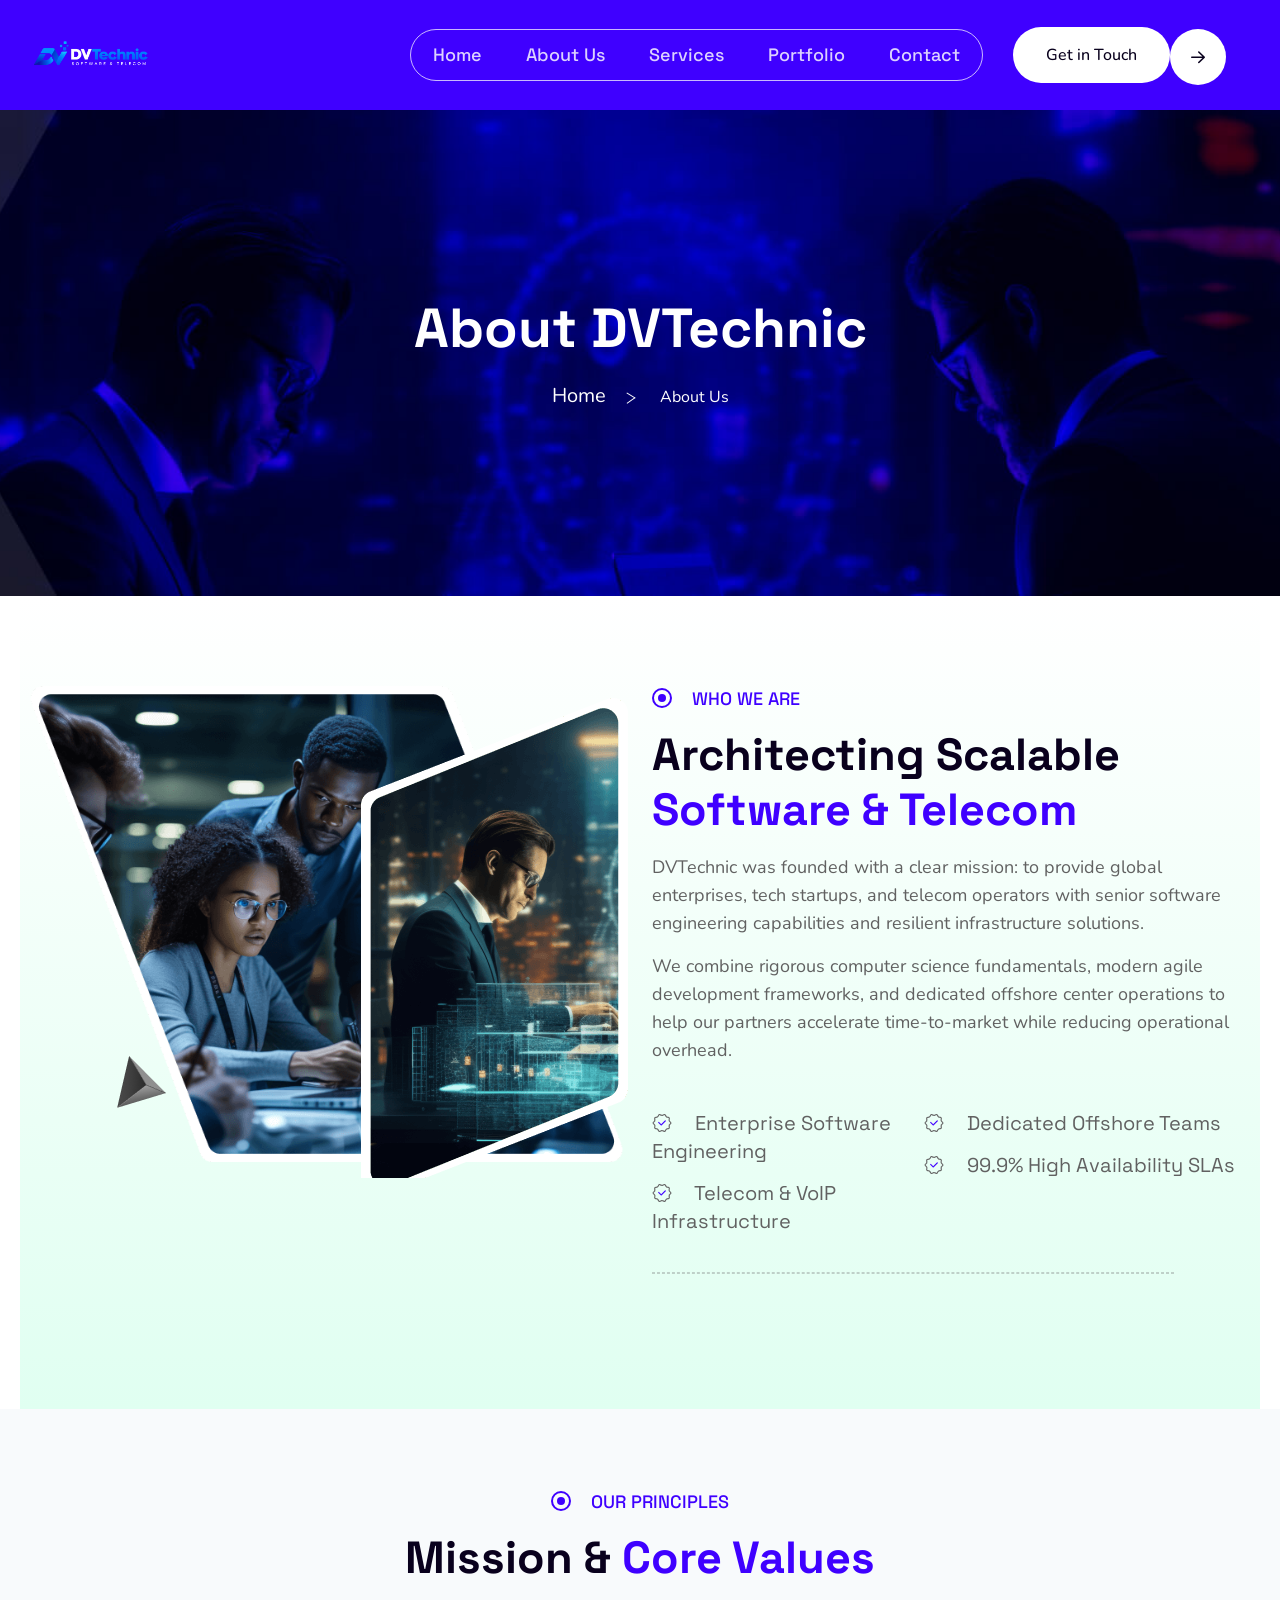
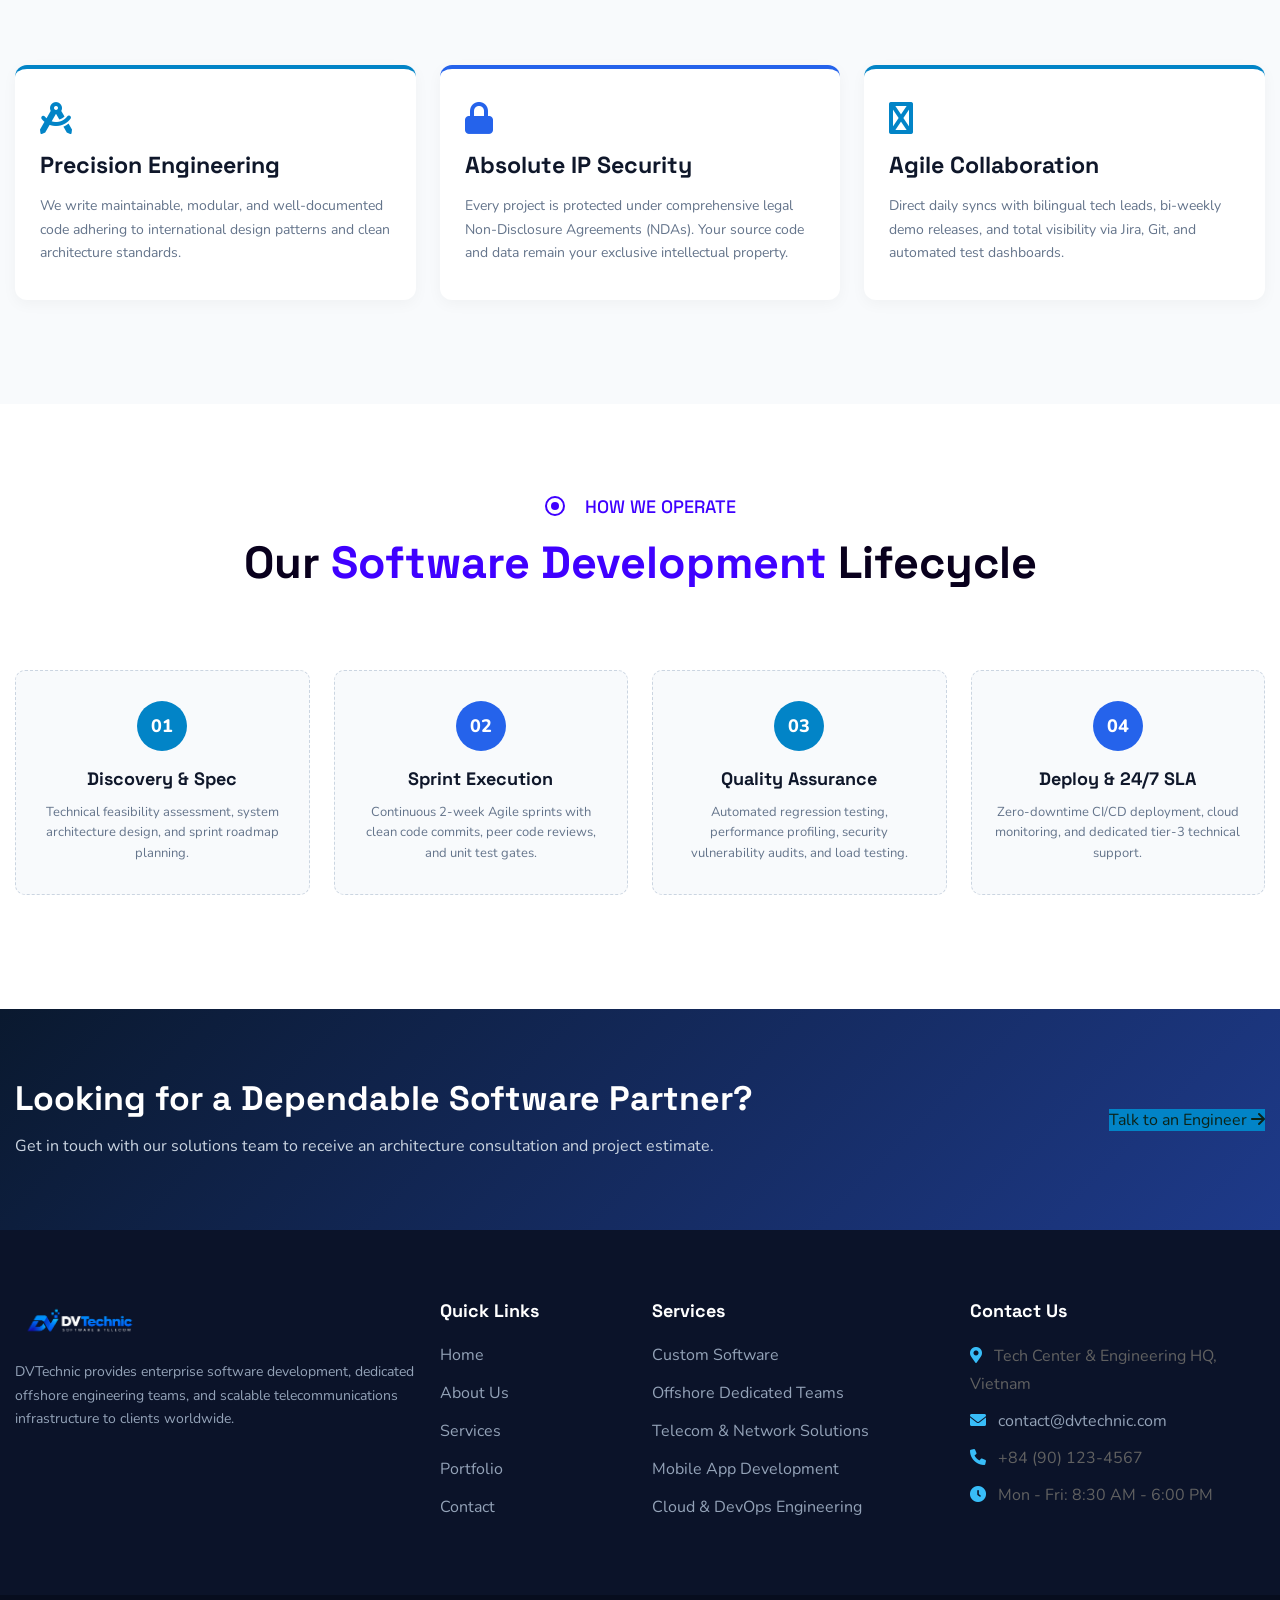
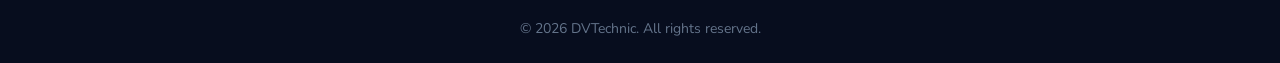
==== about.html @ 2187ed18 "feat(dvtechnic): integrate official DVTechnic transparent logo and generated favicon" ====
<!DOCTYPE html>
<html lang="en">

<head>
	<meta charset="utf-8">
	<title>About Us - DVTechnic Software Outsourcing &amp; Telecom Solutions</title>
	<!-- Stylesheets -->
	<link href="css/bootstrap.min.css" rel="stylesheet">
	<link href="css/style.css" rel="stylesheet">
	<link href="css/responsive.css" rel="stylesheet">
	<link rel="shortcut icon" href="images/favicon.png" type="image/x-icon">
	<link rel="icon" href="images/favicon.png" type="image/x-icon">
	<meta http-equiv="X-UA-Compatible" content="IE=edge">
	<meta name="viewport" content="width=device-width, initial-scale=1.0, maximum-scale=1.0, user-scalable=0">
	<meta name="description" content="Learn more about DVTechnic, our mission, software engineering culture, and telecommunications infrastructure capabilities.">
</head>

<body>

	<div class="page-wrapper">

		<!-- Main Header-->
		<header class="main-header">
			<!-- Header Lower -->
			<div class="header-lower style_inner-header">
				<!-- Main box -->
				<div class="main-box">
					<div class="logo-box">
						<div class="logo">
							<a href="index.html">
								<img src="images/logo-dvtechnic-white.png" alt="DVTechnic" title="DVTechnic" style="max-height: 48px; width: auto;">
							</a>
						</div>
					</div>
					<!--Nav Box-->
					<div class="nav-outer">
						<nav class="nav main-menu">
							<ul class="navigation">
								<li><a href="index.html">Home</a></li>
								<li class="current"><a href="about.html">About Us</a></li>
								<li><a href="services.html">Services</a></li>
								<li><a href="portfolio.html">Portfolio</a></li>
								<li><a href="contact.html">Contact</a></li>
							</ul>
						</nav>

						<div class="outer-box">
							<div class="menu-btn">
								<a href="contact.html" class="theme-btn btn-style-one">
									<span class="btn-title">Get in Touch <i class="fa-solid fa-arrow-right"></i></span>
								</a>
							</div>
							<div class="mobile-nav-toggler"><span class="icon lnr-icon-bars"></span></div>
						</div>
					</div>
				</div>
			</div>

			<!-- Mobile Menu  -->
			<div class="mobile-menu">
				<div class="menu-backdrop"></div>
				<nav class="menu-box">
					<div class="upper-box">
						<div class="nav-logo">
							<a href="index.html"><img src="images/logo-dvtechnic-white.png" alt="DVTechnic" style="max-height: 42px;"></a>
						</div>
						<div class="close-btn"><i class="icon fa fa-times"></i></div>
					</div>
					<ul class="navigation clearfix"></ul>
				</nav>
			</div>

			<!-- Sticky Header  -->
			<div class="sticky-header">
				<div class="auto-container">
					<div class="inner-container">
						<div class="logo">
							<a href="index.html"><img src="images/logo-dvtechnic.png" alt="DVTechnic" style="max-height: 44px;"></a>
						</div>
						<div class="nav-outer">
							<nav class="main-menu">
								<div class="navbar-collapse show collapse clearfix">
									<ul class="navigation clearfix"></ul>
								</div>
							</nav>
							<div class="mobile-nav-toggler"><span class="icon lnr-icon-bars"></span></div>
						</div>
					</div>
				</div>
			</div>
		</header>

		<!-- Preloader -->
		<div class="preloader">
			<div class="loader"></div>
		</div>

		<!-- Breadcrumb Section -->
		<div class="breadcumb-area" style="background-image: url(images/inner-image/breadcumb-bg.jpg); background-size: cover; background-position: center;">
			<div class="container">
				<div class="row align-items-center">
					<div class="col-lg-12 text-center">
						<div class="breadcumb-content">
							<div class="breadcumb-title">
								<h4>About DVTechnic</h4>
							</div>
							<ul>
								<li><a href="index.html">Home</a></li>
								<li>About Us</li>
							</ul>
						</div>
					</div>
				</div>
			</div>
		</div>

		<!-- About Section -->
		<section class="about-section inner-style boxed" style="padding: 90px 0;">
			<div class="auto-container">
				<div class="row">
					<div class="col-xl-6 col-lg-12 col-md-12">
						<div class="about-thumb-wrapper">
							<div class="about-thumb">
								<figure class="reveal"><img src="images/main-home/about-thumb1.png" alt="DVTechnic Engineers"></figure>
								<figure class="about-img reveal"><img src="images/main-home/about-thumb2.png" alt="Engineering Team"></figure>
							</div>
							<div class="about-shape-dot">
								<img src="images/main-home/about-shape2.png" alt="decor">
							</div>
						</div>
					</div>
					<div class="col-xl-6 col-lg-12 col-md-12">
						<div class="about-right-wrapper">
							<div class="sec-title">
								<div class="section-sub-title">
									<h5 class="sub-title">WHO WE ARE</h5>
								</div>
								<div class="section-title">
									<h1 class="title title-anim">Architecting Scalable <span>Software &amp; Telecom</span></h1>
								</div>
								<div class="section-desc">
									<p class="description">
										DVTechnic was founded with a clear mission: to provide global enterprises, tech startups, and telecom operators with senior software engineering capabilities and resilient infrastructure solutions.
									</p>
									<p class="description" style="margin-top: 15px;">
										We combine rigorous computer science fundamentals, modern agile development frameworks, and dedicated offshore center operations to help our partners accelerate time-to-market while reducing operational overhead.
									</p>
								</div>
							</div>
							<div class="about-item-box">
								<ul class="about-list">
									<li><img src="images/main-home/setting-icon.png" alt="icon"> Enterprise Software Engineering</li>
									<li><img src="images/main-home/setting-icon.png" alt="icon"> Telecom &amp; VoIP Infrastructure</li>
								</ul>
								<ul class="about-list">
									<li><img src="images/main-home/setting-icon.png" alt="icon"> Dedicated Offshore Teams</li>
									<li><img src="images/main-home/setting-icon.png" alt="icon"> 99.9% High Availability SLAs</li>
								</ul>
							</div>
						</div>
					</div>
				</div>
			</div>
		</section>

		<!-- Mission & Core Values Section -->
		<section style="padding: 80px 0; background-color: #f8fafc;">
			<div class="auto-container">
				<div class="sec-title text-center pb-30">
					<div class="section-sub-title">
						<h5 class="sub-title">OUR PRINCIPLES</h5>
					</div>
					<div class="section-title">
						<h1 class="title">Mission &amp; <span>Core Values</span></h1>
					</div>
				</div>

				<div class="row">
					<div class="col-lg-4 col-md-6 mb-4">
						<div style="background: #ffffff; padding: 35px 25px; border-radius: 12px; height: 100%; box-shadow: 0 4px 15px rgba(0,0,0,0.04); border-top: 4px solid #0284c7;">
							<div style="font-size: 32px; color: #0284c7; margin-bottom: 15px;"><i class="fa-solid fa-compass-drafting"></i></div>
							<h4 style="font-weight: 700; color: #0f172a; margin-bottom: 12px;">Precision Engineering</h4>
							<p style="color: #64748b; font-size: 14px; line-height: 1.7; margin: 0;">We write maintainable, modular, and well-documented code adhering to international design patterns and clean architecture standards.</p>
						</div>
					</div>

					<div class="col-lg-4 col-md-6 mb-4">
						<div style="background: #ffffff; padding: 35px 25px; border-radius: 12px; height: 100%; box-shadow: 0 4px 15px rgba(0,0,0,0.04); border-top: 4px solid #2563eb;">
							<div style="font-size: 32px; color: #2563eb; margin-bottom: 15px;"><i class="fa-solid fa-lock"></i></div>
							<h4 style="font-weight: 700; color: #0f172a; margin-bottom: 12px;">Absolute IP Security</h4>
							<p style="color: #64748b; font-size: 14px; line-height: 1.7; margin: 0;">Every project is protected under comprehensive legal Non-Disclosure Agreements (NDAs). Your source code and data remain your exclusive intellectual property.</p>
						</div>
					</div>

					<div class="col-lg-4 col-md-6 mb-4">
						<div style="background: #ffffff; padding: 35px 25px; border-radius: 12px; height: 100%; box-shadow: 0 4px 15px rgba(0,0,0,0.04); border-top: 4px solid #0284c7;">
							<div style="font-size: 32px; color: #0284c7; margin-bottom: 15px;"><i class="fa-solid fa-users-viewfinder"></i></div>
							<h4 style="font-weight: 700; color: #0f172a; margin-bottom: 12px;">Agile Collaboration</h4>
							<p style="color: #64748b; font-size: 14px; line-height: 1.7; margin: 0;">Direct daily syncs with bilingual tech leads, bi-weekly demo releases, and total visibility via Jira, Git, and automated test dashboards.</p>
						</div>
					</div>
				</div>
			</div>
		</section>

		<!-- Engineering Lifecycle Workflow -->
		<section style="padding: 90px 0; background: #ffffff;">
			<div class="auto-container">
				<div class="sec-title text-center pb-30">
					<div class="section-sub-title">
						<h5 class="sub-title">HOW WE OPERATE</h5>
					</div>
					<div class="section-title">
						<h1 class="title">Our <span>Software Development</span> Lifecycle</h1>
					</div>
				</div>

				<div class="row">
					<div class="col-lg-3 col-md-6 mb-4 text-center">
						<div style="padding: 30px 20px; background: #f8fafc; border-radius: 10px; border: 1px dashed #cbd5e1; height: 100%;">
							<div style="width: 50px; height: 50px; line-height: 50px; border-radius: 50%; background: #0284c7; color: #ffffff; font-weight: 800; font-size: 18px; margin: 0 auto 15px;">01</div>
							<h5 style="font-weight: 700; color: #0f172a; margin-bottom: 10px;">Discovery &amp; Spec</h5>
							<p style="color: #64748b; font-size: 13px; line-height: 1.6; margin: 0;">Technical feasibility assessment, system architecture design, and sprint roadmap planning.</p>
						</div>
					</div>

					<div class="col-lg-3 col-md-6 mb-4 text-center">
						<div style="padding: 30px 20px; background: #f8fafc; border-radius: 10px; border: 1px dashed #cbd5e1; height: 100%;">
							<div style="width: 50px; height: 50px; line-height: 50px; border-radius: 50%; background: #2563eb; color: #ffffff; font-weight: 800; font-size: 18px; margin: 0 auto 15px;">02</div>
							<h5 style="font-weight: 700; color: #0f172a; margin-bottom: 10px;">Sprint Execution</h5>
							<p style="color: #64748b; font-size: 13px; line-height: 1.6; margin: 0;">Continuous 2-week Agile sprints with clean code commits, peer code reviews, and unit test gates.</p>
						</div>
					</div>

					<div class="col-lg-3 col-md-6 mb-4 text-center">
						<div style="padding: 30px 20px; background: #f8fafc; border-radius: 10px; border: 1px dashed #cbd5e1; height: 100%;">
							<div style="width: 50px; height: 50px; line-height: 50px; border-radius: 50%; background: #0284c7; color: #ffffff; font-weight: 800; font-size: 18px; margin: 0 auto 15px;">03</div>
							<h5 style="font-weight: 700; color: #0f172a; margin-bottom: 10px;">Quality Assurance</h5>
							<p style="color: #64748b; font-size: 13px; line-height: 1.6; margin: 0;">Automated regression testing, performance profiling, security vulnerability audits, and load testing.</p>
						</div>
					</div>

					<div class="col-lg-3 col-md-6 mb-4 text-center">
						<div style="padding: 30px 20px; background: #f8fafc; border-radius: 10px; border: 1px dashed #cbd5e1; height: 100%;">
							<div style="width: 50px; height: 50px; line-height: 50px; border-radius: 50%; background: #2563eb; color: #ffffff; font-weight: 800; font-size: 18px; margin: 0 auto 15px;">04</div>
							<h5 style="font-weight: 700; color: #0f172a; margin-bottom: 10px;">Deploy &amp; 24/7 SLA</h5>
							<p style="color: #64748b; font-size: 13px; line-height: 1.6; margin: 0;">Zero-downtime CI/CD deployment, cloud monitoring, and dedicated tier-3 technical support.</p>
						</div>
					</div>
				</div>
			</div>
		</section>

		<!-- Call to Action Banner -->
		<section style="padding: 70px 0; background: linear-gradient(135deg, #0a192f 0%, #1e3a8a 100%); color: #ffffff;">
			<div class="auto-container">
				<div class="row align-items-center">
					<div class="col-lg-8 mb-4 mb-lg-0">
						<h2 style="font-size: 34px; font-weight: 800; color: #ffffff; margin-bottom: 12px;">Looking for a Dependable Software Partner?</h2>
						<p style="font-size: 16px; color: #cbd5e1; margin: 0;">Get in touch with our solutions team to receive an architecture consultation and project estimate.</p>
					</div>
					<div class="col-lg-4 text-lg-end">
						<a href="contact.html" class="theme-btn btn-style-one" style="background: #0284c7; border-color: #0284c7;">
							<span class="btn-title">Talk to an Engineer <i class="fa-solid fa-arrow-right"></i></span>
						</a>
					</div>
				</div>
			</div>
		</section>

		<!-- Main Footer Section -->
		<footer class="footer-section">
			<div class="main-footer-section" style="background-color: #0b1329; padding: 70px 0 40px;">
				<div class="auto-container">
					<div class="row">
						<!--Footer Column-->
						<div class="col-xl-4 col-lg-12 col-md-6 mb-4">
							<div class="footer-widget-content social">
								<div class="logo mb-3">
									<a href="index.html">
										<img src="images/logo-dvtechnic-white.png" alt="DVTechnic" style="max-height: 44px;">
									</a>
								</div>
								<div class="footer-desc" style="color: #94a3b8; font-size: 14px; line-height: 1.7;">
									DVTechnic provides enterprise software development, dedicated offshore engineering teams, and scalable telecommunications infrastructure to clients worldwide.
								</div>
							</div>
						</div>

						<!--Footer Column-->
						<div class="col-xl-2 col-lg-4 col-md-6 col-sm-12 mb-4">
							<div class="footer-widget-content">
								<h3 class="footer-title" style="color: #ffffff; font-size: 18px; margin-bottom: 20px;">Quick Links</h3>
								<ul class="footer-menu" style="list-style: none; padding-left: 0;">
									<li style="margin-bottom: 10px;"><a href="index.html" style="color: #94a3b8;">Home</a></li>
									<li style="margin-bottom: 10px;"><a href="about.html" style="color: #94a3b8;">About Us</a></li>
									<li style="margin-bottom: 10px;"><a href="services.html" style="color: #94a3b8;">Services</a></li>
									<li style="margin-bottom: 10px;"><a href="portfolio.html" style="color: #94a3b8;">Portfolio</a></li>
									<li style="margin-bottom: 10px;"><a href="contact.html" style="color: #94a3b8;">Contact</a></li>
								</ul>
							</div>
						</div>

						<!--Footer Column-->
						<div class="col-xl-3 col-lg-4 col-md-6 col-sm-12 mb-4">
							<div class="footer-widget-content">
								<h3 class="footer-title" style="color: #ffffff; font-size: 18px; margin-bottom: 20px;">Services</h3>
								<ul class="footer-menu" style="list-style: none; padding-left: 0;">
									<li style="margin-bottom: 10px;"><a href="services.html" style="color: #94a3b8;">Custom Software</a></li>
									<li style="margin-bottom: 10px;"><a href="services.html" style="color: #94a3b8;">Offshore Dedicated Teams</a></li>
									<li style="margin-bottom: 10px;"><a href="services.html" style="color: #94a3b8;">Telecom &amp; Network Solutions</a></li>
									<li style="margin-bottom: 10px;"><a href="services.html" style="color: #94a3b8;">Mobile App Development</a></li>
									<li style="margin-bottom: 10px;"><a href="services.html" style="color: #94a3b8;">Cloud &amp; DevOps Engineering</a></li>
								</ul>
							</div>
						</div>

						<!--Footer Column-->
						<div class="col-xl-3 col-lg-4 col-md-6 col-sm-12 mb-4">
							<div class="footer-widget-content">
								<h3 class="footer-title" style="color: #ffffff; font-size: 18px; margin-bottom: 20px;">Contact Us</h3>
								<div class="footer-content" style="color: #94a3b8; font-size: 14px;">
									<p style="margin-bottom: 8px;"><i class="fa-solid fa-location-dot" style="color: #38bdf8; margin-right: 8px;"></i> Tech Center &amp; Engineering HQ, Vietnam</p>
									<p style="margin-bottom: 8px;"><i class="fa-solid fa-envelope" style="color: #38bdf8; margin-right: 8px;"></i> <a href="mailto:contact@dvtechnic.com" style="color: #94a3b8;">contact@dvtechnic.com</a></p>
									<p style="margin-bottom: 8px;"><i class="fa-solid fa-phone" style="color: #38bdf8; margin-right: 8px;"></i> +84 (90) 123-4567</p>
									<p style="margin-bottom: 8px;"><i class="fa-solid fa-clock" style="color: #38bdf8; margin-right: 8px;"></i> Mon - Fri: 8:30 AM - 6:00 PM</p>
								</div>
							</div>
						</div>
					</div>
				</div>
			</div>

			<!--Footer Bottom-->
			<div class="footer-bottom" style="background-color: #070d1e; padding: 20px 0;">
				<div class="auto-container">
					<div class="row">
						<div class="col-lg-12 text-center">
							<div class="copyright-text" style="color: #64748b; font-size: 14px;">
								&copy; 2026 DVTechnic. All rights reserved.
							</div>
						</div>
					</div>
				</div>
			</div>
		</footer>

		<!-- Scroll To Top -->
		<div class="scroll-to-top scroll-to-target" data-target="html"><span class="fa fa-angle-up"></span></div>

		<!-- Scripts -->
		<script src="js/jquery.js"></script>
		<script src="js/popper.min.js"></script>
		<script src="js/bootstrap.min.js"></script>
		<script src="js/magnific.js"></script>
		<script src="js/wow.js"></script>
		<script src="js/appear.js"></script>
		<script src="js/swiper.min.js"></script>
		<script src="js/jquery.counterup.min.js"></script>
		<script src="js/waypoints.min.js"></script>
		<script src="js/nice-select.js"></script>
		<script src="js/knob.js"></script>
		<script src="js/gsap.min.js"></script>
		<script src="js/ScrollTrigger.min.js"></script>
		<script src="js/SplitText.js"></script>
		<script src="js/cusor-text.js"></script>
		<script src="js/script.js"></script>

	</div>

</body>
</html>
---- css/style.css ----
/*===============================================
Template Name: Solvet - IT Solutions & Technology HTML5 Template
Author:  https://www.templatemonster.com/authors/drtheme/
Description: Description
Version: 1.0.0
Text Domain: Solvet
Tags:  agency, ai, business, chatgpt, cyber security, education, it agency, it services, it solutions, security, software, software company, tech, technology, technology company
================================================*/
/************ TABLE OF CONTENTS ***************
1. Fonts
2. Reset
3. Global Settings
4. Main Header / TWO / Three / Four / Five
5. Sticky Header 
6. Mobile Menu
7. Section Title
8. Page Title
9. Main Slider
10. Banner Section / Two / Three / Four
11. Features Section / Two / Three / Four / Five / Six
12. About Section / Two / Three / Four / Five / Six
13. Services Section / Two / Three / Four / Five
14. Map Section
15. Call To Action / Two / Three / Four / Five
16. Locations Section / Two
17. Offer Section / Two / Three / Four
18. FAQ's Sectiom / Two
19. Work Section
20. Fun Fact Section / Two
21. Project Section / Two / Three
22. Testimonial Section / Two / Three / Four
23. Why Choose Us / Two / Three
24. Industries Section
25. Pricing Section
26. team Section / Two
27. Contact Sectiom / Two / Three / Four
28. News Section / Two
29. Clients Section
30. Main Footer
**********************************************/
@import url("https://fonts.googleapis.com/css2?family=Nunito:ital,wght@0,200..1000;1,200..1000&family=Space+Grotesk:wght@300..700&display=swap");
@import url("animate.css");
@import url("swiper.min.css");
@import url("magnific.css");
@import url("linear.css");
@import url("fontawesome-free.css");
@import url("fontawesome.css");
@import url("flaticon.css");
@import url("flaticon-set-business.css");
@import url("tm-bs-mp.css");
@import url("tm-utility-classes.css");
@import url("odometer-theme-default.css");
@import url("cusor-text.css");
@import url("nice-select.css");
:root {
  --theme-color-white: #ffffff;
  --theme-color-white-rgb: 255, 255, 255;
  --theme-color-light: #f8f5f0;
  --theme-color-gray: #f6f6f6;
  --theme-color-black: #000000;
  --theme-color-black-rgb: 0, 0, 0;
  --theme-color1: #09001D;
  --theme-color1-rgb: 34, 36, 41;
  --theme-color2: #3F00FF;
  --theme-color2-rgb: 255, 170, 23;
  --theme-color3: #E0FFF1;
  --theme-color4: #E3F0FF;
  --theme-bg-color1:#F8F9F5;
  --bg-theme-color1: var(--theme-color1);
  --bg-theme-color2: var(--theme-color2);
  --bg-theme-color3: var(--theme-color3);
  --border-theme-color1: var(--theme-color1);
  --border-theme-color2: var(--theme-color2);
  --border-theme-color3: var(--theme-color3);
  --text-color-bg-theme-color1: #fff;
  --text-color-bg-theme-color2: #0f0f0f;
  --text-color-bg-theme-color3: #fff;
  --gradient-1: linear-gradient(to bottom, #FFFFFF, #E0FFF1);
  --gradient-2: linear-gradient(313.49deg, #FFF4DD 2.4%, #F1FFDE 49.55%, #E7FFD8 82.23%);
  --gradient-3: linear-gradient(180deg, rgba(12, 35, 24, 0) 40%, #0C2318 100%);
  --gradient-4: linear-gradient(180deg, rgba(12, 35, 24, 0) 30%, #0C2318 70%);
  --gradient-5:linear-gradient(270deg, rgba(12, 35, 24, 0) 41.35%, #0C2318 90%);
  --gradient-6:linear-gradient(180deg, rgba(12, 35, 24, 0) 30%, #0C2318 95%);
  --text-color: #616161;
  --heading-color: #09001D;
  --link-color: #0C2318;
  --link-hover-color: #5b8c51;
  --text-font: "Nunito", sans-serif;
  --title-font:"Space Grotesk", sans-serif;
  --body-font-size: 16px;
  --body-line-height: 28px;
  --body-font-weight: 400;
  --line-height-heading-h1: 1em;
  --line-height-heading: 1.2em;
  --line-height-heading-small: 1.4em;
  --h1-font-size: 45px;
  --h2-font-size: 40px;
  --h3-font-size: 31.2px;
  --h4-font-size: 23.2px;
  --h5-font-size: 18px;
  --h6-font-size: 14px;
  --h1-font-weight: 700;
  --h2-font-weight: 700;
  --h3-font-weight: 700;
  --h4-font-weight: 700;
  --h5-font-weight: 700;
  --h6-font-weight: 700;
  --sec-title-subtitle-color: var(--theme-color2);
  --sec-title-subtitle-font-size: 13px;
  --sec-title-subtitle-font-family: var(--text-font);
  --sec-title-subtitle-font-weight: 700;
  --sec-title-subtitle-line-height: 1.2em;
  --sec-title-color: var(--heading-color);
  --sec-title-font-size: 50px;
  --sec-title-font-family: var(--title-font);
  --sec-title-font-weight: var(--h2-font-weight);
  --theme-light-background: #f8f6f1;
  --theme-light-background-text-color: var(--heading-color);
  --theme-black: #222429;
  --container-width: 1350px;
  --main-container-width:1320px;
  --small-container-width: 1000px;
  --large-container-width: 1550px;
  --container-pt: 120px;
  --container-pb: 120px;
}

/*
 * typography.scss
 * -----------------------------------------------
*/
::selection {
  background: var(--theme-color2);
  color: #fff;
  text-shadow: none;
}

::-moz-selection {
  background: var(--theme-color2); /* Firefox */
  color: #fff;
  text-shadow: none;
}

::-webkit-selection {
  background: var(--theme-color2); /* Safari */
  color: #fff;
  text-shadow: none;
}

:active,
:focus {
  outline: none !important;
}

::-webkit-input-placeholder {
  color: #7c858c;
}

::-moz-input-placeholder {
  color: #7c858c;
}

::-ms-input-placeholder {
  color: #7c858c;
}

body {
  background-color: #fff;
  background-attachment: fixed;
  -ms-word-wrap: break-word;
  word-wrap: break-word;
  counter-reset: my-sec-counter;
  -webkit-font-smoothing: antialiased;
  -moz-font-smoothing: antialiased;
  color: var(--text-color);
  font-size: var(--body-font-size);
  font-family: var(--text-font);
  font-weight: var(--body-font-weight);
  line-height: var(--body-line-height);
}

html {
  overflow-y: scroll;
  scrollbar-color: var(--theme-color2) #000;
  scrollbar-width: thin;
}

p, .text {
  color: var(--text-color);
  font-size: var(--body-font-size);
  font-family: var(--text-font);
  font-weight: var(--body-font-weight);
  line-height: var(--body-line-height);
}

/* -------- Headings ---------- */
h1, h2, h3, h4, h5, h6 {
  color: var(--heading-color);
  font-family: var(--title-font);
  position: relative;
  line-height: var(--line-height-heading-);
}
h1 small,
h1 .small, h2 small,
h2 .small, h3 small,
h3 .small, h4 small,
h4 .small, h5 small,
h5 .small, h6 small,
h6 .small {
  font-weight: normal;
  line-height: 1;
  color: var(--heading-color);
}
h1 a, h2 a, h3 a, h4 a, h5 a, h6 a {
  color: inherit;
  font-weight: inherit;
}

h1,
h2,
h3,
h4,
h5,
h6 {
  margin-bottom: 1rem;
}

h1 {
  font-size: var(--h1-font-size);
  font-weight: var(--h1-font-weight);
  line-height: var(--line-height-heading-h1);
}

h2 {
  font-size: var(--h2-font-size);
  font-weight: var(--h2-font-weight);
  line-height: var(--line-height-heading);
}

h3 {
  font-size: var(--h3-font-size);
  font-weight: var(--h3-font-weight);
  line-height: var(--line-height-heading);
}

h4 {
  font-size: var(--h4-font-size);
  font-weight: var(--h4-font-weight);
  line-height: var(--line-height-heading-small);
}

h5 {
  font-size: var(--h5-font-size);
  font-weight: var(--h5-font-weight);
  line-height: var(--line-height-heading-small);
}

h6 {
  font-size: var(--h6-font-size);
  font-weight: var(--h6-font-weight);
  line-height: var(--line-height-heading-small);
}

/* -------- Body Text ---------- */
table p {
  margin-bottom: 0;
}

p {
  margin-bottom: 20px;
}
p a:not(.button):not(.btn):hover, p a:not(.button):not(.btn):focus {
  text-decoration: underline;
}

/* -------- other ---------- */
a {
  color: var(--link-color);
  text-decoration: none;
  font-weight: var(--body-font-weight);
  cursor: pointer;
  transition: all 0.3s ease;
}
a:hover, a:focus {
  color: inherit;
  text-decoration: none;
  outline: none;
}
a b, a strong {
  transition: all 0.3s ease;
}
a img {
  border: none;
}

pre,
ul,
ol,
dl,
dd,
blockquote,
address,
table,
fieldset {
  margin-bottom: 10px;
}

ol, ul {
  list-style-position: inside;
  margin: 0;
  padding: 0;
}

b, strong {
  color: #333;
  font-weight: var(--body-font-weight-bold);
}

iframe {
  border: none !important;
}

.reveal {
  position: relative;
  display: -webkit-inline-box;
  display: -ms-inline-flexbox;
  display: inline-flex;
  visibility: hidden;
  overflow: hidden;
}

.reveal img {
  -o-object-fit: cover;
  object-fit: cover;
  -webkit-transform-origin: left;
  transform-origin: left;
}

label {
  color: #fff;
  cursor: pointer;
  font-size: 14px;
  font-weight: 400;
}

/*
 * container.scss
 * -----------------------------------------------
*/
.container .container {
  width: 100%;
}

.container .container,
.container .container-fluid,
.container-fluid .container,
.container-fluid .container-fluid {
  padding-left: 0;
  padding-right: 0;
}

section > .container,
section > .container-fluid {
  padding-top: var(--container-pt);
  padding-bottom: var(--container-pt);
}

@media (min-width: 1400px) {
  .container, .container-lg, .container-md, .container-sm, .container-xl, .container-xxl {
    max-width: var(--container-width);
  }
}
/*=== Default Form ===*/
.form-control, .input-text {
  height: calc(2.25rem + 27px);
  padding: 14px 30px;
  outline: 0;
  background-color: #f4f5f8;
  border: 1px solid #f4f5f8;
  color: #686a6f;
  font-size: 0.9rem;
  width: 100%;
}
.form-control::placeholder, .input-text::placeholder {
  color: #686a6f;
  opacity: 1;
}
.form-control:-ms-input-placeholder, .input-text:-ms-input-placeholder {
  color: #686a6f;
}
.form-control::-ms-input-placeholder, .input-text::-ms-input-placeholder {
  color: #686a6f;
}

textarea.form-control {
  height: auto;
  padding-top: 15px;
  padding-bottom: 15px;
}

/*
 *	boxed-layout.scss
 * -----------------------------------------------
*/
.tm-boxed-layout {
  background-color: #0C2318;
  padding-top: 40px;
  padding-bottom: 40px;
  padding-left: 15px;
  padding-right: 15px;
}
.tm-boxed-layout.layer-overlay:before {
  z-index: -1;
}
.tm-boxed-layout .page-wrapper {
  margin: 0 auto;
  overflow: hidden;
}
@media (min-width: 1200px) {
  .tm-boxed-layout .page-wrapper {
    width: 1170px;
  }
}
.tm-boxed-layout .container .container {
  width: 100%;
}
@media (min-width: 1200px) {
  .tm-boxed-layout .container {
    width: 1140px;
  }
}
@media (min-width: 1000px) {
  .tm-boxed-layout.tm-container-970px .page-wrapper {
    width: 970px;
  }
}
.tm-boxed-layout.tm-container-970px .container,
.tm-boxed-layout.tm-container-970px .container-fluid {
  padding-left: 20px;
  padding-right: 20px;
}
.tm-boxed-layout.tm-container-970px .container .container,
.tm-boxed-layout.tm-container-970px .container .container-fluid,
.tm-boxed-layout.tm-container-970px .container-fluid .container,
.tm-boxed-layout.tm-container-970px .container-fluid .container-fluid {
  padding-left: 0;
  padding-right: 0;
}
@media (min-width: 1300px) {
  .tm-boxed-layout.tm-container-1230px .page-wrapper {
    width: 1230px;
  }
}
.tm-boxed-layout.tm-container-1230px .container,
.tm-boxed-layout.tm-container-1230px .container-fluid {
  width: 100%;
  padding-left: 20px;
  padding-right: 20px;
}
.tm-boxed-layout.tm-container-1230px .container .container,
.tm-boxed-layout.tm-container-1230px .container .container-fluid,
.tm-boxed-layout.tm-container-1230px .container-fluid .container,
.tm-boxed-layout.tm-container-1230px .container-fluid .container-fluid {
  padding-left: 0;
  padding-right: 0;
}
@media (min-width: 1400px) {
  .tm-boxed-layout.tm-container-1300px .page-wrapper {
    width: 1300px;
  }
}
.tm-boxed-layout.tm-container-1300px .container,
.tm-boxed-layout.tm-container-1300px .container-fluid {
  width: 100%;
  padding-left: 20px;
  padding-right: 20px;
}
.tm-boxed-layout.tm-container-1300px .container .container,
.tm-boxed-layout.tm-container-1300px .container .container-fluid,
.tm-boxed-layout.tm-container-1300px .container-fluid .container,
.tm-boxed-layout.tm-container-1300px .container-fluid .container-fluid {
  padding-left: 0;
  padding-right: 0;
}
@media (min-width: 1400px) {
  .tm-boxed-layout.tm-container-1340px .page-wrapper {
    width: 1340px;
  }
}
.tm-boxed-layout.tm-container-1340px .container,
.tm-boxed-layout.tm-container-1340px .container-fluid {
  width: 100%;
  padding-left: 20px;
  padding-right: 20px;
}
.tm-boxed-layout.tm-container-1340px .container .container,
.tm-boxed-layout.tm-container-1340px .container .container-fluid,
.tm-boxed-layout.tm-container-1340px .container-fluid .container,
.tm-boxed-layout.tm-container-1340px .container-fluid .container-fluid {
  padding-left: 0;
  padding-right: 0;
}
@media (min-width: 1400px) {
  .tm-boxed-layout.tm-container-1440px .page-wrapper {
    width: 1440px;
  }
}
.tm-boxed-layout.tm-container-1440px .container,
.tm-boxed-layout.tm-container-1440px .container-fluid {
  width: 100%;
  padding-left: 20px;
  padding-right: 20px;
}
.tm-boxed-layout.tm-container-1440px .container .container,
.tm-boxed-layout.tm-container-1440px .container .container-fluid,
.tm-boxed-layout.tm-container-1440px .container-fluid .container,
.tm-boxed-layout.tm-container-1440px .container-fluid .container-fluid {
  padding-left: 0;
  padding-right: 0;
}
@media (min-width: 1560px) {
  .tm-boxed-layout.tm-container-1500px .page-wrapper {
    width: 1500px;
  }
}
.tm-boxed-layout.tm-container-1500px .container,
.tm-boxed-layout.tm-container-1500px .container-fluid {
  width: 100%;
  padding-left: 20px;
  padding-right: 20px;
}
.tm-boxed-layout.tm-container-1500px .container .container,
.tm-boxed-layout.tm-container-1500px .container .container-fluid,
.tm-boxed-layout.tm-container-1500px .container-fluid .container,
.tm-boxed-layout.tm-container-1500px .container-fluid .container-fluid {
  padding-left: 0;
  padding-right: 0;
}
@media (min-width: 1660px) {
  .tm-boxed-layout.tm-container-1600px .page-wrapper {
    width: 1600px;
  }
}
.tm-boxed-layout.tm-container-1600px .container,
.tm-boxed-layout.tm-container-1600px .container-fluid {
  width: 100%;
  padding-left: 20px;
  padding-right: 20px;
}
.tm-boxed-layout.tm-container-1600px .container .container,
.tm-boxed-layout.tm-container-1600px .container .container-fluid,
.tm-boxed-layout.tm-container-1600px .container-fluid .container,
.tm-boxed-layout.tm-container-1600px .container-fluid .container-fluid {
  padding-left: 0;
  padding-right: 0;
}
.tm-boxed-layout.tm-container-100pr .page-wrapper {
  width: 95%;
}
.tm-boxed-layout.tm-container-100pr .page-wrapper .container,
.tm-boxed-layout.tm-container-100pr .page-wrapper .container-fluid {
  width: 100%;
}
.tm-boxed-layout.container-shadow .page-wrapper {
  box-shadow: 0 0 25px 0 #777;
}
.tm-boxed-layout .header,
.tm-boxed-layout section,
.tm-boxed-layout .footer {
  background-color: #fff;
}
.tm-boxed-layout .header .navbar-default {
  background-color: #fff;
  border-color: #fff;
  padding: 0;
}
.tm-boxed-layout .header .navbar-default .navbar-nav > li > a {
  padding: 30px 5px;
}
.tm-boxed-layout .header .navbar-default .navbar-collapse {
  background-color: #fff;
  border-color: #fff;
  margin-right: 30px;
}
.tm-boxed-layout .header #header-logo {
  margin: 0;
  padding-top: 27px;
}
.tm-boxed-layout .banner-section .slide-item {
  min-height: 540px;
}
.tm-boxed-layout .banner-section .slide-item .content-box {
  padding: 150px 0 220px;
}
.tm-boxed-layout .banner-section-two .content-box {
  padding: 250px 0 150px;
}
.tm-boxed-layout .banner-section-three .content-box {
  padding: 250px 0 150px;
}
.tm-boxed-layout .banner-section-four .content-box {
  padding: 130px 0;
}

@media (max-width: 1200px) {
  .tm-boxed-layout {
    padding-top: 15px;
  }
  .tm-boxed-layout .header .navbar-default .navbar-nav > li > a {
    padding: 10px;
  }
  .tm-boxed-layout .header .navbar-default .navbar-collapse {
    margin-right: 15px;
  }
  .tm-boxed-layout .navbar-header {
    padding: 15px 0;
  }
  .tm-boxed-layout .navbar-collapse .navbar-nav li a .caret {
    margin-right: 0;
  }
}
/*** 

====================================================================
    Animation 
====================================================================

***/
.bounce-animate {
  animation-name: float-bob;
  animation-duration: 2s;
  animation-iteration-count: infinite;
  animation-timing-function: linear;
  -moz-animation-name: float-bob;
  -moz-animation-duration: 2s;
  -moz-animation-iteration-count: infinite;
  -moz-animation-timing-function: linear;
  -ms-animation-name: float-bob;
  -ms-animation-duration: 2s;
  -ms-animation-iteration-count: infinite;
  -ms-animation-timing-function: linear;
  -o-animation-name: float-bob;
  -o-animation-duration: 2s;
  -o-animation-iteration-count: infinite;
  -o-animation-timing-function: linear;
}

.bounce-animate2 {
  animation-name: float-bob2;
  animation-duration: 3s;
  animation-iteration-count: infinite;
  animation-timing-function: linear;
  -moz-animation-name: float-bob2;
  -moz-animation-duration: 3s;
  -moz-animation-iteration-count: infinite;
  -moz-animation-timing-function: linear;
  -ms-animation-name: float-bob2;
  -ms-animation-duration: 3s;
  -ms-animation-iteration-count: infinite;
  -ms-animation-timing-function: linear;
  -o-animation-name: float-bob2;
  -o-animation-duration: 3s;
  -o-animation-iteration-count: infinite;
  -o-animation-timing-function: linear;
}

.bounce-animate3 {
  animation-name: float-bob3;
  animation-duration: 3s;
  animation-iteration-count: infinite;
  animation-timing-function: linear;
  -moz-animation-name: float-bob3;
  -moz-animation-duration: 3s;
  -moz-animation-iteration-count: infinite;
  -moz-animation-timing-function: linear;
  -ms-animation-name: float-bob3;
  -ms-animation-duration: 3s;
  -ms-animation-iteration-count: infinite;
  -ms-animation-timing-function: linear;
  -o-animation-name: float-bob3;
  -o-animation-duration: 3s;
  -o-animation-iteration-count: infinite;
  -o-animation-timing-function: linear;
}

.bounce-animate4 {
  animation-name: float-bob4;
  animation-duration: 5s;
  animation-iteration-count: infinite;
  animation-timing-function: linear;
  -moz-animation-name: float-bob4;
  -moz-animation-duration: 5s;
  -moz-animation-iteration-count: infinite;
  -moz-animation-timing-function: linear;
  -ms-animation-name: float-bob4;
  -ms-animation-duration: 5s;
  -ms-animation-iteration-count: infinite;
  -ms-animation-timing-function: linear;
  -o-animation-name: float-bob4;
  -o-animation-duration: 5s;
  -o-animation-iteration-count: infinite;
  -o-animation-timing-function: linear;
}

.bounce-animate5 {
  animation-name: float-bob5;
  animation-duration: 6s;
  animation-iteration-count: infinite;
  animation-timing-function: linear;
  -moz-animation-name: float-bob5;
  -moz-animation-duration: 6s;
  -moz-animation-iteration-count: infinite;
  -moz-animation-timing-function: linear;
  -ms-animation-name: float-bob5;
  -ms-animation-duration: 6s;
  -ms-animation-iteration-count: infinite;
  -ms-animation-timing-function: linear;
  -o-animation-name: float-bob5;
  -o-animation-duration: 6s;
  -o-animation-iteration-count: infinite;
  -o-animation-timing-function: linear;
}

.bounce-animate-slow {
  animation-name: float-bob5;
  animation-duration: 15s;
  animation-iteration-count: infinite;
  animation-timing-function: linear;
  -moz-animation-name: float-bob5;
  -moz-animation-duration: 15s;
  -moz-animation-iteration-count: infinite;
  -moz-animation-timing-function: linear;
  -ms-animation-name: float-bob5;
  -ms-animation-duration: 15s;
  -ms-animation-iteration-count: infinite;
  -ms-animation-timing-function: linear;
  -o-animation-name: float-bob5;
  -o-animation-duration: 15s;
  -o-animation-iteration-count: infinite;
  -o-animation-timing-function: linear;
}

.bounce-animate-3 {
  animation-name: float-bob6;
  animation-duration: 6s;
  animation-iteration-count: infinite;
  animation-timing-function: linear;
  -moz-animation-name: float-bob6;
  -moz-animation-duration: 6s;
  -moz-animation-iteration-count: infinite;
  -moz-animation-timing-function: linear;
  -ms-animation-name: float-bob6;
  -ms-animation-duration: 6s;
  -ms-animation-iteration-count: infinite;
  -ms-animation-timing-function: linear;
  -o-animation-name: float-bob6;
  -o-animation-duration: 6s;
  -o-animation-iteration-count: infinite;
  -o-animation-timing-function: linear;
}

@keyframes float-bob {
  0% {
    -webkit-transform: translateY(-30px);
    transform: translateY(-30px);
  }
  50% {
    -webkit-transform: translateY(-15px);
    transform: translateY(-15px);
  }
  100% {
    -webkit-transform: translateY(-30px);
    transform: translateY(-30px);
  }
}
@keyframes float-bob2 {
  0% {
    -webkit-transform: translateY(-60px);
    transform: translateY(-60px);
  }
  50% {
    -webkit-transform: translateY(-30px);
    transform: translateY(-30px);
  }
  100% {
    -webkit-transform: translateY(-60px);
    transform: translateY(-60px);
  }
}
@keyframes float-bob3 {
  0% {
    -webkit-transform: translateY(-50px);
    transform: translateY(-50px);
  }
  50% {
    -webkit-transform: translateY(-20px);
    transform: translateY(-20px);
  }
  100% {
    -webkit-transform: translateY(-50px);
    transform: translateY(-50px);
  }
}
@keyframes float-bob4 {
  0% {
    -webkit-transform: translateY(-50px);
    transform: translateY(-50px);
  }
  50% {
    -webkit-transform: translateY(-15px);
    transform: translateY(-15px);
  }
  100% {
    -webkit-transform: translateY(-50px);
    transform: translateY(-50px);
  }
}
@keyframes float-bob5 {
  0% {
    -webkit-transform: translateY(-50px);
    transform: translateY(-50px);
  }
  50% {
    -webkit-transform: translateY(-10px);
    transform: translateY(-10px);
  }
  100% {
    -webkit-transform: translateY(-50px);
    transform: translateY(-50px);
  }
}
@keyframes float-bob6 {
  0% {
    -webkit-transform: translateY(-40px);
    transform: translateY(-40px);
  }
  50% {
    -webkit-transform: translateY(-20px);
    transform: translateY(-20px);
  }
  100% {
    -webkit-transform: translateY(-40px);
    transform: translateY(-40px);
  }
}
@keyframes movebounce {
  0% {
    -webkit-transform: translateY(0px);
    transform: translateY(0px);
  }
  50% {
    -webkit-transform: translateY(20px);
    transform: translateY(20px);
  }
  100% {
    -webkit-transform: translateY(0px);
    transform: translateY(0px);
  }
}
@keyframes moveleftbounce {
  0% {
    -webkit-transform: translateX(0px);
    transform: translateX(0px);
  }
  50% {
    -webkit-transform: translateX(20px);
    transform: translateX(20px);
  }
  100% {
    -webkit-transform: translateX(0px);
    transform: translateX(0px);
  }
}
/*--==============================================->
  <!-- Hosting Animation Dance -->
 ==================================================-*/
/**/
.dance3 {
  -webkit-animation: dance3 8s alternate infinite;
  animation: dance3 8s alternate infinite;
}

@keyframes dance3 {
  0% {
    -webkit-transform: scale(0.5);
  }
  100% {
    -webkit-transform: scale(1);
  }
}
.dance {
  -webkit-animation: dance 2s alternate infinite;
  animation: dance 2s alternate infinite;
}

@keyframes dance {
  0% {
    -webkit-transform: scale(0.5);
  }
  100% {
    -webkit-transform: scale(1.2);
  }
}
.dance2 {
  -webkit-animation: dance2 4s alternate infinite;
  animation: dance2 4s alternate infinite;
}

@keyframes dance2 {
  0% {
    -webkit-transform: translate3d(0, 0, 0);
  }
  50% {
    -webkit-transform: translate3d(25px, -25px, 0);
  }
  100% {
    -webkit-transform: translate3d(0, -25px, 25px);
  }
}
.watermark-animate {
  -webkit-animation: watermark-animate 8s infinite;
  animation: watermark-animate 8s infinite;
  animation-direction: alternate-reverse;
  -webkit-animation-timing-function: linear;
  animation-timing-function: linear;
}

@keyframes watermark-animate {
  0% {
    left: 0;
  }
  100% {
    left: 100%;
  }
}
.rotateme {
  -webkit-animation-name: rotateme;
  animation-name: rotateme;
  -webkit-animation-duration: 20s;
  animation-duration: 20s;
  -webkit-animation-iteration-count: infinite;
  animation-iteration-count: infinite;
  -webkit-animation-timing-function: linear;
  animation-timing-function: linear;
}

/*** 

====================================================================
Reset
====================================================================

***/
* {
  margin: 0px;
  padding: 0px;
  border: none;
  outline: none;
  font-size: 100%;
}

/*** 

====================================================================
Global Settings
====================================================================

***/
.boxed {
  position: relative;
  width: calc(100% - 80px);
  margin: 0 40px 0;
  height: 100%;
  left: 0;
  z-index: 5;
}
@media only screen and (max-width: 1439px) {
  .boxed {
    width: calc(100% - 40px);
    margin: 0 20px 0;
  }
}
@media only screen and (max-width: 1199px) {
  .boxed {
    width: calc(100% - 40px);
    margin: 0 20px 0;
  }
}
@media only screen and (max-width: 1023px) {
  .boxed {
    width: calc(100% - 0px);
    margin: 0;
  }
}

textarea {
  overflow: hidden;
  resize: none;
}

button {
  outline: none !important;
  cursor: pointer;
}

img {
  display: inline-block;
  max-width: 100%;
  height: auto;
}

ul,
li {
  list-style: none;
  padding: 0px;
  margin: 0px;
}

.title a {
  color: inherit;
}

.color1 {
  color: var(--theme-color1);
}

.color2 {
  color: var(--theme-color2);
}

.color3 {
  color: var(--theme-color3);
}

.bg-color3 {
  background-color: var(--theme-color3) !important;
}

.page-wrapper {
  position: relative;
  margin: 0 auto;
  width: 100%;
  min-width: 300px;
  overflow: hidden;
  z-index: 99;
  background-color: #ffffff;
}

.large-container {
  position: static;
  max-width: var(--large-container-width);
  padding: 0px 15px;
  margin: 0 auto;
  width: 100%;
}

.auto-container {
  position: static;
  max-width: var(--container-width);
  padding: 0px 15px;
  margin: 0 auto;
  width: 100%;
}

.main-container {
  position: static;
  max-width: var(--main-container-width);
  padding: 0px 15px;
  margin: 0 auto;
  width: 100%;
}

.small-container {
  position: static;
  max-width: var(--small-container-width);
  padding: 0px 15px;
  margin: 0 auto;
  width: 100%;
}

.pull-right {
  float: right;
}

.pull-left {
  float: left;
}

.dropdown-toggle::after {
  display: none;
}

/*==========================
	Prelaoder
===========================*/
.preloader {
  position: fixed;
  left: 0px;
  top: 0px;
  width: 100%;
  height: 100%;
  z-index: 999999;
  background-color: #ffffff;
}
.preloader:before {
  position: absolute;
  top: 50%;
  left: 0;
  right: 0;
  width: 100%;
  text-align: center;
  margin: 0 auto;
  margin-top: 30px;
  color: var(--theme-color-black);
  font-weight: 700;
  font-size: 12px;
  letter-spacing: 1px;
  content: "Loading";
  text-transform: uppercase;
  -webkit-transition: none;
  -o-transition: none;
  transition: none;
}
.preloader .loader {
  display: block;
  position: relative;
  left: 50%;
  top: 50%;
  width: 100px;
  height: 100px;
  margin: -75px 0 0 -50px;
  border-radius: 50%;
  border: 3px solid #41C575;
  border-top-color: var(--theme-color2);
  -webkit-animation: spin 2s linear infinite;
  animation: spin 2s linear infinite;
}
.preloader .loader:before {
  content: "";
  position: absolute;
  top: 5px;
  left: 5px;
  right: 5px;
  bottom: 5px;
  border-radius: 50%;
  border: 3px solid transparent;
  border-top-color: #41C575;
  -webkit-animation: spin 3s linear infinite;
  animation: spin 3s linear infinite;
}
.preloader .loader:after {
  content: "";
  position: absolute;
  top: 15px;
  left: 15px;
  right: 15px;
  bottom: 15px;
  border-radius: 50%;
  border: 3px solid transparent;
  border-top-color: var(--text-color);
  -webkit-animation: spin 1.5s linear infinite;
  animation: spin 1.5s linear infinite;
}

@-webkit-keyframes spin {
  0% {
    -webkit-transform: rotate(0deg);
    -ms-transform: rotate(0deg);
    transform: rotate(0deg);
  }
  100% {
    -webkit-transform: rotate(360deg);
    -ms-transform: rotate(360deg);
    transform: rotate(360deg);
  }
}
@keyframes spin {
  0% {
    -webkit-transform: rotate(0deg);
    -ms-transform: rotate(0deg);
    transform: rotate(0deg);
  }
  100% {
    -webkit-transform: rotate(360deg);
    -ms-transform: rotate(360deg);
    transform: rotate(360deg);
  }
}
/*=======================
Scroll To Top style
=======================*/
.scroll-to-top {
  position: fixed;
  right: 20px;
  bottom: 20px;
  width: 40px;
  font-size: 16px;
  line-height: 40px;
  color: #ffffff;
  text-align: center;
  cursor: pointer;
  background-color: var(--theme-color2);
  z-index: 100;
  display: none;
  border-radius: 50%;
  margin: 0 auto;
  -webkit-box-shadow: 0 0 5px rgba(0, 0, 0, 0.1);
  box-shadow: 0 0 5px rgba(0, 0, 0, 0.1);
  -webkit-transition: all 300ms ease;
  -o-transition: all 300ms ease;
  transition: all 300ms ease;
}

.scroll-to-top:hover {
  background: var(--theme-color1);
  color: #ffffff;
}

.slider_warpper {
  position: relative;
  z-index: 1;
}

/*=== List Style One ===*/
.list-style-one {
  position: relative;
  display: flex;
  padding: 10px 0;
}
.list-style-one li {
  position: relative;
  font-size: 13px;
  line-height: 20px;
  font-weight: 400;
  color: #808287;
  margin-right: 20px;
  display: flex;
  align-items: center;
}
.list-style-one li i {
  margin-right: 10px;
  color: var(--theme-color2);
  font-size: 14px;
  line-height: 20px;
}
.list-style-one li a {
  display: inline-block;
  color: #808287;
  transition: all 300ms ease;
}
.list-style-one li a:hover {
  color: var(--theme-color1);
}

/*=== List Style Two ===*/
.list-style-two {
  position: relative;
}
.list-style-two li {
  position: relative;
  font-size: 18px;
  line-height: 30px;
  font-weight: 500;
  color: #ffffff;
  padding-left: 30px;
  margin-bottom: 5px;
}
.list-style-two li i {
  position: absolute;
  left: 0;
  top: 0;
  color: var(--theme-color2);
  font-size: 18px;
  line-height: 30px;
}
.list-style-two li a {
  display: inline-block;
  color: #ffffff;
  transition: all 300ms ease;
}
.list-style-two li a:hover {
  color: #ffffff;
}

/*=== List Style Three ===*/
.list-style-three {
  position: relative;
}
.list-style-three li {
  position: relative;
  font-size: 16px;
  line-height: 26px;
  font-weight: 500;
  color: var(--theme-color1);
  padding-left: 25px;
  margin-bottom: 10px;
}
.list-style-three li:before {
  position: absolute;
  left: 0;
  top: 0;
  content: "\f058";
  font-weight: 900;
  font-family: "Font Awesome 5 Free";
  color: var(--theme-color2);
}
.list-style-three li a {
  display: inline-block;
  color: #ffffff;
  transition: all 300ms ease;
}
.list-style-three li a:hover {
  color: #ffffff;
}

/*Social Icon One*/
.social-icon-one {
  position: relative;
  display: flex;
  flex-wrap: wrap;
}
.social-icon-one li {
  position: relative;
  margin-left: 27px;
}
.social-icon-one li:first-child {
  margin-left: 0;
}
.social-icon-one li a {
  position: relative;
  display: block;
  line-height: 40px;
  height: 40px;
  text-align: center;
  font-size: 14px;
  color: var(--theme-color1);
  transition: all 300ms ease;
}
.social-icon-one li a:hover {
  color: var(--theme-color2);
}

/*Social Icon Two*/
.social-icon-two {
  position: relative;
  display: flex;
}
.social-icon-two li {
  position: relative;
  display: flex;
  margin-left: 10px;
}
.social-icon-two li:first-child {
  margin-left: 0;
}
.social-icon-two li a {
  position: relative;
  display: block;
  line-height: 40px;
  height: 40px;
  width: 40px;
  border-radius: 50%;
  text-align: center;
  font-size: 14px;
  color: #ffffff;
  border-radius: 50%;
  background-color: #2c2e33;
  transition: all 300ms ease;
}
.social-icon-two li a:hover {
  color: var(--theme-color1);
  background-color: var(--bg-theme-color2);
}

/*Social Icon Three*/
.social-icon-three {
  position: relative;
  display: -webkit-box;
  display: -ms-flexbox;
  display: flex;
  -webkit-box-align: center;
  -ms-flex-align: center;
  align-items: center;
  -ms-flex-wrap: wrap;
  flex-wrap: wrap;
}

.social-icon-three li {
  position: relative;
  margin-left: 20px;
}

.social-icon-three li a {
  position: relative;
  display: block;
  line-height: 40px;
  text-align: center;
  font-size: 15px;
  color: #2f3529;
  border-radius: 50%;
  -webkit-transition: all 300ms ease;
  -o-transition: all 300ms ease;
  transition: all 300ms ease;
}

.social-icon-three li a:hover {
  color: var(--theme-color2);
}

/*======================
    Tabs Box
======================*/
.tabs-box {
  position: relative;
}

.tabs-box .tab {
  display: none;
}

.tabs-box .active-tab {
  display: block;
}

.styled-pagination {
  position: relative;
  margin: 0 auto;
  width: 100%;
  margin-top: 60px;
  border-radius: 10px;
  background-color: #f4f2f9;
}
.styled-pagination .swiper-pagination-progressbar-fill {
  background: var(--bg-theme-color2);
}
.styled-pagination .swiper-pagination-progressbar-fill::before {
  position: absolute;
  top: -7px;
  right: 0;
  height: 17px;
  width: 17px;
  background-color: var(--bg-theme-color2);
  border-radius: 50%;
  content: "";
  transform: none;
  display: none;
}

/*======================
    Owl Nav 
======================*/
.default-navs .owl-nav {
  display: flex;
  align-items: center;
}
.default-navs .owl-next,
.default-navs .owl-prev {
  display: block;
  margin: 0px 5px;
  height: 54px;
  width: 54px;
  color: var(--theme-color2);
  background-color: var(--theme-color4);
  border-radius: 50%;
  font-size: 16px;
  line-height: 54px;
  font-weight: 700;
  text-align: center;
  transition: all 500ms ease;
}
.default-navs .owl-next:hover,
.default-navs .owl-prev:hover {
  background: var(--theme-color2);
  color: var(--theme-color2);
}

/*======================
    Media Play Button 
======================*/
.play-now {
  position: relative;
  display: block;
  z-index: 9;
  transition: all 300ms ease;
}

.play-now .icon {
  position: relative;
  display: inline-block;
  height: 70px;
  width: 70px;
  text-align: center;
  line-height: 70px;
  background-color: #ffffff;
  color: var(--bg-theme-color1);
  z-index: 1;
  padding-left: 5px;
  font-size: 14px;
  display: block;
  border-radius: 50%;
  box-shadow: 0 0px 10px 0 rgba(255, 255, 255, 0.3);
  transform-origin: center;
}

.play-now .ripple,
.play-now .ripple:before,
.play-now .ripple:after {
  position: absolute;
  top: 50%;
  left: 50%;
  height: 70px;
  width: 70px;
  transform: translate(-50%, -50%);
  border-radius: 50%;
  box-shadow: 0 0 0 0 rgba(255, 255, 255, 0.6);
  animation: ripple 3s infinite;
}

.play-now .ripple:before {
  -webkit-animation-delay: 0.9s;
  animation-delay: 0.9s;
  content: "";
  position: absolute;
}

.play-now .ripple:after {
  -webkit-animation-delay: 0.6s;
  animation-delay: 0.6s;
  content: "";
  position: absolute;
}

@-webkit-keyframes ripple {
  70% {
    -webkit-box-shadow: 0 0 0 70px rgba(255, 255, 255, 0);
    box-shadow: 0 0 0 70px rgba(255, 255, 255, 0);
  }
  100% {
    -webkit-box-shadow: 0 0 0 0 rgba(255, 255, 255, 0);
    box-shadow: 0 0 0 0 rgba(255, 255, 255, 0);
  }
}
@keyframes ripple {
  70% {
    -webkit-box-shadow: 0 0 0 70px rgba(255, 255, 255, 0);
    box-shadow: 0 0 0 70px rgba(255, 255, 255, 0);
  }
  100% {
    -webkit-box-shadow: 0 0 0 0 rgba(255, 255, 255, 0);
    box-shadow: 0 0 0 0 rgba(255, 255, 255, 0);
  }
}
.play-now-two {
  height: 92px;
  width: 92px;
  border-radius: 50%;
  display: flex;
  align-items: center;
  justify-content: center;
  padding-left: 5px;
  font-size: 12px;
  border: 0.5px solid var(--border-theme-color1);
  color: #ffffff;
  transition: all 300ms ease;
  animation: zoom-one 3s infinite linear;
}
.play-now-two:before {
  position: absolute;
  left: 50%;
  top: 50%;
  transform: translate(-50%, -50%);
  height: 62px;
  width: 62px;
  border-radius: 50%;
  background-color: var(--bg-theme-color1);
  content: "";
}
.play-now-two i {
  position: relative;
}
.play-now-two:hover {
  color: #ff9205;
  background-color: #ffffff;
}

/*========================
  Select2 Dropdown Plugin
========================*/
.select2-results__option {
  padding: 0 10px;
  color: #7c858c;
}

.select2-container--default .select2-selection--single .select2-selection__rendered {
  color: #7c858c;
  padding-left: 0;
}

.select2-container--default .select2-results__option--highlighted[aria-selected] {
  background-color: var(--bg-theme-color1);
}

.select2-container--default .select2-search--dropdown .select2-search__field {
  height: 30px;
}

.select2-container--default .select2-selection--single .select2-selection__arrow {
  bottom: 1px;
  height: auto;
  width: 40px;
  display: flex;
  align-items: center;
  justify-content: center;
  font-size: 12px;
  color: #7c858c;
}

.select2-container--default .select2-selection--single .select2-selection__arrow:before {
  position: relative;
  content: "\f107";
  font-family: "Font Awesome 5 Free";
  font-weight: 900;
}

.select2-container--default .select2-selection--single .select2-selection__arrow b {
  display: none;
}

.select2-container--default .select2-selection--single {
  border-radius: 0;
}

.default-dots .owl-dots {
  position: relative;
  margin-top: 30px;
  display: flex;
  align-items: center;
  justify-content: center;
}
.default-dots .owl-dots .owl-dot {
  height: 11px;
  width: 11px;
  border-radius: 50%;
  background-color: #cdcbcb;
  border: 2px solid #cdcbcb;
  margin-left: 5px;
}
.default-dots .owl-dots .owl-dot:first-child {
  margin-left: 0;
}
.default-dots .owl-dots .owl-dot.active {
  border: 2px solid var(--border-theme-color2);
  background-color: transparent;
}

/***===========================
  Main Header style one
=========================***/
.main-header {
  position: relative;
  z-index: 999;
}

.main-header .header-lower.style_inner-header {
  background: var(--theme-color2);
  padding: 7px 105px 7px 100px;
}
@media (min-width: 1200px) and (max-width: 1399.98px) {
  .main-header .header-lower.style_inner-header {
    padding: 7px 50px 7px 50px;
  }
}
@media (min-width: 992px) and (max-width: 1199.98px) {
  .main-header .header-lower.style_inner-header {
    padding: 7px 40px 7px 40px;
  }
}
@media (min-width: 768px) and (max-width: 991.98px) {
  .main-header .header-lower.style_inner-header {
    padding: 7px 30px 7px 30px;
  }
}
@media only screen and (max-width: 767px) {
  .main-header .header-lower.style_inner-header {
    padding: 7px 30px 7px 30px;
  }
}
.main-header .header-lower.style_inner-header .main-menu .navigation {
  background: transparent;
  border-radius: 10px;
  border: 1px solid rgba(255, 255, 255, 0.7215686275);
  border-radius: 40px;
}
.main-header .header-lower.style_inner-header .main-menu .navigation li > a {
  color: rgba(255, 255, 255, 0.8196078431);
}
.main-header .header-lower.style_inner-header .main-menu .navigation li > a:hover {
  background: transparent;
}
.main-header .header-lower.style_inner-header .main-menu .navigation li.current > a {
  background: transparent;
}
.main-header .header-lower.style_inner-header .main-menu .navigation li > ul > li > a {
  color: var(--theme-color2);
}

.main-header .header-lower {
  position: relative;
  transition: all 300ms ease;
  padding: 6px 65px 0 60px;
  z-index: 1;
}
@media only screen and (max-width: 1700px) {
  .main-header .header-lower {
    padding: 6px 70px 0 70px;
  }
}
@media only screen and (max-width: 1199px) {
  .main-header .header-lower {
    padding: 6px 0 0 45px;
  }
}
@media only screen and (max-width: 599px) {
  .main-header .header-lower {
    padding: 6px 0 0 10px;
  }
}
.main-header .header-lower.style_two {
  background: var(--theme-color3);
  padding: 6px 65px 12px 60px;
}
@media (min-width: 576px) and (max-width: 767.98px) {
  .main-header .header-lower.style_two {
    background: var(--theme-color2);
  }
}
@media only screen and (max-width: 424px) {
  .main-header .header-lower.style_two {
    background: var(--theme-color2);
  }
}
.main-header .header-lower.style_two::before {
  position: absolute;
  content: "";
  left: 0;
  top: 0;
  height: 96%;
  width: 335px;
  border-radius: 0 50px 50px 0;
  background: var(--theme-color2);
  z-index: -1;
}
@media only screen and (max-width: 1439px) {
  .main-header .header-lower.style_two::before {
    width: 300px;
  }
}
@media (min-width: 1200px) and (max-width: 1399.98px) {
  .main-header .header-lower.style_two::before {
    width: 250px;
  }
}
@media (min-width: 576px) and (max-width: 767.98px) {
  .main-header .header-lower.style_two::before {
    display: none;
  }
}
@media only screen and (max-width: 424px) {
  .main-header .header-lower.style_two::before {
    display: none;
  }
}
.main-header .header-lower.style_two::after {
  position: absolute;
  content: "";
  right: 0;
  top: 0;
  height: 96%;
  width: 400px;
  border-radius: 50px 0 0 50px;
  background: var(--theme-color2);
  z-index: -1;
}
@media only screen and (max-width: 1439px) {
  .main-header .header-lower.style_two::after {
    width: 351px;
  }
}
@media (min-width: 1200px) and (max-width: 1399.98px) {
  .main-header .header-lower.style_two::after {
    width: 300px;
  }
}
@media (min-width: 992px) and (max-width: 1199.98px) {
  .main-header .header-lower.style_two::after {
    width: 365px;
  }
}
@media only screen and (max-width: 1199px) {
  .main-header .header-lower.style_two::after {
    width: 286px;
  }
}
@media only screen and (max-width: 1023px) {
  .main-header .header-lower.style_two::after {
    width: 368px;
  }
}
@media (min-width: 576px) and (max-width: 767.98px) {
  .main-header .header-lower.style_two::after {
    display: none;
  }
}
@media only screen and (max-width: 424px) {
  .main-header .header-lower.style_two::after {
    display: none;
  }
}
.main-header .header-lower.style_two .main-box .nav-outer {
  gap: 285px;
}
@media only screen and (max-width: 1439px) {
  .main-header .header-lower.style_two .main-box .nav-outer {
    gap: 70px;
  }
}
@media only screen and (max-width: 1199px) {
  .main-header .header-lower.style_two .main-box .nav-outer {
    gap: 15px;
  }
}
@media (min-width: 1200px) and (max-width: 1399.98px) {
  .main-header .header-lower.style_two .main-box .nav-outer {
    gap: 30px !important;
  }
}
.main-header .header-lower.style_two .navigation {
  background: transparent;
}
.main-header .header-lower.style_two .main-menu .navigation > li > a {
  color: var(--heading-color);
  display: flex;
  font-size: 18px;
  line-height: 28px;
  font-weight: 500;
  font-family: var(--text-font);
  opacity: 1;
  position: relative;
  text-align: center;
  transition: all 300ms ease;
  padding: 11px 28px 11px;
}
@media (min-width: 1200px) and (max-width: 1399.98px) {
  .main-header .header-lower.style_two .main-menu .navigation > li > a {
    padding: 11px 22px 11px;
    font-size: 15px;
  }
}
.main-header .header-lower.style_two .navigation > li > a:hover {
  color: var(--theme-color2);
  background: transparent;
}
.main-header .header-lower.style_two .navigation > li.current > a {
  background: transparent;
  border-radius: 10px 0 0 10px;
}
.main-header .header-lower.style_two .outer-box .theme-btn {
  background-color: var(--theme-color3);
  padding: 14px 42px;
}
.main-header .header-lower.style_two .outer-box .theme-btn i {
  top: 0;
  background-color: var(--theme-color3);
}
@media only screen and (max-width: 1199px) {
  .main-header .header-lower.style_three {
    padding: 6px 30px 0 30px;
  }
}
.main-header .header-lower.style_three .main-box {
  margin: 0 23px 0;
  border-bottom: 1px solid rgba(248, 249, 245, 0.3098039216);
  backdrop-filter: blur(4px);
}
@media (min-width: 1200px) and (max-width: 1399.98px) {
  .main-header .header-lower.style_three .main-box {
    margin: 0;
  }
}
@media only screen and (max-width: 1199px) {
  .main-header .header-lower.style_three .main-box {
    margin: 0;
  }
}
@media only screen and (max-width: 1199px) {
  .main-header .header-lower.style_three .main-box .outer-box {
    padding: 10px 56px 10px 0;
  }
}
@media only screen and (max-width: 1023px) {
  .main-header .header-lower.style_three .main-box .outer-box {
    padding: 10px 0 10px 0;
  }
}
.main-header .header-lower.style_three .main-box .logo-box {
  padding: 20px 0 20px 0;
}
.main-header .header-lower.style_three .main-menu .navigation {
  background: transparent;
}
.main-header .header-lower.style_three .main-menu .navigation li a {
  color: var(--theme-color-white);
}
.main-header .header-lower.style_three .main-menu .navigation li ul li a {
  color: var(--bg-theme-color1);
}
.main-header .header-lower .logo-box {
  min-width: 280px;
  padding: 24px 0 24px 0;
  position: relative;
}

.main-header .logo {
  display: block;
  position: relative;
}
.main-header .logo img {
  max-width: 170px;
  height: auto;
}
.main-header .main-box {
  align-items: center;
  display: flex;
  justify-content: space-between;
  left: 0px;
  position: relative;
  top: 0px;
  transition: all 300ms ease;
}
.main-header .main-box .nav-outer {
  position: relative;
  display: flex;
  align-items: center;
  justify-content: end;
  width: 100%;
  gap: 110px;
}

.main-menu {
  position: relative;
}

.main-menu .navbar-header {
  display: none;
}

.main-menu .navbar-collapse {
  padding: 0px;
}

.main-menu .navigation {
  margin: 0px;
  position: relative;
  background: var(--theme-color-white);
  border-radius: 10px;
}

.main-menu .navigation > li {
  float: left;
  padding: 0;
  position: relative;
  transition: all 300ms ease;
}
.main-menu .navigation > li:last-child {
  margin-right: 0;
}
.main-menu .navigation > li > a {
  color: #686868;
  display: flex;
  font-size: 18px;
  line-height: 28px;
  font-weight: 500;
  font-family: var(--title-font);
  opacity: 1;
  position: relative;
  text-align: center;
  transition: all 300ms ease;
  padding: 11px 28px 11px;
}
.main-menu .navigation > li > a .icon {
  position: relative;
  font-size: 22px;
  line-height: 24px;
  margin-left: 10px;
}
.main-menu .navigation > li > a:hover {
  color: var(--theme-color-white);
  background: var(--theme-color2);
}
.main-menu .navigation > li:last-child a:hover {
  border-radius: 0 10px 10px 0;
}
.main-menu .navigation > li.current > a {
  background: var(--theme-color2);
  color: var(--theme-color-white);
  border-radius: 10px 0 0 10px;
}
.main-menu .navigation > li.dropdown > a:after {
  content: "\f107";
  display: block;
  font-family: "Font Awesome 5 Free";
  font-size: 14px;
  font-weight: 900;
  height: 20px;
  line-height: 20px;
  margin-top: 0;
  position: absolute;
  right: -2px;
  top: 50%;
  transform: translateY(-50%);
  width: 30px;
  z-index: 5;
}
.main-menu .navigation > li.dropdown:hover > ul {
  margin-top: 0;
  opacity: 1;
  top: 100%;
  transition: all 300ms ease;
  visibility: visible;
}

.main-menu .navigation > li > ul {
  background-color: #ffffff;
  box-shadow: 0 0 3px rgba(0, 0, 0, 0.1);
  box-shadow: 2px 2px 5px 1px rgba(0, 0, 0, 0.05), -2px 0px 5px 1px rgba(0, 0, 0, 0.05);
  display: none;
  left: 0px;
  margin-top: 30px;
  opacity: 0;
  padding: 10px 0 0;
  position: absolute;
  top: 100%;
  width: 220px;
  z-index: 100;
}
.main-menu .navigation > li > ul.from-right {
  left: auto;
  right: 0px;
}
.main-menu .navigation > li > ul > li {
  position: relative;
  width: 100%;
  border-bottom: 1px solid #ebf1f5;
}
.main-menu .navigation > li > ul > li:last-child {
  border-bottom: none;
}
.main-menu .navigation > li > ul > li > a {
  position: relative;
  display: block;
  padding: 10px 0px;
  line-height: 1;
  font-weight: 400;
  font-size: 15px;
  color: var(--bg-theme-color1);
  text-align: left;
  margin: 0 30px;
  text-transform: capitalize;
  transition: all 200ms ease;
}
.main-menu .navigation > li > ul > li:hover > a {
  color: var(--theme-color2);
}
.main-menu .navigation > li > ul > li.dropdown > a:after {
  font-family: "Font Awesome 5 Free";
  content: "\f105";
  position: absolute;
  right: 0;
  top: 11px;
  display: block;
  line-height: 24px;
  font-size: 11px;
  font-weight: 900;
  z-index: 5;
}
.main-menu .navigation > li > ul > li.dropdown:hover > ul {
  visibility: visible;
  opacity: 1;
  top: 0px;
  margin-top: 20px;
  transition: all 300ms ease;
}

.main-menu .navigation > li > ul > li > ul {
  background-color: #ffffff;
  box-shadow: 2px 2px 5px 1px rgba(0, 0, 0, 0.05), -2px 0px 5px 1px rgba(0, 0, 0, 0.05);
  display: none;
  left: 100%;
  margin-top: 10px;
  opacity: 0;
  padding: 10px 0 0;
  position: absolute;
  top: 0px;
  transform: translateY(-30px);
  width: 260px;
  z-index: 100;
}
.main-menu .navigation > li > ul > li > ul > li {
  border-bottom: 1px solid #ebf1f5;
  position: relative;
  width: 100%;
}
.main-menu .navigation > li > ul > li > ul > li:last-child {
  border-bottom: none;
}
.main-menu .navigation > li > ul > li > ul > li > a {
  color: var(--theme-color1);
  display: block;
  font-size: 15px;
  font-weight: 400;
  line-height: 1;
  margin: 0 30px;
  padding: 10px 0;
  position: relative;
  text-align: left;
  text-transform: capitalize;
  transition: all 300ms ease;
}
.main-menu .navigation > li > ul > li > ul > li > a:hover {
  color: var(--theme-color2);
}

.main-menu .navigation li.dropdown .dropdown-btn {
  border: 1px solid #ffffff;
  color: #ffffff;
  cursor: pointer;
  display: none;
  font-size: 16px;
  height: 30px;
  line-height: 26px;
  position: absolute;
  right: 10px;
  text-align: center;
  top: 8px;
  width: 34px;
  z-index: 5;
}

.main-header .header-lower .outer-box {
  align-items: center;
  display: flex;
  height: 100%;
  justify-content: flex-end;
  padding: 10px 50px 10px 0;
  position: relative;
  gap: 40px;
}
@media only screen and (max-width: 1439px) {
  .main-header .header-lower .outer-box {
    gap: 20px;
  }
}
@media only screen and (max-width: 1199px) {
  .main-header .header-lower .outer-box {
    padding: 10px 25px 10px 0;
  }
}
.main-header .header-lower .outer-box .theme-btn {
  display: inline-block;
  font-family: var(--text-font);
  color: var(--heading-color);
  background-color: var(--theme-color-white);
  padding: 14px 40px;
  font-weight: 500;
  font-size: 18px;
  border-radius: 45px;
  position: relative;
  z-index: 1;
  transition: all 300ms ease;
}
.main-header .header-lower .outer-box .theme-btn i {
  display: inline-block;
  right: -56px;
  font-size: 16px;
  font-weight: 400;
  top: 2px;
  height: 56px;
  width: 56px;
  line-height: 56px;
  text-align: center;
  border-radius: 100%;
  position: absolute;
  background-color: var(--theme-color-white);
  transition: all 300ms ease;
}
.main-header .header-lower .outer-box .theme-btn::after {
  position: absolute;
  content: "";
  width: 0;
  height: 100%;
  left: 50%;
  top: 0;
  background: var(--theme-color1);
  z-index: -1;
  border-radius: 45px;
  transition: all 300ms ease;
}
.main-header .header-lower .outer-box .theme-btn:hover::after {
  width: 100%;
  left: 0;
}
.main-header .header-lower .outer-box .theme-btn:hover {
  color: var(--theme-color-white);
}
.main-header .header-lower .outer-box .theme-btn:hover i {
  background: var(--theme-color1);
}
.main-header .header-lower .outer-box .ui-btn-outer {
  align-items: center;
  border-right: 1px solid #e6e8ed;
  display: flex;
  justify-content: flex-end;
  margin-right: 30px;
  padding: 6px 0;
  padding-right: 30px;
}

.main-header .ui-btn {
  background: none;
  color: var(--theme-color1);
  display: block;
  font-size: 26px;
  line-height: 30px;
  height: 30px;
  margin-left: 26px;
  position: relative;
  text-align: center;
  transition: all 300ms ease;
  width: 30px;
}
.main-header .ui-btn:hover {
  color: var(--theme-color2);
}

.main-header .info-btn {
  color: var(--theme-color1);
  display: block;
  font-size: 14px;
  font-weight: 600;
  line-height: 20px;
  padding: 8px 0;
  padding-left: 54px;
  position: relative;
  text-align: left;
}
.main-header .info-btn small {
  color: #808287;
  font-size: 12px;
  font-weight: 400;
}
.main-header .info-btn i {
  background-color: var(--bg-theme-color1);
  border-radius: 50%;
  color: #fff;
  font-size: 18px;
  height: 44px;
  left: 0;
  line-height: 44px;
  margin-top: -22px;
  position: absolute;
  text-align: center;
  top: 50%;
  width: 44px;
}
.main-header .info-btn:hover {
  color: var(--bg-theme-color2);
}

/***============================
Sticky Header
================================***/
.sticky-header {
  background: #ffffff;
  -webkit-box-shadow: 0 0 20px rgba(0, 0, 0, 0.05);
  box-shadow: 0 0 20px rgba(0, 0, 0, 0.05);
  left: 0px;
  opacity: 0;
  padding: 16px 0px;
  position: fixed;
  top: 0px;
  visibility: hidden;
  width: 100%;
  z-index: 99999;
}

.sticky-header.fixed-header {
  opacity: 1;
  visibility: visible;
  z-index: 9999;
}

.sticky-header .logo {
  padding: 10px 0;
}
.sticky-header .logo img {
  max-height: 40px;
}
.sticky-header .nav-outer {
  background: none;
  position: relative;
}
.sticky-header .inner-container {
  align-items: center;
  display: flex;
  justify-content: space-between;
  position: relative;
}

.sticky-header .main-menu .navigation > li {
  margin: 0;
  margin-left: 40px;
  padding: 20px 0;
}

.sticky-header .main-menu .navigation > li > a {
  color: var(--theme-color1);
  padding: 0 13px 0;
  background: transparent;
}

.sticky-header .main-menu .navigation > li.dropdown > a:after {
  right: -16px;
}

.sticky-header .main-menu .navigation > li.current > a,
.sticky-header .main-menu .navigation > li:hover > a {
  color: var(--theme-color2);
}

.sticky-header .main-menu .navigation > li:before {
  display: none;
}

.sticky-header .outer-box,
.sticky-header .navbar-header {
  display: none;
}

.sticky-header .mobile-nav-toggler {
  color: var(--theme-color1);
}

/*** 

====================================================================
      Mobile Menu
====================================================================

***/
.mobile-nav-toggler {
  position: relative;
  font-size: 24px;
  line-height: 20px;
  cursor: pointer;
  color: var(--theme-color-white);
  display: none;
  top: 0px;
  margin-left: 25px;
  order: 8;
}

.mobile-menu {
  position: fixed;
  right: 0;
  top: 0;
  width: 300px;
  max-width: 100%;
  height: 100%;
  opacity: 0;
  visibility: hidden;
  z-index: 999999;
}
.mobile-menu .menu-backdrop {
  position: fixed;
  right: 0;
  top: 0;
  width: 100%;
  height: 100%;
  z-index: 1;
  background: rgba(0, 0, 0, 0.7);
  opacity: 0;
  visibility: hidden;
}
.mobile-menu .upper-box {
  position: relative;
  display: -webkit-box;
  display: -ms-flexbox;
  display: flex;
  -webkit-box-align: center;
  -ms-flex-align: center;
  align-items: center;
  -webkit-box-pack: justify;
  -ms-flex-pack: justify;
  justify-content: space-between;
  width: 100%;
  padding: 20px 20px;
}
.mobile-menu .close-btn {
  position: relative;
  top: -10px;
  text-align: center;
  font-size: 18px;
  color: var(--theme-color3);
  cursor: pointer;
  z-index: 10;
  transition: all 0.5s ease;
  transform: translateY(-50px);
}
.mobile-menu .close-btn:hover {
  opacity: 0.5;
}
.mobile-menu .nav-logo {
  position: relative;
  text-align: left;
  width: 100%;
}
.mobile-menu .nav-logo img {
  max-height: 40px;
}
.mobile-menu .menu-box {
  position: relative;
  display: flex;
  flex-direction: column;
  justify-content: flex-start;
  left: 0px;
  top: 0px;
  width: 100%;
  height: 100%;
  max-height: 100%;
  overflow-y: auto;
  background: var(--bg-theme-color1);
  padding: 0px 0px;
  z-index: 5;
  opacity: 0;
  visibility: hidden;
  border-radius: 0px;
  transform: translateX(101%);
}

.mobile-menu-visible {
  overflow: hidden;
}
.mobile-menu-visible .mobile-menu {
  opacity: 1;
  visibility: visible;
}
.mobile-menu-visible .mobile-menu .menu-backdrop {
  opacity: 1;
  visibility: visible;
  transition: all 0.4s ease;
}
.mobile-menu-visible .mobile-menu .menu-box {
  opacity: 1;
  visibility: visible;
  transition: all 0.4s ease 200ms;
  transform: translateX(0%);
}
.mobile-menu-visible .mobile-menu .close-btn {
  transform: translateY(0px);
}
.mobile-menu-visible .scroll-to-top {
  opacity: 0;
  visibility: hidden;
}

.mobile-menu .navigation {
  position: relative;
  display: block;
  width: 100%;
  border-top: 1px solid rgba(255, 255, 255, 0.1);
}
.mobile-menu .navigation li {
  position: relative;
  display: block;
  border-bottom: 1px solid rgba(255, 255, 255, 0.1);
}
.mobile-menu .navigation li > ul > li:last-child {
  border-bottom: none;
}
.mobile-menu .navigation li > ul > li:first-child {
  border-top: 1px solid rgba(255, 255, 255, 0.1);
}
.mobile-menu .navigation li > a {
  position: relative;
  display: block;
  line-height: 24px;
  padding: 10px 20px;
  font-size: 16px;
  color: #ffffff;
  font-weight: 400;
  text-transform: capitalize;
}
.mobile-menu .navigation li:hover > a, .mobile-menu .navigation li.current > a {
  color: var(--theme-color2);
}
.mobile-menu .navigation li.dropdown .dropdown-btn {
  position: absolute;
  right: 0px;
  top: 0px;
  width: 44px;
  height: 44px;
  text-align: center;
  font-size: 16px;
  line-height: 44px;
  color: #ffffff;
  cursor: pointer;
  z-index: 5;
}
.mobile-menu .navigation li.dropdown .dropdown-btn:after {
  content: "";
  position: absolute;
  left: 0px;
  top: 10px;
  width: 1px;
  height: 24px;
  border-left: 1px solid rgba(255, 255, 255, 0.1);
}
.mobile-menu .navigation li.dropdown .dropdown-btn.active i:before {
  content: "\f106";
}

.mobile-menu .navigation li > ul,
.mobile-menu .navigation li > ul > li > ul {
  display: none;
}

.mobile-menu .navigation li > ul > li {
  padding-left: 20px;
}

.contact-list-one {
  position: relative;
  padding: 30px 20px 20px;
}
.contact-list-one li {
  position: relative;
  margin-bottom: 20px;
}
.contact-list-one li:last-child {
  margin-right: 0;
}
.contact-list-one li .contact-info-box {
  position: relative;
  padding-left: 54px;
  font-size: 14px;
  line-height: 24px;
  color: #ffffff;
}
.contact-list-one li .contact-info-box a {
  color: #ffffff;
  transition: all 300ms ease;
}
.contact-list-one li .contact-info-box .icon {
  position: absolute;
  left: 0;
  top: 0;
  font-size: 34px;
  line-height: 50px;
  color: var(--theme-color2);
}
.contact-list-one li .contact-info-box .title {
  display: block;
  font-size: 12px;
  color: #b2c1c0;
  font-weight: 400;
  text-transform: uppercase;
}

.mobile-menu .social-links {
  position: relative;
  display: flex;
  align-items: center;
  justify-content: space-between;
  background: var(--bg-theme-color1);
  width: 100%;
  border-top: 1px solid rgba(255, 255, 255, 0.1);
  margin-top: auto;
}
.mobile-menu .social-links li {
  position: relative;
  text-align: center;
  width: 100%;
  border-right: 1px solid rgba(255, 255, 255, 0.1);
}
.mobile-menu .social-links li a {
  position: relative;
  display: block;
  line-height: 50px;
  height: 50px;
  font-size: 14px;
  text-align: center;
  color: var(--theme-color3);
  transition: all 300ms ease;
}
.mobile-menu .social-links li a:hover {
  color: var(--theme-color2);
}

.sidebar-area {
  background-color: var(--theme-color1);
}
.sidebar-area .offcanvas-header .btn-close {
  width: 25px;
  height: 25px;
  line-height: 25px;
  text-align: center;
  border-radius: 50%;
  -webkit-transition: transition(all 300ms ease);
  transition: all 300ms ease;
  font-size: 22px;
  color: var(--theme-color-light);
  background-color: transparent;
  opacity: 1;
  background-image: none;
  transition: transition(all 300ms ease);
  border: 1px solid var(--theme-color-white);
}
.sidebar-area .offcanvas-header .btn-close:hover {
  -webkit-transform: rotate(90deg);
  transform: rotate(90deg);
}
.sidebar-area .sidebar__body {
  margin-top: 30px;
}
.sidebar-area .sidebar__body .text-white {
  color: var(--theme-color-white);
  margin-bottom: 20px;
}
.sidebar-area .sidebar__body .sidebar__text {
  color: var(--theme-color-white);
}
.sidebar-area .sidebar__body .sidebar__contact-info li {
  list-style: none;
}
.sidebar-area .sidebar__body .sidebar__contact-info li:not(:last-child) {
  margin-bottom: 10px;
}
.sidebar-area .sidebar__body .sidebar__contact-info li i {
  display: inline-block;
  margin-right: 10px;
  color: var(--theme-color-white);
}
.sidebar-area .sidebar__body .sidebar__contact-info li a {
  display: inline-block;
  color: var(--theme-color-white);
}
.sidebar-area .sidebar__body .sidebar__btns {
  display: -webkit-box;
  display: -ms-flexbox;
  display: flex;
  -webkit-box-align: center;
  -ms-flex-align: center;
  align-items: center;
  gap: 12px;
}
.sidebar-area .sidebar__body .sidebar__btns a {
  display: inline-block;
  padding: 6px 16px;
  border-radius: 8px;
  color: var(--theme-color-white);
  border: 1px solid var(--theme-color-white);
}
.sidebar-area .sidebar__body .sidebar__btns a:hover {
  background-color: var(--theme-color2);
}
.sidebar-area .sidebar__body .sidebar__socials ul {
  display: -webkit-box;
  display: -ms-flexbox;
  display: flex;
  -webkit-box-align: center;
  -ms-flex-align: center;
  align-items: center;
  gap: 12px;
}
.sidebar-area .sidebar__body .sidebar__socials ul li {
  width: 40px;
  height: 40px;
  line-height: 35px;
  text-align: center;
  border-radius: 50%;
  transition: all 300ms ease;
  border: 1px solid var(--theme-color-white);
}
.sidebar-area .sidebar__body .sidebar__socials ul li a {
  display: inline-block;
  transition: all 300ms ease;
}
.sidebar-area .sidebar__body .sidebar__socials ul li:hover {
  background-color: var(--theme-color2);
}

/*** 

==============================
Section Title
==============================

***/
.sec-title {
  margin-bottom: 50px;
}
.sec-title .section-sub-title .sub-title {
  font-family: var(--title-font);
  color: var(--theme-color2);
  border-radius: 30px;
  font-weight: 500;
  font-size: 18px;
  padding-left: 40px;
  text-transform: uppercase;
  display: inline-block;
  position: relative;
}
@media only screen and (max-width: 599px) {
  .sec-title .section-sub-title .sub-title {
    font-size: 16px;
  }
  .sec-title .section-sub-title .sub-title::before {
    display: block;
  }
}
.sec-title .section-sub-title .sub-title::before {
  position: absolute;
  content: "";
  left: 0;
  top: 2px;
  height: 20px;
  width: 20px;
  border-radius: 50%;
  border: 2px solid var(--theme-color2);
}
.sec-title .section-sub-title .sub-title::after {
  position: absolute;
  content: "";
  left: 6px;
  top: 8px;
  height: 8px;
  width: 8px;
  border-radius: 50%;
  background: var(--theme-color2);
}
.sec-title .section-title .title {
  color: var(--heading-color);
  font-family: var(--title-font);
  font-weight: 700;
  font-size: 45px;
  line-height: 55px;
  margin: 0;
}
.sec-title .section-title .title span {
  color: var(--theme-color2);
}
@media (min-width: 768px) and (max-width: 991.98px) {
  .sec-title .section-title .title {
    font-size: 35px;
    line-height: 40px;
  }
}
@media only screen and (max-width: 767px) {
  .sec-title .section-title .title {
    font-size: 30px;
    line-height: 42px;
  }
}
@media only screen and (max-width: 599px) {
  .sec-title .section-title .title {
    font-size: 25px;
    line-height: 30px;
  }
}
@media (min-width: 992px) and (max-width: 1199.98px) {
  .sec-title .section-title .title {
    font-size: 32px;
    line-height: 45px;
  }
}
.sec-title .section-desc p {
  font-size: 18px;
  line-height: 28px;
  width: 80%;
  margin: 15px 0 0;
}
.sec-title.two .section-sub-title .sub-title {
  color: var(--theme-color-white);
}
.sec-title.two .section-sub-title .sub-title::before {
  border: 2px solid var(--theme-color-white);
}
.sec-title.two .section-sub-title .sub-title::after {
  background: var(--theme-color-white);
}

/*** =============================
    Banner Section
==================================***/
.banner-section {
  position: relative;
  height: 950px;
  z-index: 1;
  margin-top: -95px;
}
@media only screen and (max-width: 1023px) {
  .banner-section {
    height: 830px;
    overflow: hidden;
  }
}
@media only screen and (max-width: 424px) {
  .banner-section {
    height: 730px;
    overflow: hidden;
  }
}
.banner-section .banner-content-wrap {
  position: relative;
  z-index: 1;
}
.banner-section .banner-content-wrap .banner-title h1 {
  color: var(--heading-color);
  font-weight: 700;
  font-size: 72px;
  line-height: 82px;
  margin: 0;
}
.banner-section .banner-content-wrap .banner-title h1 span {
  color: var(--theme-color2);
}
@media only screen and (max-width: 1439px) {
  .banner-section .banner-content-wrap .banner-title h1 {
    font-size: 65px;
    line-height: 70px;
  }
}
@media only screen and (max-width: 1023px) {
  .banner-section .banner-content-wrap .banner-title h1 {
    font-size: 55px;
    line-height: 70px;
  }
}
@media only screen and (max-width: 424px) {
  .banner-section .banner-content-wrap .banner-title h1 {
    font-size: 40px;
    line-height: 50px;
  }
}
.banner-section .banner-content-wrap .banner-desc {
  font-weight: 500;
  font-size: 22px;
  line-height: 30px;
  color: var(--heading-color);
  width: 80%;
  margin: 18px 0 0;
}
@media only screen and (max-width: 1439px) {
  .banner-section .banner-content-wrap .banner-desc {
    font-size: 18px;
    width: 77%;
  }
}
@media only screen and (max-width: 1023px) {
  .banner-section .banner-content-wrap .banner-desc {
    width: 93%;
  }
}
@media (min-width: 768px) and (max-width: 991.98px) {
  .banner-section .banner-content-wrap .banner-desc {
    width: 59%;
  }
}
@media only screen and (max-width: 767px) {
  .banner-section .banner-content-wrap .banner-desc {
    width: 59%;
  }
}
@media only screen and (max-width: 599px) {
  .banner-section .banner-content-wrap .banner-desc {
    width: 75%;
  }
}
@media only screen and (max-width: 424px) {
  .banner-section .banner-content-wrap .banner-desc {
    width: 87%;
  }
}
.banner-section .banner-content-wrap .banner-btn a {
  display: inline-block;
  font-family: var(--text-font);
  color: var(--theme-color-white);
  background-color: var(--theme-color2);
  padding: 14px 40px;
  font-weight: 500;
  font-size: 18px;
  border-radius: 45px;
  position: relative;
  z-index: 1;
  transition: all 300ms ease;
}
.banner-section .banner-content-wrap .banner-btn a i {
  display: inline-block;
  right: -56px;
  font-size: 16px;
  font-weight: 400;
  top: 2px;
  height: 56px;
  width: 56px;
  line-height: 56px;
  text-align: center;
  border-radius: 100%;
  position: absolute;
  background: var(--theme-color2);
  transition: all 300ms ease;
}
.banner-section .banner-content-wrap .banner-btn a::after {
  position: absolute;
  content: "";
  width: 0;
  height: 100%;
  left: 50%;
  top: 0;
  background: var(--theme-color1);
  z-index: -1;
  border-radius: 45px;
  transition: all 300ms ease;
}
.banner-section .banner-content-wrap .banner-btn a:hover::after {
  width: 100%;
  left: 0;
}
.banner-section .banner-content-wrap .banner-btn a:hover i {
  background: var(--theme-color1);
}
.banner-section .banner-content-wrap .banner-autor-info {
  padding-top: 50px;
  position: relative;
}
.banner-section .banner-content-wrap .banner-autor-info .auto-info .ratting-bx {
  margin-left: 18px;
}
.banner-section .banner-content-wrap .banner-autor-info .auto-info .ratting li {
  display: inline-block;
  margin-right: 5px;
}
.banner-section .banner-content-wrap .banner-autor-info .auto-info .ratting li i {
  color: #FFD06A;
  font-size: 15px;
}
.banner-section .banner-content-wrap .banner-autor-info .auto-info .autor-img-box {
  display: flex;
  margin-left: 15px;
  margin-top: 45px;
}
.banner-section .banner-content-wrap .banner-autor-info .auto-info .autor-img-box .author-image {
  margin-left: -15px;
}
.banner-section .banner-content-wrap .banner-autor-info .auto-info .autor-img-box .autor-number {
  font-family: var(--title-font);
  color: var(--heading-color);
  font-weight: 500;
  text-align: center;
  border-radius: 50%;
  font-size: 20px;
  margin-top: 4px;
}
@media only screen and (max-width: 424px) {
  .banner-section .banner-content-wrap .banner-autor-info .auto-info .autor-img-box .autor-number {
    font-size: 15px;
  }
}
.banner-section .banner-content-wrap .banner-autor-info .auto-info .autor-img-box .autor-number span {
  font-family: var(--title-font);
  font-size: 24px;
}
@media only screen and (max-width: 1023px) {
  .banner-section .banner-content-wrap .banner-autor-info .auto-info .autor-img-box .autor-number span {
    font-size: 20px;
  }
}
@media only screen and (max-width: 1023px) {
  .banner-section .banner-content-wrap .banner-autor-info .auto-info .autor-img-box .autor-number span {
    font-size: 16px;
  }
}
@media only screen and (max-width: 424px) {
  .banner-section .banner-content-wrap .banner-autor-info .auto-info .autor-img-box .autor-number span {
    font-size: 13px;
  }
}
.banner-section .banner-thumb-wrapper {
  position: relative;
  z-index: 1;
}
.banner-section .banner-shape1 {
  position: absolute;
  z-index: -1;
  top: 0;
  right: 0;
}
@media only screen and (max-width: 1439px) {
  .banner-section .banner-shape1 {
    right: 35px;
  }
}
@media only screen and (max-width: 1023px) {
  .banner-section .banner-shape1 {
    right: -47px;
  }
}
@media (min-width: 768px) and (max-width: 991.98px) {
  .banner-section .banner-shape1 {
    display: none;
  }
}
@media only screen and (max-width: 767px) {
  .banner-section .banner-shape1 {
    display: none;
  }
}
.banner-section .banner-thumb {
  position: relative;
  margin-bottom: -90px;
  text-align: right;
  margin-right: -15px;
}
@media only screen and (max-width: 1700px) {
  .banner-section .banner-thumb {
    margin-right: -10px;
  }
}
@media only screen and (max-width: 1439px) {
  .banner-section .banner-thumb {
    margin-right: 35px;
  }
}
@media (min-width: 768px) and (max-width: 991.98px) {
  .banner-section .banner-thumb {
    display: none;
  }
}
@media only screen and (max-width: 767px) {
  .banner-section .banner-thumb {
    display: none;
  }
}
.banner-section .hero-main-stats {
  background-color: #2800fd;
  color: #fff;
  border-radius: 12px;
  align-items: center;
  position: absolute;
  bottom: 155px;
  right: -60px;
  width: 303px;
  border: 1px solid rgba(255, 255, 255, 0.4);
  padding: 26px 0 5px 30px;
  text-align: left;
}
@media only screen and (max-width: 1439px) {
  .banner-section .hero-main-stats {
    right: 49px;
  }
}
.banner-section .hero-main-stats .stat-box {
  position: relative;
}
.banner-section .hero-main-stats .stat-box::before {
  position: absolute;
  left: 42%;
  top: 30px;
  content: "";
  background: url(../images/main-home/line1.png);
  background-repeat: no-repeat;
  width: 135px;
  height: 1px;
}
.banner-section .hero-main-stats .stat-box::after {
  position: absolute;
  left: 0;
  top: 50px;
  content: "";
  background: url(../images/main-home/line2.png);
  background-repeat: no-repeat;
  width: 80px;
  height: 1px;
}
.banner-section .hero-main-stats .stat-box .percentage {
  font-size: 42px;
  font-weight: 700;
  font-family: var(--text-font);
  color: var(--theme-color-white);
  margin-bottom: 0;
  line-height: 38px;
}
.banner-section .hero-main-stats .stat-box .labels {
  font-size: 18px;
  font-weight: 500;
  font-family: var(--text-font);
  color: var(--theme-color-white);
  margin-left: 107px;
}
.banner-section.banner-style_three {
  height: 918px;
  margin-top: -100px;
}
@media only screen and (max-width: 767px) {
  .banner-section.banner-style_three {
    height: 818px;
  }
}
.banner-section.banner-style_three .banner-content-wrap {
  position: relative;
  z-index: 1;
  margin-top: 113px;
}
.banner-section.banner-style_three .banner-content-wrap .banner-title h1 {
  color: var(--theme-color-white);
}
.banner-section.banner-style_three .banner-content-wrap .banner-desc {
  color: var(--theme-color-white);
  width: 41%;
}
@media only screen and (max-width: 1023px) {
  .banner-section.banner-style_three .banner-content-wrap .banner-desc {
    width: 47%;
  }
}
@media only screen and (max-width: 767px) {
  .banner-section.banner-style_three .banner-content-wrap .banner-desc {
    width: 61%;
  }
}
@media only screen and (max-width: 424px) {
  .banner-section.banner-style_three .banner-content-wrap .banner-desc {
    width: 89%;
  }
}
.banner-section.banner-style_three .banner-content-wrap .autor-img-box .autor-number {
  color: var(--theme-color-white) !important;
}

/*** =============================
    Banner Section Two
==================================***/
.banner-section-two {
  position: relative;
  height: 885px;
  z-index: 1;
  background: url(../images/home-2/Banner.jpg);
  background-repeat: no-repeat;
  background-size: cover;
  background-position: center center;
}
@media (min-width: 992px) and (max-width: 1199.98px) {
  .banner-section-two {
    height: 785px;
  }
}
@media (min-width: 576px) and (max-width: 767.98px) {
  .banner-section-two {
    height: 650px;
  }
}
@media (min-width: 768px) and (max-width: 991.98px) {
  .banner-section-two {
    height: 650px;
  }
}
.banner-section-two .banner-content-wrap {
  position: relative;
  z-index: 1;
}
.banner-section-two .banner-content-wrap .banner-title .sub-title {
  border: 1px solid rgba(255, 255, 255, 0.2);
  display: inline-block;
  border-radius: 20px;
  color: var(--theme-color-white);
  padding: 12px 23px;
  font-weight: 500;
  font-size: 17px;
  line-height: 14px;
  margin-bottom: 23px;
}
.banner-section-two .banner-content-wrap .banner-title h1 {
  color: var(--theme-color-white);
  font-weight: 700;
  font-size: 68px;
  line-height: 82px;
  margin: 0;
  text-transform: uppercase;
}
@media (min-width: 576px) and (max-width: 767.98px) {
  .banner-section-two .banner-content-wrap .banner-title h1 {
    font-size: 55px;
    line-height: 69px;
  }
}
@media only screen and (max-width: 424px) {
  .banner-section-two .banner-content-wrap .banner-title h1 {
    font-size: 40px;
    line-height: 55px;
  }
}
.banner-section-two .banner-content-wrap .banner-title h1 span {
  color: var(--theme-color-white);
  font-weight: 400;
}
.banner-section-two .banner-content-wrap .banner-desc {
  font-weight: 500;
  font-size: 22px;
  color: var(--theme-color-white);
  width: 80%;
  margin: 20px 0 49px;
  line-height: 30px;
}
@media (min-width: 1200px) and (max-width: 1399.98px) {
  .banner-section-two .banner-content-wrap .banner-desc {
    width: 93%;
  }
}
@media (min-width: 992px) and (max-width: 1199.98px) {
  .banner-section-two .banner-content-wrap .banner-desc {
    width: 55%;
  }
}
@media (min-width: 576px) and (max-width: 767.98px) {
  .banner-section-two .banner-content-wrap .banner-desc {
    font-size: 19px;
    width: 85%;
  }
}
.banner-section-two .banner-content-wrap .banner-btn a {
  display: inline-block;
  font-family: var(--text-font);
  color: var(--heading-color);
  background-color: var(--theme-color3);
  padding: 14px 40px;
  font-weight: 500;
  font-size: 18px;
  border-radius: 45px;
  position: relative;
  z-index: 1;
  transition: all 300ms ease;
}
.banner-section-two .banner-content-wrap .banner-btn a i {
  transform: rotate(-45deg);
  display: inline-block;
  right: -58px;
  font-size: 16px;
  font-weight: 400;
  top: 0;
  height: 58px;
  width: 58px;
  line-height: 56px;
  text-align: center;
  border-radius: 100%;
  position: absolute;
  background-color: var(--theme-color3);
  transition: all 300ms ease;
}
.banner-section-two .banner-content-wrap .banner-btn a::after {
  position: absolute;
  content: "";
  width: 0;
  height: 100%;
  left: 50%;
  top: 0;
  background: var(--theme-color-white);
  z-index: -1;
  border-radius: 45px;
  transition: all 300ms ease;
}
.banner-section-two .banner-content-wrap .banner-btn a:hover::after {
  width: 100%;
  left: 0;
}
.banner-section-two .banner-content-wrap .banner-btn a:hover i {
  background: var(--theme-color-white);
  transform: rotate(0deg);
}

.video-button-wrapper {
  position: relative;
  width: 190px;
  height: 190px;
  margin-left: 129px;
}
@media (min-width: 992px) and (max-width: 1199.98px) {
  .video-button-wrapper {
    display: none;
  }
}
@media (min-width: 768px) and (max-width: 991.98px) {
  .video-button-wrapper {
    display: none;
  }
}
@media (min-width: 576px) and (max-width: 767.98px) {
  .video-button-wrapper {
    display: none;
  }
}
@media only screen and (max-width: 599px) {
  .video-button-wrapper {
    display: none;
  }
}
.video-button-wrapper svg {
  position: absolute;
  top: 0;
  left: 0;
  width: 190px;
  height: 190px;
  background: rgba(255, 255, 255, 0.5294117647);
  border-radius: 100%;
}
.video-button-wrapper svg text {
  fill: var(--theme-color-white);
  font-size: 16px;
  font-family: var(--text-font);
  letter-spacing: 1px;
  font-weight: 500;
}
.video-button-wrapper svg .rotate-text {
  animation: rotateText 10s linear infinite;
  transform-origin: center;
}
.video-button-wrapper a.video-button {
  position: absolute;
  top: 50%;
  left: 50%;
  transform: translate(-50%, -50%);
  width: 100px;
  height: 100px;
  border-radius: 50%;
  background: var(--theme-color2);
  display: flex;
  align-items: center;
  justify-content: center;
  text-decoration: none;
  z-index: 2;
  color: var(--theme-color-white);
  font-size: 28px;
}

@keyframes rotateText {
  from {
    transform: rotate(0deg);
  }
  to {
    transform: rotate(360deg);
  }
}
.banner {
  padding: 0 40px 0;
  position: relative;
  z-index: 1;
}
@media (min-width: 1200px) and (max-width: 1399.98px) {
  .banner {
    padding: 0 15px 0;
  }
}
@media only screen and (max-width: 1199px) {
  .banner {
    padding: 0 10px 0;
  }
}
.banner::before {
  position: absolute;
  content: "";
  left: 0;
  bottom: 0;
  width: 100%;
  height: 87%;
  background: var(--theme-color4);
  z-index: -1;
}

section.category-section {
  padding: 120px 0 97px;
}
section.category-section .category-text {
  margin-top: 20px;
}
section.category-section .category-text h4 {
  font-size: 18px;
  font-weight: 400;
  color: #686868;
}
section.category-section .category-text h4 a {
  display: inline-block;
  text-transform: uppercase;
  color: var(--heading-color);
}
section.category-section .category-text h4 a:hover {
  color: var(--theme-color2);
}

.category-card {
  display: grid;
  grid-template-columns: repeat(auto-fit, minmax(180px, 1fr));
  gap: 25px;
}
.category-card .icon-box {
  border-radius: 15px;
  text-align: center;
  background: url(../images/main-home/catagory-sp.png);
  background-repeat: no-repeat;
  background-size: cover;
  padding: 35px 30px 35px;
  margin-bottom: 30px;
}
@media only screen and (max-width: 424px) {
  .category-card .icon-box {
    margin-bottom: 0;
  }
}
.category-card .icon-box .icon {
  transition: 0.5s;
  background: linear-gradient(360deg, #E3F0FF 0%, #FFFFFF 100%);
  height: 90px;
  width: 90px;
  line-height: 90px;
  text-align: center;
  border-radius: 50%;
  margin-bottom: 40px;
  display: inline-block;
  text-align: center;
}
.category-card .icon-box .icon img {
  filter: brightness(0);
  transition: 0.5s;
}
.category-card .icon-box:hover .icon {
  background: linear-gradient(360deg, #fff 0%, #E3F0FF 100%);
}
.category-card .icon-box:hover .icon img {
  transform: rotateY(180deg);
  filter: brightness(1);
}
.category-card .icon-box .title {
  font-weight: 400;
  font-size: 18px;
  font-family: var(--title-font);
}

/*=========================================
Service Section
===========================================*/
.service-section {
  padding: 120px 0 90px;
  position: relative;
}
.service-section .service-single-box {
  position: relative;
  z-index: 1;
  background-image: url(../images/main-home/service-sp1.png);
  background-repeat: no-repeat;
  padding: 43px 30px 30px;
  margin-bottom: 30px;
  transition: all 300ms ease;
  overflow: hidden;
}
.service-section .service-single-box::before {
  position: absolute;
  content: "";
  height: 100%;
  width: 0;
  background-image: url("../images/main-home/service-sp.png");
  background-repeat: no-repeat;
  border-radius: 20px;
  right: 50%;
  top: 0;
  z-index: -1;
  transition: 0.5s;
}
.service-section .service-single-box:hover::before {
  width: 100%;
  right: 0;
}
.service-section .service-single-box .service-icon {
  width: 60px;
  height: 60px;
  line-height: 60px;
  transition: all 300ms ease;
}
.service-section .service-single-box .service-title h3 {
  font-family: var(--title-font);
  font-weight: 600;
  font-size: 26px;
  line-height: 36px;
  margin: 30px 0 31px;
  transition: all 300ms ease;
}
@media only screen and (max-width: 1023px) {
  .service-section .service-single-box .service-title h3 {
    font-size: 20px;
    line-height: 28px;
  }
}
@media only screen and (max-width: 767px) {
  .service-section .service-single-box .service-title h3 {
    font-size: 25px;
    line-height: 35px;
  }
}
@media only screen and (max-width: 599px) {
  .service-section .service-single-box .service-title h3 {
    font-size: 25px;
    line-height: 35px;
  }
}
.service-section .service-single-box .service-thumb {
  position: relative;
  overflow: hidden;
}
.service-section .service-single-box .service-thumb::before {
  background: rgba(255, 255, 255, 0.3);
  bottom: 0;
  content: "";
  left: 50%;
  position: absolute;
  z-index: 1;
  right: 51%;
  top: 0;
  opacity: 1;
  pointer-events: none;
  transition: all 300ms ease;
}
.service-section .service-single-box .service-thumb figure {
  margin: 0;
}
@media only screen and (max-width: 767px) {
  .service-section .service-single-box .service-thumb img {
    width: 100%;
  }
}
.service-section .service-single-box:hover .service-title {
  color: var(--theme-color-white);
}
.service-section .service-single-box:hover .service-icon {
  transform: scale(-1) rotate(180deg);
}
.service-section .service-single-box:hover .service-thumb::before {
  left: 0;
  right: 0;
  opacity: 0;
  -webkit-transition: all 400ms linear;
  transition: all 400ms linear;
}
@media only screen and (max-width: 767px) {
  .service-section .service-single-box {
    background-size: cover;
    background-position: bottom;
    border-radius: 20px;
  }
  .service-section .service-single-box::before {
    background-size: cover;
    background-position: bottom;
  }
}
.service-section .service-shape1 {
  right: 9%;
  position: absolute;
  top: 16%;
}
.service-section.inner-style {
  background: linear-gradient(180deg, #FFFFFF 0%, #EFE5FF 100%);
  padding: 120px 0 400px;
}
.service-section.inner-style-two {
  background: linear-gradient(180deg, #FFFFFF 0%, #EFE5FF 100%);
}

.service-single-box.style-two {
  background-image: url(../images/inner-image/service-img-bg.png);
  padding: 20px 20px 20px;
  gap: 40px;
}
@media only screen and (max-width: 1023px) {
  .service-single-box.style-two {
    display: block !important;
    background-size: cover;
    padding: 20px 20px 50px;
    border-radius: 25px;
  }
  .service-single-box.style-two .service-thumb img {
    width: 100%;
    margin-bottom: 30px;
  }
}
@media only screen and (max-width: 1199px) {
  .service-single-box.style-two {
    gap: 20px;
  }
  .service-single-box.style-two .service-thumb {
    flex-shrink: 0.8;
  }
}
.service-single-box.style-two::before {
  display: none;
}
.service-single-box.style-two .services-content {
  margin-top: -15px;
}
.service-single-box.style-two .service-title h3 {
  margin: 28px 0 31px;
}
@media (min-width: 1200px) and (max-width: 1399.98px) {
  .service-single-box.style-two .service-title h3 {
    font-size: 18px;
    line-height: 28px;
  }
}
@media only screen and (max-width: 1199px) {
  .service-single-box.style-two .service-title h3 {
    font-size: 18px;
    line-height: 26px;
  }
}
@media only screen and (max-width: 1023px) {
  .service-single-box.style-two .service-title h3 {
    font-size: 25px;
    line-height: 38px;
  }
}
.service-single-box.style-two .service-btn {
  margin-top: 40px;
}
.service-single-box.style-two .service-btn a {
  border: 1px solid rgba(104, 104, 104, 0.2);
  border-radius: 60px;
  padding: 12px 32px;
  color: #686868;
  font-size: 18px;
  font-weight: 500;
  position: relative;
  z-index: 1;
}
.service-single-box.style-two .service-btn a::after {
  position: absolute;
  content: "";
  width: 0;
  height: 100%;
  left: 50%;
  top: 0;
  background: var(--theme-color2);
  z-index: -1;
  border-radius: 45px;
  transition: 0.5s;
}
.service-single-box.style-two .service-btn a i {
  font-size: 16px;
  font-weight: 600;
  margin-left: 10px;
}
.service-single-box.style-two:hover .service-btn a {
  color: var(--theme-color-white);
}
.service-single-box.style-two:hover .service-btn a::after {
  width: 100%;
  left: 0;
}

/*=========================================
Service Section Two
===========================================*/
.service-section-two {
  padding: 120px 0 90px;
  position: relative;
  background-image: url(../images/home-2/service-bg.jpg);
  background-repeat: no-repeat;
  background-size: cover;
  background-position: center center;
  z-index: 1;
}
@media only screen and (max-width: 1023px) {
  .service-section-two {
    padding: 100px 0 70px;
  }
}
.service-section-two .service-single-box {
  position: relative;
  z-index: 1;
  margin-bottom: 30px;
  transition: all 300ms ease;
  overflow: hidden;
  text-align: center;
}
.service-section-two .service-single-box .service-thumb {
  position: relative;
  overflow: hidden;
  z-index: 2;
}
.service-section-two .service-single-box .service-thumb::before {
  background: rgba(255, 255, 255, 0.3);
  bottom: 0;
  content: "";
  left: 50%;
  position: absolute;
  z-index: 1;
  right: 51%;
  top: 0;
  opacity: 1;
  pointer-events: none;
  transition: all 300ms ease;
  border-radius: 50%;
}
.service-section-two .service-single-box .service-thumb figure {
  margin: 0;
}
.service-section-two .service-single-box .service-thumb img {
  border-bottom: 10px solid var(--theme-color2);
  border-radius: 51%;
  transition: all 300ms ease;
}
.service-section-two .service-single-box .service-content {
  background: var(--theme-color-white);
  padding: 160px 25px 26px;
  position: relative;
  z-index: 1;
  margin-top: -115px;
}
.service-section-two .service-single-box .service-content::before {
  position: absolute;
  left: 0;
  top: 0;
  width: 100%;
  height: 0;
  content: "";
  z-index: -1;
  background: var(--theme-color2);
  transition: all 300ms ease;
}
.service-section-two .service-single-box .service-content .service-title h3 {
  margin: 0;
}
.service-section-two .service-single-box .service-content .service-title h3 a {
  display: inline-block;
  transition: all 300ms ease;
  font-family: var(--title-font);
  font-weight: 500;
  font-size: 24px;
  line-height: 36px;
  transition: all 300ms ease;
  margin-bottom: 18px;
}
.service-section-two .service-single-box .service-content p {
  font-size: 17px;
  line-height: 28px;
  transition: all 300ms ease;
}
@media only screen and (max-width: 767px) {
  .service-section-two .service-single-box .service-content p {
    margin: 0 100px 15px;
  }
}
@media only screen and (max-width: 767px) {
  .service-section-two .service-single-box .service-content p {
    margin: 0 100px 15px;
  }
}
@media only screen and (max-width: 424px) {
  .service-section-two .service-single-box .service-content p {
    margin: 0 0 20px;
  }
}
.service-section-two .service-single-box .service-content .service-btn {
  border-top: 1px solid rgba(104, 104, 104, 0.1490196078);
  padding-top: 22px;
  transition: all 300ms ease;
}
.service-section-two .service-single-box .service-content .service-btn a {
  font-size: 18px;
  font-weight: 500;
  color: var(--theme-color1);
  font-family: var(--text-font);
}
.service-section-two .service-single-box .service-content .service-btn a i {
  font-size: 11px;
  font-weight: 600;
  margin-left: 2px;
}
.service-section-two .service-single-box .service-content .service-content-sp {
  position: absolute;
  top: 0;
  left: 0;
  right: 0;
  margin: auto;
  filter: brightness(0.1);
  opacity: 0.4;
  z-index: -1;
  transition: all 300ms ease;
}
.service-section-two .service-single-box:hover .service-thumb img {
  border-bottom: 10px solid var(--theme-color3);
}
.service-section-two .service-single-box:hover .service-content::before {
  height: 100%;
}
.service-section-two .service-single-box:hover .service-content .service-title h3 {
  color: var(--theme-color-white);
}
.service-section-two .service-single-box:hover .service-content p {
  color: var(--theme-color-white);
}
.service-section-two .service-single-box:hover .service-content .service-btn {
  border-top: 1px solid rgb(78, 78, 78);
}
.service-section-two .service-single-box:hover .service-content .service-btn a {
  color: var(--theme-color-white);
}
.service-section-two .service-single-box:hover .service-content .service-content-sp {
  filter: brightness(1);
  opacity: 1;
}
.service-section-two .service-single-box:hover .service-thumb::before {
  left: 0;
  right: 0;
  opacity: 0;
  -webkit-transition: all 400ms linear;
  transition: all 400ms linear;
}
.service-section-two .service-shape1 {
  left: 0;
  position: absolute;
  top: 0;
  z-index: 1;
}
@media only screen and (max-width: 1439px) {
  .service-section-two .service-shape1 {
    display: none;
  }
}
.service-section-two .service-shape2 {
  right: 8%;
  position: absolute;
  top: 18%;
  z-index: -1;
}
@media only screen and (max-width: 1439px) {
  .service-section-two .service-shape2 {
    display: none;
  }
}

/*=========================================
    Service Section Three
===========================================*/
.service-section-three {
  padding: 120px 0 170px;
  position: relative;
  background: var(--theme-color4);
}
@media only screen and (max-width: 1023px) {
  .service-section-three {
    padding: 100px 0 150px;
  }
}
@media only screen and (max-width: 599px) {
  .service-section-three {
    padding: 100px 0 70px;
  }
}
.service-section-three .service-single-box {
  position: relative;
  z-index: 1;
  background: var(--theme-color-white);
  padding: 25px 25px 30px;
  margin-bottom: 30px;
  transition: all 300ms ease;
  overflow: hidden;
  border-radius: 15px;
}
.service-section-three .service-single-box::before {
  position: absolute;
  content: "";
  height: 0%;
  width: 100%;
  background: url(../images/home-3/service-box-hover.png);
  background-repeat: no-repeat;
  background-size: cover;
  border-radius: 15px;
  left: 0;
  top: 0;
  z-index: -1;
  transition: 0.5s;
}
.service-section-three .service-single-box:hover::before {
  height: 100%;
}
.service-section-three .service-single-box .service-thumb {
  position: relative;
  overflow: hidden;
}
@media only screen and (max-width: 767px) {
  .service-section-three .service-single-box .service-thumb img {
    width: 100%;
  }
}
.service-section-three .service-single-box .service-thumb::before {
  background: rgba(255, 255, 255, 0.3);
  bottom: 0;
  content: "";
  left: 50%;
  position: absolute;
  z-index: 1;
  right: 51%;
  top: 0;
  opacity: 1;
  pointer-events: none;
  transition: all 300ms ease;
}
.service-section-three .service-single-box .service-thumb figure {
  margin: 0;
}
.service-section-three .service-single-box .service-thumb .service-icon {
  position: absolute;
  width: 60px;
  height: 60px;
  line-height: 60px;
  transition: all 300ms ease;
  bottom: 0;
  left: 15px;
}
.service-section-three .service-single-box .service-title h3 {
  font-family: var(--title-font);
  font-weight: 600;
  font-size: 28px;
  line-height: 38px;
  margin: 40px 0 0;
  transition: all 300ms ease;
}
@media only screen and (max-width: 1023px) {
  .service-section-three .service-single-box .service-title h3 {
    font-size: 22px;
    line-height: 28px;
  }
}
.service-section-three .service-single-box:hover .service-title h3 {
  color: var(--theme-color-white);
}
.service-section-three .service-single-box:hover .service-icon {
  transform: scale(-1) rotate(180deg);
  filter: brightness(0) invert(1);
}
.service-section-three .service-single-box:hover .service-thumb::before {
  left: 0;
  right: 0;
  opacity: 0;
  -webkit-transition: all 400ms linear;
  transition: all 400ms linear;
}
.service-section-three .service-single-box img.box-sp {
  position: absolute;
  right: 25px;
  bottom: 3px;
  z-index: -1;
}
.service-section-three .service-bg-bular {
  position: absolute;
  bottom: 0;
  left: 0;
  right: 0;
  margin: auto;
  clip-path: polygon(30% 0%, 67% 0%, 95% 0, 100% 100%, 100% 100%, 0 100%, 0 100%, 5% 0);
  height: 80px;
  width: 69%;
  background: var(--theme-color-white);
}
@media only screen and (max-width: 599px) {
  .service-section-three .service-bg-bular {
    display: none;
  }
}

/*=========================================
    Service Section Four
===========================================*/
.service-section-four {
  background: url(../images/home-3/service-bg.png);
  background-repeat: no-repeat;
  background-position: center center;
  background-size: cover;
  padding: 120px 0 80px;
  margin-top: -80px;
  position: relative;
  z-index: 1;
}
@media only screen and (max-width: 1199px) {
  .service-section-four {
    margin-top: 0;
    padding: 100px 0 60px;
  }
}

.service-single-boxs {
  display: flex;
  align-items: center;
  justify-content: center;
  background: linear-gradient(293.21deg, #FFFFFF 5.4%, #E0FFF1 94.6%);
  border-radius: 15px;
  margin-bottom: 40px;
  position: relative;
  overflow: hidden;
}
@media (min-width: 768px) and (max-width: 991.98px) {
  .service-single-boxs {
    display: block;
  }
}
@media only screen and (max-width: 767px) {
  .service-single-boxs {
    display: block;
  }
}
.service-single-boxs .service-box-contents {
  margin: 0 60px 0;
  position: relative;
  z-index: 1;
}
@media only screen and (max-width: 1199px) {
  .service-single-boxs .service-box-contents {
    margin: 0 45px 0;
  }
}
@media (min-width: 768px) and (max-width: 991.98px) {
  .service-single-boxs .service-box-contents {
    padding: 40px 45px 40px;
  }
}
@media only screen and (max-width: 767px) {
  .service-single-boxs .service-box-contents {
    margin: 40px 45px 30px;
  }
}
.service-single-boxs .service-box-contents span {
  border: 1px solid rgba(104, 104, 104, 0.2);
  border-radius: 20px;
  display: inline-block;
  font-size: 14px;
  padding: 8px 20px 5px;
  transition: all 300ms ease;
  text-transform: uppercase;
  line-height: 20px;
}
.service-single-boxs .service-box-contents .service-title h3 {
  font-weight: 600;
  font-size: 35px;
  line-height: 40px;
  margin: 28px 0 40px;
}
@media (min-width: 1200px) and (max-width: 1399.98px) {
  .service-single-boxs .service-box-contents .service-title h3 {
    font-size: 30px;
  }
}
@media only screen and (max-width: 1199px) {
  .service-single-boxs .service-box-contents .service-title h3 {
    font-size: 28px;
    line-height: 38px;
  }
}
@media only screen and (max-width: 1023px) {
  .service-single-boxs .service-box-contents .service-title h3 {
    font-size: 25px;
    line-height: 35px;
  }
}
.service-single-boxs .service-box-contents p {
  font-size: 18px;
  font-weight: 400;
  line-height: 28px;
}
@media only screen and (max-width: 1023px) {
  .service-single-boxs .service-box-contents p {
    font-size: 16px;
    font-weight: 400;
    line-height: 26px;
  }
}
.service-single-boxs .service-box-contents .service-sp {
  position: absolute;
  right: -60px;
  bottom: -94px;
}
@media only screen and (max-width: 1199px) {
  .service-single-boxs .service-box-contents .service-sp {
    display: none;
  }
}
@media only screen and (max-width: 1023px) {
  .service-single-boxs .service-box-contents .pt-100 {
    padding-top: 40px !important;
  }
}
.service-single-boxs .service-thumb {
  flex-shrink: 0;
}
@media only screen and (max-width: 1023px) {
  .service-single-boxs .service-thumb {
    flex-shrink: 0.2;
  }
}
@media (min-width: 768px) and (max-width: 991.98px) {
  .service-single-boxs .service-thumb img {
    width: 100%;
  }
}
@media only screen and (max-width: 767px) {
  .service-single-boxs .service-thumb img {
    width: 100%;
  }
}

/*=====================================
    Start About Section
=======================================*/
.about-section {
  background: url(../images/main-home/about-bg.png);
  background-repeat: no-repeat;
  background-position: center center;
  background-size: cover;
  padding: 120px 0 105px;
  position: relative;
  overflow: hidden;
}
@media (min-width: 1200px) and (max-width: 1399.98px) {
  .about-section {
    padding: 120px 0 120px;
  }
}
@media only screen and (max-width: 767px) {
  .about-section {
    padding: 120px 0 120px;
  }
}
.about-section .sec-title {
  margin-bottom: 45px;
}
.about-section .sec-title .section-desc p {
  font-size: 18px;
  line-height: 28px;
  width: 92%;
  margin: 16px 0 0;
}
@media (min-width: 1200px) and (max-width: 1399.98px) {
  .about-section .sec-title .section-desc p {
    width: 100%;
  }
}
@media only screen and (max-width: 767px) {
  .about-section .sec-title .section-desc p {
    width: 75%;
  }
}
@media only screen and (max-width: 424px) {
  .about-section .sec-title .section-desc p {
    font-size: 16px;
    width: 100%;
  }
}
.about-section .about-thumb-wrapper {
  position: relative;
  margin-left: -60px;
}
@media (min-width: 1200px) and (max-width: 1399.98px) {
  .about-section .about-thumb-wrapper {
    margin-left: -10px;
  }
}
@media (min-width: 992px) and (max-width: 1199.98px) {
  .about-section .about-thumb-wrapper {
    margin-left: 0;
  }
}
@media (min-width: 768px) and (max-width: 991.98px) {
  .about-section .about-thumb-wrapper {
    margin-left: 0;
  }
}
@media only screen and (max-width: 767px) {
  .about-section .about-thumb-wrapper {
    margin-left: 0;
  }
}
.about-section .about-thumb-wrapper .about-thumb {
  position: relative;
  z-index: 1;
  overflow: hidden;
}
.about-section .about-thumb-wrapper .about-thumb::before {
  content: "";
  position: absolute;
  width: 200%;
  height: 0%;
  left: 50%;
  top: 50%;
  background-color: rgba(255, 255, 255, 0.3);
  transform: translate(-50%, -50%) rotate(-45deg);
  z-index: 1;
}
.about-section .about-thumb-wrapper .about-thumb:hover::before {
  height: 250%;
  transition: all 600ms linear;
  background-color: transparent;
}
.about-section .about-thumb-wrapper .about-thumb .about-img {
  position: absolute;
  top: 5px;
  right: 0;
}
@media only screen and (max-width: 1199px) {
  .about-section .about-thumb-wrapper .about-thumb .about-img {
    right: 23%;
  }
}
@media only screen and (max-width: 1023px) {
  .about-section .about-thumb-wrapper .about-thumb .about-img {
    right: 13%;
  }
}
@media only screen and (max-width: 767px) {
  .about-section .about-thumb-wrapper .about-thumb .about-img {
    right: 5%;
  }
}
@media only screen and (max-width: 599px) {
  .about-section .about-thumb-wrapper .about-thumb .about-img {
    right: 0;
    width: 38%;
  }
}
.about-section .about-thumb-wrapper .about-shape-dot {
  position: absolute;
  bottom: 70px;
  left: 92px;
  animation: bounceleft 6s linear infinite;
}
.about-section .about-right-wrapper {
  margin-left: 88px;
}
@media only screen and (max-width: 1700px) {
  .about-section .about-right-wrapper {
    margin-left: 0;
  }
}
.about-section .about-item-box {
  grid-template-columns: repeat(2, 1fr);
  gap: 0;
  display: grid;
  position: relative;
  margin-bottom: 70px;
}
@media (min-width: 992px) and (max-width: 1199.98px) {
  .about-section .about-item-box {
    grid-template-columns: repeat(3, 1fr);
  }
}
@media only screen and (max-width: 424px) {
  .about-section .about-item-box {
    display: block;
  }
}
.about-section .about-item-box::before {
  position: absolute;
  content: "";
  left: 0;
  bottom: -25px;
  width: 88%;
  border: 1px dashed rgba(104, 104, 104, 0.3019607843);
}
.about-section .about-item-box .about-list li {
  display: inline-block;
  font-family: var(--title-font);
  font-weight: 400;
  font-size: 20px;
  line-height: 28px;
  color: var(--text-color);
  margin-bottom: 14px;
}
.about-section .about-item-box .about-list li img {
  margin-right: 18px;
  margin-top: -4px;
}
@media only screen and (max-width: 424px) {
  .about-section .about-item-box .about-list li {
    display: block;
    font-size: 16px;
  }
}
@media only screen and (max-width: 599px) {
  .about-section .about-item-box .about-list li {
    font-size: 14px;
  }
}
.about-section .about-item-box .about-list:last-child {
  margin-left: -25px;
}
@media only screen and (max-width: 424px) {
  .about-section .about-item-box .about-list:last-child {
    margin-left: 0;
  }
}
.about-section .about-shape1 {
  position: absolute;
  z-index: 1;
  right: -62px;
  bottom: -6px;
  opacity: 0.2;
  animation: bounceleft 8s linear infinite;
  filter: brightness(0);
}
.about-section.inner-style {
  background: linear-gradient(180deg, #FFFFFF 0%, #E0FFF1 100%);
}
.about-section.inner-style .about-shape1 {
  opacity: 1;
  filter: brightness(1);
}
@media only screen and (max-width: 1199px) {
  .about-section.inner-style .about-shape1 {
    display: none;
  }
}

/*=====================================
    Start About Section Two
=======================================*/
.about-section-two {
  background: url(../images/home-2/about-bg.jpg);
  background-repeat: no-repeat;
  background-position: center center;
  background-size: cover;
  padding: 120px 0 105px;
  position: relative;
  overflow: hidden;
  z-index: 1;
}
@media only screen and (max-width: 1199px) {
  .about-section-two {
    padding: 120px 0 55px;
  }
}
@media only screen and (max-width: 1023px) {
  .about-section-two {
    padding: 100px 0 35px;
  }
}
.about-section-two .sec-title {
  margin-bottom: 45px;
}
.about-section-two .sec-title .section-desc p {
  width: 92%;
  margin: 17px 0 67px;
}
@media only screen and (max-width: 1199px) {
  .about-section-two .sec-title .section-desc p {
    width: 70%;
  }
}
@media only screen and (max-width: 599px) {
  .about-section-two .sec-title .section-desc p {
    width: 93%;
  }
}
.about-section-two .about-thumb-wrapper {
  position: relative;
}
.about-section-two .about-thumb-wrapper .about-thumb {
  position: relative;
  z-index: 1;
}
@media only screen and (max-width: 1199px) {
  .about-section-two .about-thumb-wrapper .about-thumb {
    margin-bottom: 30px;
  }
}
.about-section-two .about-thumb-wrapper .since-box {
  position: absolute;
  bottom: -5%;
  right: 110px;
}
@media only screen and (max-width: 1199px) {
  .about-section-two .about-thumb-wrapper .since-box {
    bottom: 8%;
    right: inherit;
    left: 42%;
  }
}
@media only screen and (max-width: 767px) {
  .about-section-two .about-thumb-wrapper .since-box {
    left: 55%;
  }
}
@media only screen and (max-width: 424px) {
  .about-section-two .about-thumb-wrapper .since-box {
    display: none;
  }
}
.about-section-two .about-thumb-wrapper .since-box .content-box {
  position: relative;
  background: #fff;
  width: 200px;
  padding: 35px 0 15px;
  text-align: center;
}
.about-section-two .about-thumb-wrapper .since-box .content-box::before {
  content: "";
  position: absolute;
  width: 25px;
  height: 200px;
  background-color: #3c00ff;
  left: -25px;
  bottom: 0;
}
.about-section-two .about-thumb-wrapper .since-box .content-box::after {
  content: "";
  position: absolute;
  width: 200px;
  height: 25px;
  background-color: #3c00ff;
  left: -25px;
  bottom: -25px;
}
.about-section-two .about-thumb-wrapper .since-box .content-box span {
  display: block;
  font-size: 18px;
  font-weight: 500;
  color: var(--theme-color1);
  font-family: var(--title-font);
  margin: 33px 0 5px;
}
.about-section-two .about-thumb-wrapper .since-box .content-box h2 {
  font-size: 34px;
  font-weight: 600;
  color: var(--theme-color1);
}
.about-section-two .about-thumb-wrapper .about-shape-dot {
  position: absolute;
  bottom: -55px;
  left: 0;
  animation: bounceleft 6s linear infinite;
  opacity: 0.4;
  opacity: 0.5;
}
@media only screen and (max-width: 1199px) {
  .about-section-two .about-thumb-wrapper .about-shape-dot {
    display: none;
  }
}
.about-section-two .about-right-wrapper {
  margin-left: 89px;
}
@media only screen and (max-width: 1439px) {
  .about-section-two .about-right-wrapper {
    margin-left: 0;
  }
}
.about-section-two .about-item-box {
  position: relative;
}
.about-section-two .about-item-box .icon-box {
  display: flex;
  gap: 25px;
  margin-right: 87px;
  margin-bottom: 37px;
}
.about-section-two .about-item-box .icon-box .icon {
  flex-shrink: 0;
  height: 80px;
  width: 80px;
  line-height: 80px;
  text-align: center;
  background: var(--theme-color-white);
  border-radius: 50%;
  margin-top: -25px;
}
.about-section-two .about-item-box .icon-box .icon svg {
  transition: 0.5s;
}
.about-section-two .about-item-box .icon-box .icon-box-content h4 {
  font-size: 22px;
  font-weight: 500;
  color: #3A3B4E;
  margin-bottom: 14px;
}
.about-section-two .about-item-box .icon-box .icon-box-content p {
  font-size: 18px;
  line-height: 28px;
  color: var(--text-color);
}
@media only screen and (max-width: 1199px) {
  .about-section-two .about-item-box .icon-box .icon-box-content p {
    width: 71%;
  }
}
@media only screen and (max-width: 599px) {
  .about-section-two .about-item-box .icon-box .icon-box-content p {
    width: 88%;
  }
}
@media only screen and (max-width: 424px) {
  .about-section-two .about-item-box .icon-box .icon-box-content p {
    width: 100%;
  }
}
.about-section-two .about-item-box .icon-box:hover .icon svg {
  filter: brightness(0);
  transform: scaleX(-1);
}
.about-section-two .slider-sid-text {
  position: absolute;
  top: 37%;
  right: -8%;
  transform: rotate(90deg);
}
@media only screen and (max-width: 1023px) {
  .about-section-two .slider-sid-text {
    right: -18%;
  }
}
@media only screen and (max-width: 767px) {
  .about-section-two .slider-sid-text {
    display: none;
  }
}
.about-section-two .slider-sid-text h1 {
  font-size: 210px;
  font-weight: 700;
  font-family: var(--title-font);
  text-transform: uppercase;
  -webkit-text-stroke-width: 1px;
  -webkit-text-stroke-color: rgb(8, 3, 1);
  color: transparent;
  -webkit-mask-image: linear-gradient(-75deg, rgba(185, 28, 28, 0.15) 50%, rgba(9, 0, 29, 0.2392156863) 50%, rgba(255, 255, 255, 0.15) 70%);
  -webkit-mask-size: 200%;
}
.about-section-two .about-shape1 {
  position: absolute;
  z-index: -1;
  left: -5px;
  bottom: -6px;
  animation: bounceleft 8s linear infinite;
}
@media only screen and (max-width: 1700px) {
  .about-section-two .about-shape1 {
    display: none;
  }
}

/*=====================================
    Start About Section Three
=======================================*/
.about-section-three {
  padding: 120px 0 200px;
  position: relative;
  overflow: hidden;
  background: linear-gradient(180deg, #FFFFFF 0%, #EFE5FF 100%);
  z-index: 1;
}
@media only screen and (max-width: 1199px) {
  .about-section-three {
    padding: 100px 0 100px;
  }
}
.about-section-three .sec-title {
  margin-bottom: 45px;
}
.about-section-three .sec-title .section-desc p {
  font-size: 18px;
  line-height: 28px;
  width: 59%;
  margin: 16px 0 108px;
}
@media (min-width: 768px) and (max-width: 991.98px) {
  .about-section-three .sec-title .section-desc p {
    width: 69%;
  }
}
@media only screen and (max-width: 767px) {
  .about-section-three .sec-title .section-desc p {
    width: 90%;
  }
}
.about-section-three .about-thumb-wrapper {
  position: absolute;
  right: 15%;
  top: 130px;
  z-index: -1;
}
@media only screen and (max-width: 1439px) {
  .about-section-three .about-thumb-wrapper {
    right: 15px;
  }
}
@media only screen and (max-width: 1199px) {
  .about-section-three .about-thumb-wrapper {
    right: -11%;
    top: 30%;
  }
}
@media (min-width: 768px) and (max-width: 991.98px) {
  .about-section-three .about-thumb-wrapper {
    display: none;
  }
}
@media only screen and (max-width: 767px) {
  .about-section-three .about-thumb-wrapper {
    display: none;
  }
}
.about-section-three .about-thumb-wrapper .about-thumb {
  position: relative;
  z-index: 1;
  overflow: hidden;
}
.about-section-three .about-thumb-wrapper .about-thumb::before {
  content: "";
  position: absolute;
  width: 200%;
  height: 0%;
  left: 50%;
  top: 50%;
  background-color: rgba(255, 255, 255, 0.3);
  transform: translate(-50%, -50%) rotate(-45deg);
  z-index: 1;
}
.about-section-three .about-thumb-wrapper .about-thumb:hover::before {
  height: 250%;
  transition: all 600ms linear;
  background-color: transparent;
}
@media only screen and (max-width: 1199px) {
  .about-section-three .about-thumb-wrapper .about-thumb img {
    width: 76%;
  }
}
.about-section-three .about-shape1 {
  position: absolute;
  z-index: 1;
  right: -62px;
  bottom: -6px;
  opacity: 0.2;
  animation: bounceleft 8s linear infinite;
  filter: brightness(0);
}

.about-main-box .about-box-inner {
  display: flex;
  align-items: end;
  gap: 35px;
}
@media only screen and (max-width: 599px) {
  .about-main-box .about-box-inner {
    display: block;
  }
}
.about-main-box .about-content .about-list {
  list-style: none;
  display: grid;
  grid-template-columns: repeat(2, 1fr);
  gap: 15px 0;
  padding: 0;
  margin-bottom: 55px;
}
@media (min-width: 1200px) and (max-width: 1399.98px) {
  .about-main-box .about-content .about-list {
    grid-template-columns: repeat(1, 1fr);
    margin-bottom: 22px;
  }
}
@media only screen and (max-width: 1199px) {
  .about-main-box .about-content .about-list {
    grid-template-columns: repeat(1, 1fr);
    margin-bottom: 22px;
  }
}
@media only screen and (max-width: 599px) {
  .about-main-box .about-content .about-list {
    margin-top: 30px;
  }
}
.about-main-box .about-content .about-list li {
  display: inline-block;
  font-family: var(--title-font);
  font-weight: 400;
  font-size: 20px;
  line-height: 28px;
  color: var(--text-color);
}
.about-main-box .about-content .about-list li img {
  margin-right: 18px;
  margin-top: -4px;
}

.Solvet-button a {
  display: inline-block;
  font-family: var(--text-font);
  color: var(--theme-color-white);
  background-color: var(--theme-color2);
  padding: 14px 40px;
  font-weight: 500;
  font-size: 18px;
  border-radius: 45px;
  position: relative;
  z-index: 1;
  transition: all 300ms ease;
}
.Solvet-button a i {
  display: inline-block;
  right: -56px;
  font-size: 16px;
  font-weight: 400;
  top: 2px;
  height: 56px;
  width: 56px;
  line-height: 56px;
  text-align: center;
  border-radius: 100%;
  position: absolute;
  background: var(--theme-color2);
  transition: all 300ms ease;
  transform: rotate(-45deg);
}
.Solvet-button a::after {
  position: absolute;
  content: "";
  width: 0;
  height: 100%;
  left: 50%;
  top: 0;
  background: var(--theme-color1);
  z-index: -1;
  border-radius: 45px;
  transition: all 300ms ease;
}
.Solvet-button a:hover::after {
  width: 100%;
  left: 0;
}
.Solvet-button a:hover i {
  background: var(--theme-color1);
  transform: rotate(0deg);
}

/* ======================================
   Jounrney Section
====================================== */
.journey-section {
  position: relative;
  z-index: 1;
  background: linear-gradient(180deg, #FFFFFF 0%, #EFE5FF 100%);
  padding: 0 0 103px;
}
.journey-section .sec-title {
  margin-bottom: 67px;
}
.journey-section .bg-bular {
  position: absolute;
  bottom: 14%;
  right: 27%;
  height: 550px;
  width: 570px;
  background: radial-gradient(50% 50% at 50% 50%, rgba(107, 55, 255, 0.44) 0%, rgba(107, 55, 255, 0) 100%);
  z-index: -1;
}
.journey-section .journey-shape1 {
  position: absolute;
  left: 8%;
  bottom: 18%;
  z-index: -1;
  animation: bounceleft 8s linear infinite;
  filter: brightness(1);
  opacity: 0.5;
}
.journey-section.style_two {
  padding: 120px 0 103px;
}

/* ======================================
   Review Grid
====================================== */
.journey-right-warp {
  display: grid;
  grid-template-columns: 2fr 1fr;
  gap: 30px;
  margin-right: 10px;
}
@media only screen and (max-width: 599px) {
  .journey-right-warp {
    display: block;
  }
}

.review-grid {
  display: grid;
  grid-template-columns: repeat(2, 1fr);
  gap: 30px;
}
@media only screen and (max-width: 1199px) {
  .review-grid {
    margin-left: 15px;
    margin-top: 20px;
  }
}
.review-grid .review-card {
  background: url(../images/main-home/revew-bg.png);
  background-repeat: no-repeat;
  background-size: cover;
  text-align: center;
  position: relative;
  padding: 50px 0 20px;
}
.review-grid .review-card .iocn {
  width: 80px;
  height: 80px;
  object-fit: contain;
  display: inline-block;
}
.review-grid .review-card .stars li {
  display: inline-block;
  color: #FFD06A;
  font-size: 16px;
  margin: 18px 0 10px;
}
.review-grid .review-card p {
  color: #666;
  font-weight: 500;
}

.counter-main-bx {
  background: linear-gradient(0deg, #FFFFFF 0%, #E0FFF1 100%);
  padding: 54px 0 50px;
  border-radius: 15px;
  width: 267px;
}
@media only screen and (max-width: 1439px) {
  .counter-main-bx {
    width: 220px;
  }
}
@media only screen and (max-width: 1199px) {
  .counter-main-bx {
    width: 100%;
  }
}
@media only screen and (max-width: 599px) {
  .counter-main-bx {
    width: 97%;
    margin-left: 15px;
    margin-top: 30px;
  }
}
@media only screen and (max-width: 424px) {
  .counter-main-bx {
    width: 96%;
  }
}
.counter-main-bx .counter-item {
  text-align: center;
  border-bottom: 1px solid rgba(97, 97, 97, 0.3215686275);
  margin-bottom: 44px;
  padding-bottom: 41px;
}
.counter-main-bx .counter-item:last-child {
  border-bottom: 0;
  padding-bottom: 0;
  margin-bottom: 0;
}
.counter-main-bx .counter-item .counter-content h1 {
  display: inline-block;
  font-size: 45px;
  font-weight: 700;
  margin: 0;
}
@media only screen and (max-width: 424px) {
  .counter-main-bx .counter-item .counter-content h1 {
    font-size: 35px;
  }
}
.counter-main-bx .counter-item .counter-content p {
  font-weight: 500;
  font-size: 16px;
  text-transform: uppercase;
  margin: 13px 0 0;
}

/*=========================================
 Portfolio Section 
===========================================*/
.portfolio-section {
  padding: 118px 50px 155px;
  position: relative;
  background: linear-gradient(182deg, rgba(224, 255, 241, 0.1411764706) 0%, #E0FFF1 100%);
}
@media only screen and (max-width: 424px) {
  .portfolio-section {
    padding: 95px 15px 125px;
  }
}
.portfolio-section .portfolio-single-box {
  position: relative;
  z-index: 1;
  background: linear-gradient(0deg, #FFFFFF 0%, #E0FFF1 100%);
  clip-path: polygon(0 0, 100% 0, 100% 100%, 100% 100%, 50px 100%, 0 calc(100% - 50px));
  padding: 25px 25px 30px;
  margin-bottom: 30px;
  transition: all 300ms ease;
  overflow: hidden;
  border-radius: 18px;
  border-top: 10px solid #EFE5FF;
}
.portfolio-section .portfolio-single-box::before {
  position: absolute;
  content: "";
  height: 100%;
  width: 0;
  background-image: url("../images/main-home/service-hover-sp.png");
  background-repeat: no-repeat;
  background-size: cover;
  border-radius: 15px;
  right: 50%;
  top: 0;
  z-index: -1;
  transition: 0.5s;
}
.portfolio-section .portfolio-single-box:hover::before {
  width: 100%;
  right: 0;
}
.portfolio-section .portfolio-single-box .portfolio-content {
  margin: 34px 0 12px 20px;
}
.portfolio-section .portfolio-single-box .portfolio-content .portfolio-title h3 {
  font-family: var(--title-font);
  font-weight: 600;
  font-size: 28px;
  line-height: 36px;
  margin: 11px 0 0;
  transition: all 300ms ease;
}
@media (min-width: 1200px) and (max-width: 1399.98px) {
  .portfolio-section .portfolio-single-box .portfolio-content .portfolio-title h3 {
    font-size: 24px;
  }
}
@media (min-width: 768px) and (max-width: 991.98px) {
  .portfolio-section .portfolio-single-box .portfolio-content .portfolio-title h3 {
    font-size: 22px;
  }
}
.portfolio-section .portfolio-single-box .portfolio-content p {
  border: 1px solid rgba(104, 104, 104, 0.2);
  border-radius: 20px;
  display: inline-block;
  font-size: 14px;
  margin: 0;
  padding: 2px 20px;
  transition: all 300ms ease;
}
.portfolio-section .portfolio-single-box .portfolio-thumb {
  position: relative;
  overflow: hidden;
}
@media (min-width: 576px) and (max-width: 767.98px) {
  .portfolio-section .portfolio-single-box .portfolio-thumb img {
    width: 100%;
  }
}
.portfolio-section .portfolio-single-box .portfolio-thumb::before {
  background: rgba(255, 255, 255, 0.3);
  bottom: 0;
  content: "";
  left: 50%;
  position: absolute;
  z-index: 1;
  right: 51%;
  top: 0;
  opacity: 1;
  pointer-events: none;
  transition: all 300ms ease;
}
.portfolio-section .portfolio-single-box .portfolio-thumb figure {
  margin: 0;
}
.portfolio-section .portfolio-single-box:hover .portfolio-title h3 {
  color: var(--theme-color-white);
}
.portfolio-section .portfolio-single-box:hover .portfolio-content p {
  border: 1px solid rgba(255, 255, 255, 0.3019607843);
  color: #fff;
}
.portfolio-section .portfolio-single-box:hover .portfolio-thumb::before {
  left: 0;
  right: 0;
  opacity: 0;
  -webkit-transition: all 400ms linear;
  transition: all 400ms linear;
}
.portfolio-section .portfolio-single-box:hover {
  clip-path: polygon(0% 0%, 100% 0%, 100% calc(100% - 50px), calc(100% - 42px) 100%, 0% 100%, 0% 100%);
}
.portfolio-section .port-shape1 {
  left: 0;
  position: absolute;
  top: -36%;
  filter: brightness(0.1);
  opacity: 0.5;
}
.portfolio-section .port-shape2 {
  top: 18%;
  position: absolute;
  right: 6%;
  opacity: 0.6;
}
.portfolio-section .pagination-btn {
  position: absolute;
  left: 0;
  right: 0;
  margin: auto;
  text-align: center;
  bottom: 0;
  width: 120px;
  height: 125px;
  background: var(--theme-color-white);
  border-radius: 120px 120px 0 0;
}
.portfolio-section .pagination-btn a {
  height: 90px;
  width: 90px;
  line-height: 90px;
  background: var(--theme-color2);
  display: inline-block;
  border-radius: 50%;
  font-size: 35px;
  color: var(--theme-color-white);
  transform: rotate(-45deg);
  font-weight: 600;
  margin-top: 16px;
  transition: 0.5s;
}
.portfolio-section .pagination-btn a:hover {
  transform: rotate(0deg);
  background: var(--heading-color);
  color: var(--theme-color-white);
}

/*=========================================
    Portfolio Section Two
===========================================*/
.portfolio-section-two {
  padding: 118px 0 60px;
  position: relative;
  z-index: 1;
}
@media only screen and (max-width: 1023px) {
  .portfolio-section-two {
    padding: 100px 0 38px;
  }
}
.portfolio-section-two::before {
  background: url(../images/home-2/porject-bg.jpg);
  background-repeat: no-repeat;
  background-size: cover;
  background-position: center center;
  position: absolute;
  left: 0;
  top: 0;
  height: 646px;
  width: 100%;
  content: "";
}
@media only screen and (max-width: 1199px) {
  .portfolio-section-two::before {
    height: 626px;
  }
}
@media only screen and (max-width: 1023px) {
  .portfolio-section-two::before {
    height: 507px;
  }
}
@media (min-width: 768px) and (max-width: 991.98px) {
  .portfolio-section-two::before {
    height: 643px;
  }
}
@media only screen and (max-width: 767px) {
  .portfolio-section-two::before {
    height: 646px;
  }
}
@media only screen and (max-width: 599px) {
  .portfolio-section-two::before {
    height: 622px;
  }
}
@media only screen and (max-width: 424px) {
  .portfolio-section-two::before {
    height: 650px;
  }
}
.portfolio-section-two::after {
  background: url(../images/home-2/project-bg.jpg);
  background-repeat: no-repeat;
  background-size: cover;
  background-position: center center;
  position: absolute;
  left: 0;
  bottom: 0;
  height: 290px;
  width: 100%;
  content: "";
  z-index: -1;
}
@media (min-width: 768px) and (max-width: 991.98px) {
  .portfolio-section-two::after {
    bottom: -1px;
  }
}
@media only screen and (max-width: 424px) {
  .portfolio-section-two::after {
    height: 330px;
  }
}
.portfolio-section-two .portfolio-single-box {
  transition: all 300ms ease;
  overflow: hidden;
  text-align: center;
  margin-top: 12px;
  padding: 0 12px 0;
}
.portfolio-section-two .portfolio-single-box::before {
  position: absolute;
  content: "";
  left: 0;
  top: 0;
  width: 100%;
  height: 317px;
  background: var(--theme-color3);
}
@media only screen and (max-width: 1023px) {
  .portfolio-section-two .portfolio-single-box::before {
    height: 216px;
  }
}
.portfolio-section-two .portfolio-single-box .portfolio-thumb {
  position: relative;
  overflow: hidden;
  line-height: 0;
  z-index: 1;
}
.portfolio-section-two .portfolio-single-box .portfolio-thumb::before {
  background: rgba(255, 255, 255, 0.3);
  bottom: 0;
  content: "";
  left: 50%;
  position: absolute;
  z-index: 1;
  right: 51%;
  top: 0;
  opacity: 1;
  pointer-events: none;
  transition: all 300ms ease;
}
.portfolio-section-two .portfolio-single-box .portfolio-thumb::after {
  position: absolute;
  content: "";
  left: 0;
  bottom: 0;
  width: 100%;
  height: 0;
  background: linear-gradient(180deg, rgba(63, 0, 255, 0) 42.96%, #3F00FF 100%);
  transition: all 300ms ease;
}
.portfolio-section-two .portfolio-single-box .portfolio-thumb figure {
  margin: 0;
}
.portfolio-section-two .portfolio-single-box .portfolio-thumb figure img {
  width: 100%;
}
.portfolio-section-two .portfolio-single-box .portfolio-thumb:hover::after {
  height: 100%;
}
.portfolio-section-two .portfolio-single-box .portfolio-content {
  text-align: center;
  position: absolute;
  bottom: 40px;
  left: 0;
  right: 0;
  margin: auto;
  z-index: 1;
}
.portfolio-section-two .portfolio-single-box .portfolio-content .portfolio-title h3 {
  margin: 0;
}
.portfolio-section-two .portfolio-single-box .portfolio-content .portfolio-title h3 a {
  font-family: var(--title-font);
  font-weight: 700;
  font-size: 28px;
  line-height: 36px;
  margin: 11px 0 0;
  transition: all 300ms ease;
  color: var(--theme-color-white);
}
@media only screen and (max-width: 1023px) {
  .portfolio-section-two .portfolio-single-box .portfolio-content .portfolio-title h3 a {
    font-size: 22px;
  }
}
@media only screen and (max-width: 767px) {
  .portfolio-section-two .portfolio-single-box .portfolio-content .portfolio-title h3 a {
    font-size: 18px;
  }
}
.portfolio-section-two .portfolio-single-box .portfolio-content p {
  border: 1px solid rgb(104, 104, 104);
  border-radius: 20px;
  display: inline-block;
  font-size: 14px;
  margin: 0;
  padding: 2px 20px;
  transition: all 300ms ease;
  color: rgba(255, 255, 255, 0.7215686275);
  margin-bottom: 12px;
  text-transform: uppercase;
}
.portfolio-section-two .portfolio-single-box:hover .portfolio-content p {
  border: 1px solid rgba(255, 255, 255, 0.3019607843);
  color: #fff;
}
.portfolio-section-two .portfolio-single-box:hover .portfolio-thumb::before {
  left: 0;
  right: 0;
  opacity: 0;
  -webkit-transition: all 400ms linear;
  transition: all 400ms linear;
}
.portfolio-section-two .swiper-slide.swiper-slide-active .portfolio-thumb::after {
  height: 100%;
}
.portfolio-section-two .right-icon-box {
  margin-left: 8px;
  position: relative;
}
.portfolio-section-two .right-icon-box p {
  width: 100%;
  color: rgba(255, 255, 255, 0.6509803922);
}
@media (min-width: 1200px) and (max-width: 1399.98px) {
  .portfolio-section-two .right-icon-box p {
    font-size: 16px;
  }
}
@media only screen and (max-width: 1199px) {
  .portfolio-section-two .right-icon-box p {
    width: 85%;
  }
}
@media (min-width: 768px) and (max-width: 991.98px) {
  .portfolio-section-two .right-icon-box p {
    width: 65%;
  }
}
@media only screen and (max-width: 1439px) {
  .portfolio-section-two .slider-arrow-box {
    display: none;
  }
}
.portfolio-section-two .slider-arrow-box .slider-prev {
  position: absolute;
  top: 50%;
  transform: translateY(34%);
  width: 90px;
  height: 55px;
  background-color: var(--theme-color3);
  border-radius: 30px;
  display: flex;
  align-items: center;
  justify-content: center;
  cursor: pointer;
  box-shadow: 0 2px 8px rgba(0, 0, 0, 0.1);
  left: -31px;
  z-index: 1;
  font-size: 20px;
  font-weight: 600;
  transition: all 300ms ease;
}
.portfolio-section-two .slider-arrow-box .slider-prev:hover {
  background: var(--theme-color2);
  color: var(--theme-color-white);
}
.portfolio-section-two .slider-arrow-box .slider-next {
  position: absolute;
  top: 50%;
  transform: translateY(34%);
  width: 90px;
  height: 55px;
  background-color: var(--theme-color3);
  border-radius: 30px;
  display: flex;
  align-items: center;
  justify-content: center;
  cursor: pointer;
  box-shadow: 0 2px 8px rgba(0, 0, 0, 0.1);
  right: -31px;
  z-index: 1;
  font-size: 20px;
  font-weight: 600;
  transition: all 300ms ease;
}
.portfolio-section-two .slider-arrow-box .slider-next:hover {
  background: var(--theme-color2);
  color: var(--theme-color-white);
}

/*================================
    Start Portfolio Section Three
=================================*/
.portfolio-section-three {
  padding: 120px 0 60px;
}
@media only screen and (max-width: 1023px) {
  .portfolio-section-three {
    padding: 100px 0 0px;
  }
}

.portfolio_menu {
  display: inline-block;
  background: var(--theme-color4);
  padding: 15px 30px 15px;
  border-radius: 10px;
  text-align: center;
  margin-bottom: 70px;
}
@media only screen and (max-width: 767px) {
  .portfolio_menu {
    padding: 15px 15px 15px;
    border-radius: 40px;
  }
}
@media only screen and (max-width: 599px) {
  .portfolio_menu {
    padding: 25px 15px 15px;
    border-radius: 10px;
  }
}
.portfolio_menu ul li {
  display: inline-block;
  margin: 0 4px;
  cursor: pointer;
  transition: all 0.3s ease;
  font-weight: 500;
  border: 1px solid rgba(97, 97, 97, 0.2901960784);
  border-radius: 20px;
  font-size: 16px;
  padding: 4px 25px;
}
@media only screen and (max-width: 1023px) {
  .portfolio_menu ul li {
    padding: 4px 16px;
  }
}
@media only screen and (max-width: 767px) {
  .portfolio_menu ul li {
    padding: 4px 10px;
    font-size: 14px;
  }
}
@media only screen and (max-width: 599px) {
  .portfolio_menu ul li {
    margin-bottom: 10px;
  }
}
.portfolio_menu ul li.current_menu_item {
  color: var(--theme-color3);
  background: var(--theme-color2);
}

/* Case Study single box */
.portfolio-single-box-three {
  margin-bottom: 60px;
  background: var(--theme-color4);
  padding: 15px 15px 50px;
  border-radius: 10px;
}
@media only screen and (max-width: 1023px) {
  .portfolio-single-box-three {
    margin-bottom: 30px;
  }
}
.portfolio-single-box-three.left {
  margin-right: 17px;
}
@media only screen and (max-width: 1023px) {
  .portfolio-single-box-three.left {
    margin-right: 0;
  }
}
.portfolio-single-box-three.right {
  margin-left: 17px;
}
@media only screen and (max-width: 1023px) {
  .portfolio-single-box-three.right {
    margin-left: 0;
  }
}
.portfolio-single-box-three .portfolio-thumb {
  position: relative;
  overflow: hidden;
  z-index: 1;
  border-radius: 10px;
}
.portfolio-single-box-three .portfolio-thumb img {
  transition: 0.5s;
  width: 100%;
  transform: scale(1.1);
}
.portfolio-single-box-three:hover .portfolio-thumb img {
  transform: scale(1.2) skew(-10deg);
}
.portfolio-single-box-three .portfolio-content {
  padding: 50px 0 0 35px;
  transition: 0.5s;
}
.portfolio-single-box-three .portfolio-content p {
  display: inline-block;
  margin: 0;
  border: 1px solid rgba(97, 97, 97, 0.2901960784);
  border-radius: 20px;
  font-size: 14px;
  padding: 2px 20px;
}
.portfolio-single-box-three .portfolio-content h3 {
  margin: 0;
}
.portfolio-single-box-three .portfolio-content h3 a {
  display: inline-block;
  font-family: var(--title-font);
  font-weight: 600;
  font-size: 35px;
  border: 1px solid rgba(255, 255, 255, 0.1);
  background: rgba(255, 255, 255, 0.1);
  color: var(--heading-color);
  backdrop-filter: blur(10px);
  margin: 24px 0 0;
}
@media only screen and (max-width: 1023px) {
  .portfolio-single-box-three .portfolio-content h3 a {
    font-size: 28px;
  }
}
.portfolio-single-box-three .portfolio-content h3 a:hover {
  color: var(--theme-color2);
}

.why-choose-section {
  position: relative;
  padding: 120px 0 103px;
  overflow: hidden;
}
.why-choose-section .choose-thumb {
  position: relative;
  z-index: 1;
}
.why-choose-section .choose-thumb .choose-shpe {
  position: absolute;
  bottom: 0;
  left: 68px;
}
@media (min-width: 992px) and (max-width: 1199.98px) {
  .why-choose-section .choose-thumb .choose-shpe {
    left: 50px;
    right: 50px;
  }
}
.why-choose-section .why-choose-wrapper {
  margin-left: 89px;
  position: relative;
}
@media (min-width: 1200px) and (max-width: 1399.98px) {
  .why-choose-section .why-choose-wrapper {
    margin-left: 20px;
  }
}
@media (min-width: 992px) and (max-width: 1199.98px) {
  .why-choose-section .why-choose-wrapper {
    margin-left: 0;
  }
}
@media (min-width: 768px) and (max-width: 991.98px) {
  .why-choose-section .why-choose-wrapper {
    margin-left: 0;
  }
}
@media (min-width: 576px) and (max-width: 767.98px) {
  .why-choose-section .why-choose-wrapper {
    margin-left: 0;
  }
}
@media only screen and (max-width: 424px) {
  .why-choose-section .why-choose-wrapper {
    margin-left: 0;
  }
}
.why-choose-section .why-choose-wrapper::before {
  content: "";
  position: absolute;
  left: 43px;
  top: 116px;
  margin: auto;
  width: 1px;
  height: 492px;
  background-image: repeating-linear-gradient(to bottom, rgba(104, 104, 104, 0.3019607843) 0 7px, transparent 7px 14px);
  z-index: -1;
}
.why-choose-section .choose-single-box {
  display: flex;
  gap: 50px;
  align-items: center;
  margin-bottom: 20px;
}
@media only screen and (max-width: 424px) {
  .why-choose-section .choose-single-box {
    gap: 20px;
  }
}
.why-choose-section .choose-single-box .choose-icon {
  display: inline-block;
  width: 90px;
  height: 90px;
  line-height: 90px;
  border-radius: 50%;
  text-align: center;
  position: relative;
  z-index: 1;
  background: linear-gradient(360deg, #FFFFFF 0%, #E0FFF1 100%);
  flex-shrink: 0;
}
.why-choose-section .choose-single-box .choose-content {
  background: linear-gradient(270deg, #FFFFFF 0%, #E0FFF1 100%);
  padding: 47px 20px 24px 30px;
  border-radius: 15px;
  transition: 0.5s;
  position: relative;
  overflow: hidden;
  z-index: 1;
}
@media (min-width: 768px) and (max-width: 991.98px) {
  .why-choose-section .choose-single-box .choose-content {
    padding: 47px 68px 24px 30px;
  }
}
@media only screen and (max-width: 424px) {
  .why-choose-section .choose-single-box .choose-content {
    padding: 32px 15px 10px 20px;
  }
}
.why-choose-section .choose-single-box .choose-content::before {
  position: absolute;
  content: "";
  left: 0;
  bottom: 0;
  width: 0%;
  height: 100%;
  transition: 0.5s;
  background: linear-gradient(90deg, #FFFFFF 0%, #EFE5FF 100%);
  z-index: -1;
}
.why-choose-section .choose-single-box .choose-content h3 {
  font-weight: 500;
  font-size: 28px;
  margin-bottom: 25px;
}
@media only screen and (max-width: 424px) {
  .why-choose-section .choose-single-box .choose-content h3 {
    font-size: 20px;
  }
}
.why-choose-section .choose-single-box .choose-content p {
  font-size: 18px;
  line-height: 28px;
}
@media (min-width: 576px) and (max-width: 767.98px) {
  .why-choose-section .choose-single-box .choose-content p {
    font-size: 17px;
  }
}
@media only screen and (max-width: 424px) {
  .why-choose-section .choose-single-box .choose-content p {
    font-size: 15px;
  }
}
.why-choose-section .choose-single-box:hover .choose-content::before {
  width: 100%;
}

/*====================================
    Video Section
======================================*/
.video-section {
  background: linear-gradient(176deg, rgba(195, 11, 11, 0) 0%, rgba(224, 255, 241, 0.19) 100%);
}

.vedio-wrapper {
  background: url(../images/main-home/video-bg.png);
  background-repeat: no-repeat;
  background-size: cover;
  background-position: center center;
  height: 630px;
  position: relative;
  z-index: 1;
  overflow: hidden;
  display: flex;
  margin-top: -195px;
}
@media only screen and (max-width: 424px) {
  .vedio-wrapper {
    height: 400px;
  }
}
.vedio-wrapper::before {
  position: absolute;
  left: 0;
  right: 0;
  top: 32px;
  margin: auto;
  content: "";
  width: 95%;
  height: 90%;
  border: 1px solid rgba(255, 255, 255, 0.2);
}
.vedio-wrapper .video-bg-buler {
  border: 1px solid rgba(255, 255, 255, 0.2);
  background: rgba(255, 255, 255, 0.08);
  height: 648px;
  width: 648px;
  backdrop-filter: blur(10px);
  position: relative;
  left: 0;
  bottom: -336px;
  right: 0;
  margin: auto;
  border-radius: 50%;
  text-align: center;
  display: flex;
}
@media only screen and (max-width: 424px) {
  .vedio-wrapper .video-bg-buler {
    height: 350px;
    width: 350px;
    bottom: -186px;
  }
}
.vedio-wrapper .video-bg-buler .video-icon {
  position: relative;
  left: 0;
  right: 0;
  bottom: 181px;
  margin: auto;
  text-align: center;
}
@media only screen and (max-width: 424px) {
  .vedio-wrapper .video-bg-buler .video-icon {
    bottom: 60px;
  }
}
.vedio-wrapper .video-bg-buler .video-icon h5.video-title {
  font-size: 20px;
  font-weight: 500;
  color: var(--theme-color-white);
}
@media only screen and (max-width: 424px) {
  .vedio-wrapper .video-bg-buler .video-icon h5.video-title {
    font-size: 15px;
  }
}
.vedio-wrapper .video-bg-buler .popup-video {
  backdrop-filter: blur(10px);
  background: rgba(255, 255, 255, 0.3490196078);
  display: inline-block;
  height: 100px;
  width: 100px;
  line-height: 100px;
  border-radius: 50%;
  color: var(--heading-color);
  font-size: 21px;
  margin-bottom: 33px;
}
@media only screen and (max-width: 424px) {
  .vedio-wrapper .video-bg-buler .popup-video {
    height: 70px;
    width: 70px;
    line-height: 70px;
  }
}
.vedio-wrapper .video-bg-buler .popup-video::before {
  position: absolute;
  left: -18px;
  top: -18px;
  content: "";
  height: 135px;
  width: 135px;
  border: 1px solid rgba(255, 255, 255, 0.2);
  border-radius: 50%;
}
@media only screen and (max-width: 424px) {
  .vedio-wrapper .video-bg-buler .popup-video::before {
    left: -10px;
    top: -10px;
    height: 90px;
    width: 90px;
  }
}

.vedio-wrapper-two {
  background: url(../images/inner-image/vedio-bg.png);
  background-repeat: no-repeat;
  background-size: cover;
  background-position: center center;
  height: 630px;
  position: relative;
  z-index: 1;
  overflow: hidden;
  margin-top: -315px;
}
@media only screen and (max-width: 424px) {
  .vedio-wrapper-two {
    height: 400px;
  }
}
.vedio-wrapper-two .video-button {
  margin-top: 190px;
}
.vedio-wrapper-two .popup-video {
  backdrop-filter: blur(5px);
  background: rgba(255, 255, 255, 0.3490196078);
  display: inline-block;
  height: 100px;
  width: 100px;
  line-height: 100px;
  border-radius: 50%;
  color: var(--heading-color);
  font-size: 21px;
}
@media only screen and (max-width: 424px) {
  .vedio-wrapper-two .popup-video {
    height: 70px;
    width: 70px;
    line-height: 70px;
  }
}
.vedio-wrapper-two .popup-video::before {
  position: absolute;
  left: -18px;
  top: -18px;
  content: "";
  height: 135px;
  width: 135px;
  border: 1px solid rgba(255, 255, 255, 0.2);
  border-radius: 50%;
}
@media only screen and (max-width: 424px) {
  .vedio-wrapper-two .popup-video::before {
    left: -10px;
    top: -10px;
    height: 90px;
    width: 90px;
  }
}

.marquee-section {
  position: relative;
  padding: 41px 0 38px;
  z-index: 1;
  background-color: var(--theme-color2);
}
.marquee-section .marquee {
  position: relative;
  --duration: 30s;
  --gap: 0px;
  display: -webkit-box;
  display: -ms-flexbox;
  display: flex;
  overflow: hidden;
  -webkit-user-select: none;
  -moz-user-select: none;
  -ms-user-select: none;
  user-select: none;
  gap: 0px;
}
.marquee-section .marquee .marquee-block {
  -ms-flex-negative: 0;
  flex-shrink: 0;
  display: -webkit-box;
  display: -ms-flexbox;
  display: flex;
  -webkit-box-align: center;
  -ms-flex-align: center;
  align-items: center;
  -ms-flex-pack: distribute;
  justify-content: space-around;
  gap: 0px;
  min-width: 93%;
  -webkit-animation: scroll 30s linear infinite;
  animation: scroll 30s linear infinite;
}
.marquee-section .marquee .marquee-block h3 {
  font-size: 40px;
  color: var(--theme-color-white);
  font-weight: 600;
  margin: 0;
  display: flex;
  align-items: center;
  justify-content: center;
}
.marquee-section .marquee .marquee-block h3 span {
  display: inline-block;
  margin: 0 50px;
  transition: 0.5s;
  animation: rotateme 18s linear infinite;
}

@-webkit-keyframes scroll {
  0% {
    -webkit-transform: translateX(0);
    transform: translateX(0);
  }
  100% {
    -webkit-transform: translateX(calc(-100% - var(--gap)));
    transform: translateX(calc(-100% - var(--gap)));
  }
}
@keyframes scroll {
  0% {
    -webkit-transform: translateX(0);
    transform: translateX(0);
  }
  100% {
    -webkit-transform: translateX(calc(-100% - var(--gap)));
    transform: translateX(calc(-100% - var(--gap)));
  }
}
/*** 

====================================================================
    Process Section
====================================================================

***/
.process-section {
  position: relative;
  padding: 115px 0 82px;
  z-index: 1;
  background: url(../images/home-2/prosess-bg.jpg);
  background-repeat: no-repeat;
  background-size: cover;
  background-position: center center;
  overflow: hidden;
}
@media only screen and (max-width: 1023px) {
  .process-section {
    padding: 100px 0 60px;
  }
}
.process-section .other-box {
  margin-left: 295px;
}
@media only screen and (max-width: 1439px) {
  .process-section .other-box {
    margin-left: 100px;
  }
}
@media only screen and (max-width: 1199px) {
  .process-section .other-box {
    margin-left: 20px;
  }
}
.process-section .process-shape {
  position: absolute;
  right: 0;
  top: 0;
  z-index: -1;
}
.process-section .process-shape2 {
  position: absolute;
  right: 4%;
  top: 18%;
  z-index: -1;
  opacity: 0.6;
}

.process-border {
  position: relative;
}
.process-border::before {
  content: "";
  position: absolute;
  left: 21px;
  bottom: 234px;
  margin: auto;
  right: 0;
  width: 100%;
  height: 1px;
  background-image: repeating-linear-gradient(to right, var(--theme-color2), var(--theme-color2) 7px, transparent 4px, transparent 12px);
}
@media only screen and (max-width: 1199px) {
  .process-border::before {
    bottom: 228px;
  }
}
@media only screen and (max-width: 1023px) {
  .process-border::before {
    bottom: 254px;
  }
}
@media (min-width: 768px) and (max-width: 991.98px) {
  .process-border::before {
    display: none;
  }
}
@media only screen and (max-width: 767px) {
  .process-border::before {
    display: none;
  }
}

.process-single-box {
  padding: 0;
  position: relative;
  z-index: 1;
  margin-bottom: 30px;
}
@media only screen and (max-width: 1023px) {
  .process-single-box {
    text-align: center;
  }
}
@media only screen and (max-width: 767px) {
  .process-single-box {
    padding: 0 99px 0;
  }
}
@media only screen and (max-width: 599px) {
  .process-single-box {
    padding: 0 30px 0;
  }
}
.process-single-box .process-thumb {
  position: relative;
  z-index: 1;
  transition: 0.5s;
  display: inline-block;
}
@media only screen and (max-width: 767px) {
  .process-single-box .process-thumb {
    display: block;
  }
}
.process-single-box:hover .process-thumb {
  transform: scaleX(-1);
}
.process-single-box .process-number {
  background: url(../images/home-2/prosess-nam-sp.png);
  background-repeat: no-repeat;
  display: block;
  font-size: 22px;
  font-weight: 700;
  color: var(--text-color);
  height: 65px;
  width: 65px;
  line-height: 65px;
  text-align: center;
  margin: 30px 0 0;
  transition: 0.5s;
}
@media (min-width: 768px) and (max-width: 991.98px) {
  .process-single-box .process-number {
    display: none;
  }
}
@media only screen and (max-width: 767px) {
  .process-single-box .process-number {
    display: inline-block;
  }
}
.process-single-box .process-content {
  margin-right: 35px;
}
@media only screen and (max-width: 1439px) {
  .process-single-box .process-content {
    margin-right: 0;
  }
}
.process-single-box .process-content h4 {
  font-weight: 500;
  font-size: 26px;
  margin: 33px 0 18px;
  color: var(--theme-color1);
}
.process-single-box .process-content p {
  font-size: 18px;
  line-height: 28px;
}
@media only screen and (max-width: 1199px) {
  .process-single-box .process-content p {
    font-size: 16px;
    line-height: 26px;
  }
}
@media only screen and (max-width: 1023px) {
  .process-single-box .process-content p {
    font-size: 14px;
  }
}
@media only screen and (max-width: 767px) {
  .process-single-box .process-content p {
    font-size: 16px;
  }
}
@media (min-width: 768px) and (max-width: 991.98px) {
  .process-single-box .process-content p {
    font-size: 16px;
  }
}
.process-single-box:hover .process-number {
  transform: scale3d(1.3, 1.3, 1.3);
}

.right-icon-box {
  margin-left: -63px;
}
@media (min-width: 768px) and (max-width: 991.98px) {
  .right-icon-box {
    margin-left: 0;
  }
}
@media only screen and (max-width: 767px) {
  .right-icon-box {
    margin-left: 0;
  }
}
.right-icon-box .icon {
  display: inline-block;
}
.right-icon-box p {
  font-size: 18px;
  margin-top: 29px;
  line-height: 28px;
  width: 60%;
}
@media only screen and (max-width: 1023px) {
  .right-icon-box p {
    width: 100%;
  }
}
@media (min-width: 768px) and (max-width: 991.98px) {
  .right-icon-box p {
    width: 60%;
  }
}
@media only screen and (max-width: 767px) {
  .right-icon-box p {
    width: 58%;
  }
}
@media only screen and (max-width: 599px) {
  .right-icon-box p {
    width: 100%;
  }
}

/*=============================
    Start Team Section
===============================*/
.team-section {
  background: url(../images/main-home/team-bg.png);
  background-repeat: no-repeat;
  background-size: cover;
  background-position: center center;
  padding: 120px 0 120px;
  position: relative;
}
.team-section .other-box {
  margin-left: 295px;
}
@media only screen and (max-width: 1439px) {
  .team-section .other-box {
    margin-left: 20px;
  }
}
@media only screen and (max-width: 1199px) {
  .team-section .other-box {
    margin-left: 20px;
  }
}
@media only screen and (max-width: 1023px) {
  .team-section .other-box {
    margin-left: 20px;
  }
}
@media only screen and (max-width: 767px) {
  .team-section .other-box {
    margin-left: 20px;
    margin-right: 20px;
  }
}
.team-section .sec-title.two {
  margin-left: 535px;
  position: absolute;
  margin-top: 4px;
}
@media only screen and (max-width: 1700px) {
  .team-section .sec-title.two {
    margin-top: 74px;
  }
}
@media only screen and (max-width: 1023px) {
  .team-section .sec-title.two {
    margin-top: 74px;
    margin-left: 455px;
  }
  .team-section .sec-title.two .title {
    font-size: 35px;
    line-height: 49px;
  }
}
@media only screen and (max-width: 767px) {
  .team-section .sec-title.two {
    margin-top: 0;
    position: inherit !important;
    margin-left: 0 !important;
  }
  .team-section .sec-title.two .title {
    font-size: 30px;
    line-height: 40px;
  }
}
@media only screen and (max-width: 599px) {
  .team-section .sec-title.two .title {
    font-size: 25px;
    line-height: 35px;
  }
}

.team-wrapper {
  display: flex;
  flex-wrap: wrap;
  align-items: self-end;
  gap: 80px;
}
@media only screen and (max-width: 1023px) {
  .team-wrapper {
    gap: 30px;
  }
}
.team-wrapper .main-profile {
  background: rgba(255, 255, 255, 0.08);
  border-radius: 15px;
  overflow: hidden;
  text-align: center;
  clip-path: polygon(0% 0%, 88% 0%, 100% 8%, 100% 100%, 12% 100%, 0% 92%);
  padding-bottom: 35px;
}
@media only screen and (max-width: 599px) {
  .team-wrapper .main-profile {
    max-width: 400px !important;
  }
}
.team-wrapper .main-profile img {
  width: 100%;
  border-radius: 20px;
  cursor: pointer;
}
.team-wrapper .main-profile h3 {
  font-size: 28px;
  font-weight: 600;
  color: var(--theme-color-white);
  margin-bottom: 4px;
  margin-top: 34px;
}
.team-wrapper .main-profile p {
  font-size: 16px;
  color: rgba(255, 255, 255, 0.4705882353);
  margin: 0;
  position: relative;
  z-index: 1;
  display: inline-block;
}
.team-wrapper .main-profile p::before {
  position: absolute;
  content: "";
  left: -40px;
  top: 12px;
  height: 1px;
  width: 30px;
  z-index: -1;
  background: rgba(255, 255, 255, 0.4705882353);
}
.team-wrapper .main-profile p::after {
  position: absolute;
  content: "";
  right: -40px;
  top: 12px;
  height: 1px;
  width: 30px;
  z-index: -1;
  background: rgba(255, 255, 255, 0.4705882353);
}
.team-wrapper .swiper {
  width: 1050px;
}
@media only screen and (max-width: 1700px) {
  .team-wrapper .swiper {
    width: 830px;
  }
}
@media (min-width: 1200px) and (max-width: 1399.98px) {
  .team-wrapper .swiper {
    width: 635px;
  }
}
@media only screen and (max-width: 1023px) {
  .team-wrapper .swiper {
    width: 490px;
  }
}
@media only screen and (max-width: 767px) {
  .team-wrapper .swiper {
    width: 390px;
  }
}
@media only screen and (max-width: 599px) {
  .team-wrapper .swiper {
    width: 560px;
  }
}
@media only screen and (max-width: 424px) {
  .team-wrapper .swiper {
    width: 500px;
  }
}
.team-wrapper .swiper .swiper-wrapper {
  display: flex;
}
.team-wrapper .swiper .swiper-wrapper .team-slide {
  cursor: pointer;
}

.slider-warpper {
  position: relative;
}
.slider-warpper .team-arrow-box {
  right: 0;
  z-index: 1;
  position: absolute;
  top: -175px;
}
.slider-warpper .team-arrow-box .slider-prev,
.slider-warpper .team-arrow-box .slider-next {
  height: 55px;
  width: 55px;
  line-height: 55px;
  text-align: center;
  color: var(--theme-color-white);
  border: 1px dashed var(--theme-color-white);
  display: inline-block;
  transition: 0.5s;
  border-radius: 50%;
  background: transparent;
  transform: rotate(45deg);
}
.slider-warpper .team-arrow-box .slider-prev:hover,
.slider-warpper .team-arrow-box .slider-next:hover {
  color: var(--theme-color-white);
  border: 1px solid var(--theme-color-white);
  background: var(--theme-color-white);
  color: var(--theme-color2);
}
.slider-warpper .team-arrow-box .slider-next {
  transform: rotate(-45deg);
}
@media only screen and (max-width: 1023px) {
  .slider-warpper .team-arrow-box {
    top: -116px;
  }
}
@media only screen and (max-width: 424px) {
  .slider-warpper .team-arrow-box {
    display: none;
  }
}

/* Responsive */
@media (max-width: 991px) {
  .team-section {
    flex-direction: column;
    align-items: center;
  }
  .team-section .main-profile {
    width: 100%;
    max-width: 300px;
  }
}
/*==================================
    Start Team Section Two
====================================*/
.team-section-two {
  background: linear-gradient(180deg, #FFFFFF 0%, #EFE5FF 100%);
  padding: 120px 0 90px;
  position: relative;
  z-index: 1;
  overflow: hidden;
}
.team-section-two .team-shape1 {
  position: absolute;
  top: 54px;
  left: 0;
  right: 0;
  margin: auto;
  z-index: -1;
  text-align: center;
}

.team-single-box-two {
  background: #fff;
  clip-path: polygon(0% 0%, 88% 0%, 100% 8%, 100% 100%, 12% 100%, 0% 92%);
  margin-bottom: 30px;
}
.team-single-box-two.upper {
  margin-top: 70px;
}
@media (min-width: 768px) and (max-width: 991.98px) {
  .team-single-box-two.upper {
    margin-top: 0;
  }
}
.team-single-box-two .team-thumb {
  position: relative;
  overflow: hidden;
}
.team-single-box-two .team-thumb::before {
  background: rgba(255, 255, 255, 0.3);
  bottom: 0;
  content: "";
  left: 50%;
  position: absolute;
  z-index: 1;
  right: 51%;
  top: 0;
  opacity: 1;
  pointer-events: none;
  transition: all 300ms ease;
}
@media only screen and (max-width: 767px) {
  .team-single-box-two .team-thumb img {
    width: 100%;
  }
}
.team-single-box-two:hover .team-thumb::before {
  left: 0;
  right: 0;
  opacity: 0;
  -webkit-transition: all 400ms linear;
  transition: all 400ms linear;
}
.team-single-box-two .team-conent {
  text-align: center;
  padding: 25px 0 15px;
}
.team-single-box-two .team-conent h4 {
  font-size: 24px;
  font-weight: 500;
  margin: 0;
  transition: 0.5s;
}
.team-single-box-two .team-conent h4:hover {
  color: var(--theme-color2);
}
.team-single-box-two .team-conent p {
  display: inline-block;
  margin-top: 9px;
  position: relative;
  z-index: 1;
  font-size: 17px;
}
.team-single-box-two .team-conent p::before {
  position: absolute;
  top: 13px;
  content: "";
  left: -45px;
  width: 35px;
  height: 1px;
  background: rgba(104, 104, 104, 0.4117647059);
}
.team-single-box-two .team-conent p::after {
  position: absolute;
  top: 13px;
  content: "";
  right: -45px;
  width: 35px;
  height: 1px;
  background: rgba(104, 104, 104, 0.4117647059);
}

/*====================================
testimonial section 
======================================*/
.testimonial-section {
  background: linear-gradient(180deg, #FFFFFF 0%, #EFE5FF 100%);
  padding: 0 0 315px;
  position: relative;
  z-index: 1;
  overflow: hidden;
}
.testimonial-section .testi-bg-buler {
  position: absolute;
  top: 22%;
  left: 0;
  right: 0;
  margin: auto;
  background: radial-gradient(50% 50% at 50% 50%, rgba(107, 55, 255, 0.44) 0%, rgba(107, 55, 255, 0) 100%);
  height: 570px;
  width: 570px;
  z-index: -1;
}
.testimonial-section .single-testi-box {
  background: linear-gradient(0deg, #FFFFFF 0%, #EFE5FF 100%);
  border-radius: 20px;
  padding: 60px 50px 52px;
  position: relative;
  z-index: 1;
}
@media (min-width: 992px) and (max-width: 1199.98px) {
  .testimonial-section .single-testi-box {
    padding: 60px 35px 52px;
  }
}
@media (min-width: 768px) and (max-width: 991.98px) {
  .testimonial-section .single-testi-box {
    padding: 30px 20px 25px;
  }
}
@media only screen and (max-width: 424px) {
  .testimonial-section .single-testi-box {
    padding: 40px 20px 25px;
  }
}
.testimonial-section .single-testi-box .testi-arrow {
  display: flex;
  align-items: center;
  gap: 20px;
  margin-bottom: 42px;
}
.testimonial-section .single-testi-box .testi-arrow h3 {
  font-size: 30px;
  font-weight: 500;
  margin: 0;
}
@media (min-width: 768px) and (max-width: 991.98px) {
  .testimonial-section .single-testi-box .testi-arrow h3 {
    font-size: 22px;
  }
}
.testimonial-section .single-testi-box .testi-desc p {
  font-weight: 400;
  font-size: 22px;
  line-height: 34px;
  color: #616161;
}
@media (min-width: 768px) and (max-width: 991.98px) {
  .testimonial-section .single-testi-box .testi-desc p {
    font-size: 16px;
    line-height: 28px;
  }
}
@media only screen and (max-width: 424px) {
  .testimonial-section .single-testi-box .testi-desc p {
    font-size: 15px;
    line-height: 26px;
  }
}
.testimonial-section .single-testi-box .testi-autor {
  margin-right: -50px;
  margin-top: -22px;
}
@media (min-width: 768px) and (max-width: 991.98px) {
  .testimonial-section .single-testi-box .testi-autor {
    display: none;
  }
}
.testimonial-section .single-testi-box .testi-autor-content {
  margin-top: 50px;
  padding-left: 70px;
  position: relative;
  display: flex;
  justify-content: space-between;
  align-items: center;
}
@media (min-width: 768px) and (max-width: 991.98px) {
  .testimonial-section .single-testi-box .testi-autor-content {
    margin-top: 22px;
  }
}
.testimonial-section .single-testi-box .testi-autor-content::before {
  position: absolute;
  content: "";
  left: 0;
  top: 16px;
  width: 57px;
  height: 1px;
  background-color: rgba(97, 97, 97, 0.2588235294);
}
.testimonial-section .single-testi-box .testi-autor-content .autor-title {
  color: var(--theme-color1);
  font-weight: 500;
  font-size: 26px;
  margin-bottom: 2px;
}
@media (min-width: 768px) and (max-width: 991.98px) {
  .testimonial-section .single-testi-box .testi-autor-content .autor-title {
    font-size: 22px;
  }
}
.testimonial-section .single-testi-box .testi-autor-content .autor-des {
  display: inline-block;
  color: var(--theme-color2);
  font-size: 18px;
}
.testimonial-section .single-testi-box .testi-shape {
  position: absolute;
  top: 0;
  right: 0;
}
@media (min-width: 768px) and (max-width: 991.98px) {
  .testimonial-section .single-testi-box .testi-shape {
    display: none;
  }
}
@media only screen and (max-width: 424px) {
  .testimonial-section .single-testi-box .testi-shape {
    display: none;
  }
}

@media (min-width: 576px) and (max-width: 767.98px) {
  .swiper.testi-active {
    padding: 0 15px;
  }
}
@media only screen and (max-width: 424px) {
  .swiper.testi-active {
    padding: 0 10px;
  }
}
/*====================================
    Testimonial section  Two
======================================*/
.testimonial-section-two {
  background: url(../images/home-2/testi-bg.jpg);
  background-repeat: no-repeat;
  background-size: cover;
  background-position: center center;
  padding: 120px 0 120px;
  position: relative;
  z-index: 1;
  overflow: hidden;
}
@media only screen and (max-width: 1023px) {
  .testimonial-section-two {
    padding: 100px 0 100px;
  }
}
.testimonial-section-two .single-testi-box {
  background: rgba(9, 0, 29, 0.6);
  padding: 24px 35px 48px;
  position: relative;
  z-index: 1;
  border: 1px solid;
  border-image-source: linear-gradient(115.53deg, rgba(255, 255, 255, 0.05) 32.87%, #3F00FF 63.95%, rgba(255, 255, 255, 0.05) 95.03%);
  border-image-slice: 1;
}
@media (min-width: 992px) and (max-width: 1199.98px) {
  .testimonial-section-two .single-testi-box {
    padding: 24px 40px 48px;
  }
}
@media (min-width: 768px) and (max-width: 991.98px) {
  .testimonial-section-two .single-testi-box {
    padding: 24px 24px 44px;
  }
}
.testimonial-section-two .single-testi-box .testi-arrow {
  display: flex;
  align-items: center;
  gap: 20px;
  margin-bottom: 80px;
  justify-content: space-between;
}
.testimonial-section-two .single-testi-box .testi-arrow .arrow {
  top: 20px;
  position: relative;
}
.testimonial-section-two .single-testi-box .testi-desc p {
  font-weight: 400;
  font-size: 18px;
  line-height: 30px;
  color: rgba(255, 255, 255, 0.6980392157);
  margin-right: 13px;
}
@media (min-width: 1200px) and (max-width: 1399.98px) {
  .testimonial-section-two .single-testi-box .testi-desc p {
    font-size: 16px;
  }
}
@media (min-width: 768px) and (max-width: 991.98px) {
  .testimonial-section-two .single-testi-box .testi-desc p {
    font-size: 16px;
  }
}
.testimonial-section-two .single-testi-box .testi-autor-content {
  margin-top: 28px;
  padding-left: 55px;
  position: relative;
}
.testimonial-section-two .single-testi-box .testi-autor-content::before {
  position: absolute;
  content: "";
  left: 10px;
  top: 16px;
  width: 35px;
  height: 1px;
  background-color: rgba(255, 255, 255, 0.6588235294);
}
.testimonial-section-two .single-testi-box .testi-autor-content .autor-title {
  color: var(--theme-color-white);
  font-weight: 500;
  font-size: 26px;
  margin-bottom: 2px;
}
.testimonial-section-two .single-testi-box .nexella-hover-bx {
  background: var(--theme-color2);
  height: 100%;
  top: 0;
  opacity: 0;
  position: absolute;
  -webkit-transform: scaleX(0);
  transform: scaleX(0);
  -webkit-transition: all 0.5s ease 0s;
  transition: all 0.5s ease 0s;
  width: 25%;
  z-index: -1;
}
.testimonial-section-two .single-testi-box .hover-bx {
  left: 0;
  -webkit-transition-delay: 0.105s;
  transition-delay: 0.105s;
}
.testimonial-section-two .single-testi-box .hover-bx2 {
  left: 25%;
  -webkit-transition-delay: 0.105s;
  transition-delay: 0.105s;
}
.testimonial-section-two .single-testi-box .hover-bx3 {
  left: 50%;
  -webkit-transition-delay: 0.105s;
  transition-delay: 0.105s;
}
.testimonial-section-two .single-testi-box .hover-bx4 {
  left: 75%;
  -webkit-transition-delay: 0s;
  transition-delay: 0s;
}
.testimonial-section-two .single-testi-box:hover .nexella-hover-bx {
  opacity: 1;
  -webkit-transform: scale(1);
  transform: scale(1);
}
@media only screen and (max-width: 767px) {
  .testimonial-section-two .swiper.testi-active-two {
    padding: 0 15px 0;
  }
}

/*====================================
    testimonial section Three
======================================*/
.testimonial-section-three {
  background: linear-gradient(180deg, #FFFFFF 0%, #E0FFF1 100%);
  padding: 120px 0 120px;
  position: relative;
  z-index: 1;
  overflow: hidden;
}
@media only screen and (max-width: 1199px) {
  .testimonial-section-three {
    padding: 100px 0 100px;
  }
}
.testimonial-section-three .sec-title {
  margin-bottom: 40px;
}
.testimonial-section-three .sec-title .section-desc p {
  width: 100%;
}
@media only screen and (max-width: 1199px) {
  .testimonial-section-three .sec-title .section-desc p {
    font-size: 15px;
  }
}
.testimonial-section-three .customar-author h3 {
  font-weight: 500;
  font-size: 22px;
  border-top: 1px solid rgba(9, 0, 29, 0.1803921569);
  padding-top: 21px;
  margin-top: 25px;
}
.testimonial-section-three .single-testi-box {
  gap: 50px;
  background: linear-gradient(0deg, #FFFFFF 0%, #EFE5FF 100%);
  position: relative;
  z-index: 1;
  display: flex;
}
@media only screen and (max-width: 1199px) {
  .testimonial-section-three .single-testi-box {
    gap: 20px;
  }
}
.testimonial-section-three .single-testi-box .testi-img {
  flex-shrink: 0;
}
@media only screen and (max-width: 599px) {
  .testimonial-section-three .single-testi-box .testi-img {
    display: none;
  }
}
.testimonial-section-three .single-testi-box .testi-inner-box {
  margin-top: 60px;
}
@media only screen and (max-width: 1199px) {
  .testimonial-section-three .single-testi-box .testi-inner-box {
    padding-right: 20px;
  }
}
@media only screen and (max-width: 599px) {
  .testimonial-section-three .single-testi-box .testi-inner-box {
    padding: 0 30px 30px;
  }
}
.testimonial-section-three .single-testi-box .testi-arrow {
  display: flex;
  align-items: center;
  gap: 20px;
  margin-bottom: 42px;
}
.testimonial-section-three .single-testi-box .testi-arrow h3 {
  font-size: 30px;
  font-weight: 500;
  margin: 0;
}
@media only screen and (max-width: 767px) {
  .testimonial-section-three .single-testi-box .testi-arrow h3 {
    font-size: 24px;
  }
}
.testimonial-section-three .single-testi-box .testi-desc p {
  font-weight: 400;
  font-size: 22px;
  line-height: 34px;
  color: #616161;
}
@media only screen and (max-width: 1439px) {
  .testimonial-section-three .single-testi-box .testi-desc p {
    font-size: 17px;
    line-height: 30px;
  }
}
.testimonial-section-three .single-testi-box .testi-autor-content {
  margin-top: 50px;
  padding-left: 70px;
  position: relative;
  display: flex;
  justify-content: space-between;
  align-items: center;
}
@media only screen and (max-width: 767px) {
  .testimonial-section-three .single-testi-box .testi-autor-content {
    padding-left: 0;
  }
}
.testimonial-section-three .single-testi-box .testi-autor-content::before {
  position: absolute;
  content: "";
  left: 0;
  top: 16px;
  width: 57px;
  height: 1px;
  background-color: rgba(97, 97, 97, 0.2588235294);
}
.testimonial-section-three .single-testi-box .testi-autor-content .autor-title {
  color: var(--theme-color1);
  font-weight: 500;
  font-size: 26px;
  margin-bottom: 2px;
}
.testimonial-section-three .single-testi-box .testi-autor-content .autor-des {
  display: inline-block;
  font-size: 18px;
  margin: 5px 0 0;
}
.testimonial-section-three .single-testi-box::before {
  position: absolute;
  content: "";
  right: 0;
  bottom: 0;
  height: 50px;
  width: 50px;
  background: var(--theme-color3);
}

.testi-arrow-box {
  position: absolute;
  right: 0;
  bottom: 0;
  z-index: 1;
}
.testi-arrow-box .slider-prev {
  height: 50px;
  width: 50px;
  line-height: 50px;
  text-align: center;
  color: var(--theme-color2);
  background: var(--theme-color-white);
  display: block;
  transition: 0.5s;
  position: relative;
  z-index: 1;
}
.testi-arrow-box .slider-prev:hover {
  background: var(--theme-color2);
  color: var(--theme-color-white);
}
.testi-arrow-box .slider-next {
  height: 50px;
  width: 50px;
  line-height: 50px;
  text-align: center;
  color: var(--theme-color-white);
  background: var(--theme-color2);
  display: block;
  position: relative;
  right: 50px;
}

/*=========================================
 blog Section 
===========================================*/
.blog-section {
  padding: 120px 0 90px;
  position: relative;
  background: linear-gradient(180deg, #FFFFFF 0%, #EFE5FF 100%);
  z-index: 1;
}
.blog-section .blog-single-box {
  position: relative;
  z-index: 1;
  background: linear-gradient(0deg, #FFFFFF 0%, #E0FFF1 100%);
  clip-path: polygon(0 0, 100% 0, 100% 100%, 100% 100%, 50px 100%, 0 calc(100% - 50px));
  padding: 25px 25px 30px;
  margin-bottom: 30px;
  transition: all 300ms ease;
  overflow: hidden;
  border-radius: 18px;
}
.blog-section .blog-single-box::before {
  position: absolute;
  content: "";
  height: 0%;
  width: 100%;
  background: var(--theme-color2);
  border-radius: 15px;
  left: 0;
  top: 0;
  z-index: -1;
  transition: 0.5s;
}
.blog-section .blog-single-box:hover::before {
  height: 100%;
}
.blog-section .blog-single-box .blog-content {
  margin: 34px 15px 12px 20px;
}
@media (min-width: 992px) and (max-width: 1199.98px) {
  .blog-section .blog-single-box .blog-content {
    margin: 34px 0 12px 0;
  }
}
.blog-section .blog-single-box .blog-content .blog-title h3 {
  font-family: var(--title-font);
  font-weight: 600;
  font-size: 28px;
  line-height: 36px;
  margin: 11px 0 0;
  transition: all 300ms ease;
}
@media (min-width: 1200px) and (max-width: 1399.98px) {
  .blog-section .blog-single-box .blog-content .blog-title h3 {
    font-size: 22px;
    line-height: 34px;
  }
}
@media (min-width: 992px) and (max-width: 1199.98px) {
  .blog-section .blog-single-box .blog-content .blog-title h3 {
    font-size: 20px;
    line-height: 28px;
  }
}
@media (min-width: 768px) and (max-width: 991.98px) {
  .blog-section .blog-single-box .blog-content .blog-title h3 {
    font-size: 22px;
    line-height: 32px;
  }
}
@media (min-width: 576px) and (max-width: 767.98px) {
  .blog-section .blog-single-box .blog-content .blog-title h3 {
    font-size: 24px;
    line-height: 33px;
    margin-right: 94px;
  }
}
@media only screen and (max-width: 424px) {
  .blog-section .blog-single-box .blog-content .blog-title h3 {
    font-size: 22px;
    line-height: 30px;
  }
}
.blog-section .blog-single-box .blog-content p {
  border: 1px solid rgba(104, 104, 104, 0.2);
  border-radius: 20px;
  display: inline-block;
  font-size: 14px;
  margin: 0;
  padding: 2px 20px;
  transition: all 300ms ease;
}
.blog-section .blog-single-box .blog-content .bog-btn {
  text-align: right;
  margin-top: 40px;
}
.blog-section .blog-single-box .blog-content .bog-btn a {
  border: 1px solid rgba(104, 104, 104, 0.2);
  border-radius: 60px;
  padding: 8px 32px;
  text-align: left;
  color: #686868;
  font-size: 17px;
  font-weight: 500;
  position: relative;
  z-index: 1;
}
.blog-section .blog-single-box .blog-content .bog-btn a::after {
  position: absolute;
  content: "";
  width: 0;
  height: 100%;
  left: 50%;
  top: 0;
  background: var(--theme-color-white);
  z-index: -1;
  border-radius: 45px;
  transition: 0.5s;
}
.blog-section .blog-single-box:hover .bog-btn a {
  color: var(--theme-color2);
  border: 1px solid #fff;
}
.blog-section .blog-single-box:hover .bog-btn a::after {
  width: 100%;
  left: 0;
}
.blog-section .blog-single-box .blog-thumb {
  position: relative;
  overflow: hidden;
}
@media (min-width: 576px) and (max-width: 767.98px) {
  .blog-section .blog-single-box .blog-thumb img {
    width: 100%;
  }
}
.blog-section .blog-single-box .blog-thumb::before {
  background: rgba(255, 255, 255, 0.3);
  bottom: 0;
  content: "";
  left: 50%;
  position: absolute;
  z-index: 1;
  right: 51%;
  top: 0;
  opacity: 1;
  pointer-events: none;
  transition: all 300ms ease;
}
.blog-section .blog-single-box .blog-thumb figure {
  margin: 0;
}
.blog-section .blog-single-box:hover .blog-title h3 {
  color: var(--theme-color-white);
}
.blog-section .blog-single-box:hover .blog-content p {
  border: 1px solid rgba(255, 255, 255, 0.3019607843);
  color: #fff;
}
.blog-section .blog-single-box:hover .blog-thumb::before {
  left: 0;
  right: 0;
  opacity: 0;
  -webkit-transition: all 400ms linear;
  transition: all 400ms linear;
}
.blog-section .blog-single-box .blog-sp {
  position: absolute;
  bottom: -34px;
  left: 0;
  z-index: -1;
}
.blog-section .blog-single-box.style_inner .blog-thumb img {
  width: 100%;
}
.blog-section .blog-shape1 {
  right: 0;
  top: 4%;
  position: absolute;
  left: 0;
  margin: auto;
  text-align: center;
  display: block;
  z-index: -1;
}
.blog-section .blog-shape2 {
  position: absolute;
  top: 17%;
  left: 3%;
  opacity: 0.6;
}

/*=========================================
     blog Section Two
===========================================*/
.blog-section-two {
  padding: 120px 0 120px;
  position: relative;
  background: url(../images/home-2/blog-bg.jpg);
  background-repeat: no-repeat;
  background-size: cover;
  background-position: center center;
  z-index: 1;
}
@media only screen and (max-width: 1023px) {
  .blog-section-two {
    padding: 100px 0 100px;
  }
}
.blog-section-two .blog-single-box {
  position: relative;
  z-index: 1;
  background: var(--theme-color-white);
  padding: 0 0 30px 40px;
  margin-bottom: 30px;
  transition: all 300ms ease;
  overflow: hidden;
}
.blog-section-two .blog-single-box::before {
  position: absolute;
  content: "";
  left: 0;
  top: 0;
  width: 40px;
  height: 5px;
  background: var(--theme-color2);
  z-index: -1;
}
.blog-section-two .blog-single-box .blog-thumb {
  position: relative;
  overflow: hidden;
}
.blog-section-two .blog-single-box .blog-thumb::before {
  background: rgba(255, 255, 255, 0.3);
  bottom: 0;
  content: "";
  left: 50%;
  position: absolute;
  z-index: 1;
  right: 51%;
  top: 0;
  opacity: 1;
  pointer-events: none;
  transition: all 300ms ease;
}
.blog-section-two .blog-single-box .blog-thumb figure {
  margin: 0;
}
@media only screen and (max-width: 767px) {
  .blog-section-two .blog-single-box .blog-thumb img {
    width: 100%;
  }
}
.blog-section-two .blog-single-box .blog-content {
  margin: 36px 0 12px;
}
@media (min-width: 992px) and (max-width: 1199.98px) {
  .blog-section-two .blog-single-box .blog-content {
    margin-right: 20px;
  }
}
@media (min-width: 768px) and (max-width: 991.98px) {
  .blog-section-two .blog-single-box .blog-content {
    margin-right: 20px;
  }
}
@media only screen and (max-width: 767px) {
  .blog-section-two .blog-single-box .blog-content {
    margin-right: 124px;
  }
}
@media only screen and (max-width: 599px) {
  .blog-section-two .blog-single-box .blog-content {
    margin-right: 50px;
  }
}
@media only screen and (max-width: 424px) {
  .blog-section-two .blog-single-box .blog-content {
    margin-right: 30px;
  }
}
.blog-section-two .blog-single-box .blog-content .blog-title h3 {
  font-family: var(--title-font);
  font-weight: 600;
  font-size: 26px;
  line-height: 36px;
  transition: all 300ms ease;
  margin-bottom: 19px;
  color: var(--heading-color);
}
@media (min-width: 768px) and (max-width: 991.98px) {
  .blog-section-two .blog-single-box .blog-content .blog-title h3 {
    font-size: 20px;
    line-height: 28px;
  }
}
.blog-section-two .blog-single-box .blog-content .blog-title h3:hover {
  color: var(--theme-color2);
}
.blog-section-two .blog-single-box .blog-content p {
  font-size: 18px;
  margin: 0;
  transition: all 300ms ease;
  line-height: 28px;
  border: none;
  padding: 0;
  color: var(--text-color);
}
@media (min-width: 768px) and (max-width: 991.98px) {
  .blog-section-two .blog-single-box .blog-content p {
    font-size: 15px;
  }
}
.blog-section-two .blog-single-box .blog-meta {
  display: flex;
  flex-direction: column;
  align-items: center;
  font-family: sans-serif;
  font-size: 16px;
  position: absolute;
  top: 38%;
  left: 7px;
  transform: translateY(-50%);
}
.blog-section-two .blog-single-box .blog-meta .blog-date {
  writing-mode: vertical-rl;
  transform: rotate(180deg);
}
.blog-section-two .blog-single-box .blog-meta .divider {
  display: block;
  width: 1px;
  height: 30px;
  background-color: #555;
  margin: 8px 0;
}
.blog-section-two .blog-single-box .blog-meta .blog-category {
  writing-mode: vertical-rl;
  transform: rotate(180deg);
}
.blog-section-two .blog-single-box:hover .blog-thumb::before {
  left: 0;
  right: 0;
  opacity: 0;
  -webkit-transition: all 400ms linear;
  transition: all 400ms linear;
}
.blog-section-two .blog-shape1 {
  right: 2%;
  bottom: 2%;
  position: absolute;
  z-index: -1;
}
.blog-section-two .right-icon-box {
  margin-left: 0;
}
.blog-section-two .right-icon-box p {
  width: 100%;
}

.blog-pagination {
  display: flex;
  align-items: center;
  justify-content: space-between;
  position: relative;
  z-index: 1;
}
.blog-pagination::before {
  position: absolute;
  left: 20%;
  top: 60px;
  width: 68%;
  height: 1px;
  background: rgba(104, 104, 104, 0.2);
  content: "";
  z-index: -1;
}
@media (min-width: 992px) and (max-width: 1199.98px) {
  .blog-pagination::before {
    left: 28%;
    width: 56%;
  }
}
@media only screen and (max-width: 767px) {
  .blog-pagination::before {
    display: none;
  }
}
.blog-pagination .slider-prev,
.blog-pagination .slider-next {
  width: 60px;
  height: 60px;
  line-height: 60px;
  background-color: var(--theme-color-white);
  border-radius: 30px;
  cursor: pointer;
  font-size: 18px;
  font-weight: 400;
  transition: all 300ms ease;
  margin-left: 12px;
}
.blog-pagination .slider-prev:hover,
.blog-pagination .slider-next:hover {
  background: var(--theme-color2);
  color: var(--theme-color-white);
}

.main-footer {
  background: url(../images/main-home/footer-bg.jpg);
  background-repeat: no-repeat;
  background-position: center center;
  background-size: cover;
  position: relative;
  padding: 120px 0 36px;
}
.main-footer::before {
  position: absolute;
  content: "";
  left: 0;
  bottom: 100px;
  background: rgba(255, 255, 255, 0.1);
  width: 100%;
  height: 1px;
}
@media only screen and (max-width: 424px) {
  .main-footer::before {
    bottom: 120px;
  }
}
.main-footer .main-footer-section {
  position: relative;
  z-index: 1;
  padding-bottom: 86px;
}
.main-footer .main-footer-section .footer-widget-content {
  padding-right: 45px;
}
.main-footer .main-footer-section .footer-widget-content .footer-desc {
  color: rgba(255, 255, 255, 0.7098039216);
  font-weight: 400;
  font-size: 16px;
  line-height: 28px;
  padding: 36px 0 82px;
  font-family: var(--text-font);
}
.main-footer .main-footer-section .footer-widget-content.social {
  padding-right: 0px;
}
.main-footer .main-footer-section .footer-widget-content .footer-social li {
  display: inline-block;
  display: inline-block;
  margin-right: 7px;
}
.main-footer .main-footer-section .footer-widget-content .footer-social li a {
  display: inline-block;
  color: var(--theme-color-white);
  background: rgba(255, 255, 255, 0.1);
  width: 45px;
  height: 45px;
  line-height: 45px;
  border-radius: 5px;
  text-align: center;
  transition: 0.5s;
  position: relative;
  z-index: 1;
  font-size: 15px;
}
.main-footer .main-footer-section .footer-widget-content .footer-social li a::before {
  position: absolute;
  z-index: -1;
  content: "";
  left: 0;
  top: 0;
  height: 100%;
  width: 100%;
  transform: scale(0);
  border-radius: 5px;
  background-color: var(--theme-color2);
  transition: all 300ms ease;
}
.main-footer .main-footer-section .footer-widget-content .footer-social li a:hover::before {
  transform: scale(1);
}
.main-footer .main-footer-section .footer-widget-content .footer-title {
  color: var(--theme-color-white);
  font-weight: 500;
  font-size: 28px;
  margin: 2px 0 40px;
}
@media only screen and (max-width: 424px) {
  .main-footer .main-footer-section .footer-widget-content .footer-title {
    font-size: 24px;
    margin: 20px 0 40px;
  }
}
.main-footer .main-footer-section .footer-widget-content .footer-menu li a {
  display: flex;
  justify-content: space-between;
  color: var(--theme-color-white);
  font-family: var(--text-font);
  font-weight: 400;
  font-size: 18px;
  border-bottom: 1px solid rgba(255, 255, 255, 0.15);
  padding-bottom: 13px;
  margin-bottom: 14px;
  transition: 0.5s;
}
.main-footer .main-footer-section .footer-widget-content .footer-menu li a i {
  display: inline-block;
  font-weight: 400;
}
.main-footer .main-footer-section .footer-widget-content .footer-menu li a:hover {
  color: var(--theme-color2);
}
.main-footer .main-footer-section .footer-widget-content .location {
  color: var(--theme-color-white);
  font-family: var(--text-font);
  font-weight: 400;
  font-size: 18px;
  line-height: 28px;
  padding-bottom: 30px;
}
.main-footer .main-footer-section .footer-widget-content .location span {
  display: block;
  color: #A1A1A1;
  font-family: var(--text-font);
  font-weight: 400;
  font-size: 18px;
  padding-bottom: 10px;
}
.main-footer .main-footer-section .footer-widget-content .contact-info .email-text a {
  display: block;
  color: #A1A1A1;
  font-family: var(--text-font);
  font-weight: 400;
  font-size: 18px;
  padding-bottom: 10px;
}
.main-footer .main-footer-section .footer-widget-content .contact-info .email-address a {
  display: inline-block;
  color: var(--theme-color-white);
  font-family: var(--text-font);
  font-weight: 400;
  font-size: 18px;
}
.main-footer .main-footer-section .footer-shape {
  position: absolute;
  top: 10px;
  right: -265px;
  animation: upDown 1.5s ease-in-out 1.6s forwards infinite alternate;
}
.main-footer .main-footer-section .footer-shape2 {
  position: absolute;
  bottom: -40px;
  left: -220px;
  animation: upDown 1.8s ease-in-out 1.8s forwards infinite alternate;
}
.main-footer .footer-bottom {
  position: relative;
  z-index: 1;
  padding: 38px 0 0;
}
.main-footer .footer-bottom .copyright-text {
  color: var(--theme-color-white);
  font-weight: 400;
  font-size: 16px;
}
@media (min-width: 768px) and (max-width: 991.98px) {
  .main-footer .footer-bottom .copyright-text {
    font-size: 14px;
  }
}
@media only screen and (max-width: 424px) {
  .main-footer .footer-bottom .copyright-text {
    font-size: 14px;
  }
}
.main-footer .footer-bottom .copyright-text a {
  display: inline-block;
  color: rgba(255, 255, 255, 0.6784313725);
}
.main-footer .footer-bottom .footer-bottom-menu {
  text-align: right;
}
@media (min-width: 576px) and (max-width: 767.98px) {
  .main-footer .footer-bottom .footer-bottom-menu {
    text-align: left;
  }
}
@media only screen and (max-width: 424px) {
  .main-footer .footer-bottom .footer-bottom-menu {
    text-align: left;
  }
}
.main-footer .footer-bottom .footer-bottom-menu ul li {
  display: inline-block;
  margin-left: 43px;
}
@media (min-width: 768px) and (max-width: 991.98px) {
  .main-footer .footer-bottom .footer-bottom-menu ul li {
    margin-left: 15px;
  }
}
@media (min-width: 576px) and (max-width: 767.98px) {
  .main-footer .footer-bottom .footer-bottom-menu ul li {
    margin-left: 0;
    margin-right: 20px;
  }
}
@media only screen and (max-width: 424px) {
  .main-footer .footer-bottom .footer-bottom-menu ul li {
    margin-left: 0;
    margin-right: 20px;
  }
}
.main-footer .footer-bottom .footer-bottom-menu ul li a {
  color: var(--theme-color-white);
  display: inline-block;
  font-family: var(--title-font);
  font-weight: 500;
  font-size: 16px;
  transition: 0.5s;
}
@media only screen and (max-width: 424px) {
  .main-footer .footer-bottom .footer-bottom-menu ul li a {
    font-size: 15px;
  }
}
.main-footer .footer-bottom .footer-bottom-menu ul li a:hover {
  color: var(--theme-color2);
}
.main-footer.footer_two {
  background: url(../images/home-2/footer-bg.jpg);
  background-repeat: no-repeat;
  background-position: center center;
  background-size: cover;
  z-index: 1;
}
@media only screen and (max-width: 1023px) {
  .main-footer.footer_two {
    padding: 100px 0 36px;
  }
}
.main-footer.footer_two::before {
  display: none;
}
.main-footer.footer_two .footer-bottom {
  position: relative;
  z-index: 1;
  padding: 20px 0 20px;
  background: linear-gradient(90deg, #09001D 0%, #140537 49.77%, #09001D 100%);
  margin: 20px 15px 0;
}
.main-footer.footer_two .footer-sp1 {
  position: absolute;
  right: 6%;
  top: 32%;
  z-index: -1;
}

.footer-newsletter {
  border-bottom: 1px solid rgba(255, 255, 255, 0.1);
  padding-bottom: 100px;
  margin-bottom: 100px;
}
.footer-newsletter .container-card {
  display: flex;
  align-items: center;
  justify-content: space-between;
}
@media only screen and (max-width: 767px) {
  .footer-newsletter .container-card {
    display: block;
  }
}
.footer-newsletter .newsletter-title {
  font-size: 45px;
  font-weight: 700;
  color: var(--theme-color-white);
}
@media (min-width: 768px) and (max-width: 991.98px) {
  .footer-newsletter .newsletter-title {
    font-size: 28px;
  }
}
@media only screen and (max-width: 424px) {
  .footer-newsletter .newsletter-title {
    font-size: 35px;
  }
}
.footer-newsletter .newsletter-form {
  display: flex;
  align-items: center;
  border-radius: 50px;
  overflow: hidden;
  padding: 20px;
  flex: 1;
  max-width: 648px;
  height: 80px;
  background: rgba(224, 255, 241, 0.1490196078);
}
@media (min-width: 992px) and (max-width: 1199.98px) {
  .footer-newsletter .newsletter-form {
    max-width: 460px;
  }
}
@media (min-width: 768px) and (max-width: 991.98px) {
  .footer-newsletter .newsletter-form {
    max-width: 440px;
  }
}
@media only screen and (max-width: 767px) {
  .footer-newsletter .newsletter-form {
    max-width: 100%;
    height: 65px;
  }
}
.footer-newsletter .newsletter-form input {
  flex: 1;
  border: none;
  padding: 0 15px;
  font-size: 16px;
  background: transparent;
  color: #fff;
  font-weight: 500;
}
.footer-newsletter .newsletter-form input::placeholder {
  color: #ccc;
}
.footer-newsletter .newsletter-form input:focus {
  outline: none;
}
.footer-newsletter .newsletter-form .submit-btn {
  background: var(--theme-color3);
  border: none;
  width: 50px;
  height: 50px;
  border-radius: 50%;
  display: flex;
  align-items: center;
  justify-content: center;
  cursor: pointer;
  transition: all 0.3s ease;
  font-size: 18px;
  font-weight: 600;
}
@media only screen and (max-width: 767px) {
  .footer-newsletter .newsletter-form .submit-btn {
    width: 40px;
    height: 40px;
  }
}
.footer-newsletter .newsletter-form .submit-btn span {
  font-size: 18px;
  color: var(--theme-color1);
}
.footer-newsletter .newsletter-form .submit-btn:hover {
  background: var(--theme-color2);
  transform: rotate(90deg);
  color: var(--theme-color-white);
}
.footer-newsletter .newsletter-form .submit-btn:hover span {
  color: var(--theme-color-white);
}

/*===================================================
    Start Pricing Section
=====================================================*/
.pricing-section {
  background: url(../images/home-2/pricing-bg.jpg);
  background-repeat: no-repeat;
  background-size: cover;
  background-position: center center;
  padding: 60px 0 90px;
  position: relative;
  z-index: 1;
}
@media only screen and (max-width: 1023px) {
  .pricing-section {
    padding: 60px 0 70px;
  }
}
.pricing-section .pricing-left-sp {
  position: absolute;
  top: 8%;
  left: 4%;
  z-index: -1;
}
.pricing-section .pricing-right-sp {
  position: absolute;
  top: 16%;
  right: 8%;
  z-index: -1;
  opacity: 0.5;
}

.pricing-main-bx .pricing-popular {
  font-size: 26px;
  font-weight: 600;
  text-align: center;
  background: var(--theme-color2);
  color: var(--theme-color-white);
  padding: 26px 0;
  opacity: 0;
  transition: all 300ms ease;
  position: relative;
  bottom: -30px;
  z-index: 1;
}
.pricing-main-bx .pricing-popular.active-pb {
  bottom: 0;
  opacity: 1;
}
.pricing-main-bx:hover .pricing-popular {
  opacity: 1;
  bottom: 0;
}

.pricing-single-bx {
  position: relative;
  background: url(../images/home-2/pricing-box-bg.jpg);
  background-repeat: no-repeat;
  background-size: cover;
  background-position: center center;
  margin-bottom: 30px;
  z-index: 1;
  transition: all 300ms ease;
  padding: 40px 40px 24px;
  overflow: hidden;
}
@media (min-width: 992px) and (max-width: 1199.98px) {
  .pricing-single-bx {
    padding: 35px 25px 15px;
  }
}
.pricing-single-bx .inner-box {
  position: relative;
  transition: all 300ms ease;
}
.pricing-single-bx .inner-box h4.title {
  font-size: 26px;
  font-weight: 500;
  margin: 30px 0 10px;
}
.pricing-single-bx .inner-box p.pricing-text {
  line-height: 28px;
  font-size: 18px;
}
.pricing-single-bx .inner-box .price-box {
  display: flex;
  align-items: center;
  gap: 12px;
  margin: 28px 0 6px;
}
.pricing-single-bx .inner-box .price-box h4 {
  font-weight: 400;
  font-size: 40px;
  line-height: 60px;
  color: var(--theme-color1);
  font-family: var(--text-font);
}
.pricing-single-bx .inner-box .price-box .validaty {
  margin-top: -15px;
  font-size: 18px;
  font-family: var(--title-font);
}
.pricing-single-bx .inner-box .pricing-btn a {
  display: block;
  font-weight: 500;
  font-size: 18px;
  color: var(--theme-color1);
  background: var(--theme-color-white);
  padding: 14px 20px;
  border-radius: 30px;
  text-align: center;
  position: relative;
  z-index: 1;
  overflow: hidden;
}
.pricing-single-bx .inner-box .pricing-btn a::before {
  position: absolute;
  right: 0;
  top: 0;
  width: 0;
  height: 100%;
  background: var(--theme-color2);
  z-index: -1;
  content: "";
  transition: 0.5s;
}
.pricing-single-bx .inner-box .pricing-btn a i {
  margin-left: 10px;
}
.pricing-single-bx .inner-box:hover .pricing-btn a {
  color: var(--theme-color-white);
}
.pricing-single-bx .inner-box:hover .pricing-btn a::before {
  width: 100%;
  left: 0;
}
.pricing-single-bx .feature {
  margin-top: 64px;
  position: relative;
}
.pricing-single-bx .feature .feature-title {
  font-weight: 500;
  font-size: 20px;
}
.pricing-single-bx .feature ul li {
  font-weight: 400;
  font-size: 18px;
  line-height: 26px;
  display: flex;
  align-items: center;
  gap: 12px;
  margin-bottom: 22px;
  font-family: var(--text-font);
}
@media (min-width: 1200px) and (max-width: 1399.98px) {
  .pricing-single-bx .feature ul li {
    font-size: 16px;
    margin-bottom: 20px;
  }
}
@media (min-width: 768px) and (max-width: 991.98px) {
  .pricing-single-bx .feature ul li {
    font-size: 15px;
    margin-bottom: 17px;
  }
}
@media (min-width: 992px) and (max-width: 1199.98px) {
  .pricing-single-bx .feature ul li {
    font-size: 14px;
    margin-bottom: 14px;
  }
}

.faq-section {
  background: url(../images/home-2/faq-bg.png);
  background-repeat: no-repeat;
  background-size: cover;
  background-position: center center;
  padding: 120px 0 90px;
}
@media only screen and (max-width: 1023px) {
  .faq-section {
    padding: 100px 0 72px;
  }
}
.faq-section .right-icon-box {
  margin-left: 0;
}
.faq-section .right-icon-box p {
  width: 100%;
}
@media (min-width: 992px) and (max-width: 1199.98px) {
  .faq-section .right-icon-box p {
    font-size: 16px;
  }
}
@media (min-width: 768px) and (max-width: 991.98px) {
  .faq-section .right-icon-box p {
    width: 60%;
  }
}

.image-column {
  position: relative;
  z-index: 1;
}
.image-column .pricing-sp {
  position: absolute;
  bottom: -33px;
  left: 0;
  right: 0;
  margin: auto;
  text-align: center;
  z-index: -1;
}

/* Accprdion */
.accordion {
  margin-left: 40px;
}
@media (min-width: 768px) and (max-width: 991.98px) {
  .accordion {
    margin-left: 0;
    margin-top: 30px;
  }
}
@media only screen and (max-width: 767px) {
  .accordion {
    margin-left: 0;
    margin-top: 30px;
  }
}
.accordion li {
  list-style: none;
  padding: 0 0 27px;
}
.accordion li a {
  position: relative;
  width: 100%;
  display: block;
  cursor: pointer;
  font-weight: 400;
  font-family: var(--title-font);
  color: var(--theme-color1) !important;
  padding: 17px 18px 17px 30px;
  z-index: 1;
  border: 1px solid rgba(104, 104, 104, 0.2);
  font-size: 22px;
}
.accordion li a.active {
  border-bottom: 0;
}
.accordion li p {
  display: none;
  padding: 30px 45px 50px 30px;
  margin: 0;
  overflow: hidden;
  font-size: 18px;
  line-height: 28px;
  border: 1px solid rgba(104, 104, 104, 0.2);
  border-top: 0;
  position: relative;
}
@media (min-width: 992px) and (max-width: 1199.98px) {
  .accordion li p {
    font-size: 16px;
  }
}
@media only screen and (max-width: 767px) {
  .accordion li p {
    padding: 30px 60px 50px 30px;
    font-size: 16px;
  }
}
.accordion li p::before {
  position: absolute;
  left: 35px;
  top: 0;
  width: 547px;
  height: 2px;
  background: var(--theme-color7);
  content: "";
}

/*==========================================
  educate Search Popup Css
=========================================*/
.search-popup {
  position: fixed;
  left: 0;
  top: 0;
  height: 100vh;
  width: 100%;
  z-index: 99999;
  margin-top: -540px;
  transform: translateY(-100%);
  background-color: var(--theme-color2);
  -webkit-transition: all 500ms cubic-bezier(0.86, 0, 0.07, 1);
  -moz-transition: all 500ms cubic-bezier(0.86, 0, 0.07, 1);
  -o-transition: all 500ms cubic-bezier(0.86, 0, 0.07, 1);
  transition: all 1500ms cubic-bezier(0.86, 0, 0.07, 1);
  -webkit-transition-timing-function: cubic-bezier(0.86, 0, 0.07, 1);
  -moz-transition-timing-function: cubic-bezier(0.86, 0, 0.07, 1);
  -o-transition-timing-function: cubic-bezier(0.86, 0, 0.07, 1);
  transition-timing-function: cubic-bezier(0.86, 0, 0.07, 1);
  backdrop-filter: blur(5px);
}

.search-popup {
  width: 100%;
}

.search-active .search-popup {
  transform: translateY(0%);
  margin-top: 0;
}

.search-popup .close-search {
  position: absolute;
  left: 0;
  right: 0;
  top: 75%;
  margin: 0 auto;
  margin-top: -200px;
  border-radius: 50%;
  text-align: center;
  background: var(--theme-color2);
  width: 70px;
  cursor: pointer;
  box-shadow: 0 0 10px rgba(0, 0, 0, 0.05);
  border-bottom: 3px solid var(--theme-color2);
  border-left: 3px solid #393939;
  border-top: 3px solid #fff;
  border-right: 3px solid #393939;
  -webkit-transition: all 500ms ease;
  -moz-transition: all 500ms ease;
  -ms-transition: all 500ms ease;
  -o-transition: all 500ms ease;
  transition: all 500ms ease;
  opacity: 0;
  visibility: hidden;
  height: 70px;
  line-height: 70px;
  text-align: center;
}

.search-popup .close-search i {
  position: relative;
  font-size: 30px;
  color: #fff;
}

.search-active .search-popup .close-search {
  visibility: visible;
  opacity: 1;
  top: 50%;
  -webkit-transition-delay: 1500ms;
  -moz-transition-delay: 1500ms;
  -ms-transition-delay: 1500ms;
  -o-transition-delay: 1500ms;
  transition-delay: 1500ms;
}

.search-popup form {
  position: absolute;
  max-width: 700px;
  top: 50%;
  left: 15px;
  right: 15px;
  margin: -35px auto 0;
  transform: scaleX(0);
  transform-origin: center;
  background-color: transparent;
  -webkit-transition: all 300ms ease;
  -moz-transition: all 300ms ease;
  -ms-transition: all 300ms ease;
  -o-transition: all 300ms ease;
  transition: all 300ms ease;
}

.search-active .search-popup form {
  transform: scaleX(1);
  -webkit-transition-delay: 1200ms;
  -moz-transition-delay: 1200ms;
  -ms-transition-delay: 1200ms;
  -o-transition-delay: 1200ms;
  transition-delay: 1200ms;
}

.search-popup .form-group {
  position: relative;
  margin: 0px;
  overflow: hidden;
}

.search-popup .form-group input[type=text],
.search-popup .form-group input[type=search] {
  position: relative;
  display: block;
  font-size: 18px;
  line-height: 50px;
  color: #000000;
  height: 70px;
  width: 100%;
  padding: 10px 30px;
  padding-right: 100px;
  background-color: #fff;
  -webkit-transition: all 500ms ease;
  -moz-transition: all 500ms ease;
  -ms-transition: all 500ms ease;
  -o-transition: all 500ms ease;
  transition: all 500ms ease;
  font-weight: 500;
  text-transform: capitalize;
}

.search-popup .form-group input::placeholder {
  font-size: 18px;
  font-family: "Montserrat", sans-serif;
}

.search-popup .form-group input[type=submit],
.search-popup .form-group button {
  position: absolute;
  right: 30px;
  top: 0px;
  height: 70px;
  line-height: 70px;
  background: transparent;
  text-align: center;
  font-size: 24px;
  color: #000000;
  padding: 0;
  cursor: pointer;
  -webkit-transition: all 500ms ease;
  -moz-transition: all 500ms ease;
  -ms-transition: all 500ms ease;
  -o-transition: all 500ms ease;
  transition: all 500ms ease;
  border: none;
  transition: 0.5s;
}

.search-popup .form-group button i {
  transition: 0.5s;
}

.search-popup .form-group button:hover i {
  color: #f00;
}

.search-popup .form-group input {
  border-radius: 5px;
  border: 2px solid #f5f5f5;
}

.search-popup .form-group input[type=submit]:hover,
.search-popup .form-group button:hover {
  color: #000000;
}

.search-popup input::placeholder,
.search-popup textarea::placeholder {
  color: #000000;
}

.search-popup .close-search.style-two {
  position: absolute;
  right: 25px;
  left: auto;
  color: #fff;
  width: auto;
  height: auto;
  top: 25px;
  margin: 0px;
  border: none;
  background: none !important;
  box-shadow: none !important;
  -webkit-transition: all 500ms ease;
  -moz-transition: all 500ms ease;
  -ms-transition: all 500ms ease;
  -o-transition: all 500ms ease;
  transition: all 500ms ease;
}

.search-popup .close-search.style-two i {
  font-size: 20px;
  color: #181d4e;
  transition: 0.5s;
}

.search-popup .close-search.style-two i:hover {
  color: #f00;
}

.search-box-btn.search-box-outer {
  color: var(--theme-color-white);
  cursor: pointer;
  font-size: 18px;
  font-weight: 500;
  font-family: var(--title-font);
}
.search-box-btn.search-box-outer i {
  cursor: pointer;
  display: inline-block;
  text-align: center;
  transition: all 500ms ease;
  font-size: 16px;
  text-transform: uppercase;
  color: var(--theme-color-white);
}

.contact-section {
  padding: 120px 0 120px;
  background-image: url(../images/home-3/contact-bg.jpg);
  background-repeat: no-repeat;
  background-size: cover;
  background-position: center center;
  position: relative;
  z-index: 1;
}
@media only screen and (max-width: 1023px) {
  .contact-section {
    padding: 100px 0 100px;
  }
}
.contact-section .contact-werpppar {
  position: absolute;
  left: 0;
  bottom: 0;
  z-index: -1;
}
@media only screen and (max-width: 1700px) {
  .contact-section .contact-werpppar {
    left: -15%;
  }
}
@media (min-width: 1200px) and (max-width: 1399.98px) {
  .contact-section .contact-werpppar {
    left: -25%;
  }
}
@media only screen and (max-width: 1199px) {
  .contact-section .contact-werpppar {
    left: -27%;
  }
}
@media only screen and (max-width: 1023px) {
  .contact-section .contact-werpppar {
    left: -40%;
  }
}
@media only screen and (max-width: 767px) {
  .contact-section .contact-werpppar {
    display: none;
  }
}
@media (min-width: 768px) and (max-width: 991.98px) {
  .contact-section .contact-werpppar {
    display: none;
  }
}
.contact-section .contact-thumb {
  position: relative;
  z-index: 1;
  overflow: hidden;
  line-height: 0;
}
.contact-section .contact-thumb::before {
  content: "";
  position: absolute;
  width: 200%;
  height: 0%;
  left: 50%;
  top: 50%;
  background-color: rgba(255, 255, 255, 0.3);
  transform: translate(-50%, -50%) rotate(-45deg);
  z-index: 1;
}
.contact-section .contact-thumb:hover::before {
  height: 200%;
  transition: all 600ms linear;
  background-color: transparent;
}
.contact-section .contact-thumb figure {
  margin: 0;
}
.contact-section .contact-thumb figure img {
  width: 100%;
}
.contact-section .contact-form-box .form-box {
  display: flex;
  align-items: center;
  margin-bottom: 35px;
  position: relative;
}
.contact-section .contact-form-box .form-box input {
  transition: 0.3s;
  outline: 0;
  width: 100%;
  height: 60px;
  background: transparent;
  border-radius: 10px;
  padding: 0 25px;
  border: 1px solid #686868;
}
.contact-section .contact-form-box .form-box input::placeholder {
  color: var(--text-color);
  font-family: var(--text-font);
  font-weight: 400;
  font-size: 16px;
}
.contact-section .contact-form-box .form-box .option-box {
  width: 100%;
}
.contact-section .contact-form-box .form-box .option-box .wide {
  color: var(--text-color);
  font-family: var(--text-font);
  font-weight: 400;
  font-size: 16px;
  border: 1px solid #686868;
  background: transparent;
  width: 100%;
  padding: 13px 30px 13px 30px;
  border-radius: 5px;
}
.contact-section .contact-form-box .form-box .option-box select {
  transition: 0.3s;
  outline: 0;
  width: 100%;
  height: 60px;
  border: 1px solid #686868;
  border-radius: 10px;
  padding: 0 25px;
  background: transparent;
}
.contact-section .contact-form-box .form-box textarea {
  width: 100%;
  height: 200px;
  border: 1px solid #686868;
  border-radius: 10px;
  padding: 25px 20px;
  background: transparent;
  outline: 0;
}
.contact-section .contact-form-box .form-box textarea::placeholder {
  color: var(--text-color);
  font-family: var(--text-font);
  font-weight: 400;
  font-size: 16px;
}
.contact-section .contact-form-box .contact-form {
  margin-top: 15px;
}
.contact-section .contact-form-box .contact-form button {
  display: inline-block;
  font-family: var(--text-font);
  color: var(--theme-color-white);
  background-color: var(--theme-color2);
  padding: 15px 40px;
  font-weight: 500;
  font-size: 18px;
  border-radius: 45px;
  position: relative;
  z-index: 1;
  transition: all 300ms ease;
}
.contact-section .contact-form-box .contact-form button i {
  display: inline-block;
  right: -56px;
  font-size: 16px;
  font-weight: 400;
  top: 2px;
  height: 56px;
  width: 56px;
  line-height: 56px;
  text-align: center;
  border-radius: 100%;
  position: absolute;
  background: var(--theme-color2);
  transition: all 300ms ease;
  transform: rotate(-45deg);
}
.contact-section .contact-form-box .contact-form button::after {
  position: absolute;
  content: "";
  width: 0;
  height: 100%;
  left: 50%;
  top: 0;
  background: var(--theme-color1);
  z-index: -1;
  border-radius: 45px;
  transition: all 300ms ease;
}
.contact-section .contact-form-box .contact-form button:hover::after {
  width: 100%;
  left: 0;
}
.contact-section .contact-form-box .contact-form button:hover i {
  background: var(--theme-color1);
  transform: rotate(0deg);
}

/*** 

====================================================================
Page Title
====================================================================

***/

.page-title {
  position: relative;
  background-repeat: no-repeat;
  background-position: center;
  background-size: cover;
  padding: 100px 0 110px;
  min-height: 250px;
}
.page-title:before {
  position: absolute;
  left: 0;
  top: 0;
  height: 100%;
  width: 100%;
  background: #131313;
  opacity: 0.8;
  content: "";
}
.page-title .title {
  font-size: 64px;
  color: #ffffff;
  margin-bottom: 17px;
}
.page-title .text {
  position: relative;
  color: #ffffff;
  font-size: 16px;
  line-height: 26px;
  letter-spacing: 0.05em;
  max-width: 520px;
}

.page-breadcrumb {
  position: relative;
  margin-top: 5px;
}
.page-breadcrumb li {
  position: relative;
  display: inline-block;
  margin-right: 12px;
  padding-right: 13px;
  color: #ffffff;
  font-size: 14px;
  font-weight: 400;
  text-transform: capitalize;
}
.page-breadcrumb li:after {
  position: absolute;
  content: "\f105";
  right: -6px;
  top: 1px;
  color: #ffffff;
  font-size: 14px;
  font-weight: 900;
  font-family: "Font Awesome 5 Free";
  color: #ffffff;
}
.page-breadcrumb li:last-child {
  padding-right: 0px;
  margin-right: 0px;
}
.page-breadcrumb li:last-child::after {
  display: none;
}
.page-breadcrumb li a {
  color: var(--theme-color2);
  font-weight: 500;
  text-transform: capitalize;
  transition: all 0.3s ease;
  -moz-transition: all 0.3s ease;
  -webkit-transition: all 0.3s ease;
  -ms-transition: all 0.3s ease;
  -o-transition: all 0.3s ease;
}
.page-breadcrumb li a:hover {
  color: #ffffff;
}

.page-title.style-two {
  background-position: center center;
}
.page-title.style-two .page-breadcrumb-outer {
  position: absolute;
  left: 0;
  bottom: 0;
  width: 100%;
  padding: 10px 0;
  -webkit-transform: translateY(100%);
  -ms-transform: translateY(100%);
  transform: translateY(100%);
  z-index: 8;
}
.page-title.style-two .page-breadcrumb li {
  color: rgb(7, 7, 16);
  font-weight: 600;
}
.page-title.style-two .page-breadcrumb li:after {
  color: rgb(7, 7, 16);
}
.page-title.style-two .page-breadcrumb li a {
  color: rgba(7, 7, 16, 0.6);
}
.page-title.style-two .page-breadcrumb li a:hover {
  color: rgb(7, 7, 16);
}

.play-now {
  position: relative;
  display: block;
  z-index: 9;
  -webkit-transition: all 300ms ease;
  -o-transition: all 300ms ease;
  transition: all 300ms ease;
}
.play-now .icon {
  position: relative;
  display: inline-block;
  height: 70px;
  width: 70px;
  text-align: center;
  line-height: 70px;
  background-color: #ffffff;
  color: #ff6d2e;
  z-index: 1;
  padding-left: 5px;
  font-size: 14px;
  display: block;
  border-radius: 50%;
  -webkit-box-shadow: 0 0px 10px 0 rgba(255, 255, 255, 0.3);
  -ms-box-shadow: 0 0px 10px 0 rgba(255, 255, 255, 0.3);
  -o-box-shadow: 0 0px 10px 0 rgba(255, 255, 255, 0.3);
  box-shadow: 0 0px 10px 0 rgba(255, 255, 255, 0.3);
  -webkit-transform-origin: center;
  -ms-transform-origin: center;
  transform-origin: center;
}
.play-now .ripple {
  position: absolute;
  top: 50%;
  left: 50%;
  height: 70px;
  width: 70px;
  -webkit-transform: translate(-50%, -50%);
  -ms-transform: translate(-50%, -50%);
  transform: translate(-50%, -50%);
  border-radius: 50%;
  -webkit-box-shadow: 0 0 0 0 rgba(255, 255, 255, 0.6);
  -ms-box-shadow: 0 0 0 0 rgba(255, 255, 255, 0.6);
  -o-box-shadow: 0 0 0 0 rgba(255, 255, 255, 0.6);
  box-shadow: 0 0 0 0 rgba(255, 255, 255, 0.6);
  -webkit-animation: ripple 3s infinite;
  animation: ripple 3s infinite;
}
.play-now .ripple:before {
  position: absolute;
  top: 50%;
  left: 50%;
  height: 70px;
  width: 70px;
  -webkit-transform: translate(-50%, -50%);
  -ms-transform: translate(-50%, -50%);
  transform: translate(-50%, -50%);
  border-radius: 50%;
  -webkit-box-shadow: 0 0 0 0 rgba(255, 255, 255, 0.6);
  -ms-box-shadow: 0 0 0 0 rgba(255, 255, 255, 0.6);
  -o-box-shadow: 0 0 0 0 rgba(255, 255, 255, 0.6);
  box-shadow: 0 0 0 0 rgba(255, 255, 255, 0.6);
  -webkit-animation: ripple 3s infinite;
  animation: ripple 3s infinite;
  -webkit-animation-delay: 0.9s;
  animation-delay: 0.9s;
  content: "";
  position: absolute;
}
.play-now .ripple:after {
  position: absolute;
  top: 50%;
  left: 50%;
  height: 70px;
  width: 70px;
  -webkit-transform: translate(-50%, -50%);
  -ms-transform: translate(-50%, -50%);
  transform: translate(-50%, -50%);
  border-radius: 50%;
  -webkit-box-shadow: 0 0 0 0 rgba(255, 255, 255, 0.6);
  -ms-box-shadow: 0 0 0 0 rgba(255, 255, 255, 0.6);
  -o-box-shadow: 0 0 0 0 rgba(255, 255, 255, 0.6);
  box-shadow: 0 0 0 0 rgba(255, 255, 255, 0.6);
  -webkit-animation: ripple 3s infinite;
  animation: ripple 3s infinite;
  -webkit-animation-delay: 0.6s;
  animation-delay: 0.6s;
  content: "";
  position: absolute;
}

.background-image {
  position: absolute;
  left: 0;
  top: 0;
  height: 100%;
  width: 100%;
  background-repeat: repeat;
  background-position: center;
  background-size: cover;
}

.blog-details-area {
  padding: 120px 0 120px;
  position: relative;
}
@media only screen and (max-width: 1023px) {
  .blog-details-area {
    padding: 100px 0 90px;
  }
}
.blog-details-area.style-two {
  background: linear-gradient(180deg, #FFFFFF 0%, #EFE5FF 100%);
  padding: 120px 0 90px;
}
.blog-details-area .blog-details-thumb {
  overflow: hidden;
}
@media only screen and (max-width: 767px) {
  .blog-details-area .blog-details-thumb {
    margin-bottom: 30px;
  }
}
.blog-details-area .blog-details-thumb img {
  width: 100%;
  transition: 0.5s;
}
.blog-details-area .blog-details-thumb img:hover {
  transform: scale(1.2) skew(-10deg);
}
.blog-details-area .blog-details-content {
  padding: 27px 36px 20px;
  border: 1px solid rgba(34, 34, 34, 0.1333333333);
}
@media (min-width: 576px) and (max-width: 767.98px) {
  .blog-details-area .blog-details-content {
    padding: 27px 10px 20px;
  }
}
.blog-details-area .blog-details-content .meta-blog .mate-text {
  padding-left: 36px;
  position: relative;
}
.blog-details-area .blog-details-content .meta-blog .mate-text::before {
  position: absolute;
  content: "";
  width: 20px;
  height: 2px;
  left: 5px;
  top: 11px;
  background: var(--theme-color2);
}
.blog-details-area .blog-details-content .meta-blog > span {
  display: inline-block;
  margin-right: 28px;
  font-weight: 500;
}
.blog-details-area .blog-details-content .meta-blog > span i {
  display: inline-block;
  color: var(--theme-color2);
  padding-right: 9px;
}
.blog-details-area .blog-details-content .meta-blog > span img {
  margin-right: 8px;
  position: relative;
  top: -1px;
}
.blog-details-area .blog-details-content .blog-details-title {
  font-size: 32px;
  margin: 12px 0 19px;
}
.blog-details-area .blog-details-content .blog-details-desc {
  font-size: 17px;
  margin-bottom: 25px;
}
.blog-details-area .blog-details-content .blog-details-author-talk {
  display: flex;
  gap: 26px;
  background: var(--theme-color4);
  padding: 41px 51px 40px;
  margin-top: 48px;
}
@media (min-width: 1200px) and (max-width: 1399.98px) {
  .blog-details-area .blog-details-content .blog-details-author-talk {
    padding: 41px 20px 40px;
  }
}
@media (min-width: 992px) and (max-width: 1199.98px) {
  .blog-details-area .blog-details-content .blog-details-author-talk {
    padding: 41px 15px 40px;
  }
}
@media (min-width: 768px) and (max-width: 991.98px) {
  .blog-details-area .blog-details-content .blog-details-author-talk {
    padding: 41px 10px 40px;
  }
}
@media (min-width: 576px) and (max-width: 767.98px) {
  .blog-details-area .blog-details-content .blog-details-author-talk {
    padding: 41px 10px 40px;
  }
}
.blog-details-area .blog-details-content .blog-details-author-talk .blog-details-quote img {
  position: relative;
  top: 8px;
  color: var(--heading-color);
}
@media only screen and (max-width: 767px) {
  .blog-details-area .blog-details-content .blog-details-author-talk .blog-details-quote {
    display: none;
  }
}
.blog-details-area .blog-details-content .blog-details-author-talk .blog-details-author-title p {
  font-size: 20px;
  font-style: italic;
  line-height: 30px;
  color: var(--heading-color);
}
.blog-details-area .blog-details-content .blog-details-author-talk .blog-details-author-title span {
  margin-left: 58px;
  display: inline-block;
  color: var(--heading-color);
  position: relative;
}
.blog-details-area .blog-details-content .blog-details-author-talk .blog-details-author-title span::before {
  position: absolute;
  content: "";
  width: 50px;
  height: 2px;
  left: -58px;
  top: 12px;
  background: var(--theme-color2);
}
.blog-details-area .blog-details-content .blog-details-title {
  font-size: 28px;
  margin: 54px 0 16px;
}
.blog-details-area .blog-details-content .blog-details-desc {
  font-size: 17px;
  margin-bottom: 25px;
}
.blog-details-area .blog-details-content .blog-details-desc.two {
  width: 95%;
}
.blog-details-area .blog-details-content .blog-details-list-item {
  margin-bottom: 40px;
}
.blog-details-area .blog-details-content .blog-details-list-item ul li {
  margin-bottom: 10px;
  font-size: 17px;
}
.blog-details-area .blog-details-content .blog-details-list-item ul li i {
  display: inline-block;
  color: var(--theme-color2);
  font-size: 18px;
  margin-right: 16px;
}
.blog-details-area .blog-details-content .blog-details-title.two {
  font-size: 28px;
  margin: 38px 0 16px;
}
.blog-details-area .blog-details-content .blog-details-desc {
  font-size: 17px;
  margin-bottom: 25px;
}
.blog-details-area .blog-details-content .blog-details-desc.three {
  width: 100%;
}
.blog-details-area .blog-details-socila-box {
  border: 1px solid rgba(34, 34, 34, 0.1333333333);
  border-top: transparent;
  padding: 19px 35px 18px;
  border-radius: 0 0 5px 5px;
}
.blog-details-area .blog-details-socila-box .blog-details-category span a {
  display: inline-block;
  background: #F6F6EE;
  padding: 6px 16px;
  font-weight: 500;
  color: var(--heading-color);
  border-radius: 3px;
  margin-right: 7px;
  transition: 0.5s;
}
.blog-details-area .blog-details-socila-box .blog-details-category span a.active-class {
  background: var(--theme-color2);
  color: var(--theme-color-white);
}
.blog-details-area .blog-details-socila-box .blog-details-category span a:hover {
  background: var(--theme-color2);
  color: var(--theme-color-white);
}
@media (min-width: 992px) and (max-width: 1199.98px) {
  .blog-details-area .blog-details-socila-box .blog-details-category span a {
    margin-bottom: 10px;
  }
}
@media (min-width: 768px) and (max-width: 991.98px) {
  .blog-details-area .blog-details-socila-box .blog-details-category span a {
    margin-bottom: 10px;
  }
}
.blog-details-area .blog-details-socila-box .blog-details-social-icon {
  text-align: right;
}
@media (min-width: 576px) and (max-width: 767.98px) {
  .blog-details-area .blog-details-socila-box .blog-details-social-icon {
    text-align: left;
    margin-top: 10px;
  }
}
@media only screen and (max-width: 599px) {
  .blog-details-area .blog-details-socila-box .blog-details-social-icon {
    text-align: left;
    margin-top: 20px;
  }
}
.blog-details-area .blog-details-socila-box .blog-details-social-icon ul li {
  display: inline-block;
}
.blog-details-area .blog-details-socila-box .blog-details-social-icon ul li a i {
  display: inline-block;
  background: var(--theme-color2);
  color: var(--theme-color-white);
  width: 30px;
  height: 30px;
  text-align: center;
  line-height: 30px;
  border-radius: 50%;
  font-size: 13px;
  margin-left: 5px;
}
.blog-details-area .blog-details-socila-box .blog-details-social-icon ul li:nth-child(2) i {
  background: #00AAE8;
}
.blog-details-area .blog-details-socila-box .blog-details-social-icon ul li:nth-child(3) i {
  background: #016EAF;
}
.blog-details-area .blog-details-socila-box .blog-details-social-icon ul li:nth-child(4) i {
  background: #B7071C;
}
.blog-details-area .blog-details-post {
  margin-top: 40px;
}
.blog-details-area .blog-details-post .swiper.blog-details-active {
  overflow: hidden;
  position: relative;
}
.blog-details-area .blog-details-post .swiper.blog-details-active .econet-blog-details-arrow-box .slider-prev {
  color: var(--theme-color2);
  background: transparent;
  display: inline-block;
  font-size: 13px;
  transition: all 0.3s ease 0s;
  position: absolute;
  left: 70px;
  top: 35px;
  z-index: 5;
  border: 0;
}
.blog-details-area .blog-details-post .swiper.blog-details-active .econet-blog-details-arrow-box .slider-prev i {
  display: inline-block;
  font-weight: 400;
}
@media only screen and (max-width: 1700px) {
  .blog-details-area .blog-details-post .swiper.blog-details-active .econet-blog-details-arrow-box .slider-prev {
    display: block;
  }
}
.blog-details-area .blog-details-post .swiper.blog-details-active .econet-blog-details-arrow-box .slider-next {
  display: inline-block;
  font-size: 13px;
  transition: all 0.3s ease 0s;
  color: var(--theme-color2);
  background: transparent;
  position: absolute;
  right: 70px;
  top: 35px;
  z-index: 5;
  border: 0;
}
.blog-details-area .blog-details-post .swiper.blog-details-active .econet-blog-details-arrow-box .slider-next i {
  display: inline-block;
  font-weight: 400;
}
@media only screen and (max-width: 1700px) {
  .blog-details-area .blog-details-post .swiper.blog-details-active .econet-blog-details-arrow-box .slider-next {
    display: block;
  }
}
.blog-details-area .blog-details-post .swiper.blog-details-active .blog-nav-buttons button#prevBtn {
  color: var(--heading-color);
  background: transparent;
  font-size: 18px;
  border: none;
  font-weight: 500;
  cursor: pointer;
  transition: 0.3s;
  position: absolute;
  z-index: 1;
  top: 36px;
  left: 90px;
}
.blog-details-area .blog-details-post .swiper.blog-details-active .blog-nav-buttons button#nextBtn {
  color: var(--heading-color);
  background: transparent;
  font-size: 18px;
  border: none;
  font-weight: 500;
  cursor: pointer;
  transition: 0.3s;
  position: absolute;
  z-index: 1;
  top: 36px;
  right: 90px;
}
.blog-details-area .blog-details-post .blog-post-box {
  display: flex;
  background: var(--theme-color4);
  align-items: center;
  padding: 84px 21px 31px 43px;
  gap: 23px;
  margin: 0 13px;
}
.blog-details-area .blog-details-post .blog-post-box.style-two {
  text-align: right;
  padding: 85px 49px 31px 21px;
}
.blog-details-area .blog-details-post .blog-post-box .blog-post-thumb {
  flex-shrink: 0;
}
.blog-details-area .blog-details-post .blog-post-box .blog-post-content a {
  display: inline-block;
  font-size: 20px;
  line-height: 26px;
  color: var(--heading-color);
  font-weight: 600;
  transition: 0.5s;
}
.blog-details-area .blog-details-post .blog-post-box .blog-post-content p {
  font-size: 14px;
  margin: 0;
  color: var(--theme-color2);
}
.blog-details-area .single-comment-area {
  background: var(--theme-color4);
  padding: 49px 41px 56px;
  margin-top: 61px;
  border-radius: 5px;
}
@media (min-width: 576px) and (max-width: 767.98px) {
  .blog-details-area .single-comment-area {
    padding: 49px 10px 56px;
  }
}
.blog-details-area .single-comment-area .blog-details-comment-title h4 {
  font-size: 28px;
  margin: 0 0 28px;
}
.blog-details-area .single-comment-area .blog-details-comment {
  margin-bottom: 19px;
  position: relative;
  border: 1px solid rgba(34, 34, 34, 0.0784313725);
  padding: 29px 29px 25px;
}
.blog-details-area .single-comment-area .blog-details-comment.style-two {
  margin-left: 105px;
}
@media (min-width: 992px) and (max-width: 1199.98px) {
  .blog-details-area .single-comment-area .blog-details-comment.style-two {
    margin-left: 0px;
  }
}
@media (min-width: 768px) and (max-width: 991.98px) {
  .blog-details-area .single-comment-area .blog-details-comment.style-two {
    margin-left: 0px;
  }
}
@media (min-width: 576px) and (max-width: 767.98px) {
  .blog-details-area .single-comment-area .blog-details-comment.style-two {
    margin-left: 0px;
  }
}
@media only screen and (max-width: 599px) {
  .blog-details-area .single-comment-area .blog-details-comment.style-two {
    margin-left: 0;
  }
}
.blog-details-area .single-comment-area .blog-details-comment .blog-details-comment-reply {
  position: absolute;
  right: 22px;
  top: 21px;
}
@media only screen and (max-width: 599px) {
  .blog-details-area .single-comment-area .blog-details-comment .blog-details-comment-reply {
    top: 63px;
  }
}
.blog-details-area .single-comment-area .blog-details-comment .blog-details-comment-reply a {
  background: var(--theme-color2);
  padding: 3px 20px;
  font-size: 14px;
  font-weight: 600;
  color: var(--theme-color-white);
  border-radius: 2px;
  display: inline-block;
}
.blog-details-area .single-comment-area .blog-details-comment .blog-details-comment-thumb {
  float: left;
  margin-right: 30px;
}
.blog-details-area .single-comment-area .blog-details-comment .blog-details-comment-content {
  overflow: hidden;
}
.blog-details-area .single-comment-area .blog-details-comment .blog-details-comment-content h2 {
  font-size: 20px;
  margin-top: 0;
  display: inline-block;
  font-weight: 700;
  margin-right: 30px;
}
.blog-details-area .single-comment-area .blog-details-comment .blog-details-comment-content p {
  font-size: 15px;
  margin: 13px 0 0;
}
.blog-details-area .single-comment-area .blog-details-comment .blog-details-comment-content.style-two {
  margin-left: 105px;
}
.blog-details-area .blog-details-contact .blog-details-contact-title h4 {
  font-size: 23px;
  font-weight: 600;
  padding-bottom: 31px;
}
.blog-details-area .blog-details-contact .contact-input-box input {
  background: var(--theme-color-white);
  border: transparent;
  width: 100%;
  height: 60px;
  padding: 22px;
  outline: 0;
  margin-bottom: 11px;
}
.blog-details-area .blog-details-contact .contact-input-box textarea {
  background: var(--theme-color-white);
  border: transparent;
  width: 100%;
  height: 170px;
  padding: 12px 22px 0;
  outline: 0;
  margin-top: 11px;
  margin-bottom: 20px;
}
.blog-details-area .blog-details-contact .input-check-box input span {
  font-size: 15px;
  margin-left: 7px;
}
.blog-details-area .blog-details-contact .blog-details-submi-button button {
  background: var(--theme-color2);
  color: var(--theme-color-white);
  text-transform: uppercase;
  border: transparent;
  padding: 12px 26px;
  font-size: 15px;
  margin-top: 34px;
  position: relative;
  z-index: 1;
  transition: 0.5s;
  border: 2px solid var(--theme-color2);
  border-radius: 5px;
  font-weight: 500;
}
.blog-details-area .blog-details-contact .blog-details-submi-button button::before {
  position: absolute;
  content: "";
  width: 0;
  height: 100%;
  left: 50%;
  top: 0;
  background: var(--theme-color-white);
  transition: 0.5s;
  z-index: -1;
  border-radius: 5px;
}
.blog-details-area .blog-details-contact .blog-details-submi-button button:hover {
  color: var(--theme-color2);
}
.blog-details-area .blog-details-contact .blog-details-submi-button button:hover::before {
  width: 100%;
  left: 0;
}
.blog-details-area .widget-sidber {
  border-radius: 5px;
  background-color: var(--theme-color4);
  padding: 32px 41px 29px;
  margin-bottom: 27px;
}
@media (min-width: 1200px) and (max-width: 1399.98px) {
  .blog-details-area .widget-sidber {
    padding: 32px 20px 29px;
  }
}
@media (min-width: 992px) and (max-width: 1199.98px) {
  .blog-details-area .widget-sidber {
    padding: 32px 15px 29px;
  }
}
@media (min-width: 768px) and (max-width: 991.98px) {
  .blog-details-area .widget-sidber {
    padding: 32px 40px 29px;
    margin-top: 30px;
  }
}
@media (min-width: 576px) and (max-width: 767.98px) {
  .blog-details-area .widget-sidber {
    padding: 32px 40px 29px;
  }
}
@media only screen and (max-width: 767px) {
  .blog-details-area .widget-sidber {
    margin-top: 30px;
  }
}
.blog-details-area .widget-sidber .widget_search {
  position: relative;
}
.blog-details-area .widget-sidber .widget_search input {
  border-radius: 4px;
  padding-left: 20px !important;
  height: 60px;
  width: 100% !important;
  position: relative;
  color: var(--heading-color);
  outline: 0 !important;
  border: transparent !important;
}
.blog-details-area .widget-sidber .widget_search button {
  border: 0;
  font-size: 16px;
  position: absolute;
  right: 14px;
  top: 20px;
  color: var(--heading-color);
  background: transparent;
  opacity: 0.7;
}
.blog-details-area .widget-sidber .widget-sidber-content h4 {
  font-size: 24px;
  font-weight: 600;
  margin: 0 0 46px;
  position: relative;
}
.blog-details-area .widget-sidber .widget-sidber-content h4::before {
  position: absolute;
  content: "";
  width: 29px;
  height: 2px;
  left: 0;
  bottom: -8px;
  background: var(--theme-color2);
}
.blog-details-area .widget-sidber .widget-category ul li a {
  background: var(--theme-color-white);
  padding: 14px 26px;
  width: 100%;
  display: inline-block;
  margin-bottom: 14px;
  color: var(--heading-color);
  font-weight: 500;
  border-radius: 5px;
  position: relative;
  z-index: 1;
  transition: 0.5s;
}
.blog-details-area .widget-sidber .widget-category ul li a::before {
  position: absolute;
  content: "";
  width: 0;
  height: 100%;
  left: 50%;
  top: 0;
  background: var(--theme-color2);
  z-index: -1;
  border-radius: 5px;
  transition: 0.5s;
}
.blog-details-area .widget-sidber .widget-category ul li a img {
  margin-right: 12px;
  transition: 0.5s;
}
.blog-details-area .widget-sidber .widget-category ul li a:hover img {
  filter: brightness(0) invert(1);
}
.blog-details-area .widget-sidber .widget-category ul li a:hover {
  color: var(--theme-color-white);
}
.blog-details-area .widget-sidber .widget-category ul li a:hover::before {
  width: 100%;
  left: 0;
}
.blog-details-area .widget-sidber .widget-category ul li a:hover i {
  opacity: 1;
  color: var(--theme-color-white);
}
.blog-details-area .widget-sidber .widget-category ul li a i {
  color: var(--heading-color);
  display: inline-block;
  float: right;
  font-size: 17px;
  opacity: 0;
  transition: 0.5s;
}
.blog-details-area .widget-sidber .sidber-widget-recent-post {
  margin-bottom: 20px;
  display: flex;
  align-items: center;
  gap: 19px;
}
.blog-details-area .widget-sidber .sidber-widget-recent-post .recent-widget-thumb {
  flex-shrink: 0;
}
.blog-details-area .widget-sidber .sidber-widget-recent-post .recent-widget-content a {
  transition: 0.5s;
  color: var(--heading-color) !important;
  font-weight: 500;
  font-size: 18px;
  line-height: 26px;
  width: 95%;
  display: inline-block;
}
.blog-details-area .widget-sidber .sidber-widget-recent-post .recent-widget-content a:hover {
  color: var(--theme-color2) !important;
}
.blog-details-area .widget-sidber .sidber-widget-recent-post .recent-widget-content p {
  font-size: 14px;
  margin: 0;
  color: var(--theme-color2) !important;
}
.blog-details-area .widget-sidber .widget-catefories-tags a {
  display: inline-block;
  color: var(--heading-color);
  font-weight: 500;
  background: var(--theme-color-white);
  padding: 6px 19px;
  margin: 6px 3px;
  position: relative;
  z-index: 1;
  font-size: 15px;
}
.blog-details-area .widget-sidber .widget-catefories-tags a::before {
  position: absolute;
  content: "";
  width: 0;
  height: 100%;
  left: 50%;
  top: 0;
  background: var(--theme-color2);
  transition: 0.5s;
  z-index: -1;
}
.blog-details-area .widget-sidber .widget-catefories-tags a:hover::before {
  width: 100%;
  left: 0;
}
.blog-details-area .widget-sidber .widget-catefories-tags a:hover {
  color: var(--theme-color-white);
}

.blog-single-box-2column {
  position: relative;
  z-index: 1;
  background: linear-gradient(0deg, #FFFFFF 0%, #E0FFF1 100%);
  clip-path: polygon(0 0, 100% 0, 100% 100%, 100% 100%, 50px 100%, 0 calc(100% - 50px));
  padding: 25px 25px 30px;
  margin-bottom: 30px;
  transition: all 300ms ease;
  overflow: hidden;
  border-radius: 18px;
}
.blog-single-box-2column::before {
  position: absolute;
  content: "";
  height: 0%;
  width: 100%;
  background: var(--theme-color2);
  border-radius: 15px;
  left: 0;
  top: 0;
  z-index: -1;
  transition: 0.5s;
}
.blog-single-box-2column:hover::before {
  height: 100%;
}
.blog-single-box-2column .blog-content {
  margin: 34px 15px 12px 20px;
}
@media (min-width: 992px) and (max-width: 1199.98px) {
  .blog-single-box-2column .blog-content {
    margin: 34px 0 12px 0;
  }
}
.blog-single-box-2column .blog-content .blog-title h3 {
  font-family: var(--title-font);
  font-weight: 600;
  font-size: 28px;
  line-height: 36px;
  margin: 11px 0 0;
  transition: all 300ms ease;
}
@media (min-width: 1200px) and (max-width: 1399.98px) {
  .blog-single-box-2column .blog-content .blog-title h3 {
    font-size: 22px;
    line-height: 34px;
  }
}
@media (min-width: 992px) and (max-width: 1199.98px) {
  .blog-single-box-2column .blog-content .blog-title h3 {
    font-size: 20px;
    line-height: 28px;
  }
}
@media (min-width: 768px) and (max-width: 991.98px) {
  .blog-single-box-2column .blog-content .blog-title h3 {
    font-size: 22px;
    line-height: 32px;
  }
}
@media (min-width: 576px) and (max-width: 767.98px) {
  .blog-single-box-2column .blog-content .blog-title h3 {
    font-size: 24px;
    line-height: 33px;
    margin-right: 94px;
  }
}
@media only screen and (max-width: 424px) {
  .blog-single-box-2column .blog-content .blog-title h3 {
    font-size: 22px;
    line-height: 30px;
  }
}
.blog-single-box-2column .blog-content p {
  border: 1px solid rgba(104, 104, 104, 0.2);
  border-radius: 20px;
  display: inline-block;
  font-size: 14px;
  margin: 0;
  padding: 2px 20px;
  transition: all 300ms ease;
}
.blog-single-box-2column .blog-content .bog-btn {
  text-align: right;
  margin-top: 40px;
}
.blog-single-box-2column .blog-content .bog-btn a {
  border: 1px solid rgba(104, 104, 104, 0.2);
  border-radius: 60px;
  padding: 8px 32px;
  text-align: left;
  color: #686868;
  font-size: 17px;
  font-weight: 500;
  position: relative;
  z-index: 1;
}
.blog-single-box-2column .blog-content .bog-btn a::after {
  position: absolute;
  content: "";
  width: 0;
  height: 100%;
  left: 50%;
  top: 0;
  background: var(--theme-color-white);
  z-index: -1;
  border-radius: 45px;
  transition: 0.5s;
}
.blog-single-box-2column:hover .bog-btn a {
  color: var(--theme-color2);
  border: 1px solid #fff;
}
.blog-single-box-2column:hover .bog-btn a::after {
  width: 100%;
  left: 0;
}
.blog-single-box-2column .blog-thumb {
  position: relative;
  overflow: hidden;
}
@media (min-width: 576px) and (max-width: 767.98px) {
  .blog-single-box-2column .blog-thumb img {
    width: 100%;
  }
}
.blog-single-box-2column .blog-thumb::before {
  background: rgba(255, 255, 255, 0.3);
  bottom: 0;
  content: "";
  left: 50%;
  position: absolute;
  z-index: 1;
  right: 51%;
  top: 0;
  opacity: 1;
  pointer-events: none;
  transition: all 300ms ease;
}
.blog-single-box-2column .blog-thumb figure {
  margin: 0;
}
.blog-single-box-2column:hover .blog-title h3 {
  color: var(--theme-color-white);
}
.blog-single-box-2column:hover .blog-content p {
  border: 1px solid rgba(255, 255, 255, 0.3019607843);
  color: #fff;
}
.blog-single-box-2column:hover .blog-thumb::before {
  left: 0;
  right: 0;
  opacity: 0;
  -webkit-transition: all 400ms linear;
  transition: all 400ms linear;
}
.blog-single-box-2column .blog-sp {
  position: absolute;
  bottom: -34px;
  left: 0;
  z-index: -1;
}
.blog-single-box-2column.style_inner .blog-thumb img {
  width: 100%;
}

.services-details-area {
  padding: 120px 0 0;
  /*widget-sidber scss*/
  /*sidber contact*/
}
.services-details-area .services-details-thumb img {
  width: 100%;
}
.services-details-area .services-details-content {
  padding-top: 18px;
}
.services-details-area .services-details-content .services-details-title {
  font-size: 45px;
  font-weight: 600;
  margin-top: 27px;
}
@media only screen and (max-width: 599px) {
  .services-details-area .services-details-content .services-details-title {
    font-size: 30px;
  }
}
.services-details-area .services-details-content h4.services-details-title2 {
  font-size: 35px;
  font-weight: 600;
}
@media only screen and (max-width: 599px) {
  .services-details-area .services-details-content h4.services-details-title2 {
    font-size: 30px;
  }
}
.services-details-area .services-details-content .services-details-desc {
  font-size: 17px;
  margin-top: 18px;
}
.services-details-area .service-details-icon-box {
  background: var(--theme-color4);
  padding: 32px 27px 18px;
  margin-top: 27px;
}
@media (min-width: 1200px) and (max-width: 1399.98px) {
  .services-details-area .service-details-icon-box {
    padding: 32px 10px 18px;
  }
}
@media (min-width: 992px) and (max-width: 1199.98px) {
  .services-details-area .service-details-icon-box {
    padding: 32px 5px 18px;
  }
}
@media (min-width: 768px) and (max-width: 991.98px) {
  .services-details-area .service-details-icon-box {
    padding: 32px 5px 18px;
  }
}
.services-details-area .service-details-icon-box .service-details-icon-thumb {
  float: left;
  margin-right: 25px;
}
@media (min-width: 1200px) and (max-width: 1399.98px) {
  .services-details-area .service-details-icon-box .service-details-icon-thumb {
    margin-right: 10px;
  }
}
@media (min-width: 992px) and (max-width: 1199.98px) {
  .services-details-area .service-details-icon-box .service-details-icon-thumb {
    margin-right: 8px;
  }
}
@media (min-width: 768px) and (max-width: 991.98px) {
  .services-details-area .service-details-icon-box .service-details-icon-thumb {
    margin-right: 8px;
  }
}
.services-details-area .service-details-icon-box .service-details-box-content h4 {
  font-size: 22px;
  font-weight: 600;
  margin: 0 0 11px;
}
.services-details-area .service-details-icon-box P {
  display: flex;
}
.services-details-area .services-details-text {
  background: var(--theme-color2);
  display: flex;
  align-items: center;
  padding: 32px 39px;
  gap: 65px;
  border-radius: 5px;
  margin-top: 55px;
  margin-bottom: 41px;
}
.services-details-area .services-details-text .service-details-text-icon {
  position: relative;
}
.services-details-area .services-details-text .service-details-text-icon::before {
  position: absolute;
  content: "";
  width: 2px;
  height: 49px;
  right: -29px;
  top: 1px;
  background: rgba(246, 246, 238, 0.3803921569);
}
.services-details-area .services-details-text .service-details-text-content p {
  font-size: 22px;
  line-height: 30px;
  color: var(--theme-color-white);
  font-weight: 400;
  font-style: italic;
  width: 90%;
  margin: 0;
}
@media (min-width: 992px) and (max-width: 1199.98px) {
  .services-details-area .services-details-text .service-details-text-content p {
    width: 100%;
  }
}
@media (min-width: 768px) and (max-width: 991.98px) {
  .services-details-area .services-details-text .service-details-text-content p {
    width: 100%;
  }
}
@media (min-width: 576px) and (max-width: 767.98px) {
  .services-details-area .services-details-text .service-details-text-content p {
    width: 100%;
  }
}
.services-details-area .services-details-title {
  font-size: 36px;
  margin-bottom: 10px;
  font-weight: 600;
}
.services-details-area .services-details-desc {
  font-size: 17px;
  margin-top: 24px;
}
.services-details-area .single-testi-box-service {
  gap: 50px;
  background: linear-gradient(0deg, #FFFFFF 0%, #EFE5FF 100%);
  position: relative;
  z-index: 1;
  display: flex;
}
@media only screen and (max-width: 1199px) {
  .services-details-area .single-testi-box-service {
    gap: 20px;
  }
}
.services-details-area .single-testi-box-service .testi-img {
  flex-shrink: 0;
}
@media only screen and (max-width: 599px) {
  .services-details-area .single-testi-box-service .testi-img {
    display: none;
  }
}
.services-details-area .single-testi-box-service .testi-inner-box {
  margin-top: 60px;
}
@media only screen and (max-width: 1199px) {
  .services-details-area .single-testi-box-service .testi-inner-box {
    padding-right: 20px;
  }
}
@media only screen and (max-width: 599px) {
  .services-details-area .single-testi-box-service .testi-inner-box {
    padding: 0 30px 30px;
  }
}
.services-details-area .single-testi-box-service .testi-arrow {
  display: flex;
  align-items: center;
  gap: 20px;
  margin-bottom: 42px;
}
.services-details-area .single-testi-box-service .testi-arrow h3 {
  font-size: 30px;
  font-weight: 500;
  margin: 0;
}
@media only screen and (max-width: 767px) {
  .services-details-area .single-testi-box-service .testi-arrow h3 {
    font-size: 24px;
  }
}
.services-details-area .single-testi-box-service .testi-desc p {
  font-weight: 400;
  font-size: 22px;
  line-height: 34px;
  color: #616161;
}
@media only screen and (max-width: 1439px) {
  .services-details-area .single-testi-box-service .testi-desc p {
    font-size: 17px;
    line-height: 30px;
  }
}
.services-details-area .single-testi-box-service .testi-autor-content {
  margin-top: 50px;
  padding-left: 70px;
  position: relative;
  display: flex;
  justify-content: space-between;
  align-items: center;
}
@media only screen and (max-width: 767px) {
  .services-details-area .single-testi-box-service .testi-autor-content {
    padding-left: 0;
  }
}
.services-details-area .single-testi-box-service .testi-autor-content::before {
  position: absolute;
  content: "";
  left: 0;
  top: 16px;
  width: 57px;
  height: 1px;
  background-color: rgba(97, 97, 97, 0.2588235294);
}
.services-details-area .single-testi-box-service .testi-autor-content .autor-title {
  color: var(--theme-color1);
  font-weight: 500;
  font-size: 26px;
  margin-bottom: 2px;
}
.services-details-area .single-testi-box-service .testi-autor-content .autor-des {
  display: inline-block;
  font-size: 18px;
  margin: 5px 0 0;
}
.services-details-area .single-testi-box-service::before {
  position: absolute;
  content: "";
  right: 0;
  bottom: 0;
  height: 50px;
  width: 50px;
  background: var(--theme-color3);
}
.services-details-area .testi-active-inner .testi-arrow-box {
  position: absolute;
  right: 0;
  bottom: 0;
  z-index: 1;
}
.services-details-area .testi-active-inner .testi-arrow-box .slider-prev {
  height: 50px;
  width: 50px;
  line-height: 50px;
  text-align: center;
  color: var(--theme-color2);
  background: #E3F0FF;
  display: block;
  transition: 0.5s;
  position: relative;
  z-index: 1;
}
.services-details-area .testi-active-inner .testi-arrow-box .slider-prev:hover {
  background: var(--theme-color2);
  color: var(--theme-color-white);
}
.services-details-area .testi-active-inner .testi-arrow-box .slider-next {
  height: 50px;
  width: 50px;
  line-height: 50px;
  text-align: center;
  color: var(--theme-color-white);
  background: var(--theme-color2);
  display: block;
  position: relative;
  right: 50px;
}
.services-details-area h2.gallery-title {
  font-size: 35px;
  font-weight: 600;
  margin: 80px 0 40px;
}
.services-details-area .gallery {
  display: grid;
  grid-template-columns: repeat(12, 1fr);
  grid-template-rows: repeat(2, 350px);
  gap: 20px;
}
.services-details-area .gallery .gallery-item {
  border-radius: 15px;
  overflow: hidden;
}
.services-details-area .gallery .gallery-item img {
  width: 100%;
  height: 100%;
  object-fit: cover;
  display: block;
}
.services-details-area .gallery .item1 {
  grid-column: 1/span 8;
  grid-row: 1;
}
.services-details-area .gallery .item2 {
  grid-column: 9/span 4;
  grid-row: 1;
}
.services-details-area .gallery .item3 {
  grid-column: 1/span 4;
  grid-row: 2;
}
.services-details-area .gallery .item4 {
  grid-column: 5/span 8;
  grid-row: 2;
}
.services-details-area .single-benifits-box {
  margin-top: 22px;
}
.services-details-area .single-benifits-box .benifits-thumb img {
  width: 100%;
}
.services-details-area .single-benifits-box .benifits-content {
  border-radius: 5px;
  filter: drop-shadow(0px 5px 30px rgba(117, 117, 117, 0.1));
  background-color: var(--theme-color-white);
  padding: 30px 31px 23px;
  width: 92%;
  margin: auto;
  margin-top: -28px;
}
@media (min-width: 992px) and (max-width: 1199.98px) {
  .services-details-area .single-benifits-box .benifits-content {
    padding: 30px 20px 23px;
    width: 100%;
  }
}
.services-details-area .single-benifits-box .benifits-content h4 {
  font-size: 22px;
  margin: 0;
  margin-bottom: 14px;
  font-weight: 500;
}
.services-details-area .single-benifits-box .benifits-content ul li {
  line-height: 32px;
}
.services-details-area .single-benifits-box .benifits-content ul li i {
  display: inline-block;
  color: var(--theme-color2);
  font-size: 18px;
  position: relative;
  top: 2px;
  margin-right: 8px;
}
@media (min-width: 768px) and (max-width: 991.98px) {
  .services-details-area .single-benifits-box {
    margin-bottom: 30px;
  }
}
@media (min-width: 576px) and (max-width: 767.98px) {
  .services-details-area .single-benifits-box {
    margin-bottom: 30px;
  }
}
.services-details-area .widget-sidber {
  border-radius: 10px;
  background-color: var(--theme-color4);
  padding: 32px 30px 29px;
  margin-bottom: 27px;
}
@media (min-width: 768px) and (max-width: 991.98px) {
  .services-details-area .widget-sidber {
    padding: 25px 20px 21px;
    margin-top: 30px;
  }
}
@media (min-width: 992px) and (max-width: 1199.98px) {
  .services-details-area .widget-sidber {
    padding: 25px 20px 21px;
  }
}
@media only screen and (max-width: 767px) {
  .services-details-area .widget-sidber {
    margin-top: 30px;
  }
}
.services-details-area .widget-sidber .widget-sidber-content h4 {
  font-size: 28px;
  font-weight: 500;
  margin: 0 0 46px;
  position: relative;
}
.services-details-area .widget-sidber .widget-sidber-content h4::before {
  position: absolute;
  content: "";
  width: 40px;
  height: 1px;
  left: 0;
  bottom: -8px;
  background: var(--theme-color2);
}
.services-details-area .widget-sidber .widget-category ul li a {
  background: var(--theme-color-white);
  padding: 11px 12px 11px 25px;
  width: 100%;
  display: inline-block;
  margin-bottom: 25px;
  color: var(--text-color);
  font-weight: 500;
  border-radius: 10px;
  position: relative;
  z-index: 1;
  transition: 0.5s;
  line-height: 40px;
  font-size: 17px;
}
.services-details-area .widget-sidber .widget-category ul li a::before {
  position: absolute;
  content: "";
  width: 0;
  height: 100%;
  left: 50%;
  top: 0;
  background: var(--theme-color2);
  z-index: -1;
  border-radius: 10px;
  transition: 0.5s;
}
.services-details-area .widget-sidber .widget-category ul li a:hover {
  color: var(--theme-color-white);
}
.services-details-area .widget-sidber .widget-category ul li a:hover::before {
  width: 100%;
  left: 0;
}
.services-details-area .widget-sidber .widget-category ul li a i {
  color: var(--heading-color);
  display: inline-block;
  float: right;
  font-size: 15px;
  transition: 0.5s;
  text-align: center;
  background: #E3F0FF;
  height: 40px;
  width: 40px;
  line-height: 40px;
  border-radius: 5px;
}
.services-details-area .widget-sidber .widget-sidber-download-button a {
  display: inline-block;
  background: var(--theme-color-white);
  width: 100%;
  color: var(--text-color);
  padding: 18px 25px;
  border-radius: 5px;
  margin-bottom: 25px;
  font-size: 17px;
  font-weight: 500;
}
.services-details-area .widget-sidber .widget-sidber-download-button a span i {
  float: right;
  display: inline-block;
  font-size: 16px;
}
.services-details-area .widget-sidber-contact-box {
  background-image: url(../images/inner-image/sidebar-img.png);
  background-repeat: no-repeat;
  background-position: center center;
  background-size: cover;
  border-radius: 10px;
  padding: 52px 30px 60px;
}
@media (min-width: 992px) and (max-width: 1199.98px) {
  .services-details-area .widget-sidber-contact-box {
    padding: 45px 20px 44px;
  }
}
.services-details-area .widget-sidber-contact-box .video-icons a {
  display: inline-block;
  line-height: 75px;
  height: 75px;
  width: 75px;
  text-align: center;
  border-radius: 50%;
  font-size: 20px;
  color: var(--theme-color-white);
  background: #6B3AFE;
  position: relative;
  z-index: 1;
}
.services-details-area .widget-sidber-contact-box .video-icons a::before {
  position: absolute;
  content: "";
  left: -12px;
  top: -12px;
  height: 100px;
  width: 100px;
  border: 1px solid #ad9ed9;
  line-height: 100px;
  border-radius: 100%;
}
.services-details-area .widget-sidber-contact-box .widget-sidber-contact-text {
  font-size: 20px;
  color: var(--theme-color-white);
  font-weight: 600;
  margin: 0;
  padding: 48px 0 12px;
}
.services-details-area .widget-sidber-contact-box .widget-sidber-contact-number {
  font-size: 28px;
  color: var(--theme-color-white);
  font-weight: 500;
  margin: 0 0 18px;
}
.services-details-area .widget-sidber-contact-box .widget-sidber-contact-gmail {
  font-size: 18px;
  color: var(--theme-color-white);
  font-weight: 500;
  margin: 0;
}
.services-details-area .widget-sidber-contact-box .widget-sidber-contact-gmail i {
  display: inline-block;
  font-size: 17px;
  color: var(--theme-color-white);
  position: relative;
  top: 2px;
  margin-right: 6px;
}
.services-details-area .widget-sidber-contact-box .widget-sidber-contact-btn a {
  display: block;
  font-size: 17px;
  color: var(--text-color);
  font-weight: 500;
  text-decoration: none;
  background: var(--theme-color-white);
  padding: 12px 16px 12px;
  border-radius: 10px;
  margin-top: 41px;
  transition: 0.5s;
  border: 2px solid var(--theme-color-white);
  text-align: center;
}
.services-details-area .widget-sidber-contact-box .widget-sidber-contact-btn a:hover {
  background: transparent;
  color: var(--theme-color-white);
}
@media (min-width: 1200px) and (max-width: 1399.98px) {
  .services-details-area .widget-sidber-contact-box .widget-sidber-contact-btn a {
    padding: 16px 70px 15px;
  }
}
@media (min-width: 992px) and (max-width: 1199.98px) {
  .services-details-area .widget-sidber-contact-box .widget-sidber-contact-btn a {
    padding: 16px 80px 15px;
  }
}

.breadcumb-area {
  background-image: url(../images/inner-image/breadcumb-bg.jpg);
  background-repeat: no-repeat;
  background-position: center center;
  background-size: cover;
  padding: 180px 0 185px;
}
.breadcumb-area .breadcumb-content .breadcumb-title h4 {
  font-size: 55px;
  font-weight: 700;
  color: var(--theme-color-white);
  margin: 0 0 15px;
}
.breadcumb-area .breadcumb-content ul li {
  display: inline-block;
  margin: 0 25px;
  color: var(--theme-color-white);
}
.breadcumb-area .breadcumb-content ul li a {
  display: inline-block;
  font-size: 20px;
  color: var(--theme-color-white);
  font-weight: 400;
  position: relative;
}
.breadcumb-area .breadcumb-content ul li a::before {
  position: absolute;
  content: "";
  width: 10px;
  height: 1px;
  right: -30px;
  top: 13px;
  background: var(--theme-color-white);
  transform: rotate(31deg);
}
.breadcumb-area .breadcumb-content ul li a::after {
  position: absolute;
  content: "";
  width: 10px;
  height: 1px;
  right: -30px;
  top: 18px;
  background: var(--theme-color-white);
  transform: rotate(-35deg);
}

.blog-single-box-grid {
  position: relative;
  z-index: 1;
  background: linear-gradient(0deg, #FFFFFF 0%, #E0FFF1 100%);
  clip-path: polygon(0 0, 100% 0, 100% 100%, 100% 100%, 50px 100%, 0 calc(100% - 50px));
  padding: 25px 25px 30px;
  margin-bottom: 30px;
  transition: all 300ms ease;
  overflow: hidden;
  border-radius: 18px;
}
.blog-single-box-grid::before {
  position: absolute;
  content: "";
  height: 0%;
  width: 100%;
  background: var(--theme-color2);
  border-radius: 15px;
  left: 0;
  top: 0;
  z-index: -1;
  transition: 0.5s;
}
.blog-single-box-grid:hover::before {
  height: 100%;
}
.blog-single-box-grid .blog-content {
  margin: 34px 15px 12px 20px;
}
@media (min-width: 992px) and (max-width: 1199.98px) {
  .blog-single-box-grid .blog-content {
    margin: 34px 0 12px 0;
  }
}
.blog-single-box-grid .blog-content .blog-title h3 {
  font-family: var(--title-font);
  font-weight: 600;
  font-size: 28px;
  line-height: 36px;
  margin: 11px 0 0;
  transition: all 300ms ease;
}
@media (min-width: 1200px) and (max-width: 1399.98px) {
  .blog-single-box-grid .blog-content .blog-title h3 {
    font-size: 22px;
    line-height: 34px;
  }
}
@media (min-width: 992px) and (max-width: 1199.98px) {
  .blog-single-box-grid .blog-content .blog-title h3 {
    font-size: 20px;
    line-height: 28px;
  }
}
@media (min-width: 768px) and (max-width: 991.98px) {
  .blog-single-box-grid .blog-content .blog-title h3 {
    font-size: 22px;
    line-height: 32px;
  }
}
@media (min-width: 576px) and (max-width: 767.98px) {
  .blog-single-box-grid .blog-content .blog-title h3 {
    font-size: 24px;
    line-height: 33px;
    margin-right: 94px;
  }
}
@media only screen and (max-width: 424px) {
  .blog-single-box-grid .blog-content .blog-title h3 {
    font-size: 22px;
    line-height: 30px;
  }
}
.blog-single-box-grid .blog-content p {
  border: 1px solid rgba(104, 104, 104, 0.2);
  border-radius: 20px;
  display: inline-block;
  font-size: 14px;
  margin: 0;
  padding: 2px 20px;
  transition: all 300ms ease;
}
.blog-single-box-grid .blog-content .bog-btn {
  text-align: right;
  margin-top: 40px;
}
.blog-single-box-grid .blog-content .bog-btn a {
  border: 1px solid rgba(104, 104, 104, 0.2);
  border-radius: 60px;
  padding: 8px 32px;
  text-align: left;
  color: #686868;
  font-size: 17px;
  font-weight: 500;
  position: relative;
  z-index: 1;
}
.blog-single-box-grid .blog-content .bog-btn a::after {
  position: absolute;
  content: "";
  width: 0;
  height: 100%;
  left: 50%;
  top: 0;
  background: var(--theme-color-white);
  z-index: -1;
  border-radius: 45px;
  transition: 0.5s;
}
.blog-single-box-grid:hover .bog-btn a {
  color: var(--theme-color2);
  border: 1px solid #fff;
}
.blog-single-box-grid:hover .bog-btn a::after {
  width: 100%;
  left: 0;
}
.blog-single-box-grid .blog-thumb {
  position: relative;
  overflow: hidden;
}
.blog-single-box-grid .blog-thumb img {
  width: 100%;
}
@media (min-width: 576px) and (max-width: 767.98px) {
  .blog-single-box-grid .blog-thumb img {
    width: 100%;
  }
}
.blog-single-box-grid .blog-thumb::before {
  background: rgba(255, 255, 255, 0.3);
  bottom: 0;
  content: "";
  left: 50%;
  position: absolute;
  z-index: 1;
  right: 51%;
  top: 0;
  opacity: 1;
  pointer-events: none;
  transition: all 300ms ease;
}
.blog-single-box-grid .blog-thumb figure {
  margin: 0;
}
.blog-single-box-grid:hover .blog-title h3 {
  color: var(--theme-color-white);
}
.blog-single-box-grid:hover .blog-content p {
  border: 1px solid rgba(255, 255, 255, 0.3019607843);
  color: #fff;
}
.blog-single-box-grid:hover .blog-thumb::before {
  left: 0;
  right: 0;
  opacity: 0;
  -webkit-transition: all 400ms linear;
  transition: all 400ms linear;
}
.blog-single-box-grid .blog-sp {
  position: absolute;
  bottom: -34px;
  left: 0;
  z-index: -1;
}

/*=======================================
    Start Team Details
=========================================*/
.team-details {
  padding: 120px 0 120px;
  background: linear-gradient(180deg, #FFFFFF 0%, #EFE5FF 100%);
  position: relative;
  overflow: hidden;
}
.team-details .team-shape1 {
  position: absolute;
  left: 0;
  bottom: -44px;
}
@media only screen and (max-width: 1023px) {
  .team-details .team-shape1 {
    display: none;
  }
}
.team-details .team-shape2 {
  position: absolute;
  right: 0;
  top: -44px;
}
@media only screen and (max-width: 1023px) {
  .team-details .team-shape2 {
    display: none;
  }
}

.team-card {
  display: flex;
  background: var(--theme-color-white);
  gap: 90px;
  align-items: center;
  position: relative;
}
@media only screen and (max-width: 1023px) {
  .team-card {
    gap: 35px;
  }
}
@media (min-width: 768px) and (max-width: 991.98px) {
  .team-card {
    display: block;
  }
}
@media only screen and (max-width: 767px) {
  .team-card {
    display: block;
  }
}
.team-card::before {
  position: absolute;
  content: "";
  left: 0;
  top: 0;
  height: 10px;
  width: 100%;
  background: #EFE5FE;
}
.team-card .team-img {
  flex-shrink: 0;
  position: relative;
  z-index: 1;
}
@media (min-width: 768px) and (max-width: 991.98px) {
  .team-card .team-img {
    margin-bottom: 20px;
  }
}
@media only screen and (max-width: 767px) {
  .team-card .team-img {
    margin-bottom: 20px;
  }
}
.team-card .team-info {
  padding: 0 40px 30px;
}
.team-card .team-info h2 {
  font-size: 40px;
  font-weight: 600;
  margin: 0;
}
@media (min-width: 768px) and (max-width: 991.98px) {
  .team-card .team-info h2 {
    font-size: 30px;
  }
}
@media only screen and (max-width: 767px) {
  .team-card .team-info h2 {
    font-size: 30px;
  }
}
.team-card .team-info .designation {
  font-size: 17px;
  padding-left: 45px;
  margin: 8px 0 25px;
  display: inline-block;
  position: relative;
}
@media (min-width: 768px) and (max-width: 991.98px) {
  .team-card .team-info .designation {
    font-size: 16px;
    width: 100%;
  }
}
@media only screen and (max-width: 767px) {
  .team-card .team-info .designation {
    width: 100%;
  }
}
.team-card .team-info .designation::before {
  position: absolute;
  content: "";
  left: 0;
  bottom: 12px;
  width: 35px;
  height: 1px;
  background: var(--text-color);
}
.team-card .team-info .team-desc {
  font-size: 17px;
  width: 87%;
  margin-bottom: 40px;
}
.team-card .team-info .contact-info .contact-box {
  display: flex;
  align-items: center;
  gap: 30px;
  margin-bottom: 40px;
}
@media only screen and (max-width: 599px) {
  .team-card .team-info .contact-info .contact-box {
    gap: 20px;
  }
}
.team-card .team-info .contact-info .contact-box .icon {
  height: 85px;
  width: 85px;
  line-height: 85px;
  text-align: center;
  border: 1px solid rgba(104, 104, 104, 0.2);
  flex-shrink: 0;
  border-radius: 50%;
}
.team-card .team-info .contact-info .contact-box .icon i {
  background: linear-gradient(180deg, #FFFFFF 0%, #EFE5FF 100%);
  height: 65px;
  width: 65px;
  line-height: 65px;
  text-align: center;
  display: inline-block;
  border-radius: 50%;
  color: var(--theme-color2);
  font-size: 22px;
}
.team-card .team-info .contact-info .contact-box span {
  font-size: 16px;
  font-weight: 500;
  font-family: var(--title-font);
  display: inline-block;
  margin-bottom: 11px;
}
.team-card .team-info .contact-info .contact-box p {
  font-size: 24px;
  font-weight: 600;
  margin: 0;
  color: var(--heading-color);
  font-family: var(--title-font);
  cursor: pointer;
}
@media only screen and (max-width: 599px) {
  .team-card .team-info .contact-info .contact-box p {
    font-size: 18px;
  }
}
.team-card .team-info .contact-info .contact-box:last-child {
  margin-bottom: 0;
}
.team-card .team-info .social-links {
  position: absolute;
  right: 110px;
  bottom: 60px;
}
@media only screen and (max-width: 1023px) {
  .team-card .team-info .social-links {
    right: 40px;
  }
}
.team-card .team-info .social-links a {
  display: flex;
  align-items: center;
  justify-content: center;
  width: 45px;
  height: 45px;
  line-height: 45px;
  background: var(--heading-color);
  color: var(--theme-color-white);
  font-size: 16px;
  transition: 0.3s;
  margin-bottom: 10px;
}
.team-card .team-info .social-links a:hover {
  background: #6c63ff;
  color: #fff;
}
.team-card .team-info .social-links a:last-child {
  margin-bottom: 0;
}

.team-info-details h2.team-info-title {
  font-size: 45px;
  font-weight: 600;
}
@media only screen and (max-width: 599px) {
  .team-info-details h2.team-info-title {
    font-size: 30px;
  }
}

.team-qualifications h2.team-qualify-title {
  font-size: 22px;
  font-weight: 500;
  margin: 50px 0 28px;
}
.team-qualifications .team-list ul li {
  font-size: 17px;
  font-weight: 400;
  font-family: var(--text-font);
  position: relative;
  padding-left: 25px;
  margin-bottom: 22px;
}
.team-qualifications .team-list ul li::before {
  position: absolute;
  left: 0;
  top: 8px;
  height: 9px;
  width: 9px;
  background: #686868;
  content: "";
  border-radius: 20px;
}

.team-contact-form {
  background: var(--theme-color-white);
  padding: 80px 40px;
  margin-top: 120px;
  border-radius: 10px;
}
@media (min-width: 768px) and (max-width: 991.98px) {
  .team-contact-form {
    margin-top: 90px;
  }
}
@media only screen and (max-width: 767px) {
  .team-contact-form {
    margin-top: 80px;
  }
}
.team-contact-form .form-box {
  margin-bottom: 25px;
}
.team-contact-form .form-box input {
  transition: 0.3s;
  outline: 0;
  width: 100%;
  height: 60px;
  background: var(--theme-color4);
  border-radius: 10px;
  padding: 0 30px;
  border: 0;
}
.team-contact-form .form-box input::placeholder {
  color: var(--text-color);
  font-family: var(--text-font);
  font-weight: 400;
  font-size: 17px;
}
.team-contact-form .form-box textarea {
  width: 100%;
  height: 150px;
  border: 0;
  border-radius: 10px;
  padding: 25px 30px;
  background: var(--theme-color4);
  outline: 0;
}
.team-contact-form .form-box textarea::placeholder {
  color: var(--text-color);
  font-family: var(--text-font);
  font-weight: 400;
  font-size: 17px;
}
.team-contact-form .contact-form {
  margin-top: 15px;
}
.team-contact-form .contact-form button {
  display: inline-block;
  font-family: var(--text-font);
  color: var(--theme-color-white);
  background-color: var(--theme-color2);
  padding: 15px 40px;
  font-weight: 500;
  font-size: 18px;
  border-radius: 45px;
  position: relative;
  z-index: 1;
  transition: all 300ms ease;
}
.team-contact-form .contact-form button::after {
  position: absolute;
  content: "";
  width: 0;
  height: 100%;
  left: 50%;
  top: 0;
  background: var(--theme-color1);
  z-index: -1;
  border-radius: 45px;
  transition: all 300ms ease;
}
.team-contact-form .contact-form button:hover::after {
  width: 100%;
  left: 0;
}

.portfolio-details {
  padding: 120px 0 120px;
  /*widget-sidber scss*/
}
.portfolio-details .portfolio-details-thumb img {
  width: 100%;
}
.portfolio-details .portfolio-details-content {
  padding-top: 18px;
}
.portfolio-details .portfolio-details-content .portfolio-details-title {
  font-size: 45px;
  font-weight: 600;
  margin-top: 27px;
}
.portfolio-details .portfolio-details-content h4.portfolio-details-title2 {
  font-size: 35px;
  font-weight: 600;
}
.portfolio-details .portfolio-details-content .portfolio-details-desc {
  font-size: 17px;
  margin-top: 18px;
}
.portfolio-details .portfolio-details-icon-box {
  background: var(--theme-color4);
  padding: 32px 27px 18px;
  margin-top: 27px;
}
@media (min-width: 1200px) and (max-width: 1399.98px) {
  .portfolio-details .portfolio-details-icon-box {
    padding: 32px 10px 18px;
  }
}
@media (min-width: 992px) and (max-width: 1199.98px) {
  .portfolio-details .portfolio-details-icon-box {
    padding: 32px 5px 18px;
  }
}
@media (min-width: 768px) and (max-width: 991.98px) {
  .portfolio-details .portfolio-details-icon-box {
    padding: 32px 5px 18px;
  }
}
.portfolio-details .portfolio-details-icon-box .portfolio-details-icon-thumb {
  float: left;
  margin-right: 25px;
}
@media (min-width: 1200px) and (max-width: 1399.98px) {
  .portfolio-details .portfolio-details-icon-box .portfolio-details-icon-thumb {
    margin-right: 10px;
  }
}
@media (min-width: 992px) and (max-width: 1199.98px) {
  .portfolio-details .portfolio-details-icon-box .portfolio-details-icon-thumb {
    margin-right: 8px;
  }
}
@media (min-width: 768px) and (max-width: 991.98px) {
  .portfolio-details .portfolio-details-icon-box .portfolio-details-icon-thumb {
    margin-right: 8px;
  }
}
.portfolio-details .portfolio-details-icon-box .portfolio-details-box-content h4 {
  font-size: 22px;
  font-weight: 600;
  margin: 0 0 11px;
}
.portfolio-details .portfolio-details-icon-box P {
  display: flex;
}
.portfolio-details .portfolio-details-text {
  background: var(--theme-color2);
  display: flex;
  align-items: center;
  padding: 32px 39px;
  gap: 65px;
  border-radius: 5px;
  margin-top: 55px;
  margin-bottom: 41px;
}
.portfolio-details .portfolio-details-text .portfolio-details-text-icon {
  position: relative;
}
.portfolio-details .portfolio-details-text .portfolio-details-text-icon::before {
  position: absolute;
  content: "";
  width: 2px;
  height: 49px;
  right: -29px;
  top: 1px;
  background: rgba(246, 246, 238, 0.3803921569);
}
.portfolio-details .portfolio-details-text .portfolio-details-text-content p {
  font-size: 22px;
  line-height: 30px;
  color: var(--theme-color-white);
  font-weight: 400;
  font-style: italic;
  width: 90%;
  margin: 0;
}
@media (min-width: 992px) and (max-width: 1199.98px) {
  .portfolio-details .portfolio-details-text .portfolio-details-text-content p {
    width: 100%;
  }
}
@media (min-width: 768px) and (max-width: 991.98px) {
  .portfolio-details .portfolio-details-text .portfolio-details-text-content p {
    width: 100%;
  }
}
@media (min-width: 576px) and (max-width: 767.98px) {
  .portfolio-details .portfolio-details-text .portfolio-details-text-content p {
    width: 100%;
  }
}
.portfolio-details .portfolio-details-title {
  font-size: 36px;
  margin-bottom: 10px;
  font-weight: 600;
}
.portfolio-details .portfolio-details-desc {
  font-size: 17px;
  margin-top: 24px;
}
.portfolio-details h2.gallery-title {
  font-size: 35px;
  font-weight: 600;
  margin: 80px 0 40px;
}
.portfolio-details .gallery {
  display: grid;
  grid-template-columns: repeat(12, 1fr);
  grid-template-rows: repeat(2, 350px);
  gap: 20px;
}
.portfolio-details .gallery .gallery-item {
  border-radius: 15px;
  overflow: hidden;
}
.portfolio-details .gallery .gallery-item img {
  width: 100%;
  height: 100%;
  object-fit: cover;
  display: block;
}
.portfolio-details .gallery .item1 {
  grid-column: 1/span 8;
  grid-row: 1;
}
.portfolio-details .gallery .item2 {
  grid-column: 9/span 4;
  grid-row: 1;
}
.portfolio-details .gallery .item3 {
  grid-column: 1/span 4;
  grid-row: 2;
}
.portfolio-details .gallery .item4 {
  grid-column: 5/span 8;
  grid-row: 2;
}
.portfolio-details .project-details-right {
  background: var(--theme-color4);
  padding: 30px 41px 20px;
  border-radius: 5px;
  margin-bottom: 30px;
}
@media (min-width: 768px) and (max-width: 991.98px) {
  .portfolio-details .project-details-right {
    margin-top: 30px;
  }
}
@media only screen and (max-width: 767px) {
  .portfolio-details .project-details-right {
    margin-top: 30px;
  }
}
.portfolio-details .project-details-right .project-details-info {
  border-bottom: 1px solid rgba(134, 134, 129, 0.3215686275);
  padding-bottom: 5px;
  padding-top: 15px;
}
.portfolio-details .project-details-right .project-details-info p {
  margin-bottom: 0;
}
.portfolio-details .project-details-right .project-details-info h6 {
  font-size: 18px;
  font-weight: 600;
}
.portfolio-details .project-details-right .project-details-info:last-child {
  border-bottom: none;
}
.portfolio-details .widget-sidber-contact-box {
  background-image: url(../images/inner-image/sidebar-img.png);
  background-repeat: no-repeat;
  background-position: center center;
  background-size: cover;
  border-radius: 10px;
  padding: 52px 30px 60px;
}
@media (min-width: 992px) and (max-width: 1199.98px) {
  .portfolio-details .widget-sidber-contact-box {
    padding: 48px 30px 40px;
  }
}
@media only screen and (max-width: 1023px) {
  .portfolio-details .widget-sidber-contact-box {
    padding: 48px 25px 40px;
  }
}
.portfolio-details .widget-sidber-contact-box .video-icons a {
  display: inline-block;
  line-height: 75px;
  height: 75px;
  width: 75px;
  text-align: center;
  border-radius: 50%;
  font-size: 20px;
  color: var(--theme-color-white);
  background: #6B3AFE;
  position: relative;
  z-index: 1;
}
.portfolio-details .widget-sidber-contact-box .video-icons a::before {
  position: absolute;
  content: "";
  left: -12px;
  top: -12px;
  height: 100px;
  width: 100px;
  border: 1px solid #ad9ed9;
  line-height: 100px;
  border-radius: 100%;
}
.portfolio-details .widget-sidber-contact-box .widget-sidber-contact-text {
  font-size: 20px;
  color: var(--theme-color-white);
  font-weight: 600;
  margin: 0;
  padding: 48px 0 12px;
}
.portfolio-details .widget-sidber-contact-box .widget-sidber-contact-number {
  font-size: 28px;
  color: var(--theme-color-white);
  font-weight: 500;
  margin: 0 0 18px;
}
.portfolio-details .widget-sidber-contact-box .widget-sidber-contact-gmail {
  font-size: 18px;
  color: var(--theme-color-white);
  font-weight: 500;
  margin: 0;
}
.portfolio-details .widget-sidber-contact-box .widget-sidber-contact-gmail i {
  display: inline-block;
  font-size: 17px;
  color: var(--theme-color-white);
  position: relative;
  top: 2px;
  margin-right: 6px;
}
.portfolio-details .widget-sidber-contact-box .widget-sidber-contact-btn a {
  display: block;
  font-size: 17px;
  color: var(--text-color);
  font-weight: 500;
  text-decoration: none;
  background: var(--theme-color-white);
  padding: 12px 16px 12px;
  border-radius: 10px;
  margin-top: 41px;
  transition: 0.5s;
  border: 2px solid var(--theme-color-white);
  text-align: center;
}
.portfolio-details .widget-sidber-contact-box .widget-sidber-contact-btn a:hover {
  background: transparent;
  color: var(--theme-color-white);
}

/*# sourceMappingURL=style.css.map */
---- css/responsive.css ----
/* Solvet | IT Solutions & Technology HTML Template  */

@media only screen and (max-width: 1700px) {
	.main-header .header-lower .outer-box .ui-btn-outer {
		border-right: 0;
		margin-right: 0;
		padding-right: 0;
	}

	.search-box-btn.search-box-outer {
		font-size: 16px;
	}

	.main-header .header-lower.boxed {
		width: calc(100% - 0px);
		margin: 0;
	}

	.main-header .main-box .nav-outer {
		gap: 30px;
	}

	.main-header .header-lower .outer-box .theme-btn {
		padding: 14px 33px;
	}

	.main-menu .navigation>li>a {
		padding: 11px 22px 11px;
	}

	.header-style-one .header-lower .logo-box {
		margin-right: 30px;
	}

	.main-header .header-lower.style_two {
		padding: 6px 41px 12px 31px;
	}

	.main-header .header-lower.style_two .main-box .nav-outer {
		gap: 150px;
	}

	.main-header .header-lower.style_three .main-box {
		margin: 0;
	}

	.main-header .header-lower.style_inner-header {
		padding: 7px 60px 7px 20px;
	}

	.about-section-three .about-thumb-wrapper {
		right: 3%;
	}

}

@media only screen and (max-width: 1439px) {
	.main-header .header-lower .logo-box {
		min-width: 195px;
		margin-right: 20px;
	}

	.main-header .header-lower {
		padding: 6px 47px 0 37px;
	}

	.main-header .header-lower .outer-box .theme-btn {
		font-size: 16px;
	}

	.main-header .header-lower .outer-box {
		gap: 0;
	}

	.search-box-btn.search-box-outer {
		display: none;
	}

	.banner-section .banner-shape1 {
		right: 10px;
	}



}

@media only screen and (max-width: 1199px) {
	.header-top {
		margin-left: 0;
		padding: 0;
	}

	.main-header .header-lower.style_two .main-box .nav-outer {
		gap: 20px;
	}

	.main-header .main-box {
		align-items: center;
	}

	.main-header .header-lower .logo-box {
		margin-top: 0;
		min-height: auto;
		min-width: 175px;
	}

	.main-header .header-lower.style_two .main-menu .navigation>li>a {
		font-size: 15px;
		padding: 11px 23px 11px;
	}

	.main-header .header-lower {
		padding: 6px 80px 0 37px;
	}

	.main-menu .navigation>li>a {
		padding: 11px 22px 11px;
		font-size: 15px;
	}

	.main-header .header-lower.style_two {
		padding: 6px 10px 12px 10px;
	}

	.main-header .header-lower.style_two::before {
		width: 210px;
	}

	.main-header .header-lower.style_two .outer-box .theme-btn i {
		display: none;
	}

	.main-header .header-lower .outer-box {
		padding: 10px 0 10px 0;
	}

	.main-header .header-lower.style_two::after {
		width: 220px;
	}

	.banner-section .banner-content-wrap .banner-title h1 {
		font-size: 60px;
		line-height: 66px;
	}

	.banner-section .banner-shape1 {
		right: 0;
	}

	.main-header .main-box .nav-outer {
		gap: 12px;
	}

	.main-header .header-lower .outer-box .theme-btn {
		padding: 12px 20px;
		font-size: 13px;
	}

	.main-header .header-lower .outer-box .theme-btn i {
		right: -50px;
		height: 50px;
		width: 50px;
		line-height: 50px;
	}

	.service-single-boxs .service-thumb {
		flex-shrink: 0.4;
	}

	.service-single-boxs .service-box-contents p {
		font-size: 15px;
		line-height: 26px;
	}

	.pt-100 {
		padding-top: 50px !important;
	}
}

@media only screen and (min-width: 768px) {

	.main-menu .navigation>li>ul,
	.main-menu .navigation>li>ul>li>ul {
		display: block !important;
		visibility: hidden;
		opacity: 0;
	}
}

@media only screen and (max-width: 1023px) {

	.main-header .header-lower {
		padding: 6px 45px 0 37px;
	}

	.main-header .main-menu {
		display: none;
	}

	.main-header .logo {
		min-width: auto;
	}

	.main-header .logo img,
	.sticky-header .logo img {
		width: auto;
		max-width: none;
		max-height: 45px;
	}

	.main-header .header-lower .outer-box {
		gap: 20px;
		padding: 10px 0 10px 0;
	}

	.main-header .header-lower .outer-box .menu-btn {
		display: block;
	}

	.mobile-nav-toggler {
		display: block;
		margin-left: 60px;
	}

	.main-header .ui-btn {
		font-size: 24px;
		line-height: 35px;
		margin-left: 15px;
	}


	.main-header .main-box .nav-outer {
		width: auto;
	}

	.main-header .main-box {
		justify-content: space-between;
	}

	.header-style-one .header-lower {
		padding-right: 20px;
	}

	.main-header .header-lower.style_two::after {
		width: 320px;
	}

	.main-header .header-lower.style_two .outer-box .theme-btn i {
		display: block;
	}

}

@media only screen and (max-width: 767px) {

	.main-header .main-menu {
		display: none;
	}

	.mobile-nav-toggler {
		display: block;
		margin-left: 20px;
	}

	.main-header .header-lower .outer-box .menu-btn {
		display: none;
	}

	.mobile-nav-toggler.style-two {
		color: var(--heading-color);
	}



}

@media only screen and (max-width: 599px) {
	.main-header .header-lower .logo-box {
		padding-left: 0;
	}

	.service-block-three .inner-box {
		padding: 30px 25px;
		min-height: auto;
	}

	.banner-section-two .content-box {
		padding: 200px 0 150px;
	}

	.banner-section-two .content-box .title,
	.sec-title h2 {
		font-size: 36px;
	}

	.banner-section-four .content-box .title {
		font-size: 42px;
		letter-spacing: 0;
	}

	.banner-section-four .content-box .text {
		font-size: 16px;
		line-height: 26px;
	}


	.main-header .header-lower .logo-box {
		min-width: auto;
		margin-right: 0px;
		max-width: 140px;
	}


	.main-header .header-lower .logo-box .logo img {
		max-width: 140px;
	}

	.call-to-action-five .title-box .title {
		font-size: 30px;
	}

	.sec-title .sub-title:before,
	.feature-block .text br,
	.main-slider .hidden-mobile,
	.main-slider .text br {
		display: none;
	}

	.feature-block .inner-box {
		text-align: center;
	}

	.feature-block .title-box {
		padding-left: 0;
		display: block;
	}

	.feature-block .icon {
		position: relative;
		margin: 0 auto 20px;
	}

	.feature-block .text {
		font-size: 14px;
		line-height: 24px;
	}

	.service-block .content-box {
		padding: 25px 0px 0;
	}

	.offer-section .image-column .caption-box {
		position: relative;
		align-items: center;
		text-align: center;
		max-width: 100%;
	}

	.offer-section .content-column .info-box {
		padding-left: 0;
	}

	.offer-section .content-column .info-box .icon {
		position: relative;
		margin-bottom: 20px;
		display: block;
	}

	.call-to-action .title-box .title {
		font-size: 32px;
	}

	.testimonial-block .text {
		font-size: 18px;
		line-height: 26px;
	}

	.about-info-box {
		padding: 30px 0 10px;
		flex-direction: column;
		text-align: center;
	}

	.about-info-box .icon {
		height: 120px;
		width: 120px;
		border-radius: 50%;
	}

	.about-info-box .content {
		padding: 20px 20px;
	}

	.about-info-box .number {
		font-size: 24px;
	}

	.about-section-two .image-column .experience {
		transform: scale(.7);
		animation: none;
		left: 0;
		right: 0;
		margin: 0 auto;
	}

	.branch-block .inner-box {
		padding: 35px 30px 30px;
	}

	.footer-bottom .inner-container {
		padding: 20px 15px;
		margin-left: -15px;
		margin-right: -15px;
	}

	.banner-section .content-box .title {
		font-size: 42px;
	}

	.about-section-three .image-column .image-2,
	.banner-carousel .owl-nav {
		display: none;
	}

	.banner-section .content-box {
		padding: 140px 0;
	}

	.features-section-two .bottom-text .theme-btn {
		display: block;
		margin-left: 0;
		margin-top: 10px;
	}

	.about-section-four .content-column .blockquote-style-one {
		padding-right: 20px;
		margin-bottom: 30px;
	}

	.about-section-four .content-column .btn-box {
		flex-direction: column
	}

	.about-section-four .content-column .btn-box .theme-btn {
		order: 2;
		margin-right: 0;
	}

	.founder-info {
		margin-bottom: 30px;
	}

	.feature-block-three .inner-box {
		padding: 30px 20px;
		text-align: center;
		border-right: 0;
	}

	.feature-block-three .image {
		position: relative;
		left: 0;
		top: 0;
		margin-bottom: 20px;
	}

	.location .location-info {
		padding: 20px 30px;
	}

	.location .info-list li {
		font-size: 14px;
		line-height: 24px;
	}

	.why-choose-us .content-column .image-box .caption {
		padding: 20px 30px 25px;
	}

	.contact-section .image-column .image-box .image {
		margin-bottom: 0;
	}

	.contact-section .image-column .image-box .image:before {
		display: none;
	}

	.contact-section .image-column .image-box {
		padding: 0;
	}

	.contact-section .image-column .image-box .info-box {
		position: relative;
		top: 0;
		padding: 30px 20px;
		text-align: center;
	}

	.contact-section .image-column .image-box .info-box .icon {
		position: relative;
		left: 0;
		top: 0;
		display: block;
	}

	.service-block-three {
		flex: 0 0 100%;
	}

	.video-section .title-box .text br,
	.service-block-three h6 br {
		display: none;
	}

	.about-section-five .content-column .inner-column .list-style-three li {
		width: 100%;
	}

	.about-section-five .content-column .inner-column .list-style-three {
		margin-bottom: 30px;
	}

	.about-section-five .content-column .btn-box {
		flex-direction: column
	}

	.about-section-five .content-column .btn-box .theme-btn {
		order: 2;
		margin-right: 0;
	}

	.offer-section-three .content-column .info-box {
		padding-left: 0;
		text-align: center
	}

	.offer-section-three .content-column .info-box .count {
		position: relative;
		display: inline-flex;
		margin-bottom: 20px;
	}

	.offer-section-three .image-column .video-box .play-btn {
		height: 80px;
		width: 80px;
		font-size: 20px;
	}

	.offer-section-three .image-column .image-box {
		height: 100%;
		width: 100%;
	}

	.offer-section-three .image-column .image-box:before {
		display: none;
	}

	.contact-section-two .info-column .inner-column {
		padding: 30px 0 0;
	}

	.contact-form.light {
		padding: 30px 25px 35px;
	}

	.contact-section-two .info-column .info-box {
		padding-left: 0;
		text-align: center
	}

	.contact-section-two .info-column .info-box .icon {
		position: relative;
		display: inline-flex;
		margin-bottom: 20px;
	}

	.feature-block-four .inner-box {
		padding: 20px;
		text-align: center
	}

	.feature-block-four .inner-box .content {
		padding: 30px 20px 30px;
	}

	.feature-block-four .inner-box .content .icon {
		position: relative;
		display: block;
		left: 0;
		top: 0;
		margin-bottom: 10px;
	}

	.location-block-two .inner-box {
		padding: 30px;
	}

	.call-to-action-four .title-box .sub-title {
		font-size: 14px;
	}

	.call-to-action-four .title-box .title {
		font-size: 28px;
	}

	.banner-section-three .content-box .btn-box .theme-btn {
		padding: 10px 30px 8px;
	}

	.about-block-four {
		padding-left: 0;
	}

	.about-block-four .icon {
		position: relative;
		display: inline-flex;
		margin-bottom: 20px;
	}

	.work-tabs .tab-buttons {
		flex-wrap: wrap
	}

	.testimonial-block-three .inner-box {
		padding: 15px;
	}

	.testimonial-block-three .content-box {
		padding: 30px 30px 40px;
		border-radius: 0 0 0 40px;
	}

	.testimonial-block-three .content-box .text {
		text-align: center;
	}

	.testimonial-block-three .content-box .info-box {
		padding-left: 0;
		text-align: center;
		margin-bottom: 20px;
	}

	.testimonial-block-three .image-box {
		position: relative;
		left: 0;
		max-width: 100%;
	}

	.testimonial-block-three .image-box .thumb {
		margin-bottom: 0;
	}

	.testimonial-block-three .image-box .thumb:before {
		display: none;
	}

	.testimonial-block-three .image-box .thumb img {
		border-radius: 40px 40px 0 0;
	}

	.feature-block-five .inner-box .count {
		height: 100px;
		width: 100px;
		bottom: -55px;
		border-width: 15px;
	}

	.why-choose-us-three .content-column .info-box {
		padding-left: 0;
	}

	.why-choose-us-three .content-column .info-box .icon {
		position: relative;
		display: inline-block;
		margin-bottom: 20px;
	}

	.why-choose-us-three .content-column .list-style-three li {
		width: 100%;
		padding-right: 0;
	}

	.contact-info-box {
		padding-left: 80px;
	}

	.feature-block-five .inner-box {
		padding: 70px 30px 90px;
	}

	.call-to-action-five .title-box {
		padding: 80px 20px;
	}

	.contact-section-four .our-values {
		flex-direction: column
	}

	.contact-section-four .info-column .title-box .title {
		font-size: 26px;
	}

	.contact-section-four .info-column .title-box {
		min-height: auto;
		padding: 60px 30px;
	}

	.contact-section-four .our-values .image img,
	.contact-section-four .our-values .image {
		margin-right: 0;
		width: 100%;
	}

	.testimonial-block-four .info-box {
		margin-left: 0;
	}

	.testimonial-block-four .content-box:before {
		border-top-width: 10px;
		border-right-width: 30px;
	}

	.testimonial-block-four .content-box {
		padding: 40px 30px;
		text-align: center;
	}

	.testimonial-block-four .content-box .text {
		font-size: 18px;
		line-height: 28px;
	}

	.testimonial-block-four .content-box .icon-quote {
		height: 40px;
		width: 40px;
		background-size: 18px;
	}

	.faqs-section.style-two .image-column .info-box {
		padding: 35px 25px;
	}

	.faqs-section.style-two .image-column .info-box .title {
		font-size: 24px;
	}

	.faqs-section.style-two .image-column .info-box .icon {
		height: 100px;
		width: 100px;
		font-size: 62px;
	}

	.pricing-block .inner-box,
	.pricing-block.style-two .inner-box {
		padding: 50px 30px 40px;
	}

	.offer-section-four .content-column .info-box,
	.pricing-section .content-column .info-box {
		padding-left: 60px;
	}

	.offer-section-four .content-column .info-box .count,
	.pricing-section .content-column .info-box .icon {
		height: 45px;
		width: 45px;
	}

	.about-section-five .image-box .image {
		padding: 0;
	}

	.about-section-five .content-column .btn-box .info-btn {
		margin-bottom: 20px;
	}

	.service-block-five .inner-box {
		padding: 0;
	}
}

@media only screen and (max-width: 320px) {
	.banner-section .banner-content-wrap .banner-title h1 {
		font-size: 30px;
		line-height: 40px;
	}

	.banner-section .banner-content-wrap .banner-desc {
		width: 100%;
	}

	.banner-section .banner-content-wrap .banner-btn a {
		padding: 15px 33px;
		font-size: 16px;
	}

	.banner-section .banner-content-wrap .banner-autor-info .auto-info .autor-img-box .autor-number span {
		display: none;
	}

	.review-grid {
		grid-template-columns: repeat(1, 1fr);
	}

	.team-section .sec-title.two .title {
		font-size: 22px;
		line-height: 30px;
	}

	.team-wrapper .swiper {
		width: 285px;
	}

	.sec-title .section-title .title {
		font-size: 18px;
		line-height: 28px;
	}

	.sec-title .section-sub-title .sub-title {
		font-size: 15px;
	}

	.why-choose-section .choose-single-box {
		display: block;
	}

	.why-choose-section .choose-single-box .choose-icon {
		margin-bottom: 25px;
	}

	.service-section .service-single-box .service-title h3 {
		font-size: 22px;
	}

	.why-choose-section .choose-thumb .choose-shpe {
		bottom: 0;
		left: 56px;
		right: 38px;
	}

	.testimonial-section .single-testi-box .testi-arrow h3 {
		font-size: 19px;
	}

	.testimonial-section .single-testi-box .testi-autor {
		display: none;
	}

	.testimonial-section .single-testi-box .testi-autor-content {
		padding-left: 0;
	}

	.testimonial-section .single-testi-box .testi-autor-content .autor-title {
		font-size: 18px;
	}

	.testimonial-section .single-testi-box .testi-autor-content .autor-des {
		font-size: 14px;
	}

	.testimonial-section .single-testi-box .testi-desc p {
		font-size: 14px;
	}

	.testimonial-section .single-testi-box .testi-autor-content {
		margin-top: 22px;
	}

	.why-choose-section .why-choose-wrapper::before {
		display: none;
	}

	.portfolio-section .portfolio-single-box .portfolio-content .portfolio-title h3 {
		font-size: 22px;
	}

	.blog-section .blog-single-box .blog-content .blog-title h3 {
		font-size: 16px;
	}

	section.category-section {
		padding: 100px 0 77px;
	}

	.about-section {
		background: url(../images/main-home/about-bg.png);
		padding: 100px 0 100px;
	}

	.service-section {
		padding: 100px 0 70px;
	}

	.team-wrapper .main-profile {
		max-width: 438px !important;
	}

	.slider-warpper .team-arrow-box {
		display: none;
	}

	.team-section {
		padding: 100px 0 100px;
	}

	.why-choose-section {
		padding: 100px 0 80px;
	}

	.testimonial-section {
		padding: 0 15px 297px;
	}

	.portfolio-section {
		padding: 80px 10px 130px;
	}

	.blog-section {
		padding: 100px 0 70px;
	}

	.main-footer {
		padding: 100px 0 36px;
	}

	.why-choose-section .why-choose-wrapper {
		margin-left: 0;
	}

	.testimonial-section .single-testi-box .testi-shape {
		display: none;
	}

	.vedio-wrapper {
		height: 430px;
	}

	.vedio-wrapper .video-bg-buler {
		height: 534px;
		bottom: -259px;
	}

	.vedio-wrapper .video-bg-buler .popup-video {
		height: 70px;
		width: 70px;
		line-height: 70px;
		margin-bottom: 20px;
	}

	.vedio-wrapper .video-bg-buler .popup-video::before {
		left: -10px;
		top: -10px;
		height: 90px;
		width: 90px;
	}

	.vedio-wrapper .video-bg-buler .video-icon {
		bottom: 168px;
	}

	.vedio-wrapper .video-bg-buler .video-icon h5.video-title {
		font-size: 16px;
	}

	.main-footer .footer-bottom .footer-bottom-menu {
		text-align: left;
	}

	.main-footer .footer-bottom .footer-bottom-menu ul li {
		margin-left: 0;
		margin-right: 10px;
	}

	.main-footer .footer-bottom .copyright-text {
		font-size: 11px;
	}

	.main-footer .footer-bottom .footer-bottom-menu ul li a {
		font-size: 13px;
	}

	.banner-section-two .banner-content-wrap .banner-title h1 {
		font-size: 28px;
		line-height: 36px;
	}

	.banner-section-two {
		height: 600px;
	}

	.banner-section-two .banner-content-wrap .banner-desc {
		font-size: 16px;
		width: 100%;
		line-height: 26px;
	}

	.about-section-two .about-item-box .icon-box {
		display: block;
		margin-right: 0;
		margin-bottom: 0;
	}

	.about-section-two .about-item-box .icon-box .icon-box-content p {
		width: 75%;
	}

	.about-section-two .about-item-box .icon-box .icon {
		margin-top: 0;
		margin-bottom: 20px;
	}

	.process-single-box {
		padding: 0;
	}

	.service-section-two .service-single-box .service-content p {
		font-size: 15px;
	}

	.portfolio-section-two .portfolio-single-box::before {
		height: 221px;
	}

	.portfolio-section-two .right-icon-box p {
		width: 100%;
	}

	.breadcumb-area .breadcumb-content .breadcumb-title h4 {
		font-size: 35px;
	}

	.pricing-single-bx {
		padding: 30px 25px 15px;
	}

	.pricing-single-bx .feature ul li {
		font-size: 13px;
		margin-bottom: 11px;
	}

	.pricing-single-bx .feature {
		margin-top: 40px;
	}

	.pricing-single-bx .inner-box .pricing-btn a {
		font-weight: 400;
		font-size: 16px;
		padding: 10px 20px;
	}

	.accordion li a {
		font-size: 15px;
		padding: 17px 18px 17px 18px;
	}

	.accordion li p {
		padding: 20px 8px 25px 20px;
		font-size: 14px;
	}

	.pricing-single-bx .inner-box p.pricing-text {
		line-height: 26px;
		font-size: 14px;
	}

	.testimonial-section-two .single-testi-box {
		padding: 12px 18px 31px;
	}

	.testimonial-section-two .single-testi-box .testi-desc p {
		font-size: 12px;
		line-height: 24px;
		margin-right: 0;
	}

	.testimonial-section-two .single-testi-box .testi-arrow {
		margin-bottom: 28px;
	}

	.blog-section-two .blog-single-box .blog-content .blog-title h3 {
		font-size: 16px;
		line-height: 23px;
	}

	.blog-section-two .blog-single-box .blog-content p {
		font-size: 14px;
		line-height: 26px;
	}

	.blog-pagination .slider-prev,
	.blog-pagination .slider-next {
		display: none;
	}

	.footer-newsletter .newsletter-title {
		font-size: 25px;
	}

	.banner-section.banner-style_three {
		height: 700px;
	}

	.banner-section.banner-style_three .banner-content-wrap .banner-desc {
		width: 100%;
		font-size: 15px;
		line-height: 25px;
	}

	.about-section-three .sec-title .section-desc p {
		width: 100%;
	}

	.service-single-boxs .service-box-contents {
		margin: 30px 15px 30px;
	}

	.service-single-boxs .service-box-contents .service-title h3 {
		font-size: 20px;
		line-height: 35px;
		margin: 14px 0 20px;
	}

	.testimonial-section-three .single-testi-box .testi-arrow h3 {
		font-size: 20px;
	}

	.testimonial-section-three .single-testi-box .testi-autor-content {
		padding-left: 0;
	}

	.testimonial-section-three .single-testi-box .testi-desc p {
		font-size: 14px;
		line-height: 24px;
	}

	.testimonial-section-three .single-testi-box .testi-autor-content::before {
		display: none;
	}

	.portfolio-single-box-three .portfolio-content h3 a {
		font-size: 22px;
		line-height: 26px;
	}

	.team-card .team-info h2 {
		font-size: 20px;
	}

	.team-card .team-info {
		padding: 0 12px 29px;
	}

	.team-card .team-info .social-links {
		position: inherit;
	}

	.team-card .team-info .social-links a {
		display: inline-block;
		text-align: center;
		margin-top: 25px;
	}

	.team-info-details h2.team-info-title {
		font-size: 24px;
	}

	.portfolio-details .portfolio-details-content .portfolio-details-title {
		font-size: 28px;
	}

	.portfolio-details .portfolio-details-content h4.portfolio-details-title2 {
		font-size: 25px;
	}

	.portfolio-details .gallery {
		grid-template-rows: repeat(2, 123px);
	}

	.blog-details-area .widget-sidber {
		padding: 25px 24px 23px;
	}

	.blog-details-area .single-comment-area {
		padding: 30px 8px 47px;
	}

	.blog-details-area .single-comment-area .blog-details-comment {
		padding: 25px 10px 20px;
	}

	.blog-details-area .single-comment-area .blog-details-comment .blog-details-comment-thumb {
		float: inherit;
		margin-right: 30px;
		margin-bottom: 20px;
	}

	.blog-details-area .blog-details-post .blog-post-box {
		display: none;
	}

	.blog-details-area .blog-details-content {
		padding: 25px 15px 20px;
	}

	.blog-details-area .blog-details-content .blog-details-title {
		font-size: 18px;
		margin: 46px 0 16px;
	}

	.blog-details-area .blog-details-content .blog-details-author-talk {
		padding: 35px 15px 30px;
	}

	.blog-details-area .blog-details-content .blog-details-list-item ul li {
		margin-bottom: 4px;
		font-size: 12px;
	}

	.blog-details-area .blog-details-content .blog-details-title.two {
		font-size: 18px;
	}

	.blog-details-area .blog-details-socila-box {
		padding: 19px 18px 18px;
	}

	.blog-details-area .blog-details-socila-box .blog-details-category span a {
		padding: 5px 10px;
	}

	.blog-details-area .widget-sidber .widget-catefories-tags a {
		padding: 6px 14px;
	}

	.blog-details-area {
		padding: 100px 0 70px;
	}



}







/* Large laptops: 1200px - 1299px */
@media (min-width: 1200px) and (max-width: 1299px) {}

/* Laptops: 992px - 1199px */
@media (min-width: 992px) and (max-width: 1199px) {}

/* Medium screens: 768px - 991px */
@media (min-width: 768px) and (max-width: 991px) {

	section.category-section {
		padding: 100px 0 77px;
	}

	.about-section {
		background: url(../images/main-home/about-bg.png);
		padding: 100px 0 100px;
	}

	.service-section {
		padding: 100px 0 70px;
	}

	.team-section .sec-title.two {
		margin-left: 340px;
	}

	.team-section .sec-title.two .title {
		font-size: 30px;
	}

	.team-wrapper .swiper {
		width: 697px;
	}

	.team-section {
		padding: 100px 0 100px;
	}

	.why-choose-section {
		padding: 100px 0 80px;
	}

	.testimonial-section {
		padding: 0 15px 297px;
	}

	.portfolio-section {
		padding: 100px 50px 130px;
	}

	.blog-section {
		padding: 100px 0 70px;
	}

	.main-footer {
		padding: 100px 0 36px;
	}

	.mobile-nav-toggler.style-two {
		color: var(--heading-color);
	}


}

/* Tablets: 600px - 767px */
@media (min-width: 600px) and (max-width: 767px) {
	section.category-section {
		padding: 100px 0 77px;
	}

	.about-section-two .about-item-box .icon-box .icon-box-content p {
		width: 87%;
	}

	.about-section {
		background: url(../images/main-home/about-bg.png);
		padding: 100px 0 100px;
	}

	.service-section {
		padding: 100px 0 70px;
	}

	.team-section .sec-title.two {
		margin-left: 340px;
	}

	.team-section .sec-title.two .title {
		font-size: 30px;
	}

	.team-section .main-profile {
		max-width: 560px;
	}

	.team-wrapper .swiper {
		width: 558px !important;
	}

	.why-choose-section .choose-single-box .choose-content {
		padding: 47px 44px 24px 30px;
	}

	.slider-warpper .team-arrow-box {
		display: none;
	}

	.team-wrapper .swiper {
		width: 697px;
	}

	.team-section {
		padding: 100px 0 100px;
	}

	.why-choose-section {
		padding: 100px 0 80px;
	}

	.testimonial-section {
		padding: 0 15px 297px;
	}

	.portfolio-section {
		padding: 100px 50px 130px;
	}

	.blog-section {
		padding: 100px 0 70px;
	}

	.main-footer {
		padding: 100px 0 36px;
	}
}

/* Small tablets: 480px - 599px */
@media (min-width: 480px) and (max-width: 599px) {

	.main-header .header-lower.style_two::before {
		display: none;
	}

	.main-header .header-lower.style_two::after {
		display: none;
	}

	.main-header .header-lower.style_two {
		background: var(--theme-color2)
	}

	.about-section-two .about-item-box .icon-box .icon-box-content p {
		width: 128%;
	}

	section.category-section {
		padding: 100px 0 77px;
	}

	.about-section {
		background: url(../images/main-home/about-bg.png);
		padding: 100px 0 100px;
	}

	.service-section {
		padding: 100px 0 70px;
	}

	.team-section .sec-title.two {
		margin-left: 340px;
	}

	.team-section .sec-title.two .title {
		font-size: 30px;
	}

	.team-wrapper .main-profile {
		max-width: 438px !important;
	}

	.team-wrapper .swiper {
		width: 441px;
	}

	.slider-warpper .team-arrow-box {
		display: none;
	}

	.team-section {
		padding: 100px 0 100px;
	}

	.why-choose-section {
		padding: 100px 0 80px;
	}

	.testimonial-section {
		padding: 0 15px 297px;
	}

	.portfolio-section {
		padding: 100px 50px 130px;
	}

	.blog-section {
		padding: 100px 0 70px;
	}

	.main-footer {
		padding: 100px 0 36px;
	}

	.why-choose-section .why-choose-wrapper {
		margin-left: 0;
	}

	.why-choose-section .choose-single-box .choose-content h3 {
		font-size: 22px;
	}

	.why-choose-section .choose-single-box {
		gap: 20px;
	}

	.why-choose-section .choose-single-box .choose-content p {
		font-size: 14px;
		line-height: 23px;
	}

	.testimonial-section .single-testi-box .testi-shape {
		display: none;
	}

	.testimonial-section .single-testi-box .testi-desc p {
		font-size: 19px;
	}

	.vedio-wrapper {
		height: 430px;
	}

	.vedio-wrapper .video-bg-buler {
		height: 534px;
		bottom: -259px;
	}

	.vedio-wrapper .video-bg-buler .popup-video {
		height: 70px;
		width: 70px;
		line-height: 70px;
		margin-bottom: 20px;
	}

	.vedio-wrapper .video-bg-buler .popup-video::before {
		left: -10px;
		top: -10px;
		height: 90px;
		width: 90px;
	}

	.vedio-wrapper .video-bg-buler .video-icon {
		bottom: 168px;
	}

	.vedio-wrapper .video-bg-buler .video-icon h5.video-title {
		font-size: 16px;
	}

	.main-footer .footer-bottom .footer-bottom-menu {
		text-align: left;
	}

	.main-footer .footer-bottom .footer-bottom-menu ul li {
		margin-left: 0;
		margin-right: 10px;
	}

	.banner-section-two .banner-content-wrap .banner-title h1 {
		font-size: 51px;
		line-height: 65px;
	}

	.banner-section-two {
		height: 685px;
	}

	.service-section-two .service-single-box .service-content p {
		margin: 0 63px 15px;
	}

	.portfolio-section-two::after {
		bottom: -1px;
		height: 377px;
	}


}
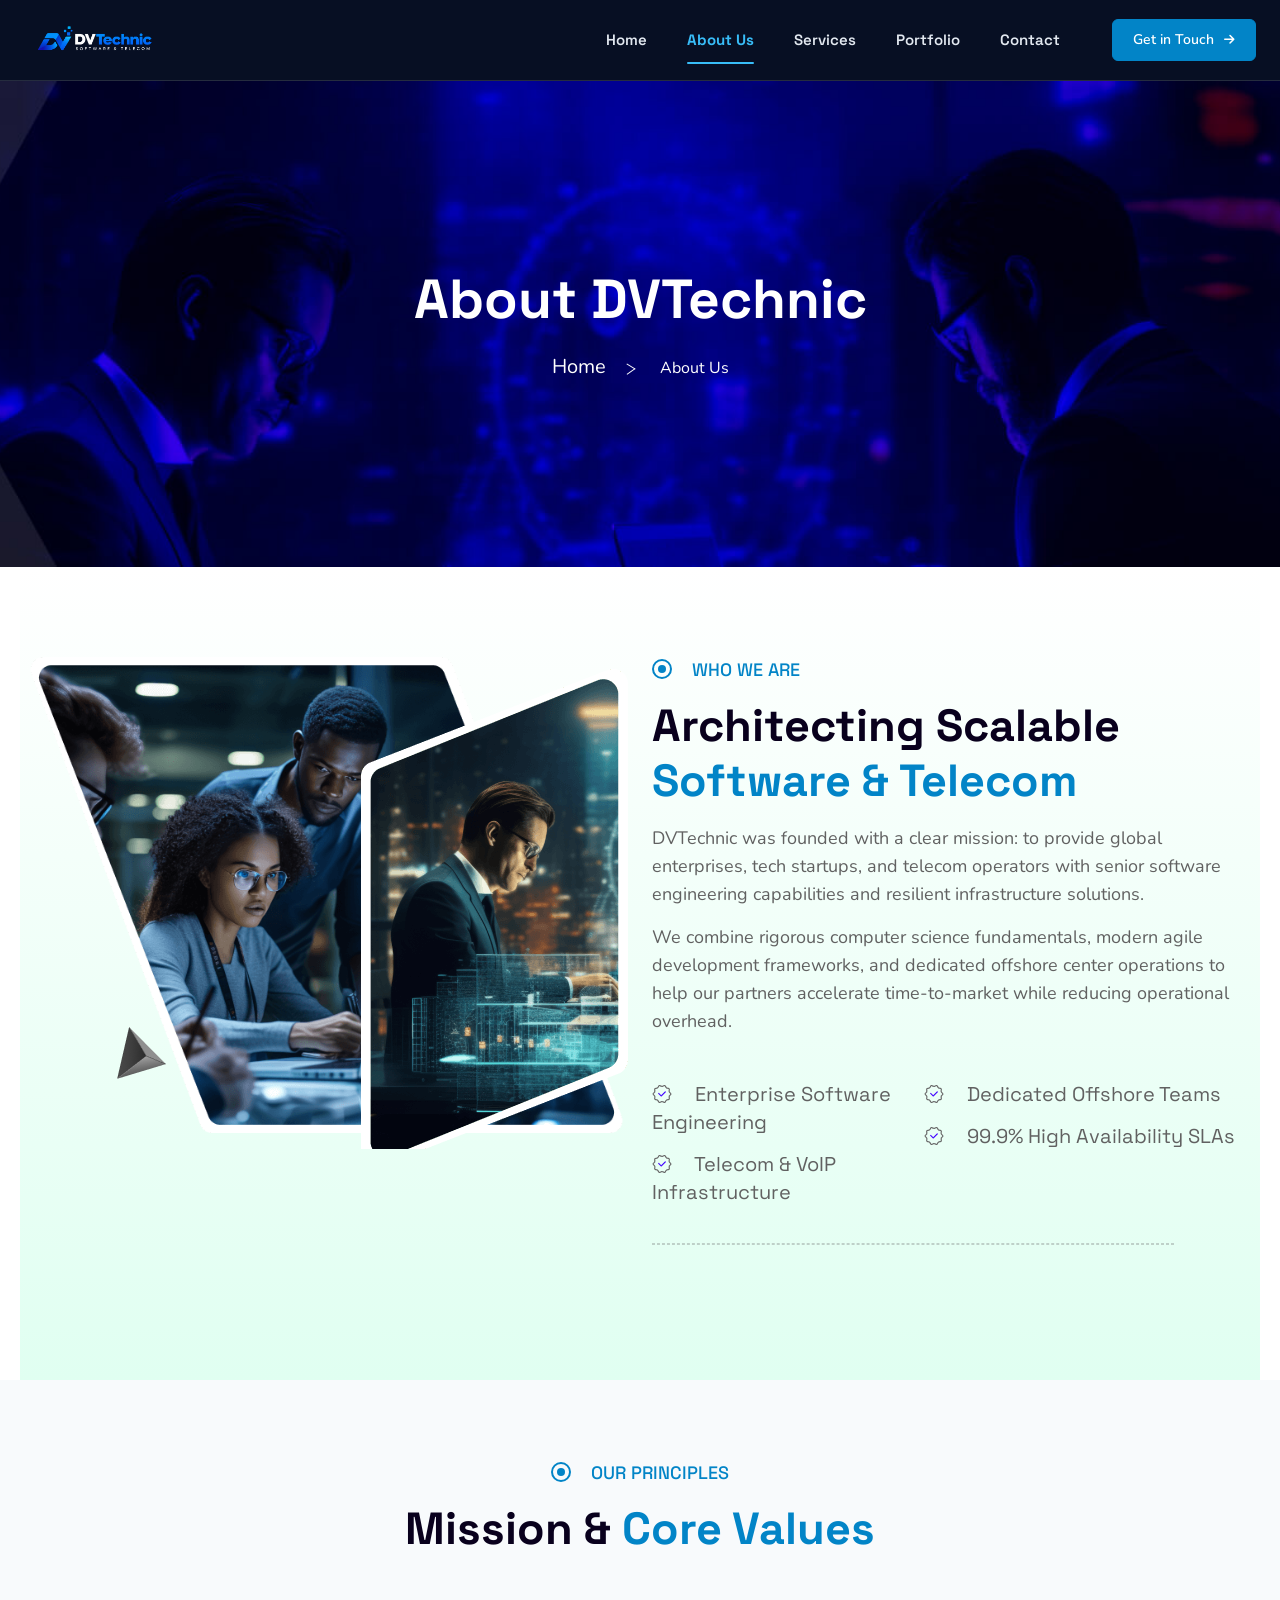
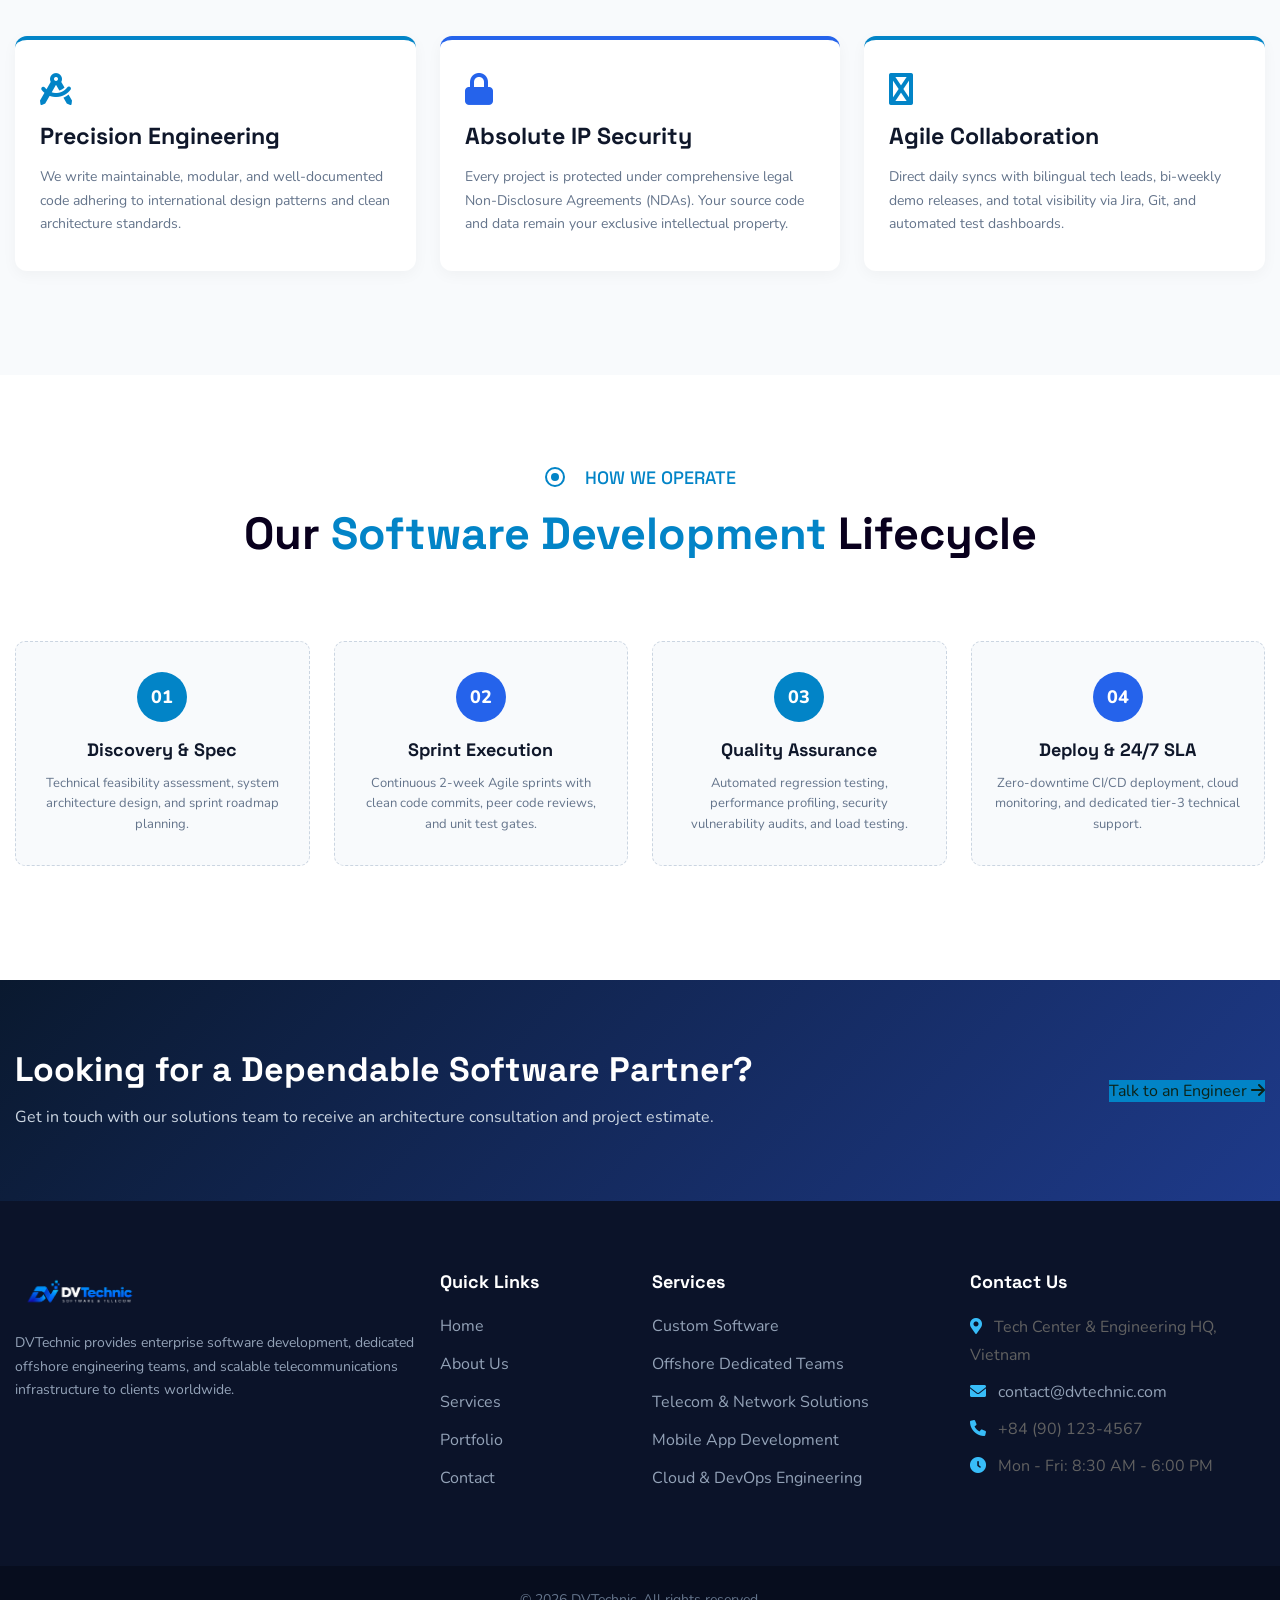
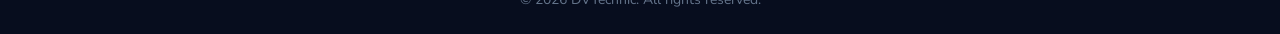
==== commit 391a639c: "feat(nav): synchronize unified corporate navigation across all pages" ====
--- a/about.html
+++ b/about.html
@@ -22,13 +22,13 @@
 		<!-- Main Header-->
 		<header class="main-header">
 			<!-- Header Lower -->
-			<div class="header-lower style_inner-header">
+			<div class="header-lower style_corporate">
 				<!-- Main box -->
 				<div class="main-box">
 					<div class="logo-box">
 						<div class="logo">
 							<a href="index.html">
-								<img src="images/logo-dvtechnic-white.png" alt="DVTechnic" title="DVTechnic" style="max-height: 48px; width: auto;">
+								<img src="images/logo-dvtechnic-white.png" alt="DVTechnic" title="DVTechnic" style="height: 48px; width: auto;">
 							</a>
 						</div>
 					</div>
@@ -62,11 +62,34 @@
 				<nav class="menu-box">
 					<div class="upper-box">
 						<div class="nav-logo">
-							<a href="index.html"><img src="images/logo-dvtechnic-white.png" alt="DVTechnic" style="max-height: 42px;"></a>
+							<a href="index.html"><img src="images/logo-dvtechnic-white.png" alt="DVTechnic" style="height: 42px; width: auto;"></a>
 						</div>
 						<div class="close-btn"><i class="icon fa fa-times"></i></div>
 					</div>
 					<ul class="navigation clearfix"></ul>
+					<ul class="contact-list-one">
+						<li>
+							<div class="contact-info-box">
+								<i class="icon lnr-icon-phone-handset"></i>
+								<span class="title">Call Us</span>
+								<a href="tel:+84901234567">+84 (90) 123-4567</a>
+							</div>
+						</li>
+						<li>
+							<div class="contact-info-box">
+								<span class="icon lnr-icon-envelope1"></span>
+								<span class="title">Send Email</span>
+								<a href="mailto:contact@dvtechnic.com">contact@dvtechnic.com</a>
+							</div>
+						</li>
+						<li>
+							<div class="contact-info-box">
+								<span class="icon lnr-icon-clock"></span>
+								<span class="title">Working Hours</span>
+								Mon - Fri: 8:30 AM - 6:00 PM (GMT+7)
+							</div>
+						</li>
+					</ul>
 				</nav>
 			</div>
 
@@ -75,7 +98,7 @@
 				<div class="auto-container">
 					<div class="inner-container">
 						<div class="logo">
-							<a href="index.html"><img src="images/logo-dvtechnic.png" alt="DVTechnic" style="max-height: 44px;"></a>
+							<a href="index.html"><img src="images/logo-dvtechnic-white.png" alt="DVTechnic" style="height: 42px; width: auto;"></a>
 						</div>
 						<div class="nav-outer">
 							<nav class="main-menu">
--- a/css/style.css
+++ b/css/style.css
@@ -61,8 +61,8 @@
   --theme-color-black-rgb: 0, 0, 0;
   --theme-color1: #09001D;
   --theme-color1-rgb: 34, 36, 41;
-  --theme-color2: #3F00FF;
-  --theme-color2-rgb: 255, 170, 23;
+  --theme-color2: #0284c7;
+  --theme-color2-rgb: 2, 132, 199;
   --theme-color3: #E0FFF1;
   --theme-color4: #E3F0FF;
   --theme-bg-color1:#F8F9F5;
@@ -1661,47 +1661,186 @@
   z-index: 999;
 }
 
-.main-header .header-lower.style_inner-header {
-  background: var(--theme-color2);
-  padding: 7px 105px 7px 100px;
+/*=============================================
+  Unified Corporate Header Navigation
+=============================================*/
+.main-header .header-lower.style_corporate,
+.main-header .header-lower.style_inner-header,
+.main-header .header-lower.style_three {
+  background: #070f23 !important;
+  border-bottom: 1px solid rgba(255, 255, 255, 0.12) !important;
+  padding: 0 40px !important;
+  position: relative !important;
+  z-index: 999 !important;
+  transition: none !important;
 }
 @media (min-width: 1200px) and (max-width: 1399.98px) {
-  .main-header .header-lower.style_inner-header {
-    padding: 7px 50px 7px 50px;
-  }
-}
-@media (min-width: 992px) and (max-width: 1199.98px) {
-  .main-header .header-lower.style_inner-header {
-    padding: 7px 40px 7px 40px;
-  }
-}
-@media (min-width: 768px) and (max-width: 991.98px) {
-  .main-header .header-lower.style_inner-header {
-    padding: 7px 30px 7px 30px;
-  }
-}
-@media only screen and (max-width: 767px) {
-  .main-header .header-lower.style_inner-header {
-    padding: 7px 30px 7px 30px;
-  }
-}
-.main-header .header-lower.style_inner-header .main-menu .navigation {
-  background: transparent;
-  border-radius: 10px;
-  border: 1px solid rgba(255, 255, 255, 0.7215686275);
-  border-radius: 40px;
-}
-.main-header .header-lower.style_inner-header .main-menu .navigation li > a {
-  color: rgba(255, 255, 255, 0.8196078431);
-}
-.main-header .header-lower.style_inner-header .main-menu .navigation li > a:hover {
-  background: transparent;
-}
-.main-header .header-lower.style_inner-header .main-menu .navigation li.current > a {
-  background: transparent;
-}
-.main-header .header-lower.style_inner-header .main-menu .navigation li > ul > li > a {
-  color: var(--theme-color2);
+  .main-header .header-lower.style_corporate,
+  .main-header .header-lower.style_inner-header,
+  .main-header .header-lower.style_three {
+    padding: 0 24px !important;
+  }
+}
+@media only screen and (max-width: 1199px) {
+  .main-header .header-lower.style_corporate,
+  .main-header .header-lower.style_inner-header,
+  .main-header .header-lower.style_three {
+    padding: 0 20px !important;
+  }
+}
+.main-header .header-lower.style_corporate .main-box,
+.main-header .header-lower.style_inner-header .main-box,
+.main-header .header-lower.style_three .main-box {
+  margin: 0 auto !important;
+  max-width: var(--container-width);
+  padding: 12px 0 !important;
+  display: flex;
+  align-items: center;
+  justify-content: space-between;
+  width: 100%;
+  border-bottom: none !important;
+  background: transparent !important;
+  backdrop-filter: none !important;
+  -webkit-backdrop-filter: none !important;
+  border-radius: 0 !important;
+}
+.main-header .header-lower.style_corporate .main-box .logo-box,
+.main-header .header-lower.style_inner-header .main-box .logo-box,
+.main-header .header-lower.style_three .main-box .logo-box {
+  padding: 4px 0 !important;
+  min-width: unset !important;
+}
+.main-header .header-lower.style_corporate .main-box .logo-box img,
+.main-header .header-lower.style_inner-header .main-box .logo-box img,
+.main-header .header-lower.style_three .main-box .logo-box img {
+  height: 48px !important;
+  max-height: 48px !important;
+  width: auto !important;
+  display: block;
+}
+.main-header .header-lower.style_corporate .main-box .nav-outer,
+.main-header .header-lower.style_inner-header .main-box .nav-outer,
+.main-header .header-lower.style_three .main-box .nav-outer {
+  gap: 32px !important;
+  justify-content: flex-end;
+  display: flex;
+  align-items: center;
+}
+.main-header .header-lower.style_corporate .main-menu .navigation,
+.main-header .header-lower.style_inner-header .main-menu .navigation,
+.main-header .header-lower.style_three .main-menu .navigation {
+  background: transparent !important;
+  border: none !important;
+  border-radius: 0 !important;
+  padding: 0 !important;
+  display: flex;
+  align-items: center;
+  margin: 0 !important;
+  backdrop-filter: none !important;
+  -webkit-backdrop-filter: none !important;
+}
+.main-header .header-lower.style_corporate .main-menu .navigation > li,
+.main-header .header-lower.style_inner-header .main-menu .navigation > li,
+.main-header .header-lower.style_three .main-menu .navigation > li {
+  margin: 0 6px !important;
+  padding: 0 !important;
+}
+.main-header .header-lower.style_corporate .main-menu .navigation > li > a,
+.main-header .header-lower.style_inner-header .main-menu .navigation > li > a,
+.main-header .header-lower.style_three .main-menu .navigation > li > a {
+  color: #e2e8f0 !important;
+  padding: 10px 14px !important;
+  font-size: 15px !important;
+  font-weight: 600 !important;
+  background: transparent !important;
+  border-radius: 0 !important;
+  position: relative !important;
+  display: inline-block;
+  transition: color 0.2s ease !important;
+}
+.main-header .header-lower.style_corporate .main-menu .navigation > li > a:hover,
+.main-header .header-lower.style_inner-header .main-menu .navigation > li > a:hover,
+.main-header .header-lower.style_three .main-menu .navigation > li > a:hover {
+  background: transparent !important;
+  color: #38bdf8 !important;
+  border-radius: 0 !important;
+}
+.main-header .header-lower.style_corporate .main-menu .navigation > li.current > a,
+.main-header .header-lower.style_inner-header .main-menu .navigation > li.current > a,
+.main-header .header-lower.style_three .main-menu .navigation > li.current > a {
+  color: #38bdf8 !important;
+  background: transparent !important;
+  box-shadow: none !important;
+  border-radius: 0 !important;
+  font-weight: 700 !important;
+}
+.main-header .header-lower.style_corporate .main-menu .navigation > li.current > a::after,
+.main-header .header-lower.style_inner-header .main-menu .navigation > li.current > a::after,
+.main-header .header-lower.style_three .main-menu .navigation > li.current > a::after {
+  content: "" !important;
+  position: absolute !important;
+  bottom: 0 !important;
+  left: 14px !important;
+  right: 14px !important;
+  height: 2px !important;
+  background: #38bdf8 !important;
+  border-radius: 2px !important;
+}
+.main-header .header-lower.style_corporate .main-menu .navigation li > ul > li > a,
+.main-header .header-lower.style_inner-header .main-menu .navigation li > ul > li > a,
+.main-header .header-lower.style_three .main-menu .navigation li > ul > li > a {
+  color: var(--bg-theme-color1);
+}
+
+/* Outer box & Get in Touch Button */
+.main-header .header-lower.style_corporate .outer-box,
+.main-header .header-lower.style_inner-header .outer-box,
+.main-header .header-lower.style_three .outer-box {
+  display: flex;
+  align-items: center;
+  gap: 16px;
+  padding: 0 !important;
+}
+.main-header .header-lower.style_corporate .outer-box .menu-btn .theme-btn,
+.main-header .header-lower.style_inner-header .outer-box .menu-btn .theme-btn,
+.main-header .header-lower.style_three .outer-box .menu-btn .theme-btn {
+  display: inline-flex !important;
+  align-items: center !important;
+  justify-content: center !important;
+  gap: 8px !important;
+  background-color: #0284c7 !important;
+  color: #ffffff !important;
+  font-size: 14px !important;
+  font-weight: 600 !important;
+  padding: 10px 20px !important;
+  border-radius: 6px !important;
+  border: 1px solid #0284c7 !important;
+  line-height: 1.4 !important;
+  height: auto !important;
+  box-shadow: none !important;
+  transition: all 0.25s ease !important;
+  margin: 0 !important;
+}
+.main-header .header-lower.style_corporate .outer-box .menu-btn .theme-btn:hover,
+.main-header .header-lower.style_inner-header .outer-box .menu-btn .theme-btn:hover,
+.main-header .header-lower.style_three .outer-box .menu-btn .theme-btn:hover {
+  background-color: #0369a1 !important;
+  border-color: #0369a1 !important;
+  color: #ffffff !important;
+}
+.main-header .header-lower.style_corporate .outer-box .menu-btn .theme-btn i,
+.main-header .header-lower.style_inner-header .outer-box .menu-btn .theme-btn i,
+.main-header .header-lower.style_three .outer-box .menu-btn .theme-btn i {
+  position: static !important;
+  width: auto !important;
+  height: auto !important;
+  background: transparent !important;
+  color: inherit !important;
+  margin-left: 6px !important;
+  font-size: 12px !important;
+  line-height: inherit !important;
+  border-radius: 0 !important;
+  border: none !important;
 }
 
 .main-header .header-lower {
@@ -1872,48 +2011,7 @@
   top: 0;
   background-color: var(--theme-color3);
 }
-@media only screen and (max-width: 1199px) {
-  .main-header .header-lower.style_three {
-    padding: 6px 30px 0 30px;
-  }
-}
-.main-header .header-lower.style_three .main-box {
-  margin: 0 23px 0;
-  border-bottom: 1px solid rgba(248, 249, 245, 0.3098039216);
-  backdrop-filter: blur(4px);
-}
-@media (min-width: 1200px) and (max-width: 1399.98px) {
-  .main-header .header-lower.style_three .main-box {
-    margin: 0;
-  }
-}
-@media only screen and (max-width: 1199px) {
-  .main-header .header-lower.style_three .main-box {
-    margin: 0;
-  }
-}
-@media only screen and (max-width: 1199px) {
-  .main-header .header-lower.style_three .main-box .outer-box {
-    padding: 10px 56px 10px 0;
-  }
-}
-@media only screen and (max-width: 1023px) {
-  .main-header .header-lower.style_three .main-box .outer-box {
-    padding: 10px 0 10px 0;
-  }
-}
-.main-header .header-lower.style_three .main-box .logo-box {
-  padding: 20px 0 20px 0;
-}
-.main-header .header-lower.style_three .main-menu .navigation {
-  background: transparent;
-}
-.main-header .header-lower.style_three .main-menu .navigation li a {
-  color: var(--theme-color-white);
-}
-.main-header .header-lower.style_three .main-menu .navigation li ul li a {
-  color: var(--bg-theme-color1);
-}
+
 .main-header .header-lower .logo-box {
   min-width: 280px;
   padding: 24px 0 24px 0;
@@ -1925,8 +2023,10 @@
   position: relative;
 }
 .main-header .logo img {
-  max-width: 170px;
+  max-width: 260px;
+  max-height: 54px;
   height: auto;
+  object-fit: contain;
 }
 .main-header .main-box {
   align-items: center;
@@ -1998,12 +2098,12 @@
   background: var(--theme-color2);
 }
 .main-menu .navigation > li:last-child a:hover {
-  border-radius: 0 10px 10px 0;
+  border-radius: 8px;
 }
 .main-menu .navigation > li.current > a {
   background: var(--theme-color2);
   color: var(--theme-color-white);
-  border-radius: 10px 0 0 10px;
+  border-radius: 8px;
 }
 .main-menu .navigation > li.dropdown > a:after {
   content: "\f107";
@@ -2166,54 +2266,47 @@
   }
 }
 .main-header .header-lower .outer-box .theme-btn {
-  display: inline-block;
+  display: inline-flex;
+  align-items: center;
   font-family: var(--text-font);
-  color: var(--heading-color);
-  background-color: var(--theme-color-white);
-  padding: 14px 40px;
-  font-weight: 500;
-  font-size: 18px;
-  border-radius: 45px;
-  position: relative;
-  z-index: 1;
-  transition: all 300ms ease;
+  color: #ffffff;
+  background-color: #0284c7;
+  padding: 8px 20px;
+  font-weight: 600;
+  font-size: 14px;
+  border-radius: 20px;
+  position: relative;
+  z-index: 1;
+  transition: all 250ms ease;
+  border: 1px solid rgba(255, 255, 255, 0.2);
+  line-height: 1.4;
 }
 .main-header .header-lower .outer-box .theme-btn i {
   display: inline-block;
-  right: -56px;
-  font-size: 16px;
-  font-weight: 400;
-  top: 2px;
-  height: 56px;
-  width: 56px;
-  line-height: 56px;
-  text-align: center;
-  border-radius: 100%;
-  position: absolute;
-  background-color: var(--theme-color-white);
-  transition: all 300ms ease;
+  position: static;
+  margin-left: 8px;
+  font-size: 12px;
+  height: auto;
+  width: auto;
+  line-height: inherit;
+  background: transparent !important;
+  color: #ffffff;
+  border-radius: 0;
+  transition: transform 200ms ease;
 }
 .main-header .header-lower .outer-box .theme-btn::after {
-  position: absolute;
-  content: "";
-  width: 0;
-  height: 100%;
-  left: 50%;
-  top: 0;
-  background: var(--theme-color1);
-  z-index: -1;
-  border-radius: 45px;
-  transition: all 300ms ease;
-}
-.main-header .header-lower .outer-box .theme-btn:hover::after {
-  width: 100%;
-  left: 0;
+  display: none;
 }
 .main-header .header-lower .outer-box .theme-btn:hover {
-  color: var(--theme-color-white);
+  background-color: #0369a1;
+  color: #ffffff;
+  border-color: #38bdf8;
+  box-shadow: 0 4px 12px rgba(2, 132, 199, 0.35);
+  transform: translateY(-1px);
 }
 .main-header .header-lower .outer-box .theme-btn:hover i {
-  background: var(--theme-color1);
+  background: transparent !important;
+  transform: translateX(3px);
 }
 .main-header .header-lower .outer-box .ui-btn-outer {
   align-items: center;
@@ -2280,12 +2373,13 @@
 Sticky Header
 ================================***/
 .sticky-header {
-  background: #ffffff;
-  -webkit-box-shadow: 0 0 20px rgba(0, 0, 0, 0.05);
-  box-shadow: 0 0 20px rgba(0, 0, 0, 0.05);
+  background: #070f23;
+  border-bottom: 1px solid rgba(255, 255, 255, 0.12);
+  -webkit-box-shadow: 0 4px 20px rgba(0, 0, 0, 0.35);
+  box-shadow: 0 4px 20px rgba(0, 0, 0, 0.35);
   left: 0px;
   opacity: 0;
-  padding: 16px 0px;
+  padding: 10px 0px;
   position: fixed;
   top: 0px;
   visibility: hidden;
@@ -2300,10 +2394,12 @@
 }
 
 .sticky-header .logo {
-  padding: 10px 0;
+  padding: 4px 0;
 }
 .sticky-header .logo img {
-  max-height: 40px;
+  height: 42px;
+  max-height: 42px;
+  width: auto;
 }
 .sticky-header .nav-outer {
   background: none;
@@ -2318,14 +2414,18 @@
 
 .sticky-header .main-menu .navigation > li {
   margin: 0;
-  margin-left: 40px;
-  padding: 20px 0;
+  margin-left: 20px;
+  padding: 10px 0;
 }
 
 .sticky-header .main-menu .navigation > li > a {
-  color: var(--theme-color1);
-  padding: 0 13px 0;
+  color: #e2e8f0;
+  padding: 6px 14px;
   background: transparent;
+  font-size: 15px;
+  font-weight: 600;
+  position: relative;
+  transition: color 0.2s ease;
 }
 
 .sticky-header .main-menu .navigation > li.dropdown > a:after {
@@ -2334,7 +2434,18 @@
 
 .sticky-header .main-menu .navigation > li.current > a,
 .sticky-header .main-menu .navigation > li:hover > a {
-  color: var(--theme-color2);
+  color: #38bdf8;
+}
+
+.sticky-header .main-menu .navigation > li.current > a::after {
+  content: "";
+  position: absolute;
+  bottom: -4px;
+  left: 14px;
+  right: 14px;
+  height: 2px;
+  background: #38bdf8;
+  border-radius: 2px;
 }
 
 .sticky-header .main-menu .navigation > li:before {
@@ -2347,7 +2458,7 @@
 }
 
 .sticky-header .mobile-nav-toggler {
-  color: var(--theme-color1);
+  color: #ffffff;
 }
 
 /*** 
@@ -3107,18 +3218,21 @@
   margin-left: 107px;
 }
 .banner-section.banner-style_three {
-  height: 918px;
-  margin-top: -100px;
+  min-height: 750px;
+  height: auto;
+  margin-top: 0;
+  padding: 100px 0 90px;
 }
 @media only screen and (max-width: 767px) {
   .banner-section.banner-style_three {
-    height: 818px;
+    min-height: 600px;
+    padding: 60px 0 50px;
   }
 }
 .banner-section.banner-style_three .banner-content-wrap {
   position: relative;
   z-index: 1;
-  margin-top: 113px;
+  margin-top: 0;
 }
 .banner-section.banner-style_three .banner-content-wrap .banner-title h1 {
   color: var(--theme-color-white);
@@ -10741,9 +10855,51 @@
   border: 2px solid var(--theme-color-white);
   text-align: center;
 }
-.portfolio-details .widget-sidber-contact-box .widget-sidber-contact-btn a:hover {
-  background: transparent;
-  color: var(--theme-color-white);
+/* Clean Corporate Banner Buttons (Classic IT Enterprise - No AI capsule gimmicks) */
+.corp-btn {
+  display: inline-flex;
+  align-items: center;
+  justify-content: center;
+  font-family: var(--text-font);
+  font-size: 15px;
+  font-weight: 600;
+  padding: 12px 28px;
+  border-radius: 6px;
+  text-decoration: none;
+  transition: all 0.25s ease;
+  line-height: 1.4;
+}
+.corp-btn i {
+  margin-left: 8px;
+  font-size: 13px;
+  transition: transform 0.2s ease;
+}
+.corp-btn-primary {
+  background-color: #0284c7;
+  color: #ffffff !important;
+  border: 1px solid #0284c7;
+  box-shadow: 0 4px 14px rgba(2, 132, 199, 0.35);
+}
+.corp-btn-primary:hover {
+  background-color: #0369a1;
+  border-color: #0369a1;
+  color: #ffffff !important;
+  transform: translateY(-2px);
+  box-shadow: 0 6px 20px rgba(2, 132, 199, 0.45);
+}
+.corp-btn-primary:hover i {
+  transform: translateX(4px);
+}
+.corp-btn-outline {
+  background-color: rgba(255, 255, 255, 0.08);
+  color: #ffffff !important;
+  border: 1px solid rgba(255, 255, 255, 0.35);
+}
+.corp-btn-outline:hover {
+  background-color: rgba(255, 255, 255, 0.2);
+  border-color: #ffffff;
+  color: #ffffff !important;
+  transform: translateY(-2px);
 }
 
 /*# sourceMappingURL=style.css.map */
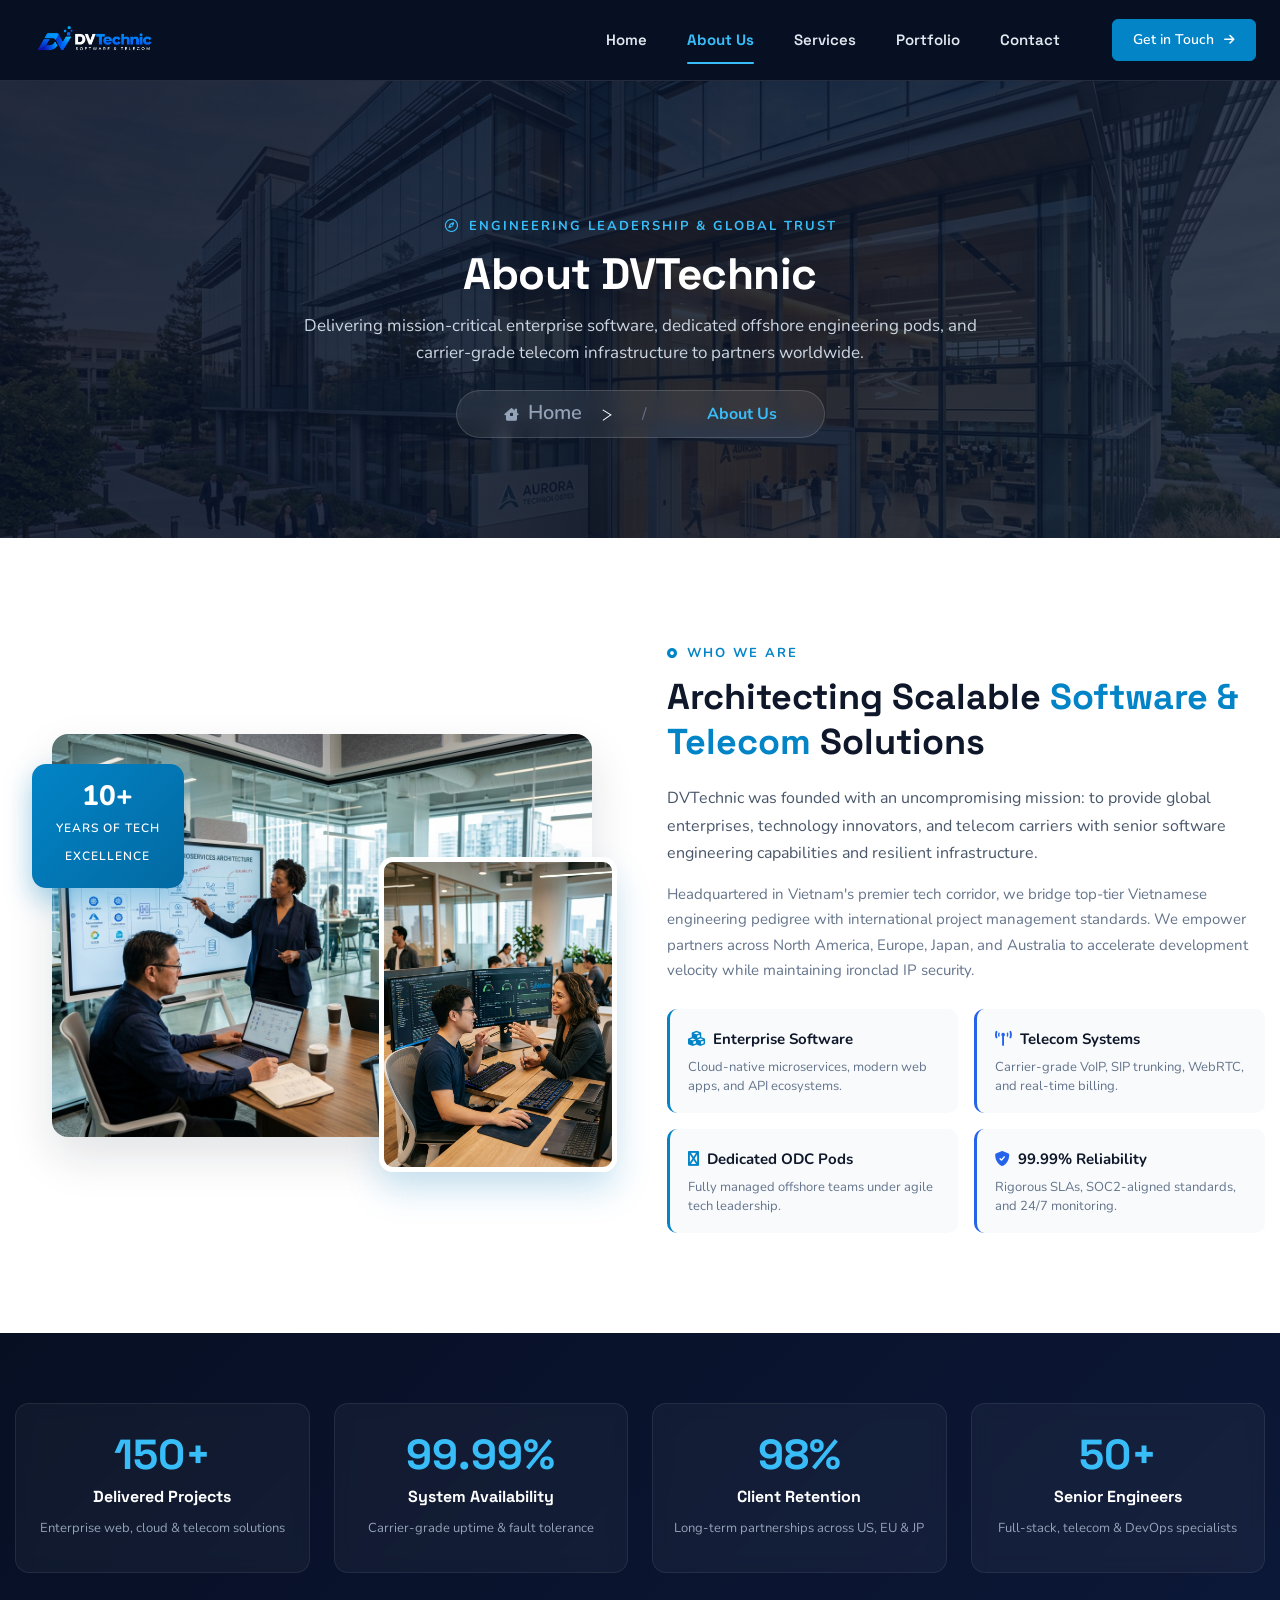
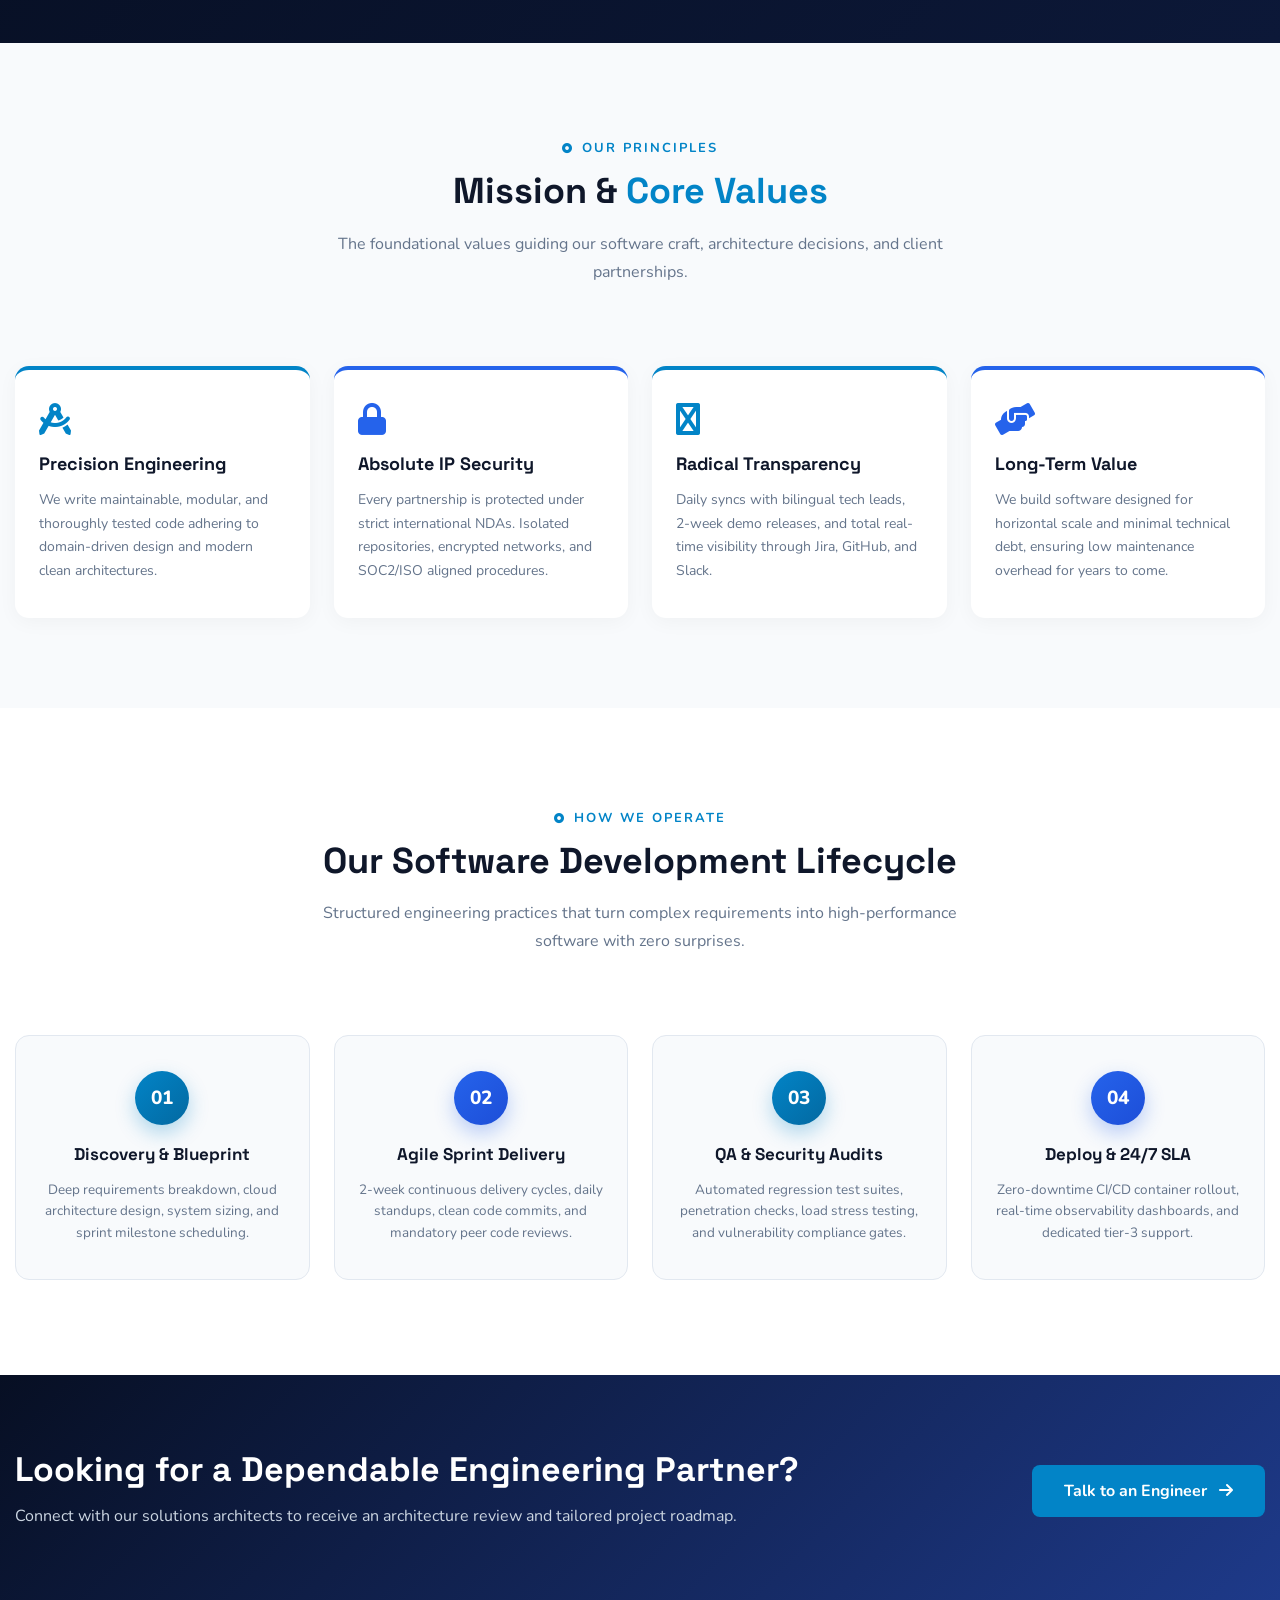
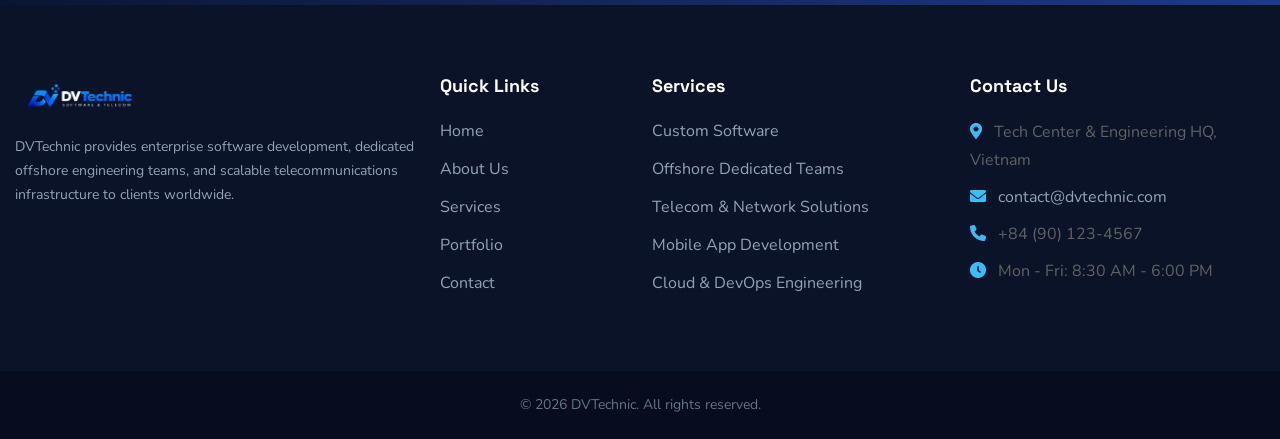
==== commit 7957dcdc: "feat(about): rebuild About Us page with modern enterprise sections, metrics, and core values" ====
--- a/about.html
+++ b/about.html
@@ -119,17 +119,22 @@
 		</div>
 
 		<!-- Breadcrumb Section -->
-		<div class="breadcumb-area" style="background-image: url(images/inner-image/breadcumb-bg.jpg); background-size: cover; background-position: center;">
-			<div class="container">
+		<div class="breadcumb-area" style="position: relative; background: linear-gradient(135deg, rgba(7, 15, 35, 0.88) 0%, rgba(10, 25, 47, 0.82) 100%), url('images/inner-image/about-hero-bg.jpg') center/cover no-repeat; padding: 130px 0 100px;">
+			<div class="auto-container">
 				<div class="row align-items-center">
 					<div class="col-lg-12 text-center">
 						<div class="breadcumb-content">
-							<div class="breadcumb-title">
-								<h4>About DVTechnic</h4>
-							</div>
-							<ul>
-								<li><a href="index.html">Home</a></li>
-								<li>About Us</li>
+							<div class="section-sub-title" style="margin-bottom: 12px;">
+								<span style="color: #38bdf8; font-weight: 700; font-size: 13px; letter-spacing: 2px; text-transform: uppercase; display: inline-flex; align-items: center; gap: 8px;">
+									<i class="fa-regular fa-compass"></i> Engineering Leadership &amp; Global Trust
+								</span>
+							</div>
+							<h1 style="color: #ffffff; font-size: 44px; font-weight: 800; letter-spacing: -0.5px; margin-bottom: 16px; font-family: var(--title-font);">About DVTechnic</h1>
+							<p style="color: #cbd5e1; font-size: 17px; max-width: 680px; margin: 0 auto 24px; line-height: 1.6;">Delivering mission-critical enterprise software, dedicated offshore engineering pods, and carrier-grade telecom infrastructure to partners worldwide.</p>
+							<ul style="display: inline-flex; align-items: center; gap: 10px; background: rgba(255, 255, 255, 0.08); backdrop-filter: blur(8px); padding: 8px 22px; border-radius: 30px; border: 1px solid rgba(255, 255, 255, 0.15); list-style: none; margin: 0;">
+								<li><a href="index.html" style="color: #94a3b8; font-weight: 600; text-decoration: none; transition: color 0.3s ease;"><i class="fa-solid fa-house" style="font-size: 13px; margin-right: 4px;"></i> Home</a></li>
+								<li style="color: #64748b;">/</li>
+								<li style="color: #38bdf8; font-weight: 700;">About Us</li>
 							</ul>
 						</div>
 					</div>
@@ -137,48 +142,83 @@
 			</div>
 		</div>
 
-		<!-- About Section -->
-		<section class="about-section inner-style boxed" style="padding: 90px 0;">
-			<div class="auto-container">
-				<div class="row">
+		<!-- About Section (Who We Are) -->
+		<section class="about-section" style="padding: 100px 0; background: #ffffff;">
+			<div class="auto-container">
+				<div class="row align-items-center">
+					<!-- Visual Collage Column -->
+					<div class="col-xl-6 col-lg-12 col-md-12 mb-5 mb-xl-0">
+						<div style="position: relative; max-width: 540px; margin: 0 auto;">
+							<!-- Primary Image -->
+							<div style="position: relative; z-index: 1; border-radius: 16px; overflow: hidden; box-shadow: 0 20px 45px rgba(15, 23, 42, 0.12);">
+								<img src="images/inner-image/about-team-primary.jpg" alt="DVTechnic Solutions Architects" style="width: 100%; height: auto; display: block; object-fit: cover;">
+							</div>
+							<!-- Secondary Floating Image -->
+							<div style="position: absolute; right: -25px; bottom: -35px; width: 44%; z-index: 2; border-radius: 14px; overflow: hidden; border: 5px solid #ffffff; box-shadow: 0 18px 35px rgba(2, 132, 199, 0.2);">
+								<img src="images/inner-image/about-team-secondary.jpg" alt="DVTechnic DevOps Engineering" style="width: 100%; height: auto; display: block; object-fit: cover;">
+							</div>
+							<!-- Experience Badge -->
+							<div style="position: absolute; left: -20px; top: 30px; z-index: 3; background: linear-gradient(135deg, #0284c7 0%, #0369a1 100%); color: #ffffff; padding: 18px 24px; border-radius: 14px; box-shadow: 0 12px 28px rgba(2, 132, 199, 0.35); text-align: center;">
+								<div style="font-size: 28px; font-weight: 800; line-height: 1;">10+</div>
+								<div style="font-size: 12px; font-weight: 600; text-transform: uppercase; letter-spacing: 1px; margin-top: 4px;">Years Of Tech<br>Excellence</div>
+							</div>
+						</div>
+					</div>
+
+					<!-- Content Column -->
 					<div class="col-xl-6 col-lg-12 col-md-12">
-						<div class="about-thumb-wrapper">
-							<div class="about-thumb">
-								<figure class="reveal"><img src="images/main-home/about-thumb1.png" alt="DVTechnic Engineers"></figure>
-								<figure class="about-img reveal"><img src="images/main-home/about-thumb2.png" alt="Engineering Team"></figure>
-							</div>
-							<div class="about-shape-dot">
-								<img src="images/main-home/about-shape2.png" alt="decor">
-							</div>
-						</div>
-					</div>
-					<div class="col-xl-6 col-lg-12 col-md-12">
-						<div class="about-right-wrapper">
-							<div class="sec-title">
-								<div class="section-sub-title">
-									<h5 class="sub-title">WHO WE ARE</h5>
-								</div>
-								<div class="section-title">
-									<h1 class="title title-anim">Architecting Scalable <span>Software &amp; Telecom</span></h1>
-								</div>
-								<div class="section-desc">
-									<p class="description">
-										DVTechnic was founded with a clear mission: to provide global enterprises, tech startups, and telecom operators with senior software engineering capabilities and resilient infrastructure solutions.
-									</p>
-									<p class="description" style="margin-top: 15px;">
-										We combine rigorous computer science fundamentals, modern agile development frameworks, and dedicated offshore center operations to help our partners accelerate time-to-market while reducing operational overhead.
-									</p>
-								</div>
-							</div>
-							<div class="about-item-box">
-								<ul class="about-list">
-									<li><img src="images/main-home/setting-icon.png" alt="icon"> Enterprise Software Engineering</li>
-									<li><img src="images/main-home/setting-icon.png" alt="icon"> Telecom &amp; VoIP Infrastructure</li>
-								</ul>
-								<ul class="about-list">
-									<li><img src="images/main-home/setting-icon.png" alt="icon"> Dedicated Offshore Teams</li>
-									<li><img src="images/main-home/setting-icon.png" alt="icon"> 99.9% High Availability SLAs</li>
-								</ul>
+						<div style="padding-left: 15px;">
+							<div class="sec-title mb-4">
+								<div class="section-sub-title mb-2">
+									<span style="color: #0284c7; font-weight: 700; font-size: 13px; letter-spacing: 2px; text-transform: uppercase; display: inline-flex; align-items: center; gap: 8px;">
+										<i class="fa-solid fa-circle-dot" style="font-size: 10px;"></i> WHO WE ARE
+									</span>
+								</div>
+								<h2 style="font-family: var(--title-font); font-size: 36px; font-weight: 800; color: #0f172a; line-height: 1.25; margin-bottom: 20px;">
+									Architecting Scalable <span style="color: #0284c7;">Software &amp; Telecom</span> Solutions
+								</h2>
+								<p style="color: #475569; font-size: 16px; line-height: 1.7; margin-bottom: 15px;">
+									DVTechnic was founded with an uncompromising mission: to provide global enterprises, technology innovators, and telecom carriers with senior software engineering capabilities and resilient infrastructure.
+								</p>
+								<p style="color: #64748b; font-size: 15px; line-height: 1.7; margin-bottom: 25px;">
+									Headquartered in Vietnam's premier tech corridor, we bridge top-tier Vietnamese engineering pedigree with international project management standards. We empower partners across North America, Europe, Japan, and Australia to accelerate development velocity while maintaining ironclad IP security.
+								</p>
+							</div>
+
+							<!-- Feature Matrix -->
+							<div class="row g-3">
+								<div class="col-sm-6">
+									<div style="background: #f8fafc; padding: 16px 18px; border-radius: 10px; border-left: 3px solid #0284c7; height: 100%;">
+										<div style="font-weight: 700; color: #0f172a; font-size: 15px; display: flex; align-items: center; gap: 8px; margin-bottom: 5px;">
+											<i class="fa-solid fa-cubes" style="color: #0284c7;"></i> Enterprise Software
+										</div>
+										<p style="color: #64748b; font-size: 13px; margin: 0; line-height: 1.5;">Cloud-native microservices, modern web apps, and API ecosystems.</p>
+									</div>
+								</div>
+								<div class="col-sm-6">
+									<div style="background: #f8fafc; padding: 16px 18px; border-radius: 10px; border-left: 3px solid #2563eb; height: 100%;">
+										<div style="font-weight: 700; color: #0f172a; font-size: 15px; display: flex; align-items: center; gap: 8px; margin-bottom: 5px;">
+											<i class="fa-solid fa-tower-broadcast" style="color: #2563eb;"></i> Telecom Systems
+										</div>
+										<p style="color: #64748b; font-size: 13px; margin: 0; line-height: 1.5;">Carrier-grade VoIP, SIP trunking, WebRTC, and real-time billing.</p>
+									</div>
+								</div>
+								<div class="col-sm-6">
+									<div style="background: #f8fafc; padding: 16px 18px; border-radius: 10px; border-left: 3px solid #0284c7; height: 100%;">
+										<div style="font-weight: 700; color: #0f172a; font-size: 15px; display: flex; align-items: center; gap: 8px; margin-bottom: 5px;">
+											<i class="fa-solid fa-people-group" style="color: #0284c7;"></i> Dedicated ODC Pods
+										</div>
+										<p style="color: #64748b; font-size: 13px; margin: 0; line-height: 1.5;">Fully managed offshore teams under agile tech leadership.</p>
+									</div>
+								</div>
+								<div class="col-sm-6">
+									<div style="background: #f8fafc; padding: 16px 18px; border-radius: 10px; border-left: 3px solid #2563eb; height: 100%;">
+										<div style="font-weight: 700; color: #0f172a; font-size: 15px; display: flex; align-items: center; gap: 8px; margin-bottom: 5px;">
+											<i class="fa-solid fa-shield-check" style="color: #2563eb;"></i> 99.99% Reliability
+										</div>
+										<p style="color: #64748b; font-size: 13px; margin: 0; line-height: 1.5;">Rigorous SLAs, SOC2-aligned standards, and 24/7 monitoring.</p>
+									</div>
+								</div>
 							</div>
 						</div>
 					</div>
@@ -186,40 +226,89 @@
 			</div>
 		</section>
 
+		<!-- Performance Metrics Counter Section -->
+		<section style="padding: 70px 0; background: linear-gradient(135deg, #070f23 0%, #0c1838 100%); color: #ffffff;">
+			<div class="auto-container">
+				<div class="row g-4 text-center">
+					<div class="col-lg-3 col-sm-6">
+						<div style="padding: 30px 20px; background: rgba(255, 255, 255, 0.04); border-radius: 14px; border: 1px solid rgba(255, 255, 255, 0.08); backdrop-filter: blur(8px);">
+							<div style="font-size: 42px; font-weight: 800; color: #38bdf8; font-family: var(--title-font); line-height: 1; margin-bottom: 10px;">150+</div>
+							<h5 style="color: #ffffff; font-size: 16px; font-weight: 700; margin-bottom: 6px;">Delivered Projects</h5>
+							<p style="color: #94a3b8; font-size: 13px; margin: 0;">Enterprise web, cloud &amp; telecom solutions</p>
+						</div>
+					</div>
+					<div class="col-lg-3 col-sm-6">
+						<div style="padding: 30px 20px; background: rgba(255, 255, 255, 0.04); border-radius: 14px; border: 1px solid rgba(255, 255, 255, 0.08); backdrop-filter: blur(8px);">
+							<div style="font-size: 42px; font-weight: 800; color: #38bdf8; font-family: var(--title-font); line-height: 1; margin-bottom: 10px;">99.99%</div>
+							<h5 style="color: #ffffff; font-size: 16px; font-weight: 700; margin-bottom: 6px;">System Availability</h5>
+							<p style="color: #94a3b8; font-size: 13px; margin: 0;">Carrier-grade uptime &amp; fault tolerance</p>
+						</div>
+					</div>
+					<div class="col-lg-3 col-sm-6">
+						<div style="padding: 30px 20px; background: rgba(255, 255, 255, 0.04); border-radius: 14px; border: 1px solid rgba(255, 255, 255, 0.08); backdrop-filter: blur(8px);">
+							<div style="font-size: 42px; font-weight: 800; color: #38bdf8; font-family: var(--title-font); line-height: 1; margin-bottom: 10px;">98%</div>
+							<h5 style="color: #ffffff; font-size: 16px; font-weight: 700; margin-bottom: 6px;">Client Retention</h5>
+							<p style="color: #94a3b8; font-size: 13px; margin: 0;">Long-term partnerships across US, EU &amp; JP</p>
+						</div>
+					</div>
+					<div class="col-lg-3 col-sm-6">
+						<div style="padding: 30px 20px; background: rgba(255, 255, 255, 0.04); border-radius: 14px; border: 1px solid rgba(255, 255, 255, 0.08); backdrop-filter: blur(8px);">
+							<div style="font-size: 42px; font-weight: 800; color: #38bdf8; font-family: var(--title-font); line-height: 1; margin-bottom: 10px;">50+</div>
+							<h5 style="color: #ffffff; font-size: 16px; font-weight: 700; margin-bottom: 6px;">Senior Engineers</h5>
+							<p style="color: #94a3b8; font-size: 13px; margin: 0;">Full-stack, telecom &amp; DevOps specialists</p>
+						</div>
+					</div>
+				</div>
+			</div>
+		</section>
+
 		<!-- Mission & Core Values Section -->
-		<section style="padding: 80px 0; background-color: #f8fafc;">
+		<section style="padding: 90px 0; background-color: #f8fafc;">
 			<div class="auto-container">
 				<div class="sec-title text-center pb-30">
-					<div class="section-sub-title">
-						<h5 class="sub-title">OUR PRINCIPLES</h5>
+					<div class="section-sub-title mb-2">
+						<span style="color: #0284c7; font-weight: 700; font-size: 13px; letter-spacing: 2px; text-transform: uppercase; display: inline-flex; align-items: center; gap: 8px;">
+							<i class="fa-solid fa-circle-dot" style="font-size: 10px;"></i> OUR PRINCIPLES
+						</span>
 					</div>
 					<div class="section-title">
-						<h1 class="title">Mission &amp; <span>Core Values</span></h1>
-					</div>
-				</div>
-
-				<div class="row">
-					<div class="col-lg-4 col-md-6 mb-4">
-						<div style="background: #ffffff; padding: 35px 25px; border-radius: 12px; height: 100%; box-shadow: 0 4px 15px rgba(0,0,0,0.04); border-top: 4px solid #0284c7;">
-							<div style="font-size: 32px; color: #0284c7; margin-bottom: 15px;"><i class="fa-solid fa-compass-drafting"></i></div>
-							<h4 style="font-weight: 700; color: #0f172a; margin-bottom: 12px;">Precision Engineering</h4>
-							<p style="color: #64748b; font-size: 14px; line-height: 1.7; margin: 0;">We write maintainable, modular, and well-documented code adhering to international design patterns and clean architecture standards.</p>
-						</div>
-					</div>
-
-					<div class="col-lg-4 col-md-6 mb-4">
-						<div style="background: #ffffff; padding: 35px 25px; border-radius: 12px; height: 100%; box-shadow: 0 4px 15px rgba(0,0,0,0.04); border-top: 4px solid #2563eb;">
-							<div style="font-size: 32px; color: #2563eb; margin-bottom: 15px;"><i class="fa-solid fa-lock"></i></div>
-							<h4 style="font-weight: 700; color: #0f172a; margin-bottom: 12px;">Absolute IP Security</h4>
-							<p style="color: #64748b; font-size: 14px; line-height: 1.7; margin: 0;">Every project is protected under comprehensive legal Non-Disclosure Agreements (NDAs). Your source code and data remain your exclusive intellectual property.</p>
-						</div>
-					</div>
-
-					<div class="col-lg-4 col-md-6 mb-4">
-						<div style="background: #ffffff; padding: 35px 25px; border-radius: 12px; height: 100%; box-shadow: 0 4px 15px rgba(0,0,0,0.04); border-top: 4px solid #0284c7;">
-							<div style="font-size: 32px; color: #0284c7; margin-bottom: 15px;"><i class="fa-solid fa-users-viewfinder"></i></div>
-							<h4 style="font-weight: 700; color: #0f172a; margin-bottom: 12px;">Agile Collaboration</h4>
-							<p style="color: #64748b; font-size: 14px; line-height: 1.7; margin: 0;">Direct daily syncs with bilingual tech leads, bi-weekly demo releases, and total visibility via Jira, Git, and automated test dashboards.</p>
+						<h2 style="font-family: var(--title-font); font-size: 36px; font-weight: 800; color: #0f172a;">
+							Mission &amp; <span style="color: #0284c7;">Core Values</span>
+						</h2>
+					</div>
+					<p style="color: #64748b; font-size: 16px; max-width: 650px; margin: 12px auto 0;">The foundational values guiding our software craft, architecture decisions, and client partnerships.</p>
+				</div>
+
+				<div class="row g-4">
+					<div class="col-lg-3 col-md-6">
+						<div style="background: #ffffff; padding: 35px 24px; border-radius: 14px; height: 100%; box-shadow: 0 4px 20px rgba(0,0,0,0.04); border-top: 4px solid #0284c7; transition: transform 0.3s ease;">
+							<div style="font-size: 32px; color: #0284c7; margin-bottom: 16px;"><i class="fa-solid fa-compass-drafting"></i></div>
+							<h4 style="font-weight: 700; color: #0f172a; font-size: 18px; margin-bottom: 12px;">Precision Engineering</h4>
+							<p style="color: #64748b; font-size: 14px; line-height: 1.7; margin: 0;">We write maintainable, modular, and thoroughly tested code adhering to domain-driven design and modern clean architectures.</p>
+						</div>
+					</div>
+
+					<div class="col-lg-3 col-md-6">
+						<div style="background: #ffffff; padding: 35px 24px; border-radius: 14px; height: 100%; box-shadow: 0 4px 20px rgba(0,0,0,0.04); border-top: 4px solid #2563eb; transition: transform 0.3s ease;">
+							<div style="font-size: 32px; color: #2563eb; margin-bottom: 16px;"><i class="fa-solid fa-lock"></i></div>
+							<h4 style="font-weight: 700; color: #0f172a; font-size: 18px; margin-bottom: 12px;">Absolute IP Security</h4>
+							<p style="color: #64748b; font-size: 14px; line-height: 1.7; margin: 0;">Every partnership is protected under strict international NDAs. Isolated repositories, encrypted networks, and SOC2/ISO aligned procedures.</p>
+						</div>
+					</div>
+
+					<div class="col-lg-3 col-md-6">
+						<div style="background: #ffffff; padding: 35px 24px; border-radius: 14px; height: 100%; box-shadow: 0 4px 20px rgba(0,0,0,0.04); border-top: 4px solid #0284c7; transition: transform 0.3s ease;">
+							<div style="font-size: 32px; color: #0284c7; margin-bottom: 16px;"><i class="fa-solid fa-users-viewfinder"></i></div>
+							<h4 style="font-weight: 700; color: #0f172a; font-size: 18px; margin-bottom: 12px;">Radical Transparency</h4>
+							<p style="color: #64748b; font-size: 14px; line-height: 1.7; margin: 0;">Daily syncs with bilingual tech leads, 2-week demo releases, and total real-time visibility through Jira, GitHub, and Slack.</p>
+						</div>
+					</div>
+
+					<div class="col-lg-3 col-md-6">
+						<div style="background: #ffffff; padding: 35px 24px; border-radius: 14px; height: 100%; box-shadow: 0 4px 20px rgba(0,0,0,0.04); border-top: 4px solid #2563eb; transition: transform 0.3s ease;">
+							<div style="font-size: 32px; color: #2563eb; margin-bottom: 16px;"><i class="fa-solid fa-handshake-angle"></i></div>
+							<h4 style="font-weight: 700; color: #0f172a; font-size: 18px; margin-bottom: 12px;">Long-Term Value</h4>
+							<p style="color: #64748b; font-size: 14px; line-height: 1.7; margin: 0;">We build software designed for horizontal scale and minimal technical debt, ensuring low maintenance overhead for years to come.</p>
 						</div>
 					</div>
 				</div>
@@ -227,47 +316,52 @@
 		</section>
 
 		<!-- Engineering Lifecycle Workflow -->
-		<section style="padding: 90px 0; background: #ffffff;">
+		<section style="padding: 95px 0; background: #ffffff;">
 			<div class="auto-container">
 				<div class="sec-title text-center pb-30">
-					<div class="section-sub-title">
-						<h5 class="sub-title">HOW WE OPERATE</h5>
+					<div class="section-sub-title mb-2">
+						<span style="color: #0284c7; font-weight: 700; font-size: 13px; letter-spacing: 2px; text-transform: uppercase; display: inline-flex; align-items: center; gap: 8px;">
+							<i class="fa-solid fa-circle-dot" style="font-size: 10px;"></i> HOW WE OPERATE
+						</span>
 					</div>
 					<div class="section-title">
-						<h1 class="title">Our <span>Software Development</span> Lifecycle</h1>
-					</div>
-				</div>
-
-				<div class="row">
-					<div class="col-lg-3 col-md-6 mb-4 text-center">
-						<div style="padding: 30px 20px; background: #f8fafc; border-radius: 10px; border: 1px dashed #cbd5e1; height: 100%;">
-							<div style="width: 50px; height: 50px; line-height: 50px; border-radius: 50%; background: #0284c7; color: #ffffff; font-weight: 800; font-size: 18px; margin: 0 auto 15px;">01</div>
-							<h5 style="font-weight: 700; color: #0f172a; margin-bottom: 10px;">Discovery &amp; Spec</h5>
-							<p style="color: #64748b; font-size: 13px; line-height: 1.6; margin: 0;">Technical feasibility assessment, system architecture design, and sprint roadmap planning.</p>
-						</div>
-					</div>
-
-					<div class="col-lg-3 col-md-6 mb-4 text-center">
-						<div style="padding: 30px 20px; background: #f8fafc; border-radius: 10px; border: 1px dashed #cbd5e1; height: 100%;">
-							<div style="width: 50px; height: 50px; line-height: 50px; border-radius: 50%; background: #2563eb; color: #ffffff; font-weight: 800; font-size: 18px; margin: 0 auto 15px;">02</div>
-							<h5 style="font-weight: 700; color: #0f172a; margin-bottom: 10px;">Sprint Execution</h5>
-							<p style="color: #64748b; font-size: 13px; line-height: 1.6; margin: 0;">Continuous 2-week Agile sprints with clean code commits, peer code reviews, and unit test gates.</p>
-						</div>
-					</div>
-
-					<div class="col-lg-3 col-md-6 mb-4 text-center">
-						<div style="padding: 30px 20px; background: #f8fafc; border-radius: 10px; border: 1px dashed #cbd5e1; height: 100%;">
-							<div style="width: 50px; height: 50px; line-height: 50px; border-radius: 50%; background: #0284c7; color: #ffffff; font-weight: 800; font-size: 18px; margin: 0 auto 15px;">03</div>
-							<h5 style="font-weight: 700; color: #0f172a; margin-bottom: 10px;">Quality Assurance</h5>
-							<p style="color: #64748b; font-size: 13px; line-height: 1.6; margin: 0;">Automated regression testing, performance profiling, security vulnerability audits, and load testing.</p>
-						</div>
-					</div>
-
-					<div class="col-lg-3 col-md-6 mb-4 text-center">
-						<div style="padding: 30px 20px; background: #f8fafc; border-radius: 10px; border: 1px dashed #cbd5e1; height: 100%;">
-							<div style="width: 50px; height: 50px; line-height: 50px; border-radius: 50%; background: #2563eb; color: #ffffff; font-weight: 800; font-size: 18px; margin: 0 auto 15px;">04</div>
-							<h5 style="font-weight: 700; color: #0f172a; margin-bottom: 10px;">Deploy &amp; 24/7 SLA</h5>
-							<p style="color: #64748b; font-size: 13px; line-height: 1.6; margin: 0;">Zero-downtime CI/CD deployment, cloud monitoring, and dedicated tier-3 technical support.</p>
+						<h2 style="font-family: var(--title-font); font-size: 36px; font-weight: 800; color: #0f172a;">
+							Our <span>Software Development</span> Lifecycle
+						</h2>
+					</div>
+					<p style="color: #64748b; font-size: 16px; max-width: 650px; margin: 12px auto 0;">Structured engineering practices that turn complex requirements into high-performance software with zero surprises.</p>
+				</div>
+
+				<div class="row g-4">
+					<div class="col-lg-3 col-md-6 text-center">
+						<div style="padding: 35px 22px; background: #f8fafc; border-radius: 14px; border: 1px solid #e2e8f0; height: 100%; transition: all 0.3s ease;">
+							<div style="width: 54px; height: 54px; line-height: 54px; border-radius: 50%; background: linear-gradient(135deg, #0284c7 0%, #0369a1 100%); color: #ffffff; font-weight: 800; font-size: 19px; margin: 0 auto 18px; box-shadow: 0 8px 20px rgba(2, 132, 199, 0.3);">01</div>
+							<h5 style="font-weight: 700; color: #0f172a; font-size: 17px; margin-bottom: 12px;">Discovery &amp; Blueprint</h5>
+							<p style="color: #64748b; font-size: 13.5px; line-height: 1.6; margin: 0;">Deep requirements breakdown, cloud architecture design, system sizing, and sprint milestone scheduling.</p>
+						</div>
+					</div>
+
+					<div class="col-lg-3 col-md-6 text-center">
+						<div style="padding: 35px 22px; background: #f8fafc; border-radius: 14px; border: 1px solid #e2e8f0; height: 100%; transition: all 0.3s ease;">
+							<div style="width: 54px; height: 54px; line-height: 54px; border-radius: 50%; background: linear-gradient(135deg, #2563eb 0%, #1d4ed8 100%); color: #ffffff; font-weight: 800; font-size: 19px; margin: 0 auto 18px; box-shadow: 0 8px 20px rgba(37, 99, 235, 0.3);">02</div>
+							<h5 style="font-weight: 700; color: #0f172a; font-size: 17px; margin-bottom: 12px;">Agile Sprint Delivery</h5>
+							<p style="color: #64748b; font-size: 13.5px; line-height: 1.6; margin: 0;">2-week continuous delivery cycles, daily standups, clean code commits, and mandatory peer code reviews.</p>
+						</div>
+					</div>
+
+					<div class="col-lg-3 col-md-6 text-center">
+						<div style="padding: 35px 22px; background: #f8fafc; border-radius: 14px; border: 1px solid #e2e8f0; height: 100%; transition: all 0.3s ease;">
+							<div style="width: 54px; height: 54px; line-height: 54px; border-radius: 50%; background: linear-gradient(135deg, #0284c7 0%, #0369a1 100%); color: #ffffff; font-weight: 800; font-size: 19px; margin: 0 auto 18px; box-shadow: 0 8px 20px rgba(2, 132, 199, 0.3);">03</div>
+							<h5 style="font-weight: 700; color: #0f172a; font-size: 17px; margin-bottom: 12px;">QA &amp; Security Audits</h5>
+							<p style="color: #64748b; font-size: 13.5px; line-height: 1.6; margin: 0;">Automated regression test suites, penetration checks, load stress testing, and vulnerability compliance gates.</p>
+						</div>
+					</div>
+
+					<div class="col-lg-3 col-md-6 text-center">
+						<div style="padding: 35px 22px; background: #f8fafc; border-radius: 14px; border: 1px solid #e2e8f0; height: 100%; transition: all 0.3s ease;">
+							<div style="width: 54px; height: 54px; line-height: 54px; border-radius: 50%; background: linear-gradient(135deg, #2563eb 0%, #1d4ed8 100%); color: #ffffff; font-weight: 800; font-size: 19px; margin: 0 auto 18px; box-shadow: 0 8px 20px rgba(37, 99, 235, 0.3);">04</div>
+							<h5 style="font-weight: 700; color: #0f172a; font-size: 17px; margin-bottom: 12px;">Deploy &amp; 24/7 SLA</h5>
+							<p style="color: #64748b; font-size: 13.5px; line-height: 1.6; margin: 0;">Zero-downtime CI/CD container rollout, real-time observability dashboards, and dedicated tier-3 support.</p>
 						</div>
 					</div>
 				</div>
@@ -275,16 +369,16 @@
 		</section>
 
 		<!-- Call to Action Banner -->
-		<section style="padding: 70px 0; background: linear-gradient(135deg, #0a192f 0%, #1e3a8a 100%); color: #ffffff;">
+		<section style="padding: 75px 0; background: linear-gradient(135deg, #070f23 0%, #1e3a8a 100%); color: #ffffff;">
 			<div class="auto-container">
 				<div class="row align-items-center">
 					<div class="col-lg-8 mb-4 mb-lg-0">
-						<h2 style="font-size: 34px; font-weight: 800; color: #ffffff; margin-bottom: 12px;">Looking for a Dependable Software Partner?</h2>
-						<p style="font-size: 16px; color: #cbd5e1; margin: 0;">Get in touch with our solutions team to receive an architecture consultation and project estimate.</p>
+						<h2 style="font-size: 34px; font-weight: 800; color: #ffffff; margin-bottom: 12px; font-family: var(--title-font);">Looking for a Dependable Engineering Partner?</h2>
+						<p style="font-size: 16px; color: #cbd5e1; margin: 0;">Connect with our solutions architects to receive an architecture review and tailored project roadmap.</p>
 					</div>
 					<div class="col-lg-4 text-lg-end">
-						<a href="contact.html" class="theme-btn btn-style-one" style="background: #0284c7; border-color: #0284c7;">
-							<span class="btn-title">Talk to an Engineer <i class="fa-solid fa-arrow-right"></i></span>
+						<a href="contact.html" class="theme-btn btn-style-one" style="background: #0284c7; border-color: #0284c7; padding: 15px 32px; border-radius: 8px;">
+							<span class="btn-title" style="color: #ffffff; font-weight: 700;">Talk to an Engineer <i class="fa-solid fa-arrow-right" style="margin-left: 8px;"></i></span>
 						</a>
 					</div>
 				</div>
--- a/css/style.css
+++ b/css/style.css
@@ -2412,6 +2412,12 @@
   position: relative;
 }
 
+.sticky-header .main-menu .navigation {
+  background: transparent !important;
+  border-radius: 0 !important;
+  padding: 0 !important;
+}
+
 .sticky-header .main-menu .navigation > li {
   margin: 0;
   margin-left: 20px;
@@ -3984,36 +3990,63 @@
     padding: 100px 0 70px;
   }
 }
+.service-section-three .row {
+  display: flex;
+  flex-wrap: wrap;
+}
 .service-section-three .service-single-box {
   position: relative;
   z-index: 1;
   background: var(--theme-color-white);
-  padding: 25px 25px 30px;
+  padding: 22px 22px 28px;
   margin-bottom: 30px;
-  transition: all 300ms ease;
+  transition: all 350ms cubic-bezier(0.16, 1, 0.3, 1);
   overflow: hidden;
-  border-radius: 15px;
+  border-radius: 16px;
+  box-shadow: 0 4px 20px rgba(0, 0, 0, 0.04);
+  height: calc(100% - 30px);
+  display: flex;
+  flex-direction: column;
 }
 .service-section-three .service-single-box::before {
   position: absolute;
   content: "";
   height: 0%;
   width: 100%;
-  background: url(../images/home-3/service-box-hover.png);
+  background: #1e3a8a url(../images/home-3/service-box-hover.png);
   background-repeat: no-repeat;
   background-size: cover;
-  border-radius: 15px;
+  background-position: center top;
+  border-radius: 16px;
   left: 0;
   top: 0;
-  z-index: -1;
-  transition: 0.5s;
+  z-index: 0;
+  pointer-events: none;
+  transition: all 450ms cubic-bezier(0.16, 1, 0.3, 1);
 }
 .service-section-three .service-single-box:hover::before {
   height: 100%;
 }
+.service-section-three .service-single-box:hover {
+  transform: translateY(-5px);
+  box-shadow: 0 16px 36px rgba(2, 132, 199, 0.18);
+}
 .service-section-three .service-single-box .service-thumb {
   position: relative;
   overflow: hidden;
+  border-radius: 12px 12px 0 0;
+}
+.service-section-three .service-single-box .service-thumb img {
+  width: 100%;
+  height: 250px;
+  object-fit: cover;
+  border-radius: 12px 12px 0 0;
+  clip-path: polygon(0 0, 100% 0, 100% 100%, 0 78%);
+  display: block;
+  transition: transform 500ms ease;
+}
+.service-section-three .service-single-box:hover .service-thumb img {
+  transform: scale(1.04);
 }
 @media only screen and (max-width: 767px) {
   .service-section-three .service-single-box .service-thumb img {
@@ -4021,7 +4054,7 @@
   }
 }
 .service-section-three .service-single-box .service-thumb::before {
-  background: rgba(255, 255, 255, 0.3);
+  background: rgba(255, 255, 255, 0.25);
   bottom: 0;
   content: "";
   left: 50%;
@@ -4038,29 +4071,79 @@
 }
 .service-section-three .service-single-box .service-thumb .service-icon {
   position: absolute;
-  width: 60px;
-  height: 60px;
-  line-height: 60px;
-  transition: all 300ms ease;
-  bottom: 0;
-  left: 15px;
+  width: 34px;
+  height: 34px;
+  line-height: 34px;
+  transition: all 400ms cubic-bezier(0.16, 1, 0.3, 1);
+  bottom: 6px;
+  left: 18px;
+  z-index: 2;
+}
+.service-section-three .service-single-box .service-thumb .service-icon svg {
+  width: 34px;
+  height: 34px;
+  display: block;
+}
+.service-section-three .service-single-box .service-title {
+  display: flex;
+  flex-direction: column;
+  flex-grow: 1;
+  position: relative;
+  z-index: 1;
 }
 .service-section-three .service-single-box .service-title h3 {
   font-family: var(--title-font);
-  font-weight: 600;
-  font-size: 28px;
-  line-height: 38px;
-  margin: 40px 0 0;
+  font-weight: 700;
+  font-size: 22px;
+  line-height: 30px;
+  margin: 16px 0 0;
   transition: all 300ms ease;
+}
+.service-section-three .service-single-box .service-title h3 a {
+  color: #0f172a;
+  transition: color 300ms ease;
+}
+.service-section-three .service-single-box .service-title p {
+  color: #64748b;
+  font-size: 14px;
+  line-height: 1.6;
+  margin-top: 10px;
+  margin-bottom: 0;
+  flex-grow: 1;
+  transition: color 300ms ease;
+}
+.service-section-three .service-single-box .service-link {
+  display: inline-flex;
+  align-items: center;
+  gap: 8px;
+  margin-top: 18px;
+  font-weight: 700;
+  font-size: 14px;
+  color: #0284c7;
+  transition: all 300ms ease;
+}
+.service-section-three .service-single-box .service-link i {
+  transition: transform 300ms ease;
 }
 @media only screen and (max-width: 1023px) {
   .service-section-three .service-single-box .service-title h3 {
-    font-size: 22px;
-    line-height: 28px;
-  }
-}
+    font-size: 20px;
+    line-height: 26px;
+  }
+}
+.service-section-three .service-single-box:hover .service-title h3 a,
 .service-section-three .service-single-box:hover .service-title h3 {
   color: var(--theme-color-white);
+}
+.service-section-three .service-single-box:hover .service-title p {
+  color: rgba(255, 255, 255, 0.88);
+}
+.service-section-three .service-single-box:hover .service-link {
+  color: #ffffff !important;
+}
+.service-section-three .service-single-box:hover .service-link i {
+  transform: translateX(5px);
+  color: #ffffff !important;
 }
 .service-section-three .service-single-box:hover .service-icon {
   transform: scale(-1) rotate(180deg);
@@ -4075,9 +4158,15 @@
 }
 .service-section-three .service-single-box img.box-sp {
   position: absolute;
-  right: 25px;
-  bottom: 3px;
-  z-index: -1;
+  right: 20px;
+  bottom: 12px;
+  z-index: 0;
+  opacity: 0.15;
+  transition: opacity 300ms ease;
+}
+.service-section-three .service-single-box:hover img.box-sp {
+  opacity: 0.35;
+  filter: brightness(0) invert(1);
 }
 .service-section-three .service-bg-bular {
   position: absolute;
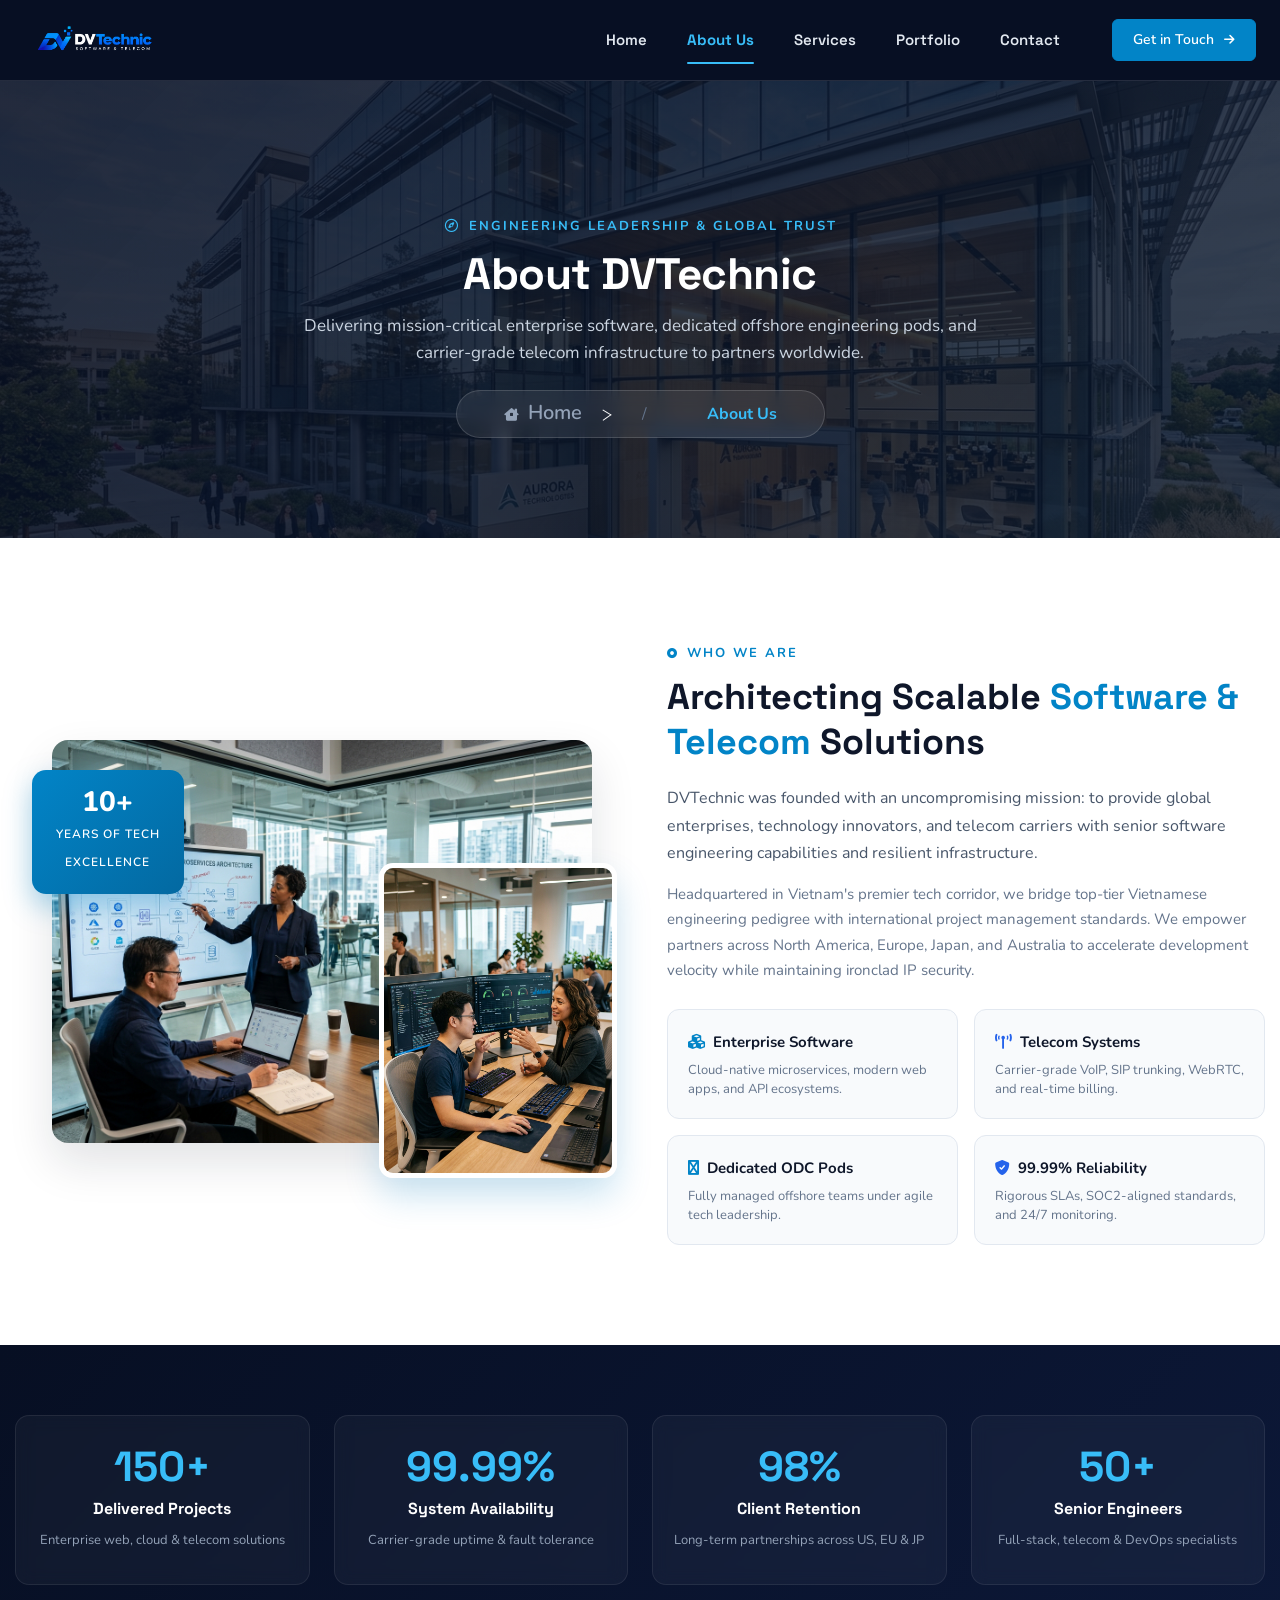
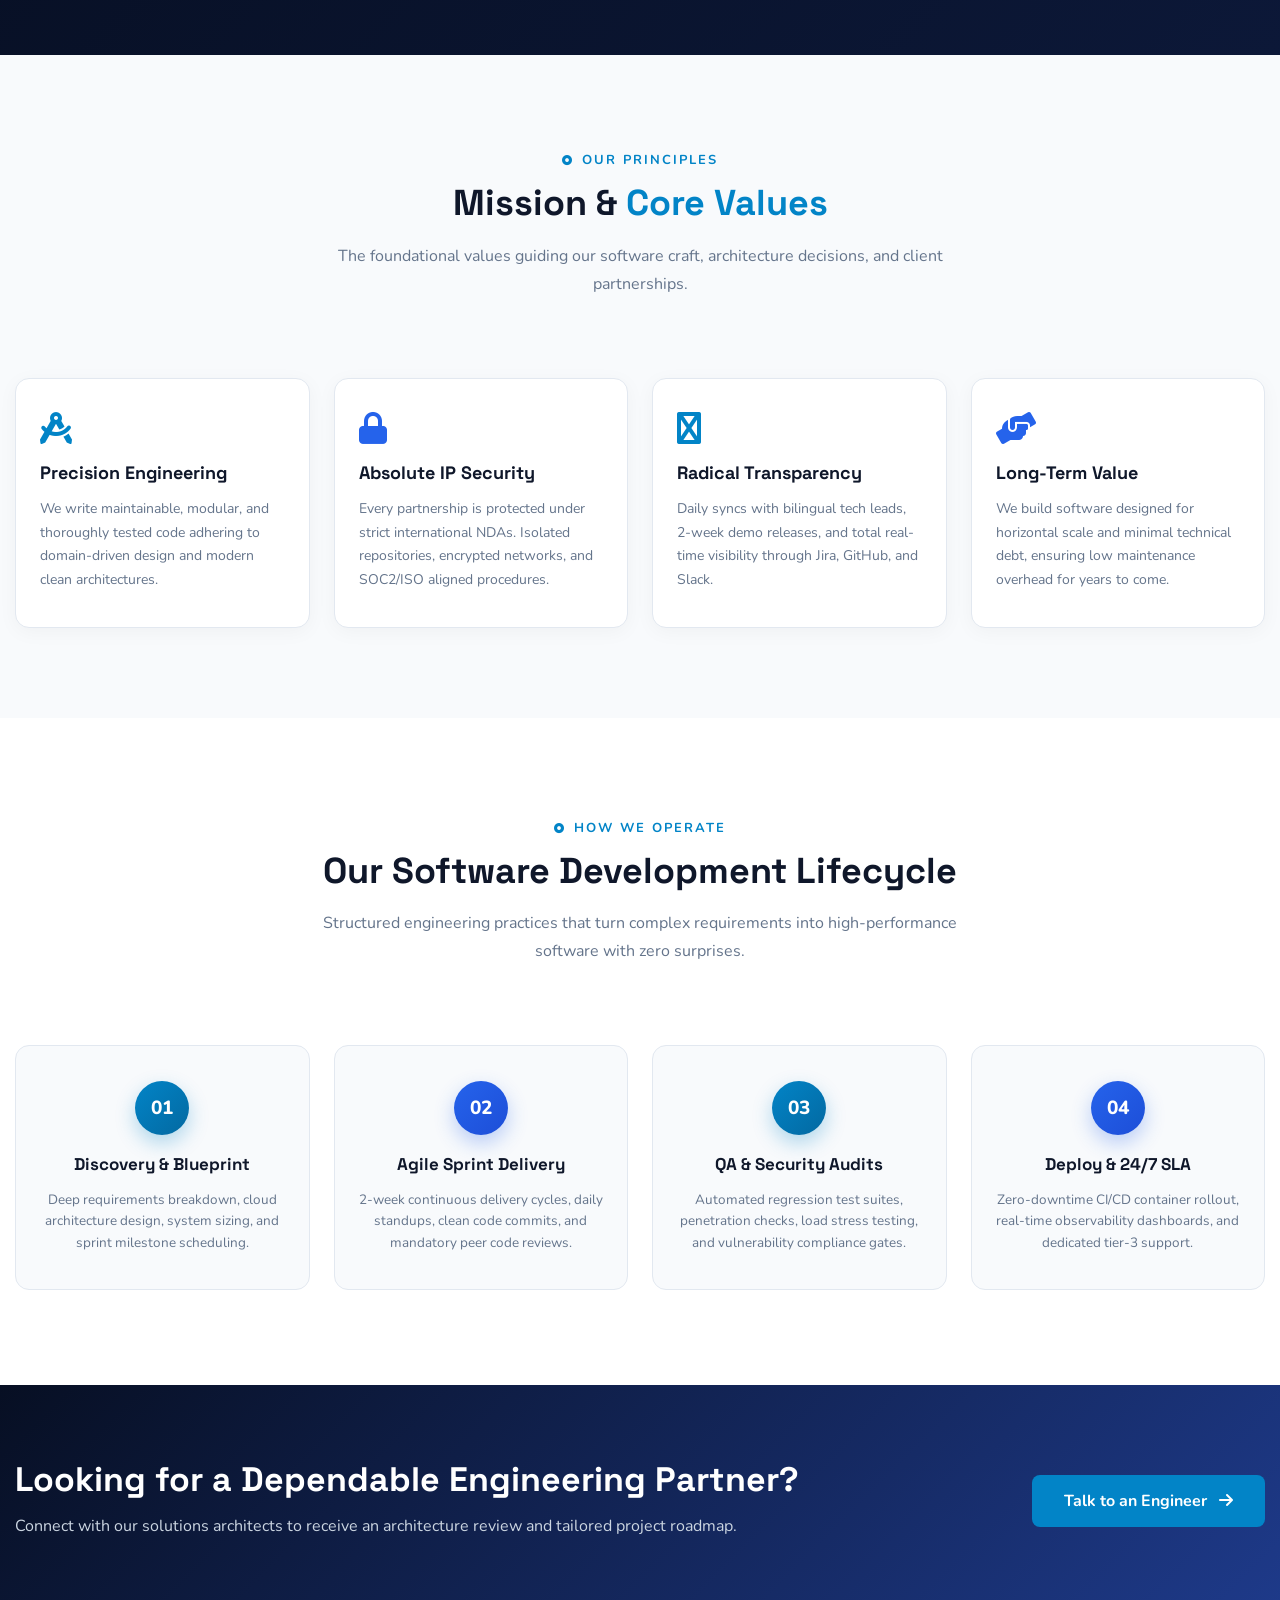
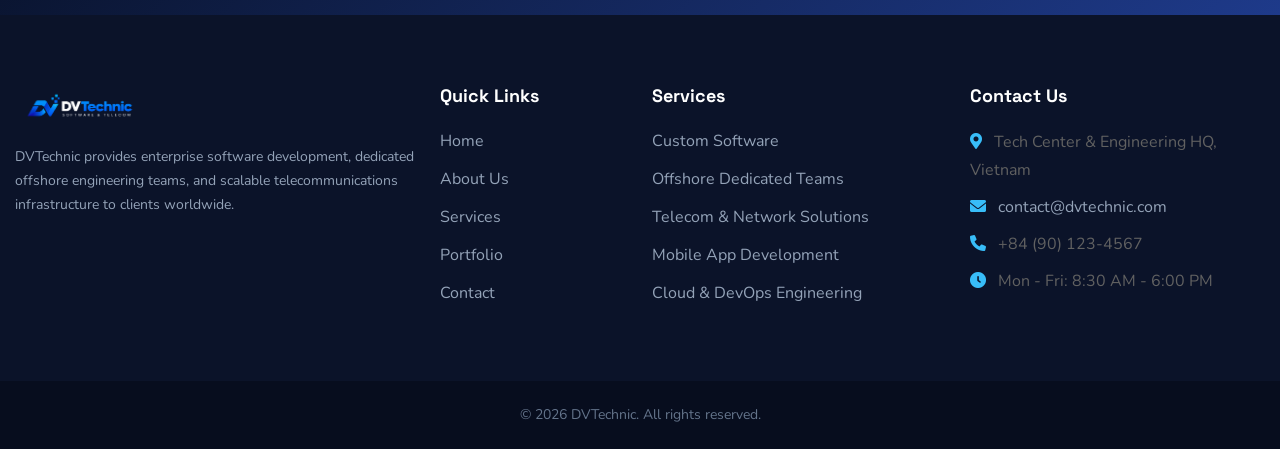
==== commit c49b59df: "style(about): remove colored border accents from feature and core value cards" ====
--- a/about.html
+++ b/about.html
@@ -188,7 +188,7 @@
 							<!-- Feature Matrix -->
 							<div class="row g-3">
 								<div class="col-sm-6">
-									<div style="background: #f8fafc; padding: 16px 18px; border-radius: 10px; border-left: 3px solid #0284c7; height: 100%;">
+									<div style="background: #f8fafc; padding: 18px 20px; border-radius: 12px; border: 1px solid #e2e8f0; height: 100%;">
 										<div style="font-weight: 700; color: #0f172a; font-size: 15px; display: flex; align-items: center; gap: 8px; margin-bottom: 5px;">
 											<i class="fa-solid fa-cubes" style="color: #0284c7;"></i> Enterprise Software
 										</div>
@@ -196,7 +196,7 @@
 									</div>
 								</div>
 								<div class="col-sm-6">
-									<div style="background: #f8fafc; padding: 16px 18px; border-radius: 10px; border-left: 3px solid #2563eb; height: 100%;">
+									<div style="background: #f8fafc; padding: 18px 20px; border-radius: 12px; border: 1px solid #e2e8f0; height: 100%;">
 										<div style="font-weight: 700; color: #0f172a; font-size: 15px; display: flex; align-items: center; gap: 8px; margin-bottom: 5px;">
 											<i class="fa-solid fa-tower-broadcast" style="color: #2563eb;"></i> Telecom Systems
 										</div>
@@ -204,7 +204,7 @@
 									</div>
 								</div>
 								<div class="col-sm-6">
-									<div style="background: #f8fafc; padding: 16px 18px; border-radius: 10px; border-left: 3px solid #0284c7; height: 100%;">
+									<div style="background: #f8fafc; padding: 18px 20px; border-radius: 12px; border: 1px solid #e2e8f0; height: 100%;">
 										<div style="font-weight: 700; color: #0f172a; font-size: 15px; display: flex; align-items: center; gap: 8px; margin-bottom: 5px;">
 											<i class="fa-solid fa-people-group" style="color: #0284c7;"></i> Dedicated ODC Pods
 										</div>
@@ -212,7 +212,7 @@
 									</div>
 								</div>
 								<div class="col-sm-6">
-									<div style="background: #f8fafc; padding: 16px 18px; border-radius: 10px; border-left: 3px solid #2563eb; height: 100%;">
+									<div style="background: #f8fafc; padding: 18px 20px; border-radius: 12px; border: 1px solid #e2e8f0; height: 100%;">
 										<div style="font-weight: 700; color: #0f172a; font-size: 15px; display: flex; align-items: center; gap: 8px; margin-bottom: 5px;">
 											<i class="fa-solid fa-shield-check" style="color: #2563eb;"></i> 99.99% Reliability
 										</div>
@@ -281,7 +281,7 @@
 
 				<div class="row g-4">
 					<div class="col-lg-3 col-md-6">
-						<div style="background: #ffffff; padding: 35px 24px; border-radius: 14px; height: 100%; box-shadow: 0 4px 20px rgba(0,0,0,0.04); border-top: 4px solid #0284c7; transition: transform 0.3s ease;">
+						<div style="background: #ffffff; padding: 35px 24px; border-radius: 14px; height: 100%; box-shadow: 0 4px 20px rgba(0,0,0,0.04); border: 1px solid #e2e8f0; transition: transform 0.3s ease;">
 							<div style="font-size: 32px; color: #0284c7; margin-bottom: 16px;"><i class="fa-solid fa-compass-drafting"></i></div>
 							<h4 style="font-weight: 700; color: #0f172a; font-size: 18px; margin-bottom: 12px;">Precision Engineering</h4>
 							<p style="color: #64748b; font-size: 14px; line-height: 1.7; margin: 0;">We write maintainable, modular, and thoroughly tested code adhering to domain-driven design and modern clean architectures.</p>
@@ -289,7 +289,7 @@
 					</div>
 
 					<div class="col-lg-3 col-md-6">
-						<div style="background: #ffffff; padding: 35px 24px; border-radius: 14px; height: 100%; box-shadow: 0 4px 20px rgba(0,0,0,0.04); border-top: 4px solid #2563eb; transition: transform 0.3s ease;">
+						<div style="background: #ffffff; padding: 35px 24px; border-radius: 14px; height: 100%; box-shadow: 0 4px 20px rgba(0,0,0,0.04); border: 1px solid #e2e8f0; transition: transform 0.3s ease;">
 							<div style="font-size: 32px; color: #2563eb; margin-bottom: 16px;"><i class="fa-solid fa-lock"></i></div>
 							<h4 style="font-weight: 700; color: #0f172a; font-size: 18px; margin-bottom: 12px;">Absolute IP Security</h4>
 							<p style="color: #64748b; font-size: 14px; line-height: 1.7; margin: 0;">Every partnership is protected under strict international NDAs. Isolated repositories, encrypted networks, and SOC2/ISO aligned procedures.</p>
@@ -297,7 +297,7 @@
 					</div>
 
 					<div class="col-lg-3 col-md-6">
-						<div style="background: #ffffff; padding: 35px 24px; border-radius: 14px; height: 100%; box-shadow: 0 4px 20px rgba(0,0,0,0.04); border-top: 4px solid #0284c7; transition: transform 0.3s ease;">
+						<div style="background: #ffffff; padding: 35px 24px; border-radius: 14px; height: 100%; box-shadow: 0 4px 20px rgba(0,0,0,0.04); border: 1px solid #e2e8f0; transition: transform 0.3s ease;">
 							<div style="font-size: 32px; color: #0284c7; margin-bottom: 16px;"><i class="fa-solid fa-users-viewfinder"></i></div>
 							<h4 style="font-weight: 700; color: #0f172a; font-size: 18px; margin-bottom: 12px;">Radical Transparency</h4>
 							<p style="color: #64748b; font-size: 14px; line-height: 1.7; margin: 0;">Daily syncs with bilingual tech leads, 2-week demo releases, and total real-time visibility through Jira, GitHub, and Slack.</p>
@@ -305,7 +305,7 @@
 					</div>
 
 					<div class="col-lg-3 col-md-6">
-						<div style="background: #ffffff; padding: 35px 24px; border-radius: 14px; height: 100%; box-shadow: 0 4px 20px rgba(0,0,0,0.04); border-top: 4px solid #2563eb; transition: transform 0.3s ease;">
+						<div style="background: #ffffff; padding: 35px 24px; border-radius: 14px; height: 100%; box-shadow: 0 4px 20px rgba(0,0,0,0.04); border: 1px solid #e2e8f0; transition: transform 0.3s ease;">
 							<div style="font-size: 32px; color: #2563eb; margin-bottom: 16px;"><i class="fa-solid fa-handshake-angle"></i></div>
 							<h4 style="font-weight: 700; color: #0f172a; font-size: 18px; margin-bottom: 12px;">Long-Term Value</h4>
 							<p style="color: #64748b; font-size: 14px; line-height: 1.7; margin: 0;">We build software designed for horizontal scale and minimal technical debt, ensuring low maintenance overhead for years to come.</p>
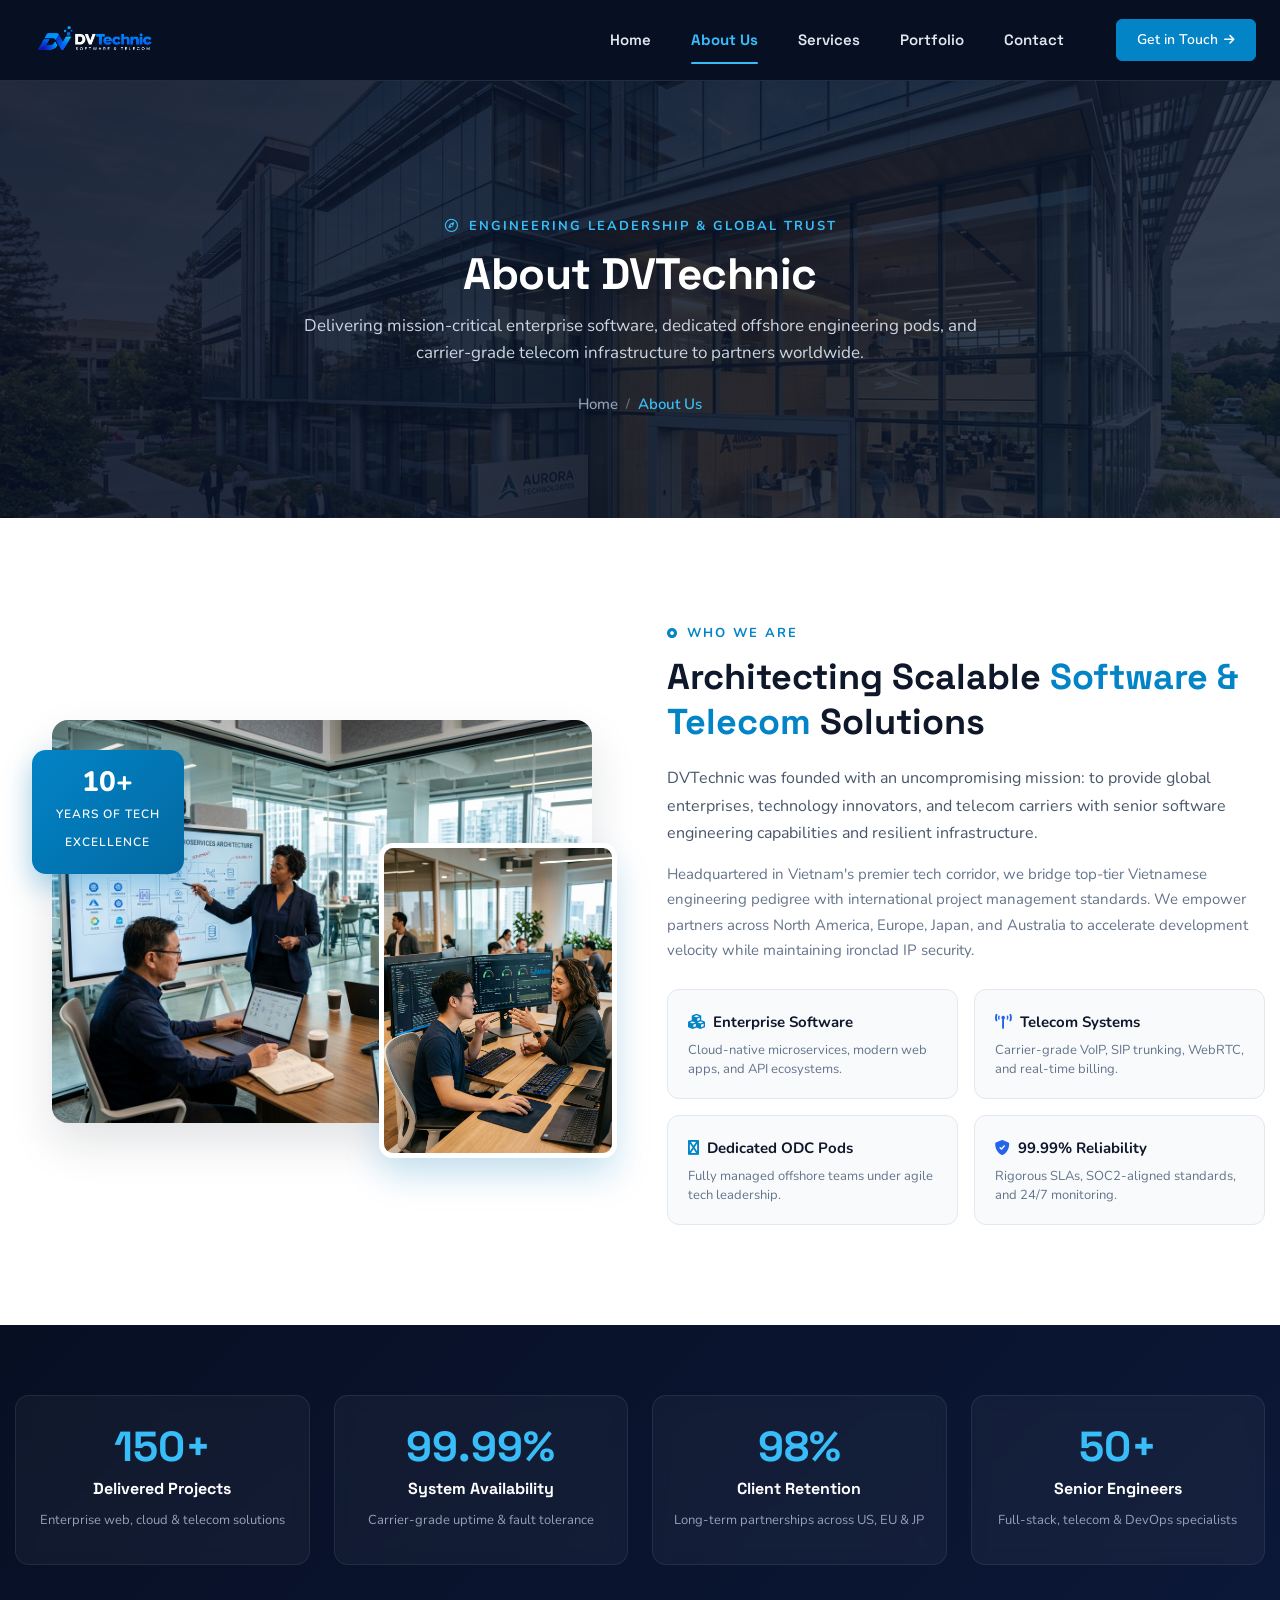
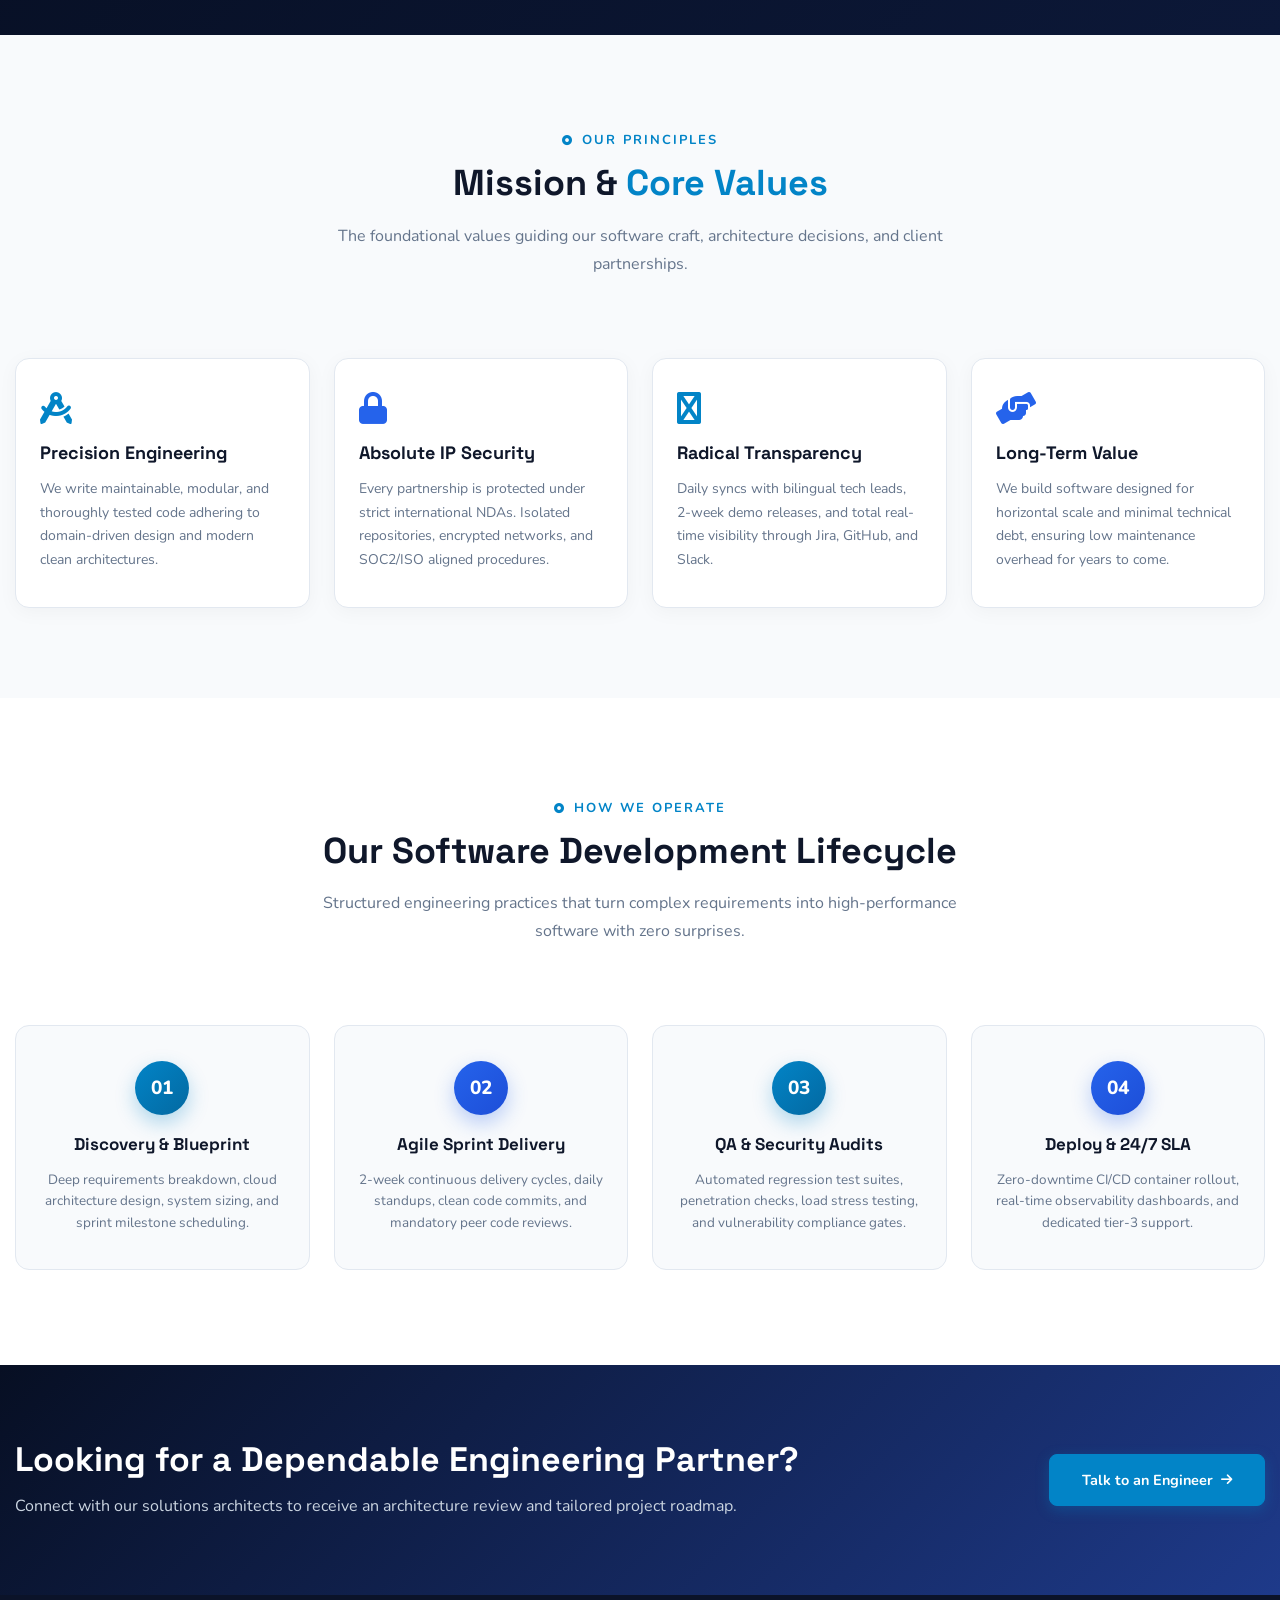
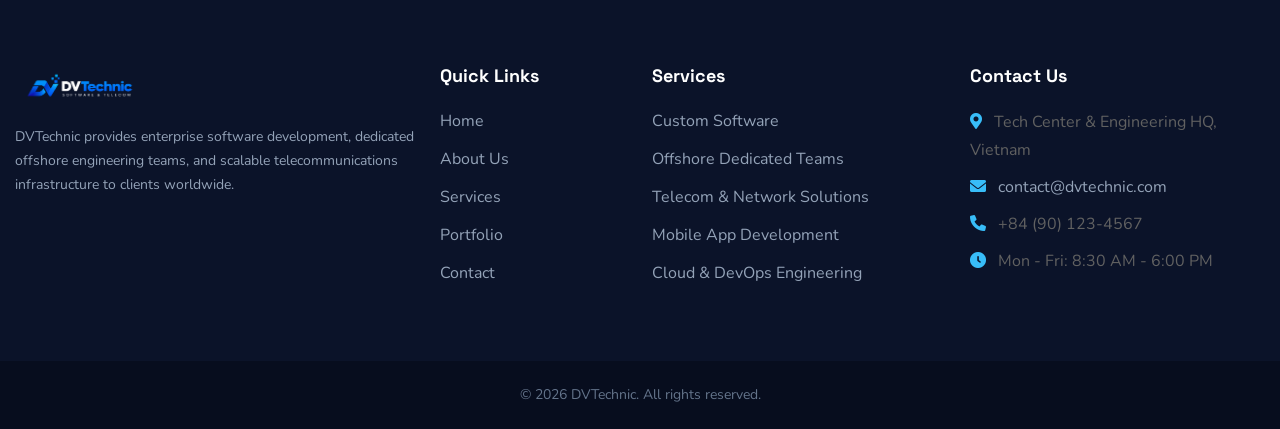
==== commit 21191e22: "feat(breadcrumb): simplify breadcrumb navigation across all sub-pages" ====
--- a/about.html
+++ b/about.html
@@ -131,10 +131,10 @@
 							</div>
 							<h1 style="color: #ffffff; font-size: 44px; font-weight: 800; letter-spacing: -0.5px; margin-bottom: 16px; font-family: var(--title-font);">About DVTechnic</h1>
 							<p style="color: #cbd5e1; font-size: 17px; max-width: 680px; margin: 0 auto 24px; line-height: 1.6;">Delivering mission-critical enterprise software, dedicated offshore engineering pods, and carrier-grade telecom infrastructure to partners worldwide.</p>
-							<ul style="display: inline-flex; align-items: center; gap: 10px; background: rgba(255, 255, 255, 0.08); backdrop-filter: blur(8px); padding: 8px 22px; border-radius: 30px; border: 1px solid rgba(255, 255, 255, 0.15); list-style: none; margin: 0;">
-								<li><a href="index.html" style="color: #94a3b8; font-weight: 600; text-decoration: none; transition: color 0.3s ease;"><i class="fa-solid fa-house" style="font-size: 13px; margin-right: 4px;"></i> Home</a></li>
-								<li style="color: #64748b;">/</li>
-								<li style="color: #38bdf8; font-weight: 700;">About Us</li>
+							<ul class="breadcumb-nav" style="display: inline-flex; align-items: center; gap: 8px; list-style: none; margin: 0; padding: 0;">
+								<li><a href="index.html" style="color: #94a3b8; font-weight: 500; font-size: 15px; text-decoration: none; transition: color 0.2s ease;">Home</a></li>
+								<li style="color: rgba(255, 255, 255, 0.4); font-size: 13px;">/</li>
+								<li style="color: #38bdf8; font-weight: 600; font-size: 15px;">About Us</li>
 							</ul>
 						</div>
 					</div>
--- a/css/style.css
+++ b/css/style.css
@@ -2265,6 +2265,63 @@
     padding: 10px 25px 10px 0;
   }
 }
+
+/* === Global Theme Button Styles === */
+.theme-btn,
+.theme-btn.btn-style-one {
+  display: inline-flex;
+  align-items: center;
+  justify-content: center;
+  gap: 8px;
+  font-family: var(--text-font, inherit);
+  color: #ffffff !important;
+  background-color: #0284c7;
+  padding: 13px 28px;
+  font-weight: 700;
+  font-size: 14.5px;
+  border-radius: 9px;
+  position: relative;
+  z-index: 1;
+  transition: all 250ms ease;
+  border: 1px solid #0284c7;
+  line-height: 1.4;
+  text-decoration: none !important;
+  box-shadow: 0 4px 14px rgba(2, 132, 199, 0.3);
+  cursor: pointer;
+}
+.theme-btn .btn-title,
+.theme-btn span,
+.theme-btn i {
+  color: #ffffff !important;
+  display: inline-flex;
+  align-items: center;
+}
+.theme-btn i {
+  margin-left: 6px;
+  font-size: 13px;
+  transition: transform 200ms ease;
+}
+.theme-btn:hover {
+  background-color: #0369a1 !important;
+  color: #ffffff !important;
+  border-color: #0369a1 !important;
+  transform: translateY(-2px);
+  box-shadow: 0 6px 20px rgba(2, 132, 199, 0.45);
+}
+.theme-btn:hover i {
+  transform: translateX(3px);
+}
+.theme-btn.btn-style-blue {
+  background-color: #2563eb !important;
+  border-color: #2563eb !important;
+  box-shadow: 0 4px 14px rgba(37, 99, 235, 0.35);
+}
+.theme-btn.btn-style-blue:hover {
+  background-color: #1d4ed8 !important;
+  border-color: #1d4ed8 !important;
+  box-shadow: 0 6px 20px rgba(37, 99, 235, 0.45);
+}
+
 .main-header .header-lower .outer-box .theme-btn {
   display: inline-flex;
   align-items: center;
@@ -8483,53 +8540,56 @@
   margin-top: 15px;
 }
 .contact-section .contact-form-box .contact-form button {
-  display: inline-block;
-  font-family: var(--text-font);
-  color: var(--theme-color-white);
-  background-color: var(--theme-color2);
-  padding: 15px 40px;
-  font-weight: 500;
-  font-size: 18px;
-  border-radius: 45px;
+  display: inline-flex;
+  align-items: center;
+  justify-content: center;
+  gap: 10px;
+  font-family: var(--text-font, inherit);
+  color: #ffffff !important;
+  background: linear-gradient(135deg, #0284c7 0%, #0369a1 100%) !important;
+  padding: 14px 34px;
+  font-weight: 700;
+  font-size: 15px;
+  border-radius: 9px;
+  border: none;
   position: relative;
   z-index: 1;
-  transition: all 300ms ease;
+  transition: all 250ms ease;
+  box-shadow: 0 4px 14px rgba(2, 132, 199, 0.35);
+  cursor: pointer;
+  line-height: 1.4;
+}
+.contact-section .contact-form-box .contact-form button .btn-title {
+  display: inline-flex;
+  align-items: center;
+  gap: 8px;
+  color: #ffffff !important;
 }
 .contact-section .contact-form-box .contact-form button i {
-  display: inline-block;
-  right: -56px;
-  font-size: 16px;
-  font-weight: 400;
-  top: 2px;
-  height: 56px;
-  width: 56px;
-  line-height: 56px;
-  text-align: center;
-  border-radius: 100%;
-  position: absolute;
-  background: var(--theme-color2);
-  transition: all 300ms ease;
-  transform: rotate(-45deg);
+  position: static;
+  width: auto;
+  height: auto;
+  line-height: 1;
+  background: none !important;
+  border-radius: 0;
+  transform: none;
+  font-size: 14px;
+  color: #ffffff !important;
+  transition: transform 200ms ease;
+  margin-left: 6px;
 }
 .contact-section .contact-form-box .contact-form button::after {
-  position: absolute;
-  content: "";
-  width: 0;
-  height: 100%;
-  left: 50%;
-  top: 0;
-  background: var(--theme-color1);
-  z-index: -1;
-  border-radius: 45px;
-  transition: all 300ms ease;
-}
-.contact-section .contact-form-box .contact-form button:hover::after {
-  width: 100%;
-  left: 0;
+  display: none;
+}
+.contact-section .contact-form-box .contact-form button:hover {
+  background: linear-gradient(135deg, #0369a1 0%, #075985 100%) !important;
+  transform: translateY(-2px);
+  box-shadow: 0 6px 20px rgba(2, 132, 199, 0.5);
+  color: #ffffff !important;
 }
 .contact-section .contact-form-box .contact-form button:hover i {
-  background: var(--theme-color1);
-  transform: rotate(0deg);
+  background: none !important;
+  transform: translateX(4px);
 }
 
 /*** 
@@ -10141,37 +10201,54 @@
   color: var(--theme-color-white);
   margin: 0 0 15px;
 }
+.breadcumb-area .breadcumb-content ul {
+  display: inline-flex;
+  align-items: center;
+  justify-content: center;
+  list-style: none;
+  padding: 0;
+  margin: 0;
+  background: transparent !important;
+  border: none !important;
+  box-shadow: none !important;
+  backdrop-filter: none !important;
+  -webkit-backdrop-filter: none !important;
+  gap: 8px;
+}
 .breadcumb-area .breadcumb-content ul li {
-  display: inline-block;
-  margin: 0 25px;
-  color: var(--theme-color-white);
+  display: inline-flex;
+  align-items: center;
+  margin: 0;
+  font-size: 14.5px;
+  font-weight: 500;
+  color: #94a3b8;
 }
 .breadcumb-area .breadcumb-content ul li a {
-  display: inline-block;
-  font-size: 20px;
-  color: var(--theme-color-white);
-  font-weight: 400;
-  position: relative;
-}
-.breadcumb-area .breadcumb-content ul li a::before {
-  position: absolute;
-  content: "";
-  width: 10px;
-  height: 1px;
-  right: -30px;
-  top: 13px;
-  background: var(--theme-color-white);
-  transform: rotate(31deg);
-}
+  display: inline-flex;
+  align-items: center;
+  font-size: 14.5px;
+  color: #94a3b8;
+  font-weight: 500;
+  position: static;
+  text-decoration: none;
+  transition: color 200ms ease;
+}
+.breadcumb-area .breadcumb-content ul li a:hover {
+  color: #38bdf8;
+}
+.breadcumb-area .breadcumb-content ul li a::before,
 .breadcumb-area .breadcumb-content ul li a::after {
-  position: absolute;
-  content: "";
-  width: 10px;
-  height: 1px;
-  right: -30px;
-  top: 18px;
-  background: var(--theme-color-white);
-  transform: rotate(-35deg);
+  display: none !important;
+}
+.breadcumb-area .breadcumb-content ul li.separator {
+  color: rgba(255, 255, 255, 0.4);
+  font-size: 13px;
+  padding: 0 2px;
+}
+.breadcumb-area .breadcumb-content ul li.active,
+.breadcumb-area .breadcumb-content ul li:last-child {
+  color: #38bdf8;
+  font-weight: 600;
 }
 
 .blog-single-box-grid {
@@ -10991,4 +11068,279 @@
   transform: translateY(-2px);
 }
 
+/* === DVTechnic Portfolio & Case Studies Component Styles === */
+.portfolio-metrics-bar {
+  background: #ffffff;
+  border-bottom: 1px solid #e2e8f0;
+  box-shadow: 0 4px 20px rgba(15, 23, 42, 0.04);
+  padding: 32px 0;
+}
+.portfolio-metric-item {
+  display: flex;
+  align-items: center;
+  gap: 16px;
+  padding: 8px 12px;
+}
+.portfolio-metric-icon {
+  width: auto;
+  height: auto;
+  background: transparent;
+  border: none;
+  border-radius: 0;
+  color: #0284c7;
+  display: inline-flex;
+  align-items: center;
+  justify-content: center;
+  font-size: 32px;
+  flex-shrink: 0;
+  line-height: 1;
+}
+.portfolio-metric-content .num {
+  font-size: 26px;
+  font-weight: 800;
+  color: #0f172a;
+  line-height: 1.1;
+  margin-bottom: 4px;
+}
+.portfolio-metric-content .lbl {
+  font-size: 13px;
+  color: #64748b;
+  font-weight: 500;
+  line-height: 1.3;
+}
+
+/* Flagship Spotlight Card */
+.flagship-card {
+  background: #ffffff;
+  border: 1px solid #f1f5f9;
+  border-radius: 16px;
+  padding: 40px;
+  box-shadow: 0 8px 30px rgba(15, 23, 42, 0.04);
+  margin-bottom: 60px;
+  position: relative;
+  overflow: hidden;
+}
+.flagship-badge {
+  display: inline-flex;
+  align-items: center;
+  gap: 8px;
+  background: transparent;
+  color: #0284c7;
+  border: none;
+  padding: 0;
+  border-radius: 0;
+  font-size: 13px;
+  font-weight: 700;
+  letter-spacing: 0.8px;
+  text-transform: uppercase;
+  margin-bottom: 14px;
+}
+.flagship-badge i {
+  font-size: 15px;
+  color: #0284c7;
+}
+.flagship-title {
+  font-size: 28px;
+  font-weight: 800;
+  color: #0f172a;
+  line-height: 1.25;
+  margin-bottom: 14px;
+}
+.flagship-desc {
+  color: #475569;
+  font-size: 15px;
+  line-height: 1.7;
+  margin-bottom: 22px;
+}
+.flagship-metrics-grid {
+  display: grid;
+  grid-template-columns: repeat(3, 1fr);
+  gap: 16px;
+  margin-bottom: 24px;
+}
+.flagship-metric-box {
+  background: transparent;
+  border: none;
+  border-left: 2px solid #0284c7;
+  border-radius: 0;
+  padding: 2px 0 2px 14px;
+  text-align: left;
+}
+.flagship-metric-box .val {
+  font-size: 19px;
+  font-weight: 800;
+  color: #0284c7;
+  margin-bottom: 2px;
+  line-height: 1.1;
+}
+.flagship-metric-box .label {
+  font-size: 12px;
+  color: #64748b;
+  font-weight: 600;
+}
+
+/* Portfolio Filter Tabs */
+.portfolio-filter-tabs {
+  display: flex;
+  flex-wrap: wrap;
+  justify-content: center;
+  gap: 10px;
+  margin-bottom: 45px;
+}
+.portfolio-filter-btn {
+  background: #ffffff;
+  color: #475569;
+  border: 1px solid #e2e8f0;
+  padding: 9px 22px;
+  border-radius: 25px;
+  font-size: 13.5px;
+  font-weight: 600;
+  cursor: pointer;
+  transition: all 200ms ease;
+  display: inline-flex;
+  align-items: center;
+  gap: 8px;
+}
+.portfolio-filter-btn:hover {
+  background: #f8fafc;
+  color: #0f172a;
+  border-color: #cbd5e1;
+}
+.portfolio-filter-btn.active {
+  background: #0284c7 !important;
+  color: #ffffff !important;
+  border-color: #0284c7 !important;
+  box-shadow: 0 4px 14px rgba(2, 132, 199, 0.25);
+}
+
+/* Portfolio Case Study Card */
+.portfolio-case-card {
+  background: #ffffff;
+  border: 1px solid #f1f5f9;
+  border-radius: 12px;
+  overflow: hidden;
+  height: 100%;
+  display: flex;
+  flex-direction: column;
+  box-shadow: 0 4px 20px rgba(15, 23, 42, 0.04);
+  transition: all 250ms cubic-bezier(0.16, 1, 0.3, 1);
+}
+.portfolio-case-card:hover {
+  transform: translateY(-4px);
+  border-color: #e2e8f0;
+  box-shadow: 0 14px 35px rgba(15, 23, 42, 0.08);
+}
+.portfolio-thumb-wrap {
+  position: relative;
+  height: 220px;
+  overflow: hidden;
+  background: #0b1329;
+}
+.portfolio-thumb-wrap img {
+  width: 100%;
+  height: 100%;
+  object-fit: cover;
+  display: block;
+  transition: transform 400ms ease;
+}
+.portfolio-case-card:hover .portfolio-thumb-wrap img {
+  transform: scale(1.03);
+}
+.portfolio-badge-float {
+  position: absolute;
+  top: 12px;
+  left: 12px;
+  background: rgba(15, 23, 42, 0.72);
+  backdrop-filter: blur(4px);
+  color: #f8fafc;
+  border: none !important;
+  padding: 3px 8px;
+  border-radius: 4px;
+  font-size: 11px;
+  font-weight: 600;
+  text-transform: uppercase;
+  letter-spacing: 0.5px;
+}
+.portfolio-content-wrap {
+  padding: 24px 22px;
+  display: flex;
+  flex-direction: column;
+  flex-grow: 1;
+}
+.portfolio-kpi-pill {
+  display: inline-flex;
+  align-items: center;
+  gap: 6px;
+  background: transparent;
+  color: #15803d;
+  border: none;
+  padding: 0;
+  border-radius: 0;
+  font-size: 12.5px;
+  font-weight: 700;
+  margin-bottom: 10px;
+}
+.portfolio-kpi-pill i {
+  color: #16a34a;
+  font-size: 13px;
+}
+.portfolio-title-text {
+  font-size: 19px;
+  font-weight: 800;
+  color: #0f172a;
+  line-height: 1.35;
+  margin-bottom: 10px;
+}
+.portfolio-title-text a {
+  color: #0f172a;
+  text-decoration: none;
+  transition: color 150ms ease;
+}
+.portfolio-title-text a:hover {
+  color: #0284c7;
+}
+.portfolio-desc-text {
+  font-size: 13.5px;
+  color: #64748b;
+  line-height: 1.65;
+  margin-bottom: 16px;
+  flex-grow: 1;
+}
+.portfolio-tech-tags {
+  display: flex;
+  flex-wrap: wrap;
+  gap: 6px;
+  margin-bottom: 20px;
+}
+.portfolio-tech-tag {
+  background: #f1f5f9;
+  color: #475569;
+  font-size: 11px;
+  font-weight: 600;
+  padding: 3px 8px;
+  border-radius: 4px;
+}
+.portfolio-action-row {
+  margin-top: auto;
+  border-top: 1px solid #f1f5f9;
+  padding-top: 16px;
+  display: flex;
+  align-items: center;
+  justify-content: space-between;
+}
+.portfolio-action-link {
+  color: #0284c7;
+  font-size: 13px;
+  font-weight: 700;
+  text-decoration: none;
+  display: inline-flex;
+  align-items: center;
+  gap: 6px;
+  transition: gap 150ms ease;
+}
+.portfolio-action-link:hover {
+  color: #0369a1;
+  gap: 9px;
+}
+
 /*# sourceMappingURL=style.css.map */
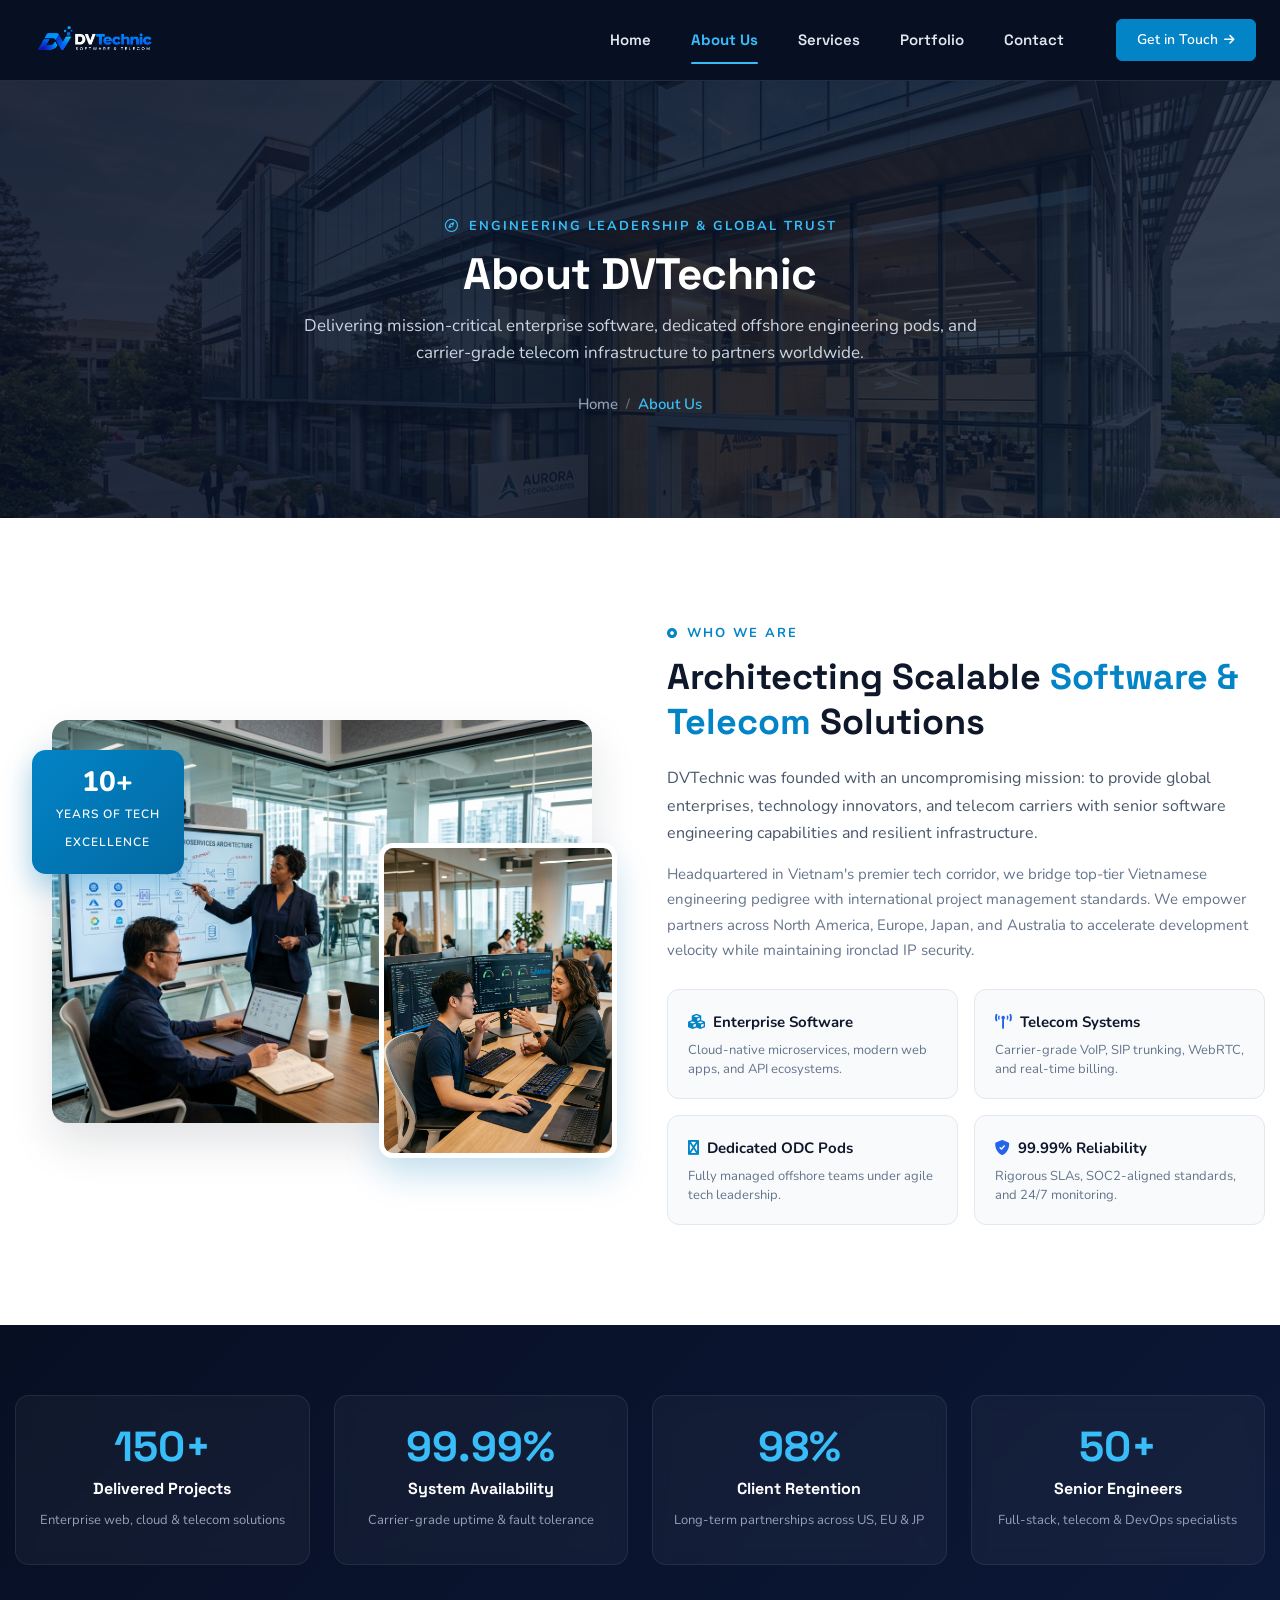
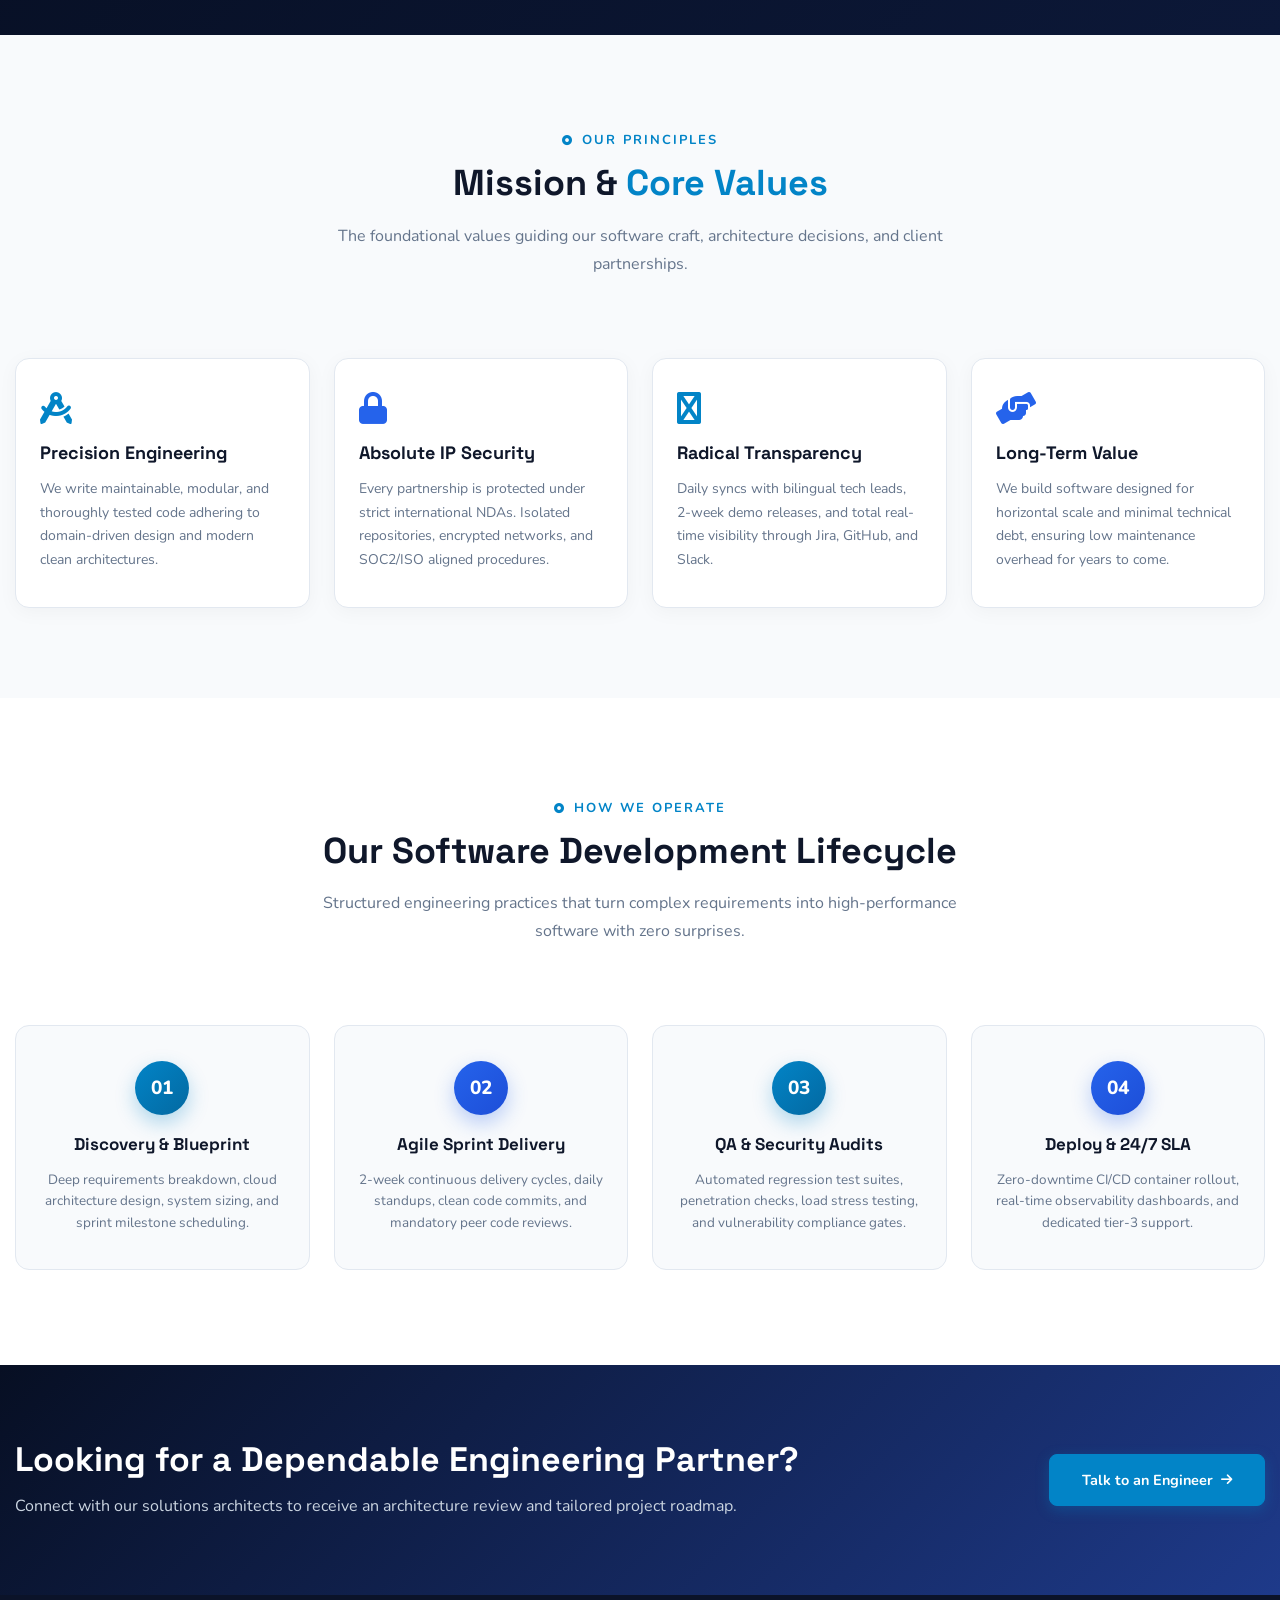
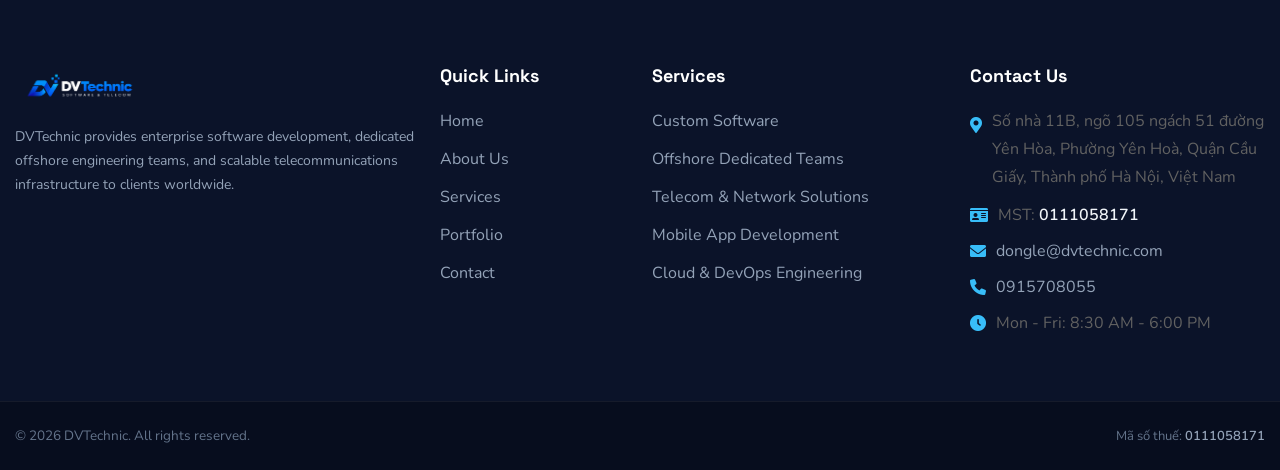
==== commit cfc60d48: "feat(footer): update corporate address, tax code (MST: 0111058171), phone (0915708055), and email ac" ====
--- a/about.html
+++ b/about.html
@@ -72,14 +72,14 @@
 							<div class="contact-info-box">
 								<i class="icon lnr-icon-phone-handset"></i>
 								<span class="title">Call Us</span>
-								<a href="tel:+84901234567">+84 (90) 123-4567</a>
+								<a href="tel:0915708055">0915708055</a>
 							</div>
 						</li>
 						<li>
 							<div class="contact-info-box">
 								<span class="icon lnr-icon-envelope1"></span>
 								<span class="title">Send Email</span>
-								<a href="mailto:contact@dvtechnic.com">contact@dvtechnic.com</a>
+								<a href="mailto:dongle@dvtechnic.com">dongle@dvtechnic.com</a>
 							</div>
 						</li>
 						<li>
@@ -436,11 +436,27 @@
 						<div class="col-xl-3 col-lg-4 col-md-6 col-sm-12 mb-4">
 							<div class="footer-widget-content">
 								<h3 class="footer-title" style="color: #ffffff; font-size: 18px; margin-bottom: 20px;">Contact Us</h3>
-								<div class="footer-content" style="color: #94a3b8; font-size: 14px;">
-									<p style="margin-bottom: 8px;"><i class="fa-solid fa-location-dot" style="color: #38bdf8; margin-right: 8px;"></i> Tech Center &amp; Engineering HQ, Vietnam</p>
-									<p style="margin-bottom: 8px;"><i class="fa-solid fa-envelope" style="color: #38bdf8; margin-right: 8px;"></i> <a href="mailto:contact@dvtechnic.com" style="color: #94a3b8;">contact@dvtechnic.com</a></p>
-									<p style="margin-bottom: 8px;"><i class="fa-solid fa-phone" style="color: #38bdf8; margin-right: 8px;"></i> +84 (90) 123-4567</p>
-									<p style="margin-bottom: 8px;"><i class="fa-solid fa-clock" style="color: #38bdf8; margin-right: 8px;"></i> Mon - Fri: 8:30 AM - 6:00 PM</p>
+								<div class="footer-content" style="color: #94a3b8; font-size: 13.5px; line-height: 1.6;">
+									<p style="margin-bottom: 10px; display: flex; align-items: flex-start; gap: 10px;">
+										<i class="fa-solid fa-location-dot" style="color: #38bdf8; margin-top: 4px; flex-shrink: 0;"></i>
+										<span>Số nhà 11B, ngõ 105 ngách 51 đường Yên Hòa, Phường Yên Hoà, Quận Cầu Giấy, Thành phố Hà Nội, Việt Nam</span>
+									</p>
+									<p style="margin-bottom: 8px; display: flex; align-items: center; gap: 10px;">
+										<i class="fa-solid fa-id-card" style="color: #38bdf8; flex-shrink: 0;"></i>
+										<span>MST: <strong style="color: #f1f5f9; font-weight: 600;">0111058171</strong></span>
+									</p>
+									<p style="margin-bottom: 8px; display: flex; align-items: center; gap: 10px;">
+										<i class="fa-solid fa-envelope" style="color: #38bdf8; flex-shrink: 0;"></i>
+										<a href="mailto:dongle@dvtechnic.com" style="color: #94a3b8; text-decoration: none; transition: color 0.2s ease;">dongle@dvtechnic.com</a>
+									</p>
+									<p style="margin-bottom: 8px; display: flex; align-items: center; gap: 10px;">
+										<i class="fa-solid fa-phone" style="color: #38bdf8; flex-shrink: 0;"></i>
+										<a href="tel:0915708055" style="color: #94a3b8; text-decoration: none; transition: color 0.2s ease;">0915708055</a>
+									</p>
+									<p style="margin-bottom: 0; display: flex; align-items: center; gap: 10px;">
+										<i class="fa-solid fa-clock" style="color: #38bdf8; flex-shrink: 0;"></i>
+										<span>Mon - Fri: 8:30 AM - 6:00 PM</span>
+									</p>
 								</div>
 							</div>
 						</div>
@@ -449,12 +465,17 @@
 			</div>
 
 			<!--Footer Bottom-->
-			<div class="footer-bottom" style="background-color: #070d1e; padding: 20px 0;">
+			<div class="footer-bottom" style="background-color: #070d1e; padding: 20px 0; border-top: 1px solid rgba(255, 255, 255, 0.06);">
 				<div class="auto-container">
-					<div class="row">
-						<div class="col-lg-12 text-center">
-							<div class="copyright-text" style="color: #64748b; font-size: 14px;">
+					<div class="row align-items-center">
+						<div class="col-md-6 text-center text-md-start mb-2 mb-md-0">
+							<div class="copyright-text" style="color: #64748b; font-size: 13.5px;">
 								&copy; 2026 DVTechnic. All rights reserved.
+							</div>
+						</div>
+						<div class="col-md-6 text-center text-md-end">
+							<div style="color: #64748b; font-size: 13px;">
+								Mã số thuế: <strong style="color: #94a3b8; font-weight: 600;">0111058171</strong>
 							</div>
 						</div>
 					</div>
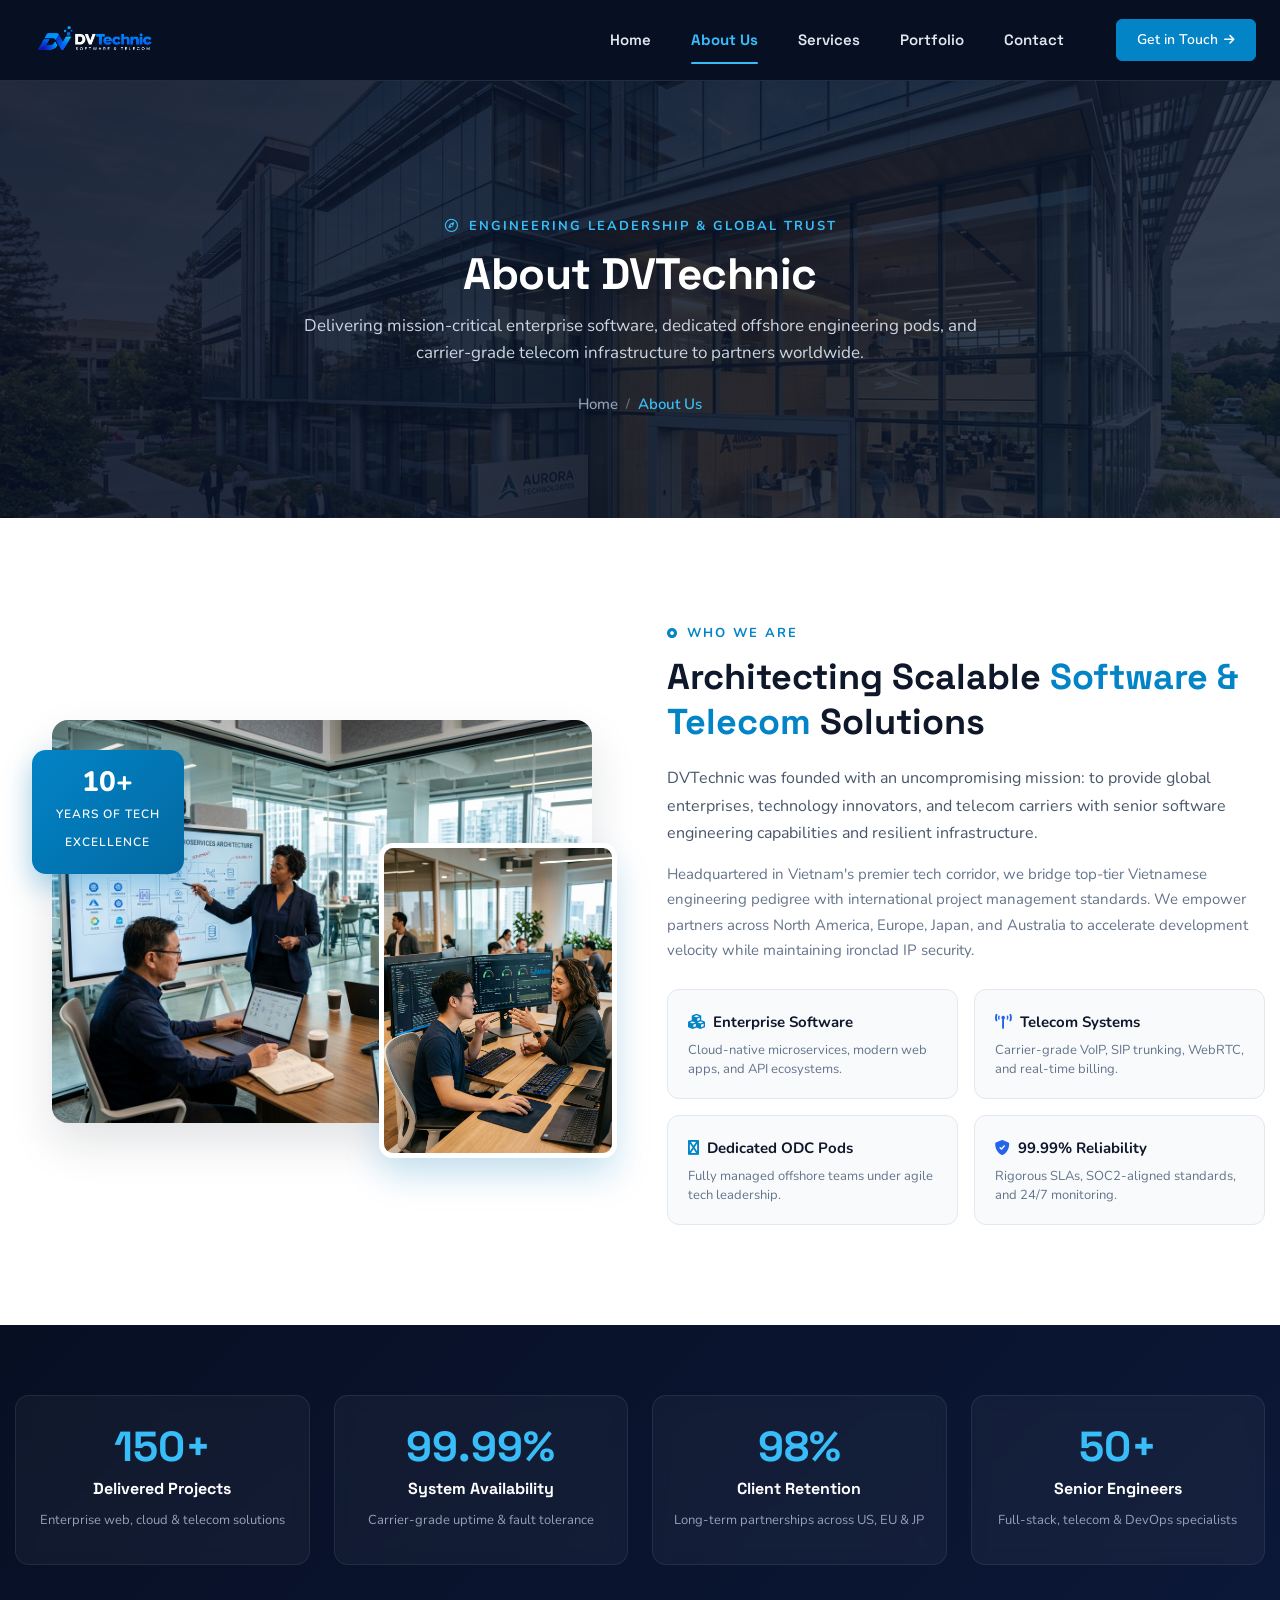
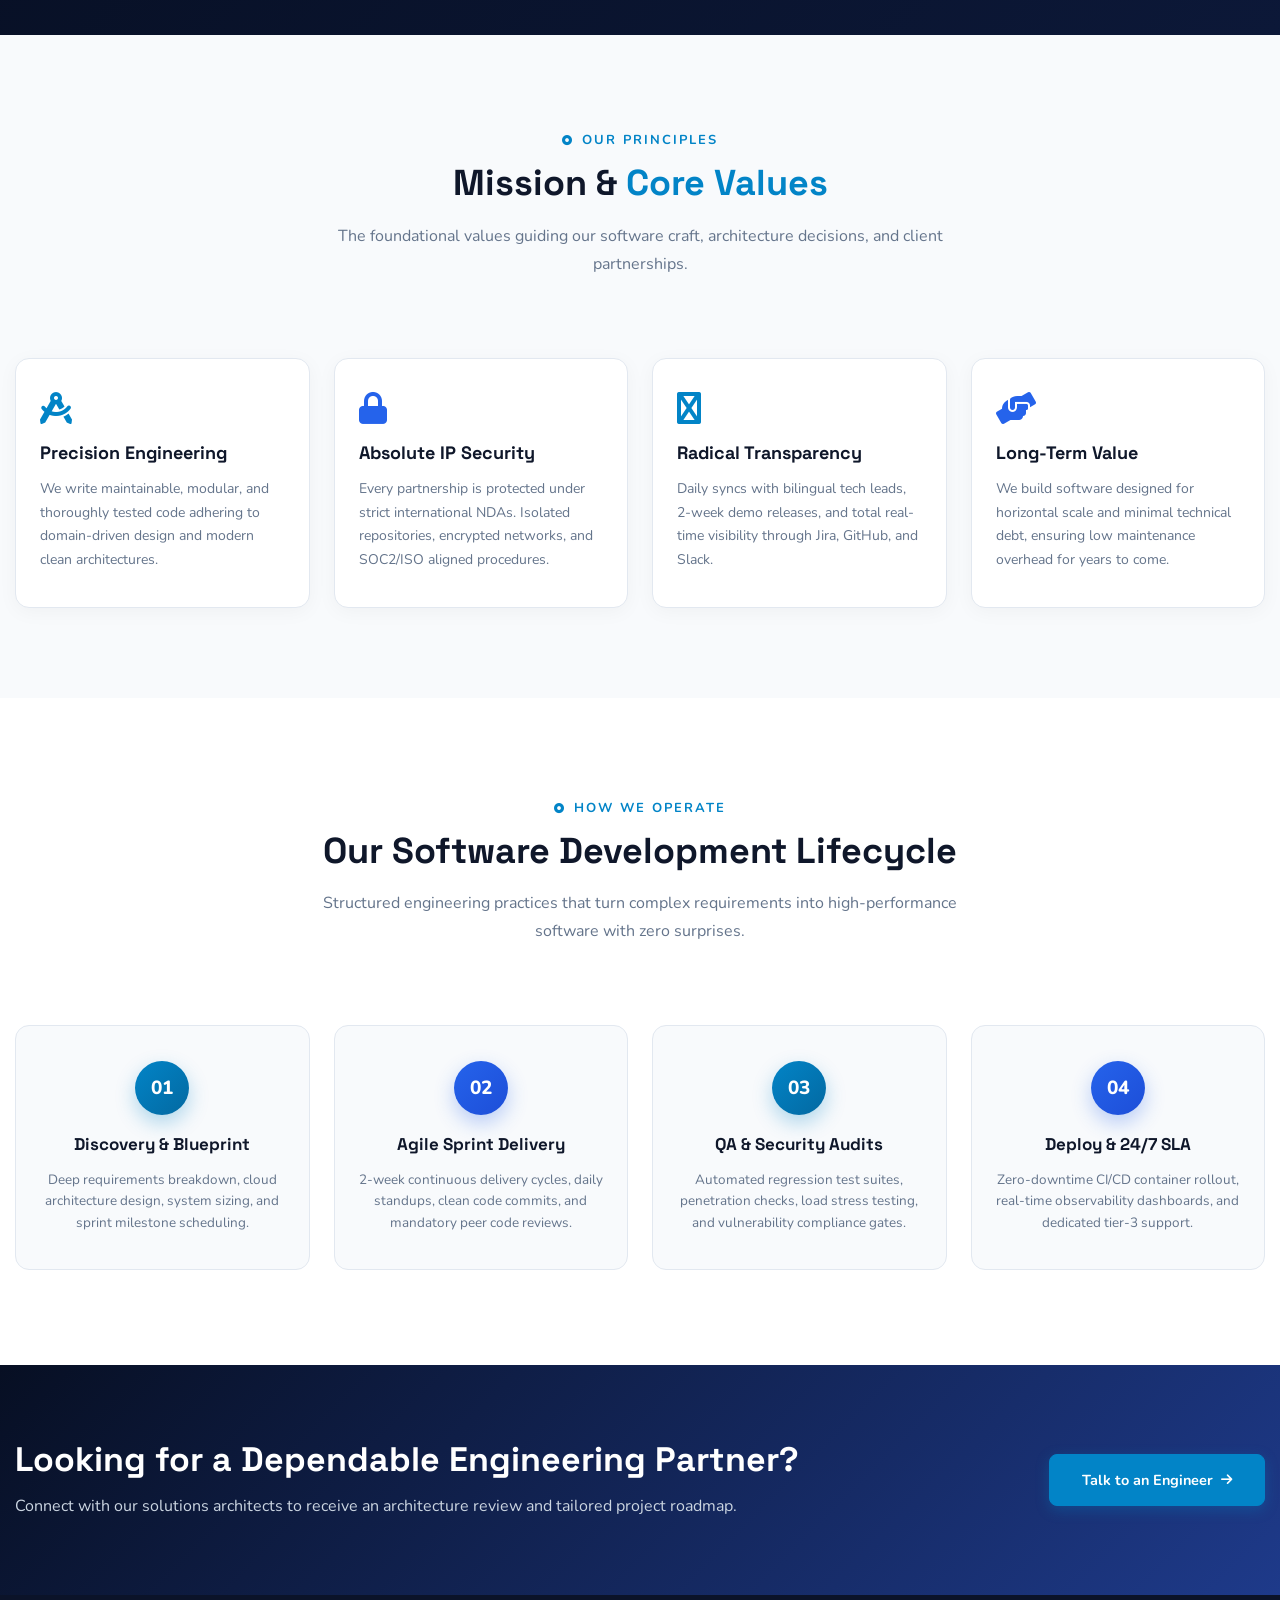
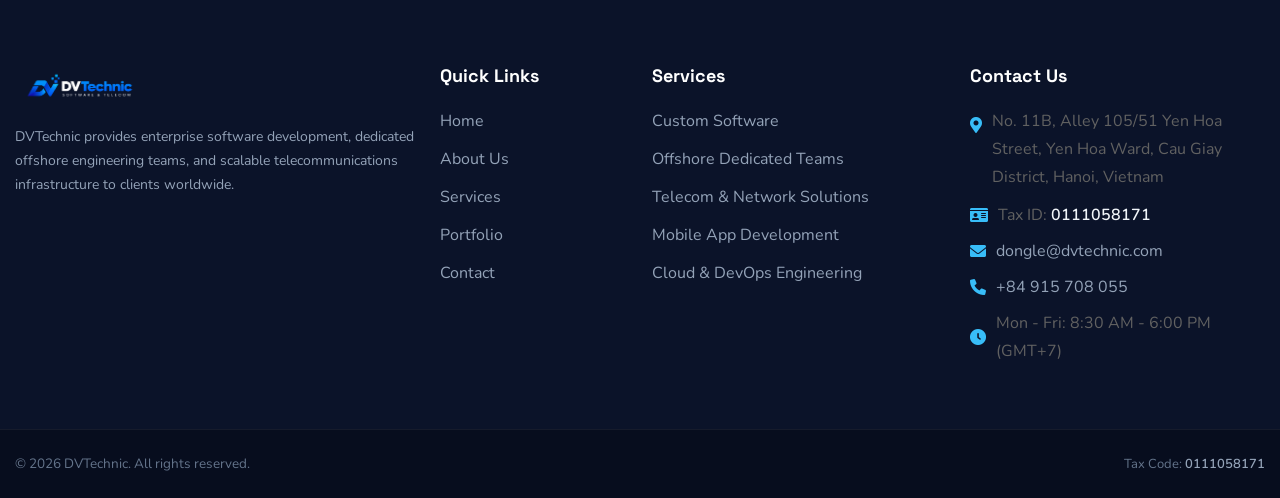
==== commit f1a50c06: "feat(footer): apply international postal standard English address, Tax ID, and phone format across a" ====
--- a/about.html
+++ b/about.html
@@ -72,7 +72,7 @@
 							<div class="contact-info-box">
 								<i class="icon lnr-icon-phone-handset"></i>
 								<span class="title">Call Us</span>
-								<a href="tel:0915708055">0915708055</a>
+								<a href="tel:+84915708055">+84 915 708 055</a>
 							</div>
 						</li>
 						<li>
@@ -439,11 +439,11 @@
 								<div class="footer-content" style="color: #94a3b8; font-size: 13.5px; line-height: 1.6;">
 									<p style="margin-bottom: 10px; display: flex; align-items: flex-start; gap: 10px;">
 										<i class="fa-solid fa-location-dot" style="color: #38bdf8; margin-top: 4px; flex-shrink: 0;"></i>
-										<span>Số nhà 11B, ngõ 105 ngách 51 đường Yên Hòa, Phường Yên Hoà, Quận Cầu Giấy, Thành phố Hà Nội, Việt Nam</span>
+										<span>No. 11B, Alley 105/51 Yen Hoa Street, Yen Hoa Ward, Cau Giay District, Hanoi, Vietnam</span>
 									</p>
 									<p style="margin-bottom: 8px; display: flex; align-items: center; gap: 10px;">
 										<i class="fa-solid fa-id-card" style="color: #38bdf8; flex-shrink: 0;"></i>
-										<span>MST: <strong style="color: #f1f5f9; font-weight: 600;">0111058171</strong></span>
+										<span>Tax ID: <strong style="color: #f1f5f9; font-weight: 600;">0111058171</strong></span>
 									</p>
 									<p style="margin-bottom: 8px; display: flex; align-items: center; gap: 10px;">
 										<i class="fa-solid fa-envelope" style="color: #38bdf8; flex-shrink: 0;"></i>
@@ -451,11 +451,11 @@
 									</p>
 									<p style="margin-bottom: 8px; display: flex; align-items: center; gap: 10px;">
 										<i class="fa-solid fa-phone" style="color: #38bdf8; flex-shrink: 0;"></i>
-										<a href="tel:0915708055" style="color: #94a3b8; text-decoration: none; transition: color 0.2s ease;">0915708055</a>
+										<a href="tel:+84915708055" style="color: #94a3b8; text-decoration: none; transition: color 0.2s ease;">+84 915 708 055</a>
 									</p>
 									<p style="margin-bottom: 0; display: flex; align-items: center; gap: 10px;">
 										<i class="fa-solid fa-clock" style="color: #38bdf8; flex-shrink: 0;"></i>
-										<span>Mon - Fri: 8:30 AM - 6:00 PM</span>
+										<span>Mon - Fri: 8:30 AM - 6:00 PM (GMT+7)</span>
 									</p>
 								</div>
 							</div>
@@ -475,7 +475,7 @@
 						</div>
 						<div class="col-md-6 text-center text-md-end">
 							<div style="color: #64748b; font-size: 13px;">
-								Mã số thuế: <strong style="color: #94a3b8; font-weight: 600;">0111058171</strong>
+								Tax Code: <strong style="color: #94a3b8; font-weight: 600;">0111058171</strong>
 							</div>
 						</div>
 					</div>
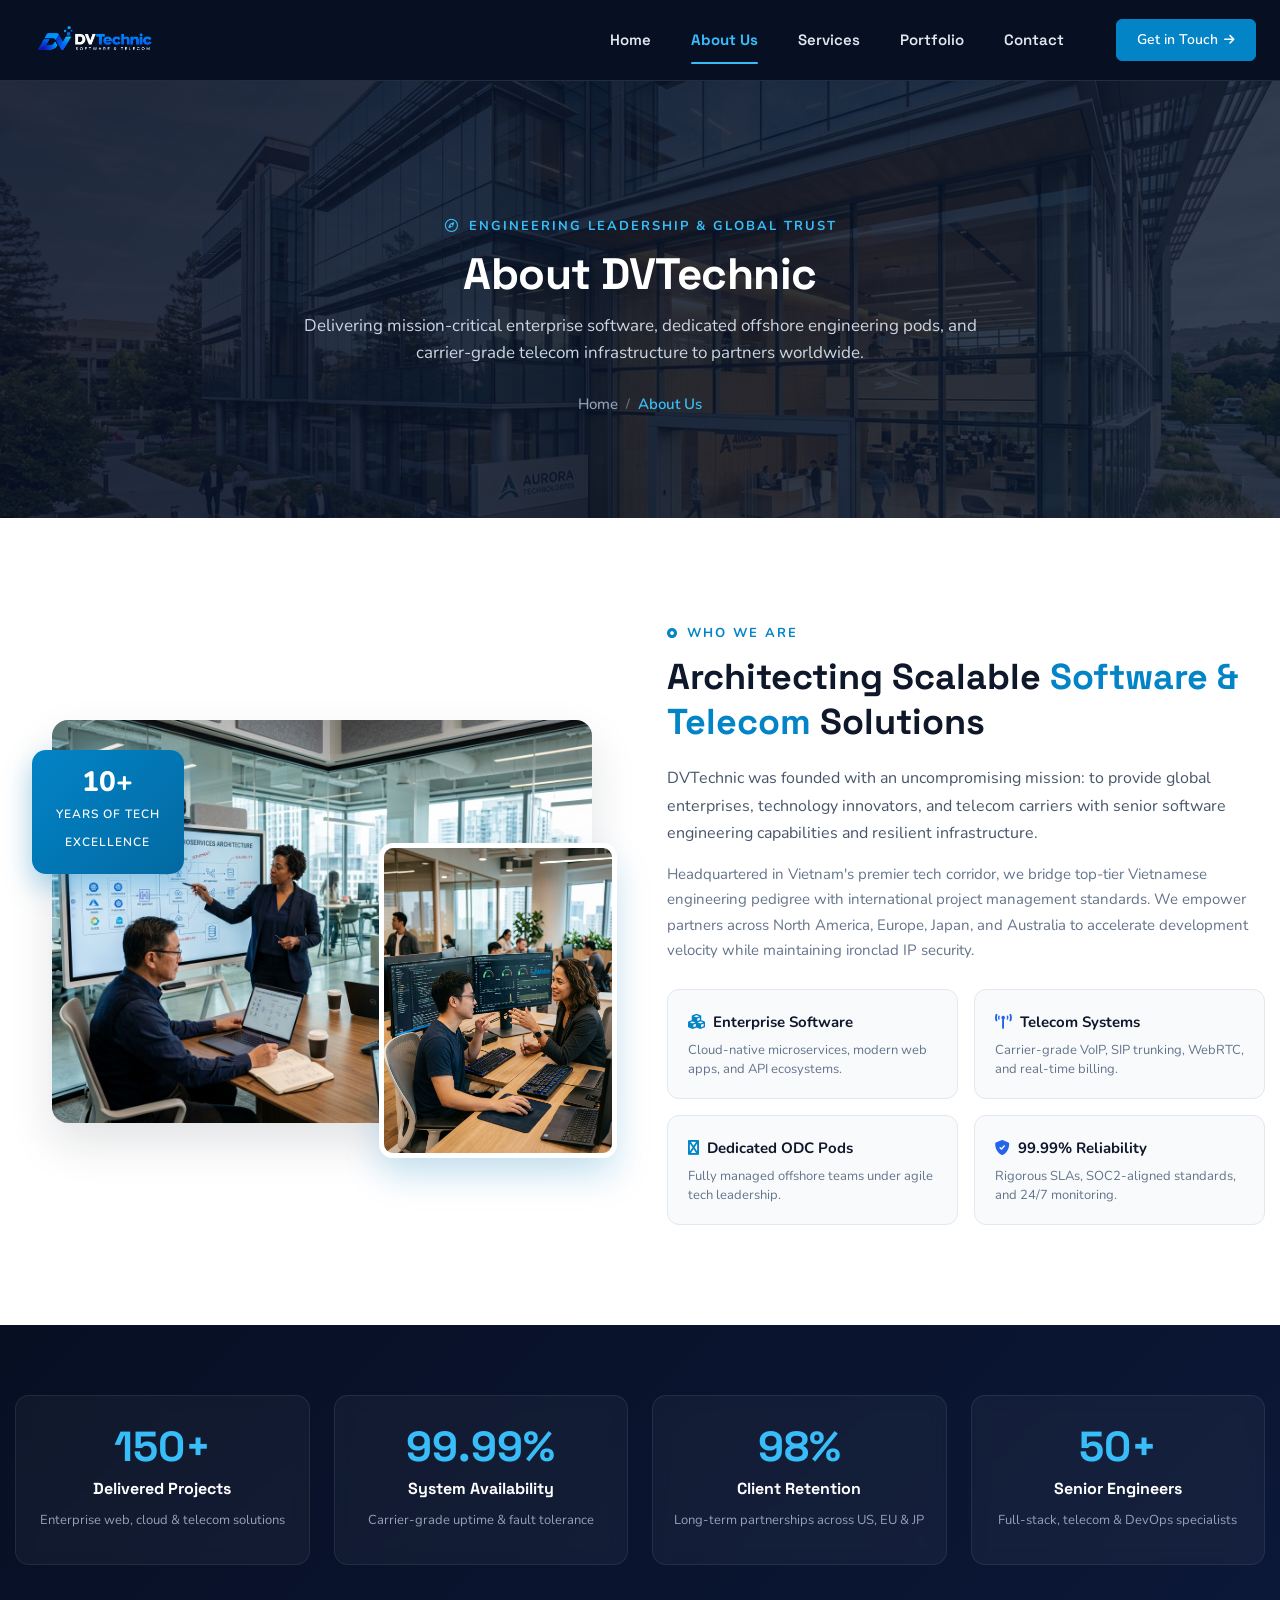
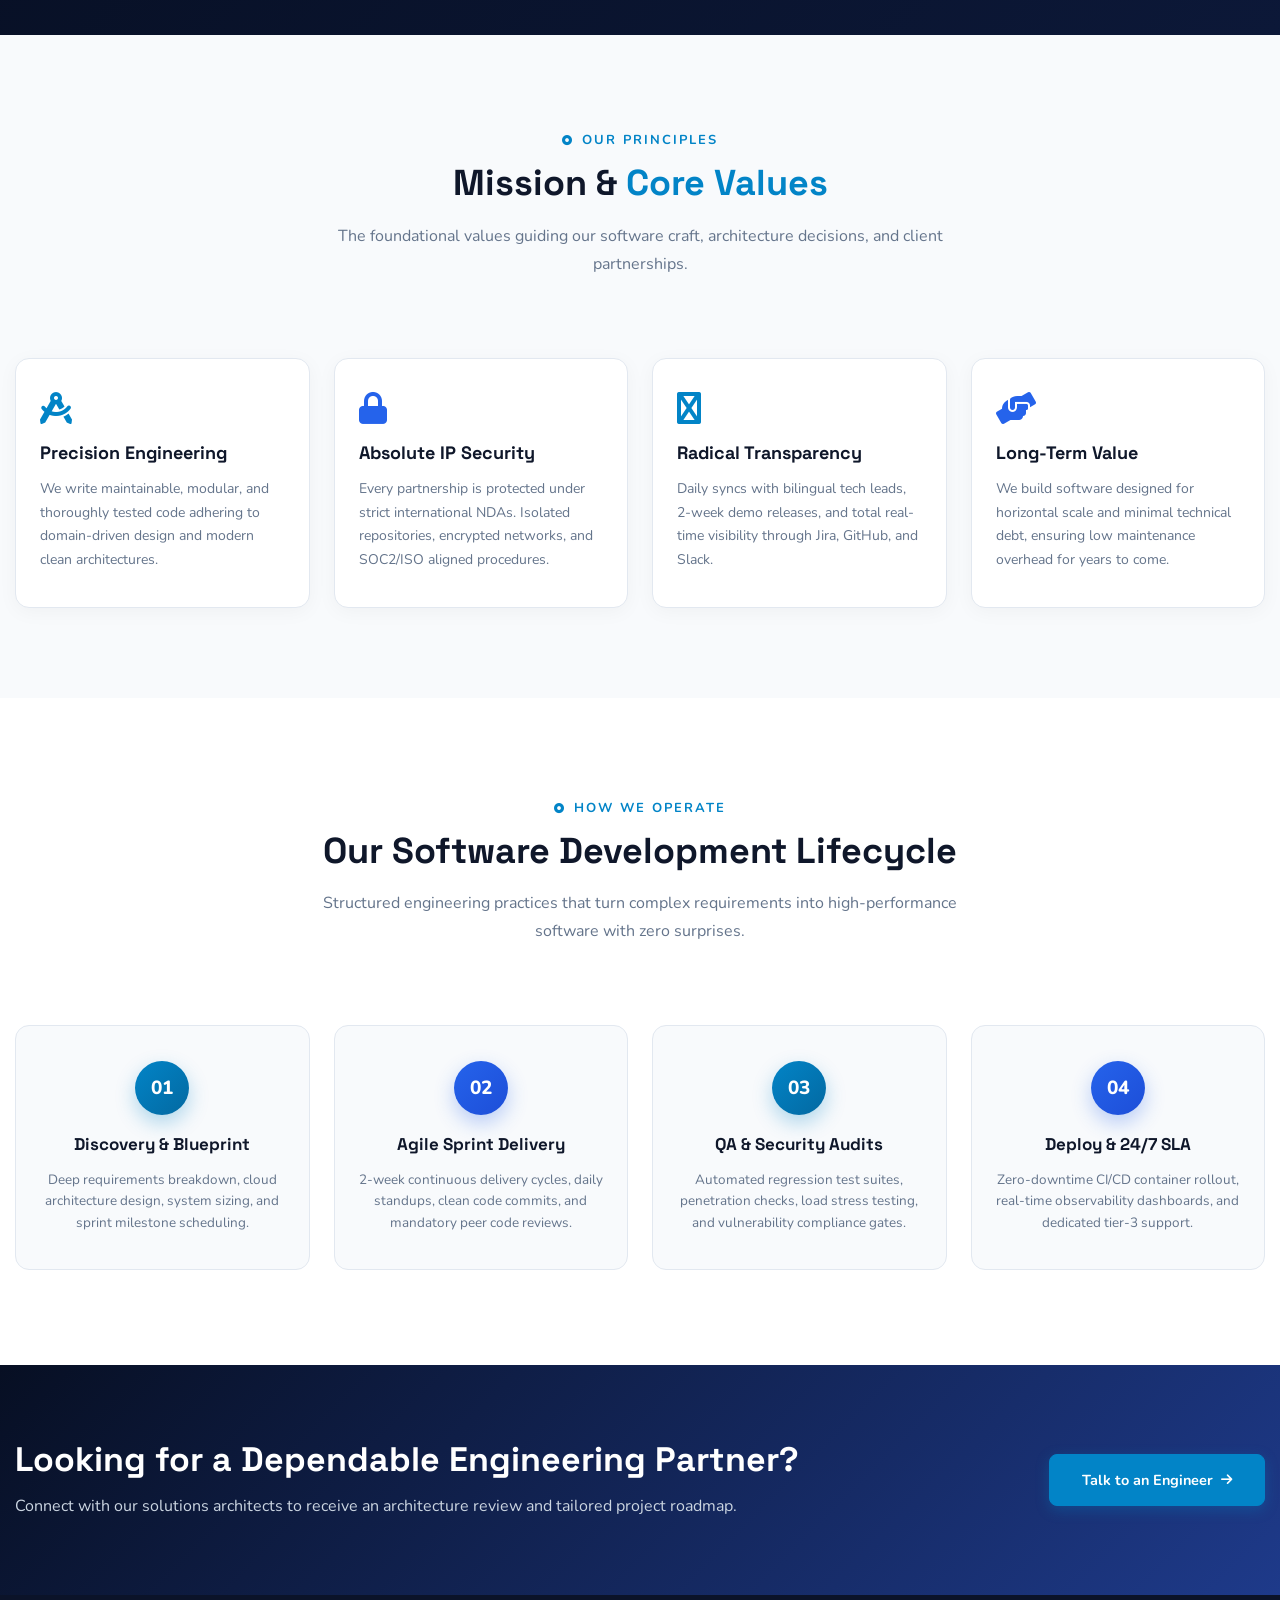
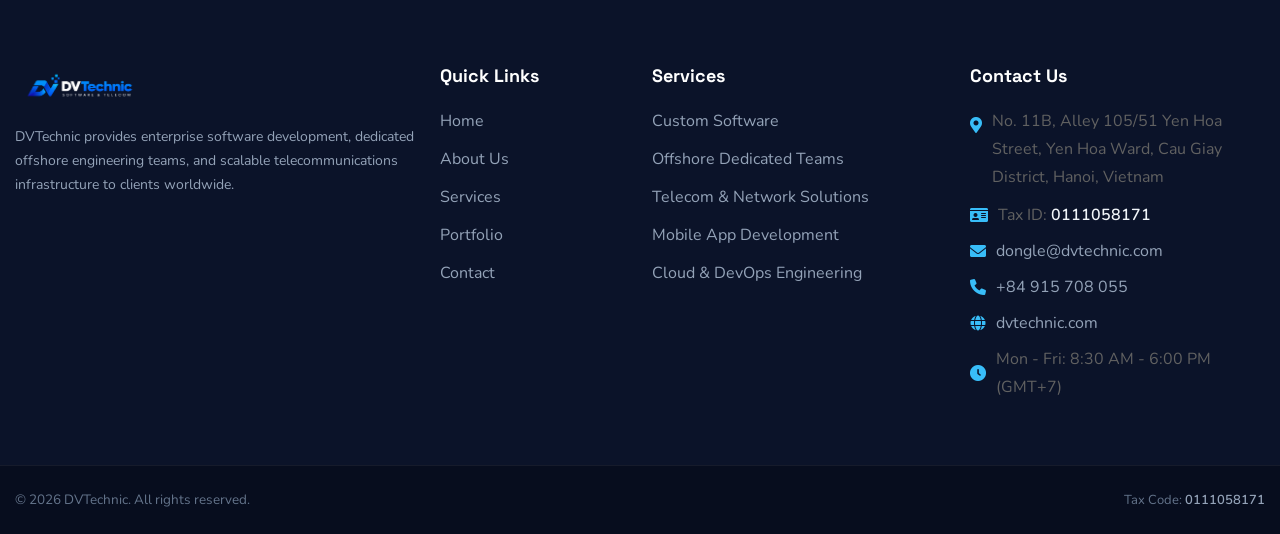
==== commit 711bcdf1: "feat(domain): configure dvtechnic.com domain, CNAME, SEO metadata, sitemap, robots, and footer links" ====
--- a/about.html
+++ b/about.html
@@ -13,6 +13,13 @@
 	<meta http-equiv="X-UA-Compatible" content="IE=edge">
 	<meta name="viewport" content="width=device-width, initial-scale=1.0, maximum-scale=1.0, user-scalable=0">
 	<meta name="description" content="Learn more about DVTechnic, our mission, software engineering culture, and telecommunications infrastructure capabilities.">
+	<link rel="canonical" href="https://dvtechnic.com/about.html">
+	<meta property="og:type" content="website">
+	<meta property="og:url" content="https://dvtechnic.com/about.html">
+	<meta property="og:site_name" content="DVTechnic">
+	<meta property="og:title" content="About Us - DVTechnic Software Outsourcing & Telecom Solutions">
+	<meta property="og:description" content="Learn more about DVTechnic, our mission, software engineering culture, and telecommunications infrastructure capabilities.">
+	<meta property="og:image" content="https://dvtechnic.com/images/logo-dvtechnic-white.png">
 </head>
 
 <body>
@@ -453,6 +460,10 @@
 										<i class="fa-solid fa-phone" style="color: #38bdf8; flex-shrink: 0;"></i>
 										<a href="tel:+84915708055" style="color: #94a3b8; text-decoration: none; transition: color 0.2s ease;">+84 915 708 055</a>
 									</p>
+									<p style="margin-bottom: 8px; display: flex; align-items: center; gap: 10px;">
+										<i class="fa-solid fa-globe" style="color: #38bdf8; flex-shrink: 0;"></i>
+										<a href="https://dvtechnic.com" target="_blank" style="color: #94a3b8; text-decoration: none; transition: color 0.2s ease;">dvtechnic.com</a>
+									</p>
 									<p style="margin-bottom: 0; display: flex; align-items: center; gap: 10px;">
 										<i class="fa-solid fa-clock" style="color: #38bdf8; flex-shrink: 0;"></i>
 										<span>Mon - Fri: 8:30 AM - 6:00 PM (GMT+7)</span>
